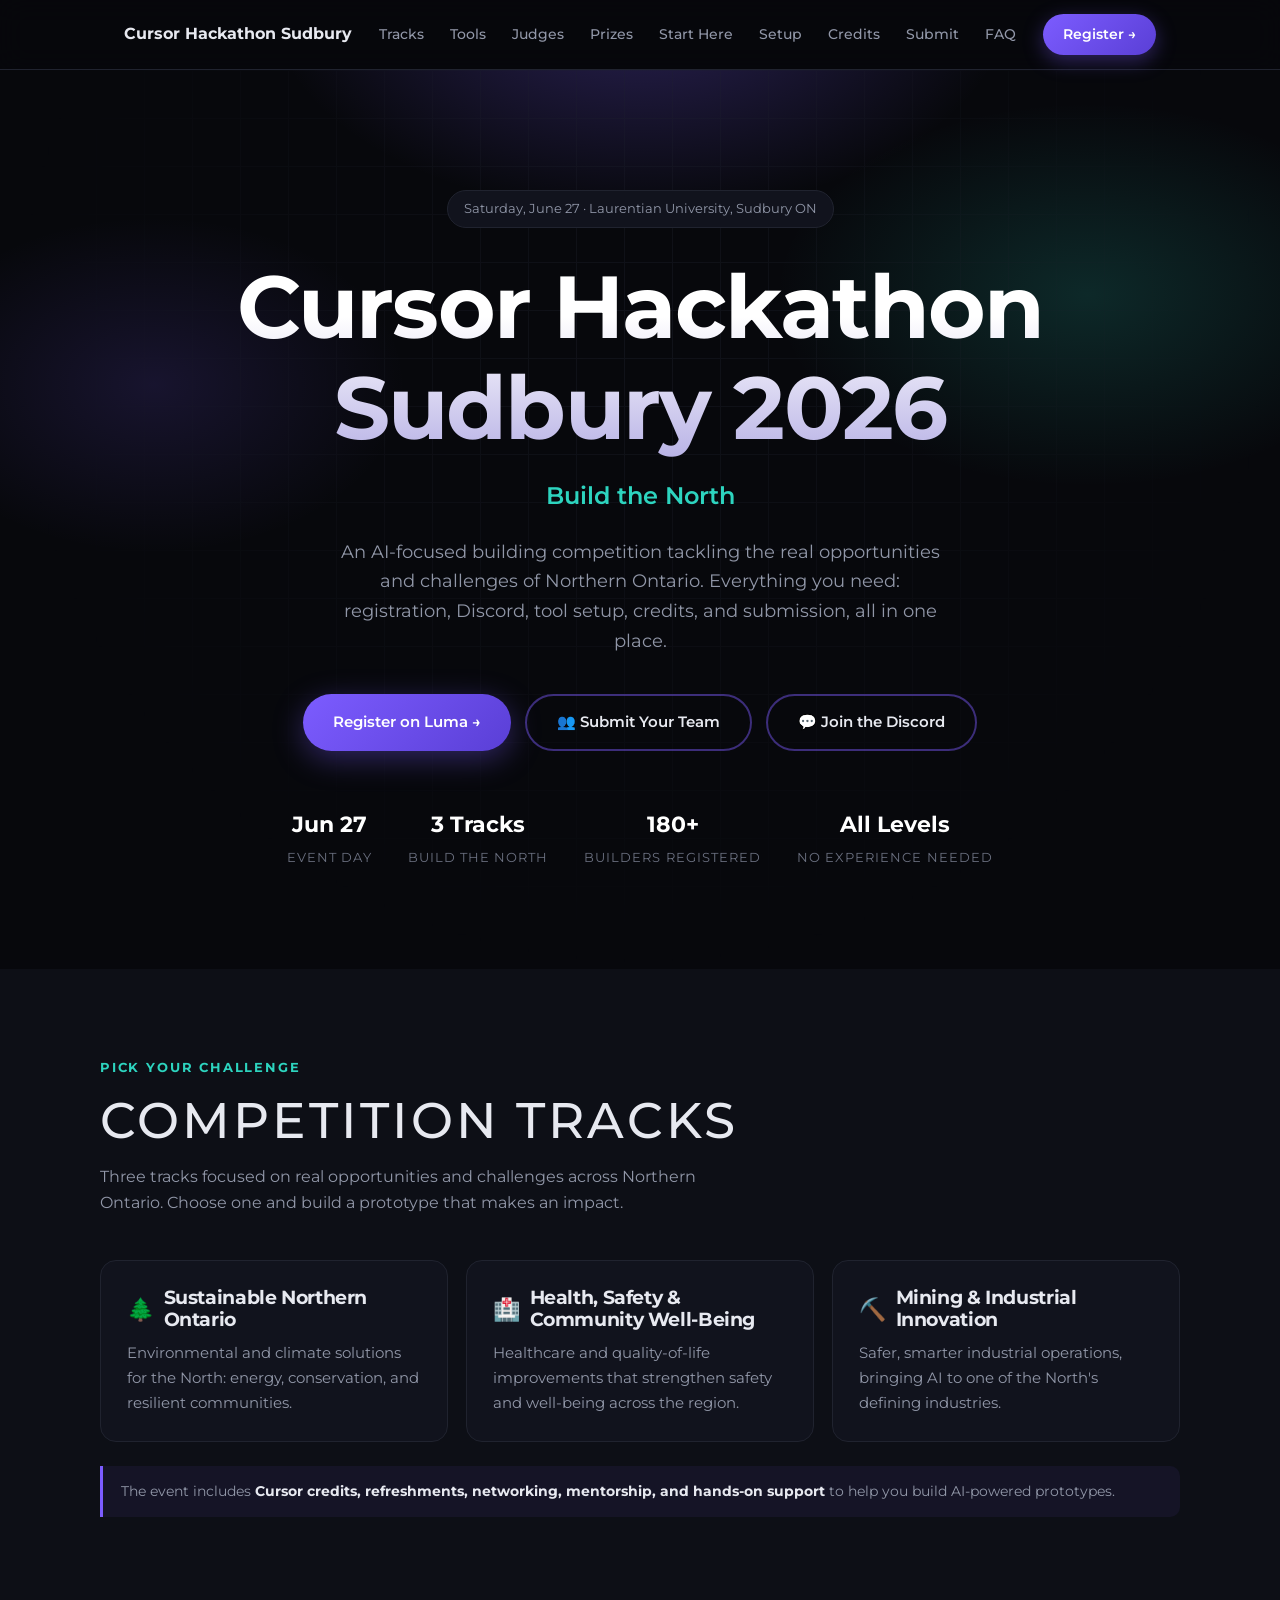
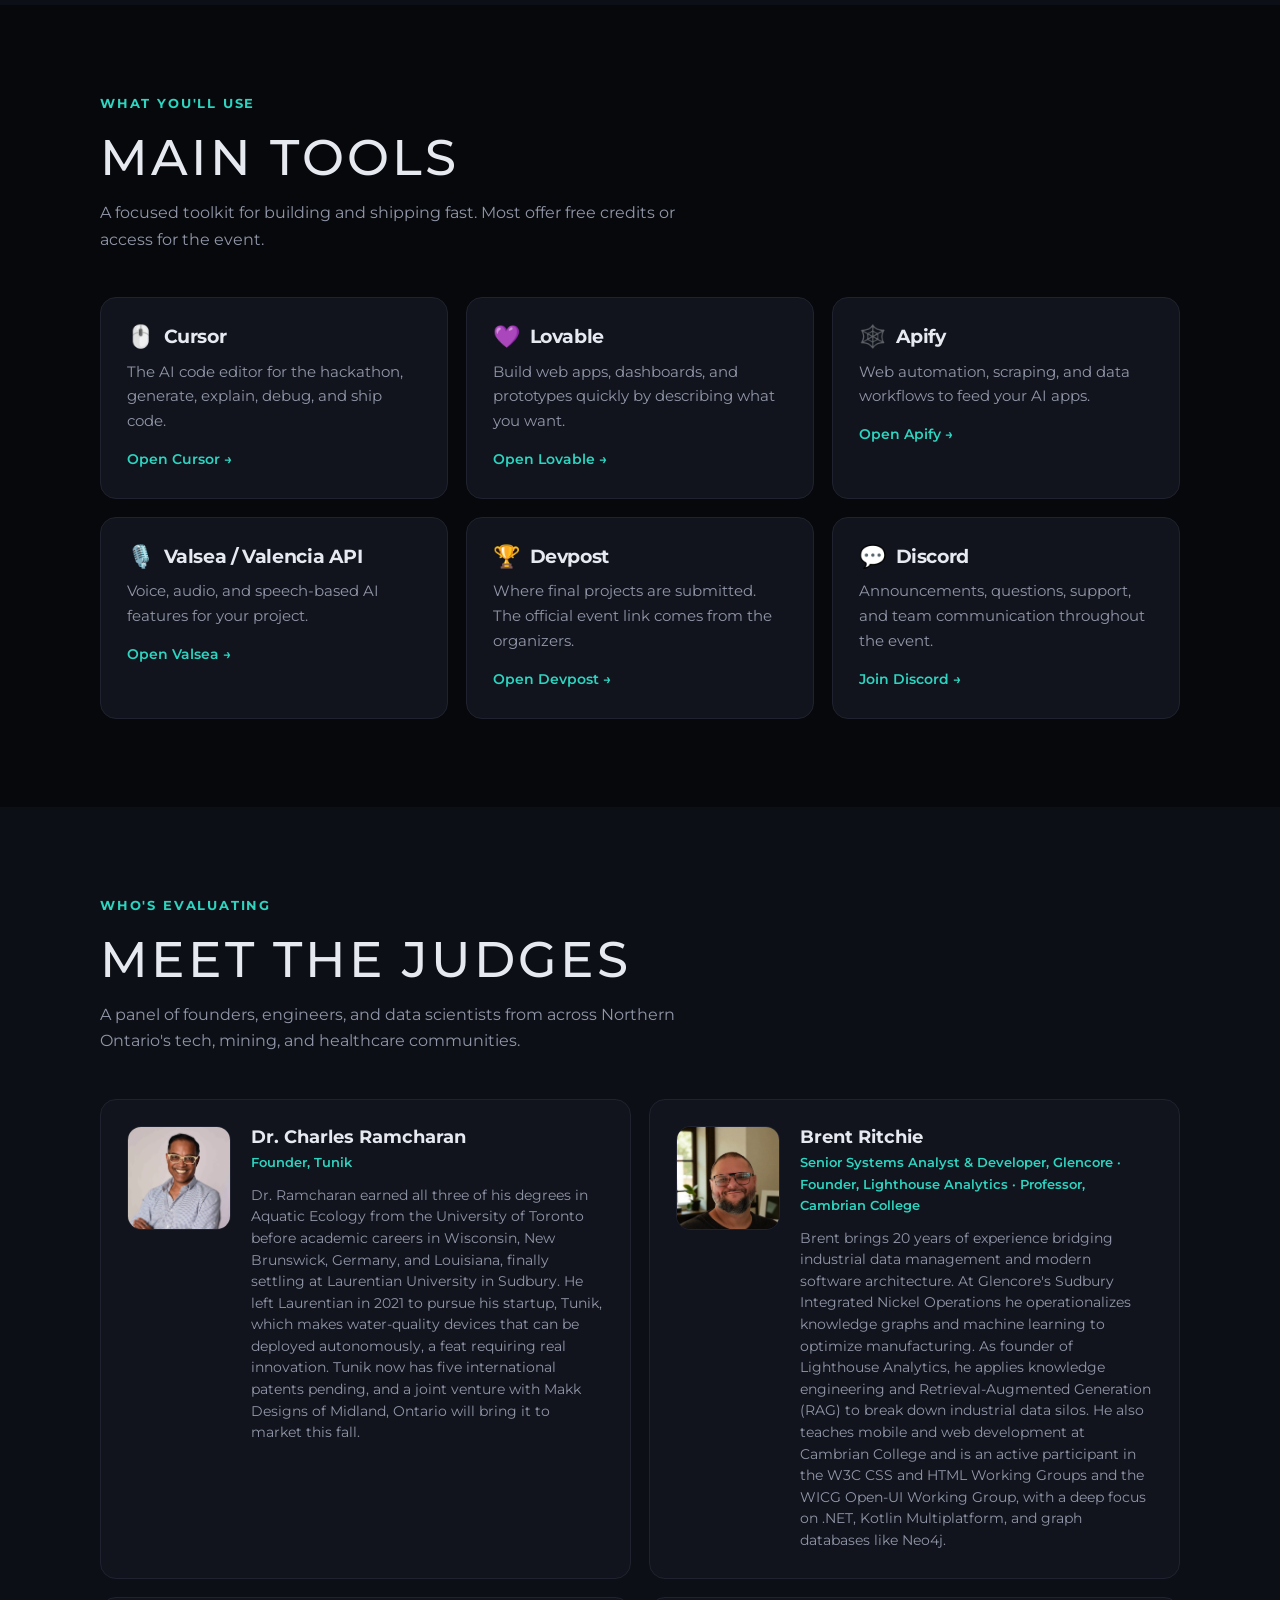
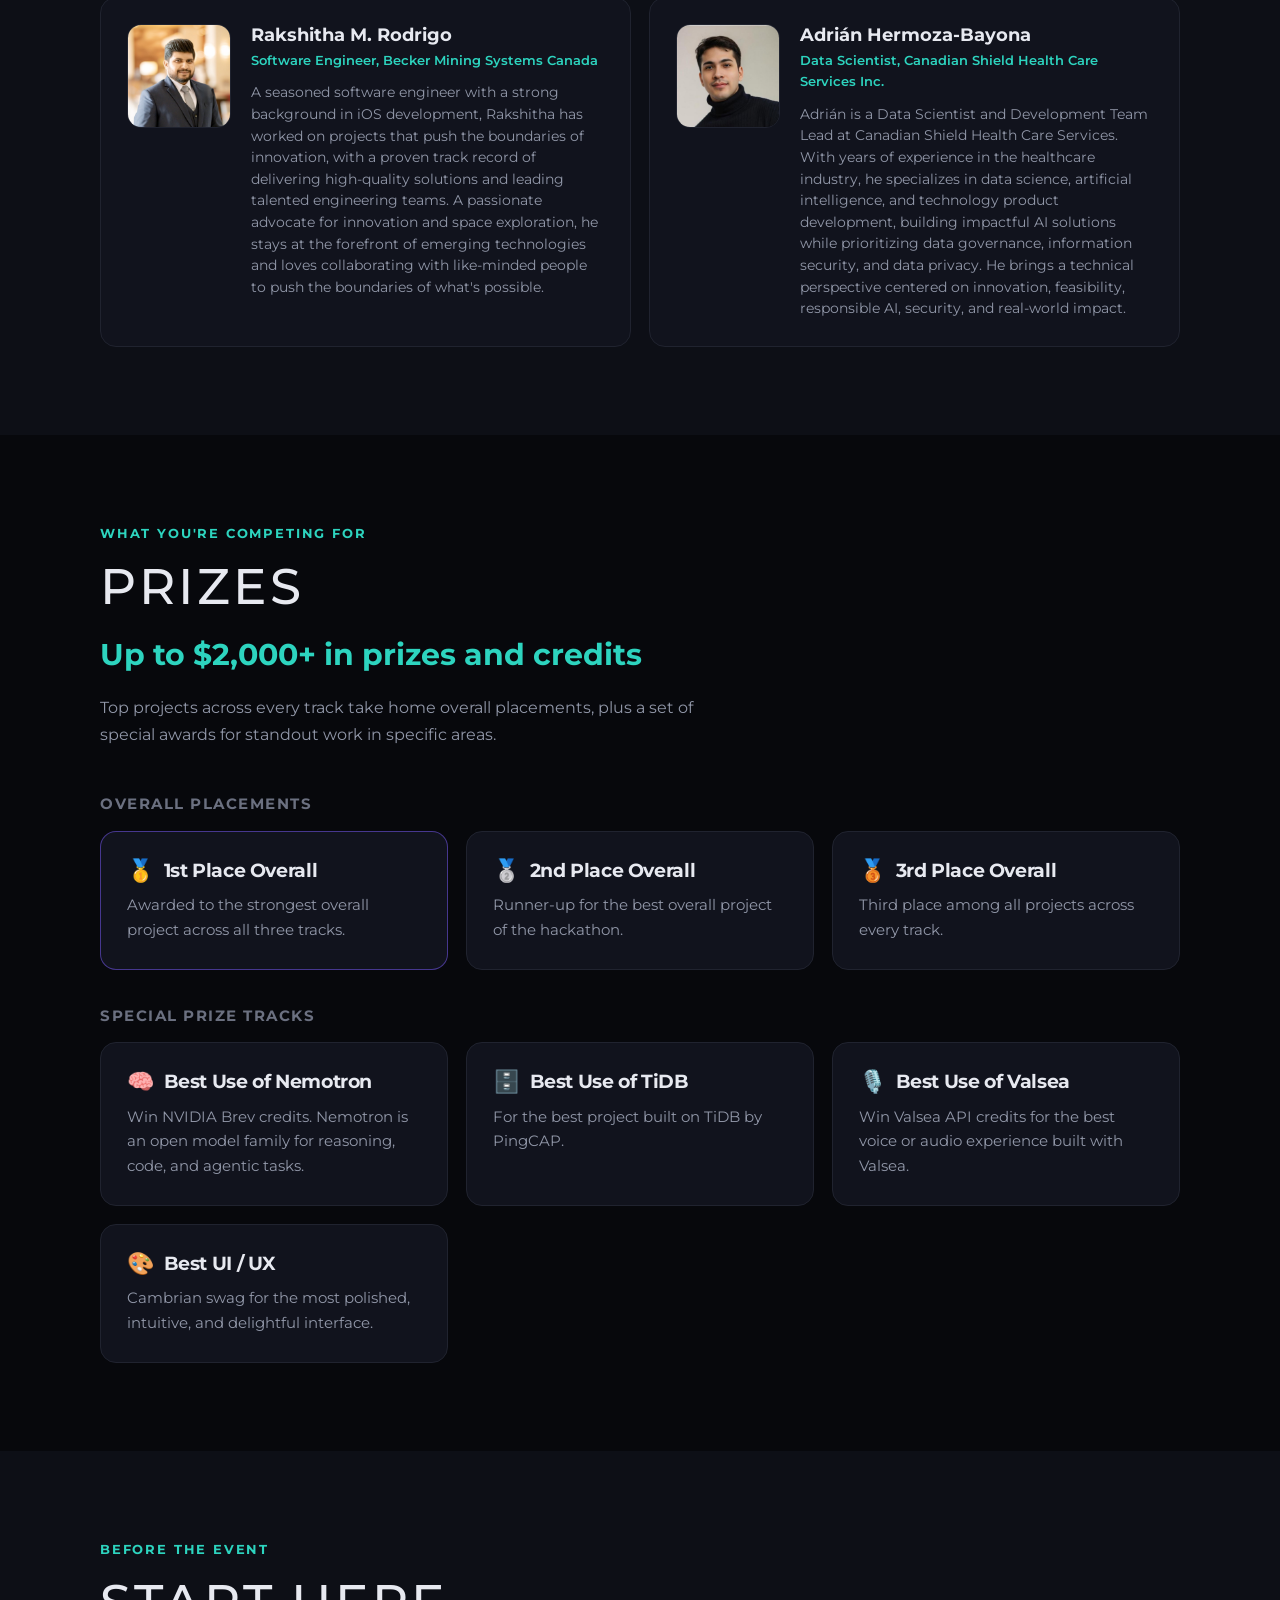
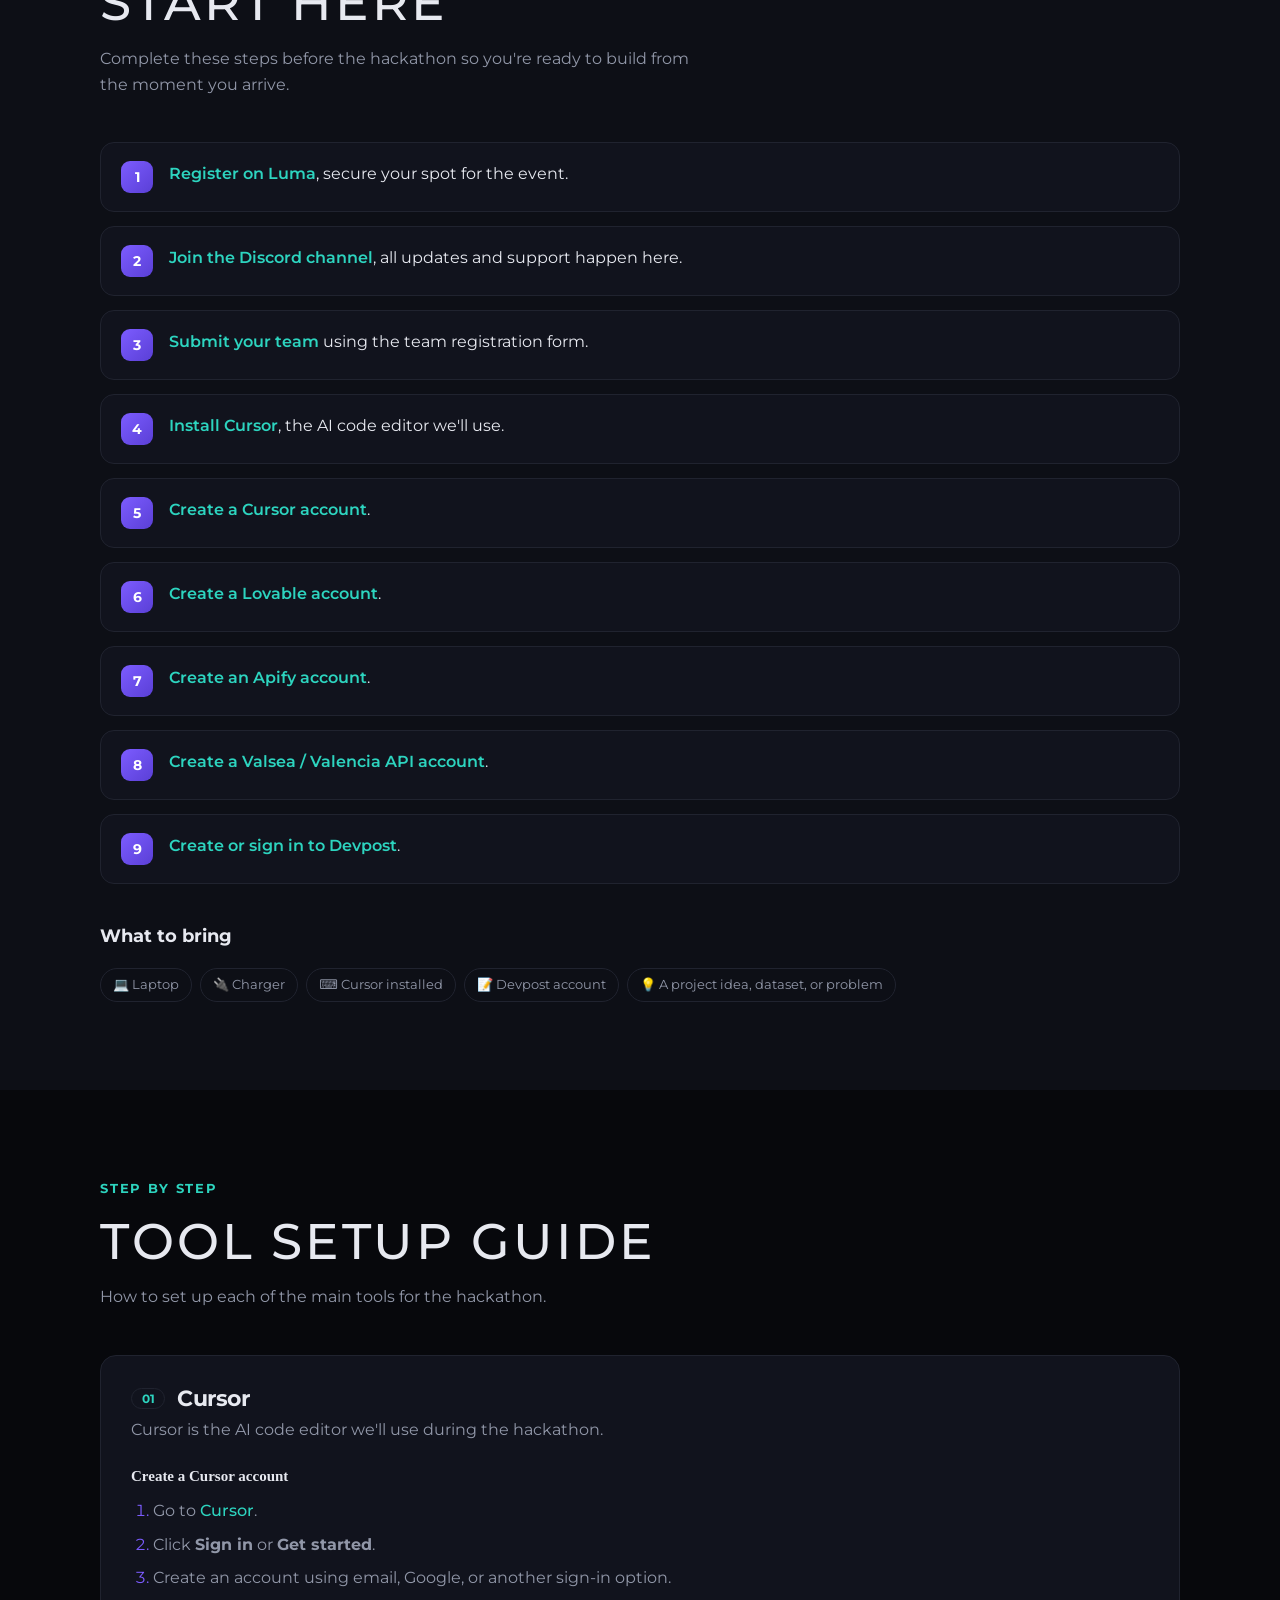
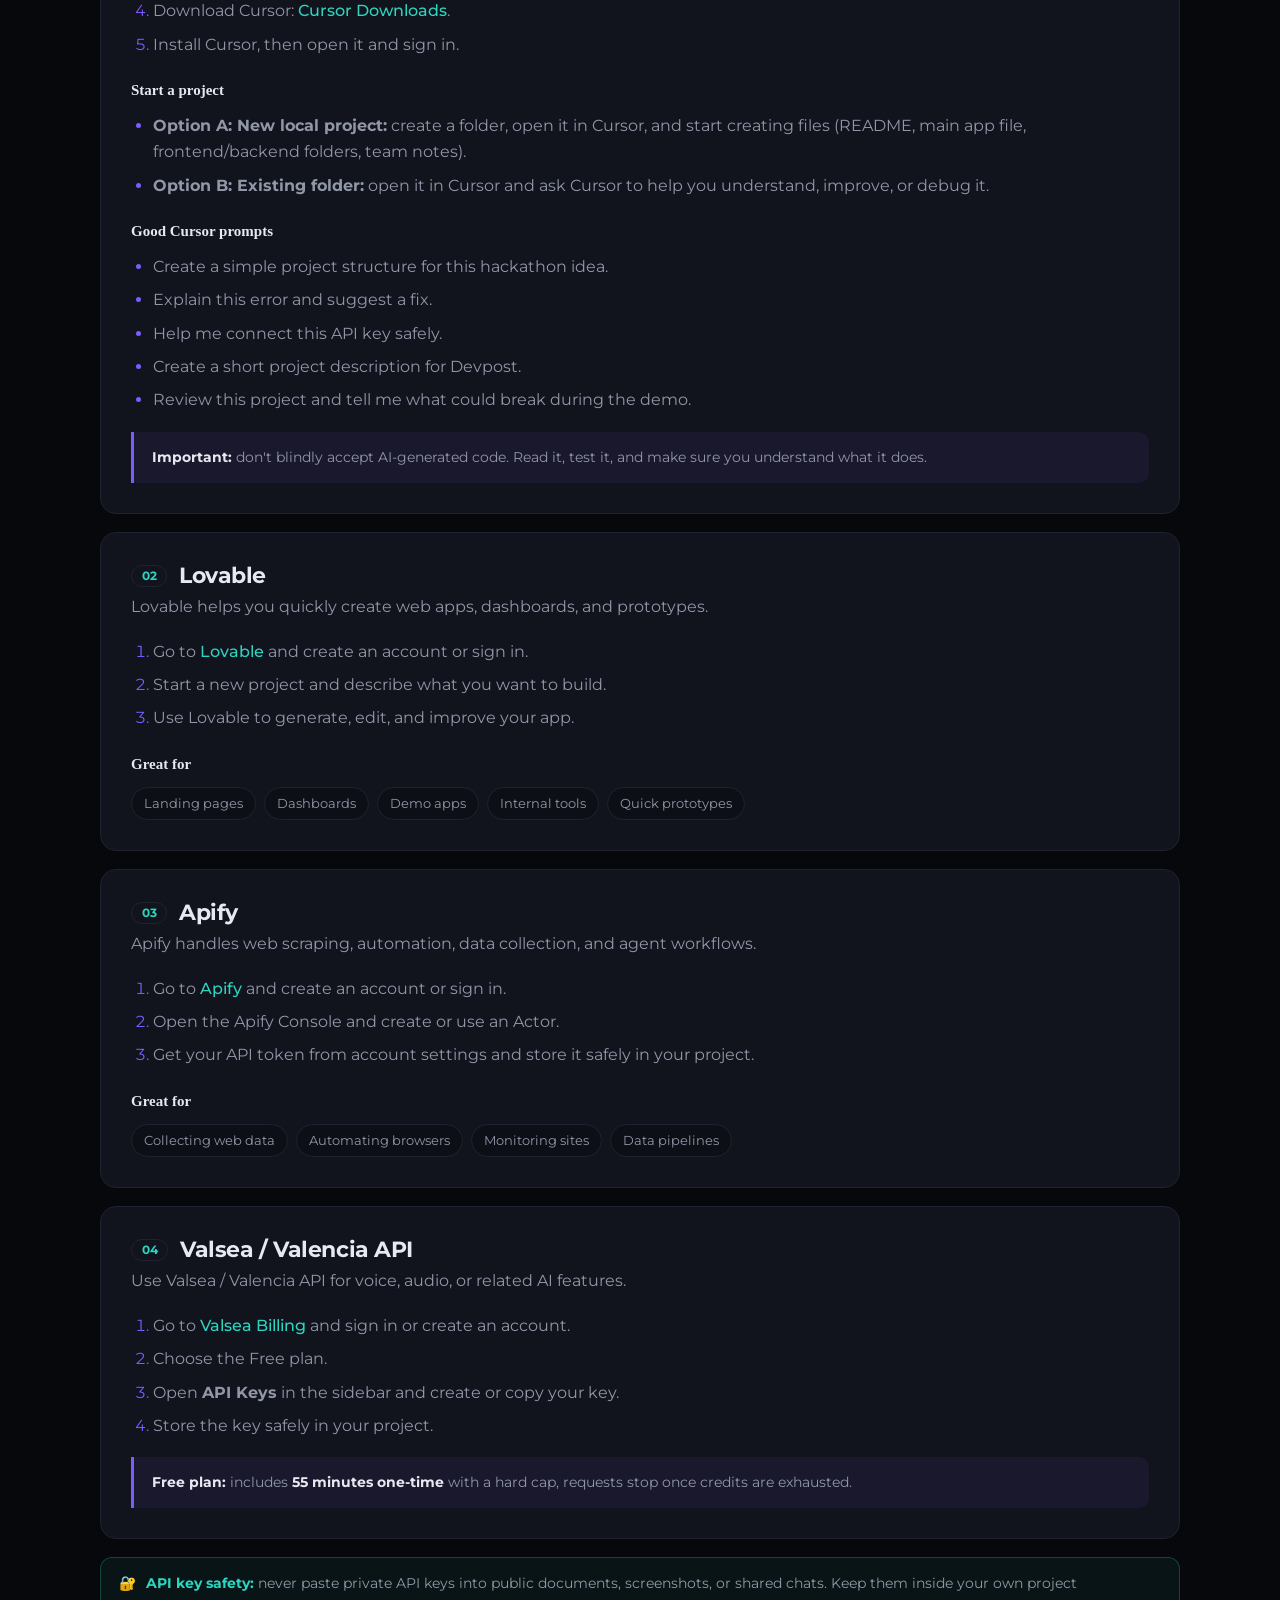
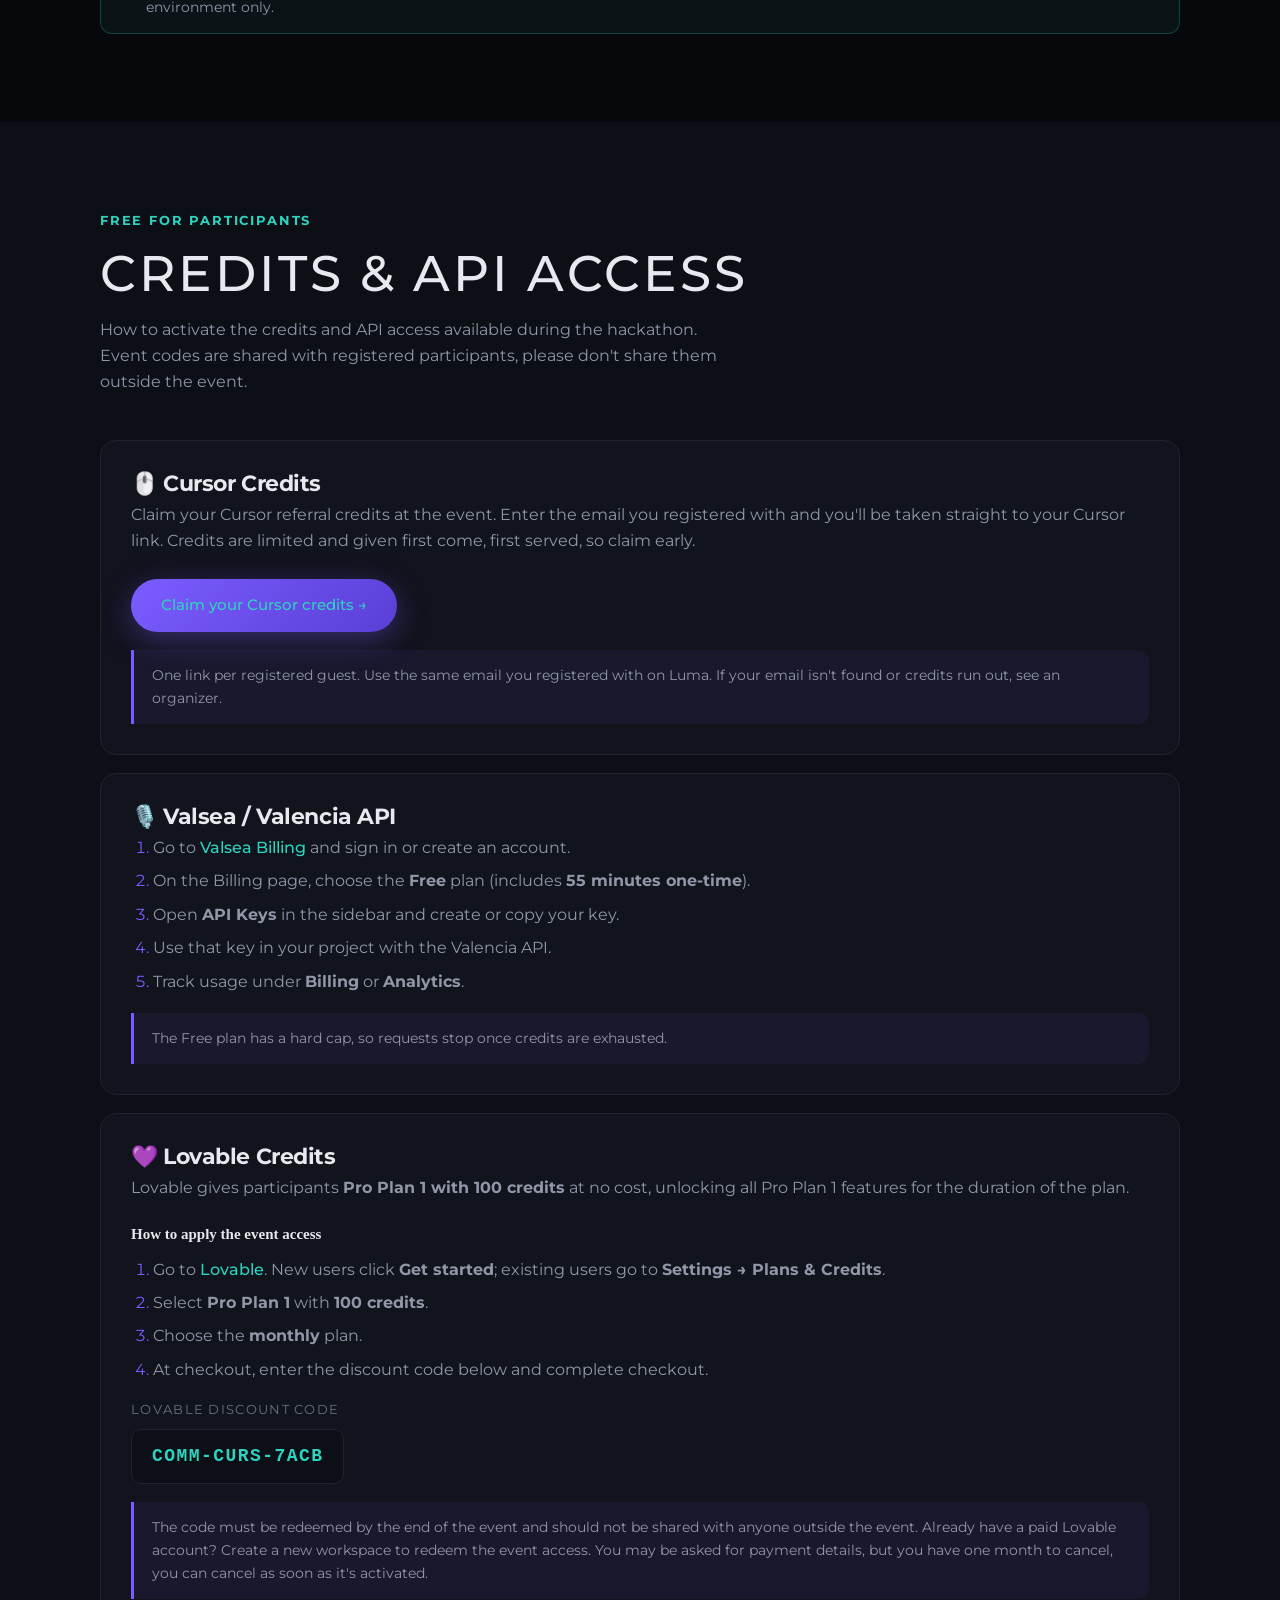
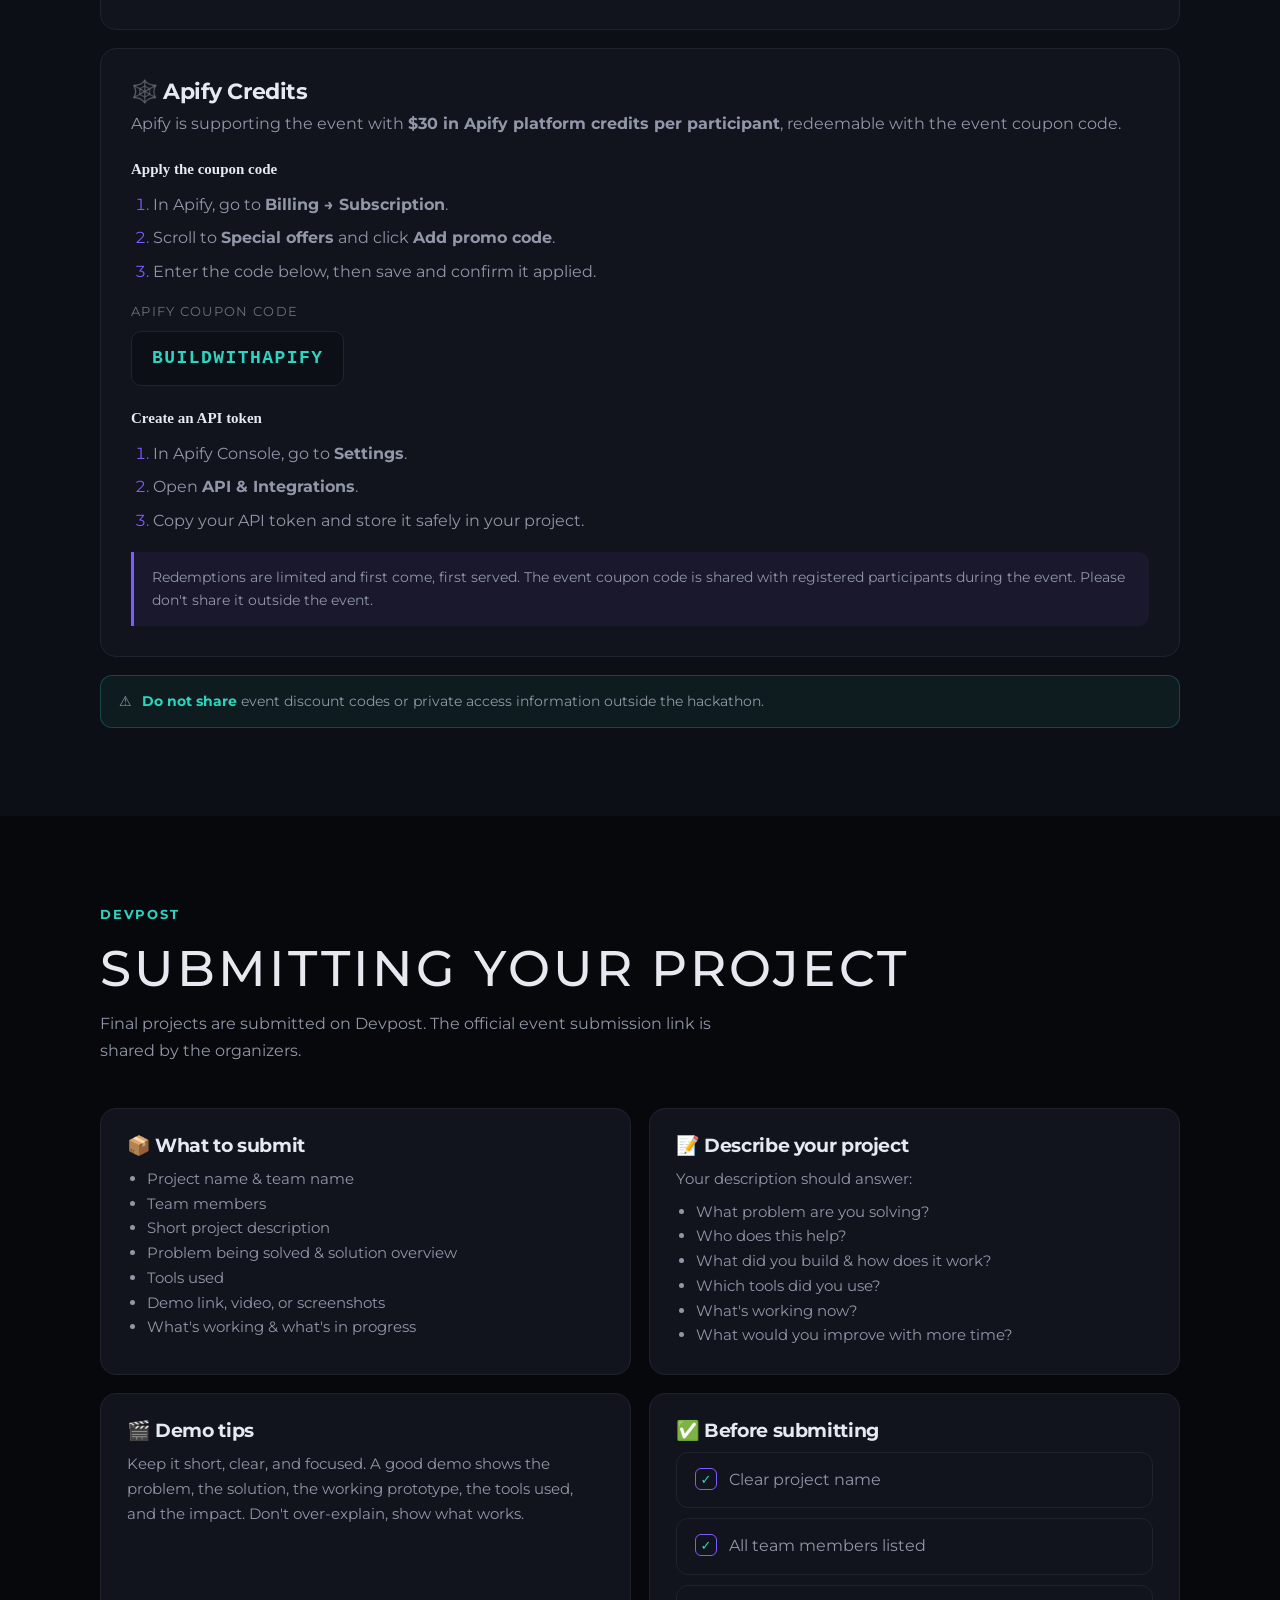
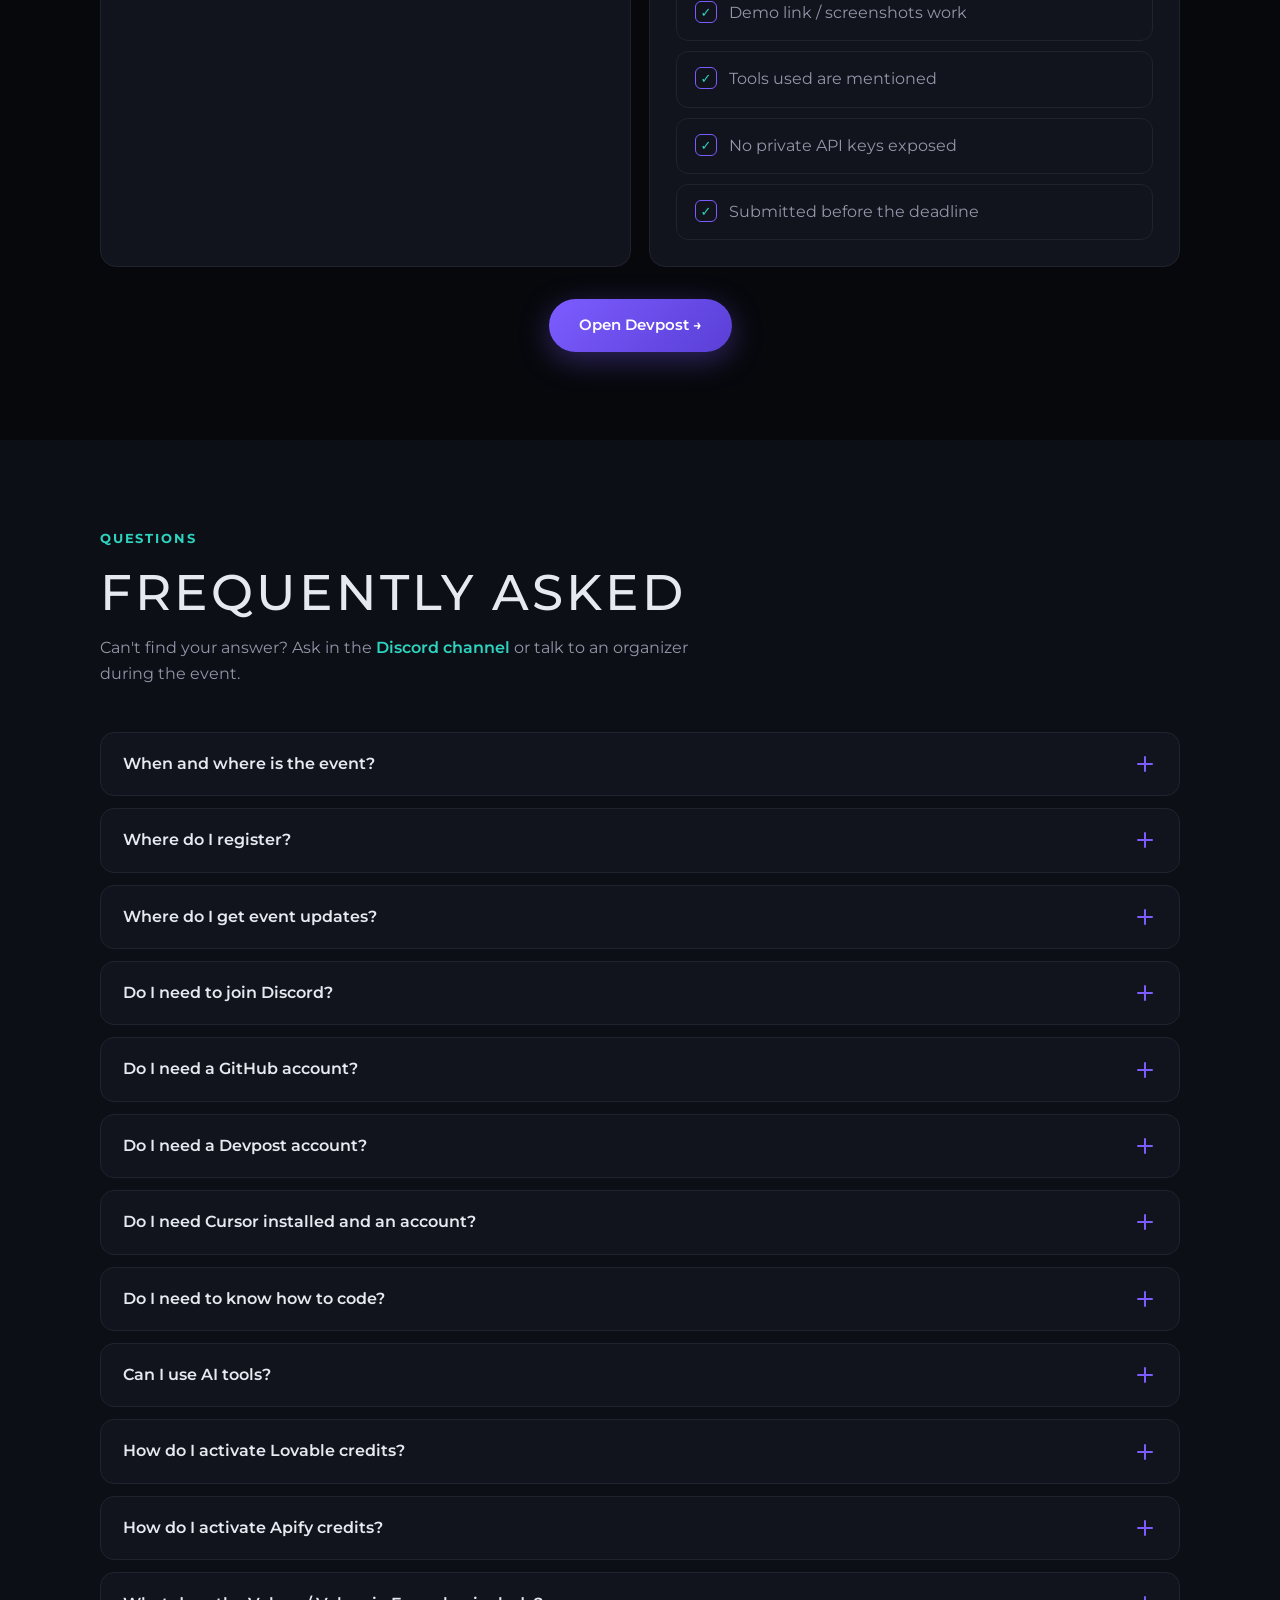
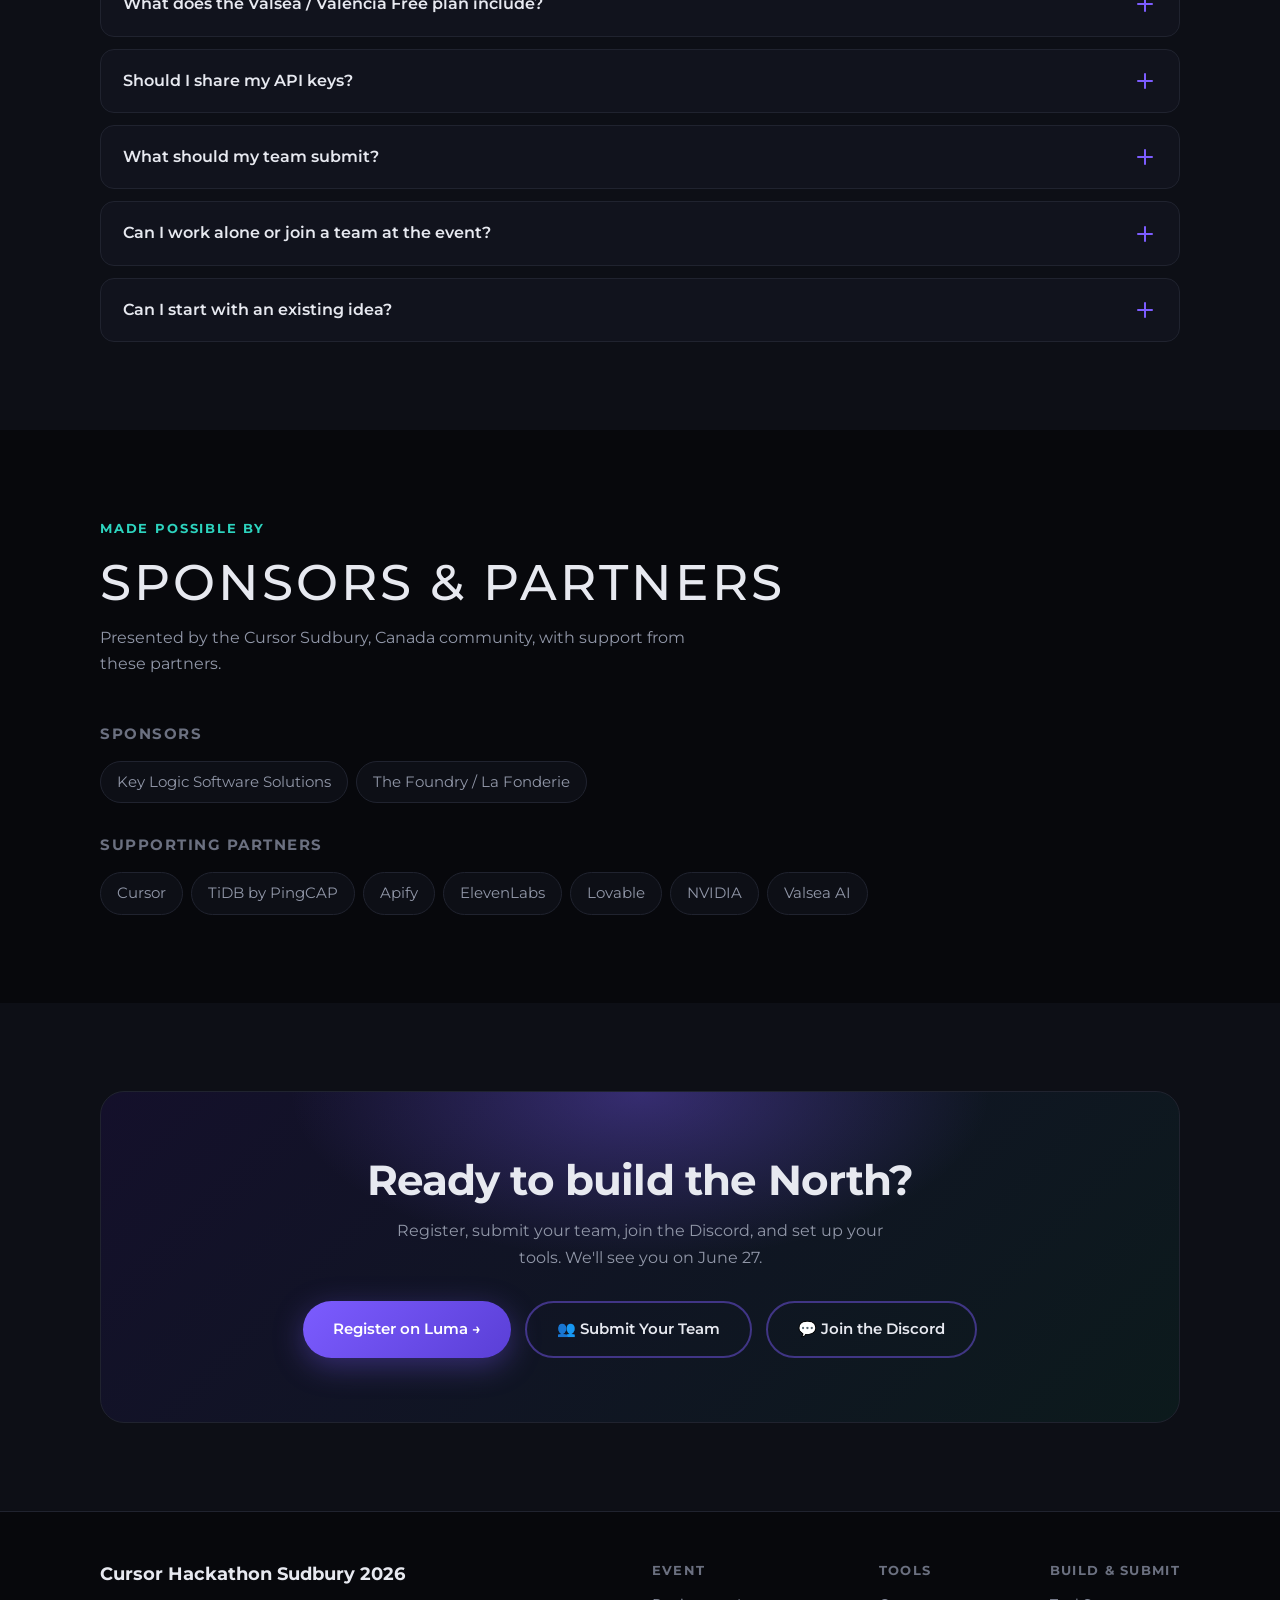
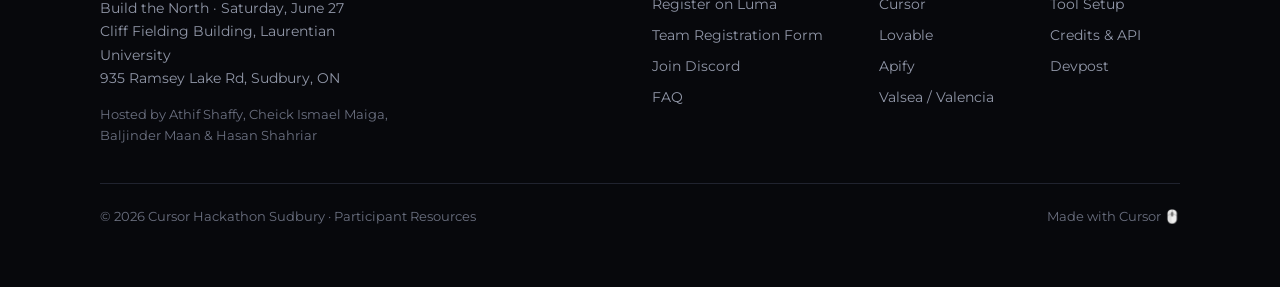
==== index.html @ 6c24c227 "Add Apify coupon code BUILDWITHAPIFY to credits card" ====
<!DOCTYPE html>
<html lang="en">
<head>
<meta charset="UTF-8" />
<meta name="viewport" content="width=device-width, initial-scale=1.0" />
<title>Cursor Hackathon Sudbury 2026: Build the North</title>
<meta name="description" content="Official participant resource page for Cursor Hackathon Sudbury 2026. Registration, Discord, tool setup, credits, API access, and Devpost submission." />
<meta property="og:title" content="Cursor Hackathon Sudbury 2026: Build the North" />
<meta property="og:description" content="Everything participants need before and during the hackathon." />
<meta property="og:type" content="website" />
<link rel="preconnect" href="https://fonts.googleapis.com" />
<link rel="preconnect" href="https://fonts.gstatic.com" crossorigin />
<link href="https://fonts.googleapis.com/css2?family=Montserrat:ital,wght@0,300;0,400;0,500;0,600;0,700;0,800;1,400;1,500&display=swap" rel="stylesheet" />
<style>
  :root {
    --bg: #07080c;
    --bg-soft: #0d0f16;
    --card: #11131d;
    --card-hover: #161927;
    --border: #20232f;
    --text: #e7e9f0;
    --muted: #9197a8;
    --faint: #6b7080;
    --accent: #7c5cff;
    --accent-2: #2dd4bf;
    --accent-glow: rgba(124, 92, 255, 0.35);
    --radius: 16px;
    --maxw: 1080px;
  }

  * { box-sizing: border-box; margin: 0; padding: 0; }

  html { scroll-behavior: smooth; scroll-padding-top: 88px; }

  body {
    font-family: 'Montserrat', system-ui, -apple-system, sans-serif;
    background: var(--bg);
    color: var(--text);
    line-height: 1.65;
    -webkit-font-smoothing: antialiased;
    overflow-x: hidden;
  }

  a { color: inherit; text-decoration: none; }

  h1, h2, h3 { font-family: 'Montserrat', sans-serif; line-height: 1.15; letter-spacing: -0.02em; }

  ::selection { background: var(--accent-glow); }

  /* ---------- Nav ---------- */
  header.nav {
    position: sticky;
    top: 0;
    z-index: 50;
    backdrop-filter: blur(14px);
    background: rgba(7, 8, 12, 0.72);
    border-bottom: 1px solid var(--border);
  }
  .nav-inner {
    max-width: var(--maxw);
    margin: 0 auto;
    padding: 14px 24px;
    display: flex;
    align-items: center;
    justify-content: space-between;
    gap: 16px;
  }
  .brand { display: flex; align-items: center; font-family: 'Montserrat'; font-weight: 700; font-size: 16px; }
  .nav-links { display: flex; gap: 26px; align-items: center; }
  .nav-links a { color: var(--muted); font-size: 14px; font-weight: 500; transition: color .2s; }
  .nav-links a:hover { color: var(--text); }
  .nav-cta {
    background: linear-gradient(135deg, var(--accent), #5a3fd6);
    color: #fff; padding: 9px 20px; border-radius: 999px; font-size: 14px; font-weight: 600;
    box-shadow: 0 6px 20px var(--accent-glow); transition: transform .15s, box-shadow .2s;
  }
  .nav-cta:hover { transform: translateY(-1px); box-shadow: 0 10px 28px var(--accent-glow); }
  .menu-btn { display: none; background: none; border: 0; color: var(--text); cursor: pointer; }

  @media (max-width: 820px) {
    .nav-links { display: none; }
  }

  /* ---------- Layout ---------- */
  section { padding: 88px 24px; }
  .wrap { max-width: var(--maxw); margin: 0 auto; }
  .eyebrow { color: var(--accent-2); font-size: 13px; font-weight: 700; letter-spacing: 0.14em; text-transform: uppercase; margin-bottom: 14px; }
  h2.section-title { font-size: clamp(30px, 5vw, 50px); font-weight: 500; text-transform: uppercase; letter-spacing: 0.06em; margin-bottom: 14px; }
  .section-sub { color: var(--muted); max-width: 620px; margin-bottom: 44px; font-size: 16px; }

  /* ---------- Hero ---------- */
  .hero {
    position: relative;
    padding: 120px 24px 100px;
    text-align: center;
    overflow: hidden;
  }
  .hero-glow {
    position: absolute; inset: 0;
    background:
      radial-gradient(620px 360px at 50% -8%, rgba(124,92,255,0.30), transparent 60%),
      radial-gradient(520px 320px at 85% 25%, rgba(45,212,191,0.16), transparent 60%),
      radial-gradient(420px 280px at 12% 35%, rgba(124,92,255,0.14), transparent 60%);
    pointer-events: none;
  }
  .hero-grid {
    position: absolute; inset: 0;
    background-image: linear-gradient(var(--border) 1px, transparent 1px), linear-gradient(90deg, var(--border) 1px, transparent 1px);
    background-size: 48px 48px;
    mask-image: radial-gradient(circle at 50% 30%, #000 0%, transparent 70%);
    opacity: 0.4;
    pointer-events: none;
  }
  .hero-inner { position: relative; max-width: 860px; margin: 0 auto; }
  .badge {
    display: inline-flex; align-items: center; gap: 8px;
    background: var(--card); border: 1px solid var(--border);
    padding: 7px 16px; border-radius: 999px; font-size: 13px; color: var(--muted);
    margin-bottom: 28px;
  }
  .badge .pulse { width: 7px; height: 7px; border-radius: 50%; background: var(--accent-2); box-shadow: 0 0 0 0 rgba(45,212,191,0.6); animation: pulse 2s infinite; }
  @keyframes pulse { 70% { box-shadow: 0 0 0 8px rgba(45,212,191,0); } 100% { box-shadow: 0 0 0 0 rgba(45,212,191,0); } }
  .hero h1 {
    font-size: clamp(44px, 8vw, 88px);
    background: linear-gradient(180deg, #fff 30%, #b9b3e6 100%);
    -webkit-background-clip: text; background-clip: text; -webkit-text-fill-color: transparent;
    margin-bottom: 18px;
  }
  .hero .tagline { font-family: 'Montserrat'; font-size: clamp(18px, 3vw, 24px); color: var(--accent-2); font-weight: 600; margin-bottom: 22px; }
  .hero p.lede { font-size: 18px; color: var(--muted); max-width: 620px; margin: 0 auto 38px; }
  .hero-actions { display: flex; gap: 14px; justify-content: center; flex-wrap: wrap; }
  .btn {
    padding: 14px 30px; border-radius: 999px; font-weight: 600; font-size: 15px;
    transition: transform .15s, box-shadow .2s, background .2s, border-color .2s; display: inline-flex; align-items: center; gap: 9px;
  }
  .btn-primary { background: linear-gradient(135deg, var(--accent), #5a3fd6); color: #fff; box-shadow: 0 8px 30px var(--accent-glow); }
  .btn-primary:hover { transform: translateY(-2px); box-shadow: 0 14px 40px var(--accent-glow); }
  .btn-ghost { background: transparent; border: 2px solid rgba(124, 92, 255, 0.45); color: var(--text); }
  .btn-ghost:hover { background: rgba(124, 92, 255, 0.12); border-color: rgba(124, 92, 255, 0.75); transform: translateY(-2px); }

  .hero-meta { display: flex; gap: 36px; justify-content: center; flex-wrap: wrap; margin-top: 56px; }
  .hero-meta .item { text-align: center; }
  .hero-meta .k { font-family: 'Montserrat'; font-size: 22px; font-weight: 700; color: #fff; }
  .hero-meta .v { font-size: 13px; color: var(--faint); text-transform: uppercase; letter-spacing: 0.08em; margin-top: 4px; }

  /* ---------- Cards / grids ---------- */
  .grid { display: grid; gap: 18px; }
  .grid-2 { grid-template-columns: repeat(2, 1fr); }
  .grid-3 { grid-template-columns: repeat(3, 1fr); }
  @media (max-width: 760px) { .grid-2, .grid-3 { grid-template-columns: 1fr; } }

  .card {
    background: var(--card); border: 1px solid var(--border); border-radius: var(--radius);
    padding: 26px; transition: border-color .2s, transform .2s, background .2s;
  }
  .card:hover { border-color: #34384a; transform: translateY(-3px); background: var(--card-hover); }
  .card h3 { font-size: 19px; margin-bottom: 10px; display: flex; align-items: center; gap: 10px; }
  .card p { color: var(--muted); font-size: 15px; }
  .card .ic { font-size: 22px; }
  .card a.link { color: var(--accent-2); font-weight: 600; font-size: 14px; display: inline-flex; align-items: center; gap: 5px; margin-top: 14px; }
  .card a.link:hover { gap: 9px; }

  /* judges */
  .judges-grid { display: grid; grid-template-columns: repeat(2, 1fr); gap: 18px; }
  @media (max-width: 760px) { .judges-grid { grid-template-columns: 1fr; } }
  .judge { background: var(--card); border: 1px solid var(--border); border-radius: var(--radius); padding: 26px; display: flex; gap: 20px; transition: border-color .2s, transform .2s, background .2s; }
  .judge:hover { border-color: #34384a; transform: translateY(-3px); background: var(--card-hover); }
  .judge img { width: 104px; height: 104px; border-radius: 14px; object-fit: cover; object-position: center top; flex: 0 0 auto; border: 1px solid var(--border); background: var(--bg-soft); }
  .judge .j-name { font-family: 'Montserrat'; font-weight: 700; font-size: 18px; line-height: 1.25; }
  .judge .j-role { color: var(--accent-2); font-size: 13px; font-weight: 600; margin: 4px 0 11px; }
  .judge .j-bio { color: var(--muted); font-size: 13.5px; line-height: 1.6; }
  @media (max-width: 480px) { .judge { flex-direction: column; } .judge img { width: 88px; height: 88px; } }

  /* steps */
  .steps { counter-reset: step; display: grid; gap: 14px; }
  .step {
    display: flex; gap: 16px; align-items: flex-start;
    background: var(--card); border: 1px solid var(--border); border-radius: 14px; padding: 18px 20px;
    transition: border-color .2s, transform .15s;
  }
  .step:hover { border-color: #34384a; transform: translateX(3px); }
  .step .num {
    counter-increment: step; flex: 0 0 auto;
    width: 32px; height: 32px; border-radius: 9px;
    background: linear-gradient(135deg, var(--accent), #5a3fd6); color: #fff;
    display: grid; place-items: center; font-weight: 700; font-size: 14px; font-family: 'Montserrat';
  }
  .step .num::before { content: counter(step); }
  .step .body { flex: 1; }
  .step .body strong { font-weight: 600; }
  .step .body a { color: var(--accent-2); font-weight: 600; }
  .step .body a:hover { text-decoration: underline; }

  /* setup blocks */
  .setup-block { background: var(--card); border: 1px solid var(--border); border-radius: var(--radius); padding: 30px; margin-bottom: 18px; }
  .setup-block > h3 { font-size: 22px; margin-bottom: 6px; display: flex; align-items: center; gap: 12px; }
  .setup-block .tag { font-size: 12px; font-weight: 700; color: var(--accent-2); border: 1px solid var(--border); padding: 3px 10px; border-radius: 999px; }
  .setup-block p.intro { color: var(--muted); margin-bottom: 18px; }
  .setup-block h4 { font-family: 'Inter'; font-weight: 700; font-size: 15px; margin: 20px 0 10px; color: var(--text); }
  .setup-block ol, .setup-block ul { padding-left: 22px; color: var(--muted); }
  .setup-block li { margin-bottom: 7px; }
  .setup-block li::marker { color: var(--accent); }
  .setup-block a { color: var(--accent-2); font-weight: 500; }
  .setup-block a:hover { text-decoration: underline; }
  .pills { display: flex; flex-wrap: wrap; gap: 8px; margin-top: 8px; }
  .pill { background: var(--bg-soft); border: 1px solid var(--border); padding: 5px 12px; border-radius: 999px; font-size: 13px; color: var(--muted); }

  .note {
    border-left: 3px solid var(--accent); background: rgba(124,92,255,0.07);
    padding: 14px 18px; border-radius: 0 10px 10px 0; margin-top: 18px; font-size: 14px; color: var(--muted);
  }
  .note strong { color: var(--text); }

  /* checklist */
  .checklist { display: grid; gap: 10px; }
  .check { display: flex; gap: 12px; align-items: flex-start; background: var(--card); border: 1px solid var(--border); border-radius: 12px; padding: 14px 18px; }
  .check .box { flex: 0 0 auto; width: 22px; height: 22px; border-radius: 6px; border: 1px solid var(--accent); display: grid; place-items: center; color: var(--accent-2); font-size: 13px; margin-top: 1px; }
  .check span { color: var(--muted); }

  /* ---------- FAQ accordion ---------- */
  .faq-list { display: grid; gap: 12px; }
  .faq {
    background: var(--card); border: 1px solid var(--border); border-radius: 14px; overflow: hidden;
    transition: border-color .2s;
  }
  .faq[open] { border-color: #3a3f55; }
  .faq summary {
    list-style: none; cursor: pointer; padding: 18px 22px;
    display: flex; justify-content: space-between; align-items: center; gap: 16px;
    font-weight: 600; font-size: 16px; color: var(--text);
  }
  .faq summary::-webkit-details-marker { display: none; }
  .faq summary .plus { flex: 0 0 auto; width: 24px; height: 24px; position: relative; transition: transform .25s; color: var(--accent); }
  .faq summary .plus::before, .faq summary .plus::after { content: ''; position: absolute; background: currentColor; border-radius: 2px; }
  .faq summary .plus::before { top: 11px; left: 4px; width: 16px; height: 2px; }
  .faq summary .plus::after { top: 4px; left: 11px; width: 2px; height: 16px; transition: opacity .25s; }
  .faq[open] summary .plus { transform: rotate(90deg); }
  .faq[open] summary .plus::after { opacity: 0; }
  .faq .answer { padding: 0 22px 20px; color: var(--muted); font-size: 15px; }
  .faq .answer a { color: var(--accent-2); font-weight: 500; }
  .faq .answer a:hover { text-decoration: underline; }
  .faq .answer ul { padding-left: 20px; margin-top: 8px; }
  .faq .answer li { margin-bottom: 4px; }

  .faq-cats { display: flex; flex-wrap: wrap; gap: 10px; margin-bottom: 28px; }
  .faq-cat { font-size: 13px; color: var(--faint); font-weight: 600; text-transform: uppercase; letter-spacing: 0.08em; padding: 6px 0; }

  /* ---------- CTA band ---------- */
  .cta-band {
    position: relative; text-align: center; border-radius: 24px; overflow: hidden;
    background: linear-gradient(135deg, #14102b, #0c1a1c); border: 1px solid var(--border); padding: 64px 28px;
  }
  .cta-band::before { content: ''; position: absolute; inset: 0; background: radial-gradient(500px 240px at 50% 0%, var(--accent-glow), transparent 70%); }
  .cta-band > * { position: relative; }
  .cta-band h2 { font-size: clamp(28px, 4vw, 42px); margin-bottom: 14px; }
  .cta-band p { color: var(--muted); max-width: 520px; margin: 0 auto 30px; }

  /* ---------- Footer ---------- */
  footer { border-top: 1px solid var(--border); padding: 48px 24px 60px; }
  .foot-inner { max-width: var(--maxw); margin: 0 auto; display: flex; justify-content: space-between; gap: 30px; flex-wrap: wrap; }
  .foot-brand { font-family: 'Montserrat'; font-weight: 700; font-size: 18px; margin-bottom: 8px; }
  .foot-col h5 { font-size: 13px; text-transform: uppercase; letter-spacing: 0.1em; color: var(--faint); margin-bottom: 12px; }
  .foot-col a { display: block; color: var(--muted); font-size: 14px; margin-bottom: 8px; transition: color .2s; }
  .foot-col a:hover { color: var(--text); }
  .foot-bottom { max-width: var(--maxw); margin: 36px auto 0; padding-top: 22px; border-top: 1px solid var(--border); color: var(--faint); font-size: 13px; display: flex; justify-content: space-between; flex-wrap: wrap; gap: 10px; }
  .foot-cols { display: flex; gap: 56px; flex-wrap: wrap; }

  .safety { display:flex; gap:10px; align-items:flex-start; background: rgba(45,212,191,0.06); border:1px solid rgba(45,212,191,0.25); border-radius:12px; padding:14px 18px; margin-top:18px; font-size:14px; color:var(--muted); }
  .safety strong { color: var(--accent-2); }
</style>
</head>
<body>

<!-- NAV -->
<header class="nav">
  <div class="nav-inner">
    <a href="#top" class="brand">Cursor Hackathon Sudbury</a>
    <nav class="nav-links">
      <a href="#tracks">Tracks</a>
      <a href="#tools">Tools</a>
      <a href="#judges">Judges</a>
      <a href="#prizes">Prizes</a>
      <a href="#start">Start Here</a>
      <a href="#setup">Setup</a>
      <a href="#credits">Credits</a>
      <a href="#submit">Submit</a>
      <a href="#faq">FAQ</a>
    </nav>
    <a href="https://luma.com/cursor-llwi" target="_blank" rel="noopener" class="nav-cta">Register →</a>
  </div>
</header>

<!-- HERO -->
<section class="hero" id="top">
  <div class="hero-glow"></div>
  <div class="hero-grid"></div>
  <div class="hero-inner">
    <span class="badge">Saturday, June 27 · Laurentian University, Sudbury ON</span>
    <h1>Cursor Hackathon<br>Sudbury 2026</h1>
    <div class="tagline">Build the North</div>
    <p class="lede">An AI-focused building competition tackling the real opportunities and challenges of Northern Ontario. Everything you need: registration, Discord, tool setup, credits, and submission, all in one place.</p>
    <div class="hero-actions">
      <a href="https://luma.com/cursor-llwi" target="_blank" rel="noopener" class="btn btn-primary">Register on Luma →</a>
      <a href="https://forms.gle/S3vVfueTa6XHu2pU8" target="_blank" rel="noopener" class="btn btn-ghost">👥 Submit Your Team</a>
      <a href="https://discord.gg/Px5hHgSCt" target="_blank" rel="noopener" class="btn btn-ghost">💬 Join the Discord</a>
    </div>
    <div class="hero-meta">
      <div class="item"><div class="k">Jun 27</div><div class="v">Event Day</div></div>
      <div class="item"><div class="k">3 Tracks</div><div class="v">Build the North</div></div>
      <div class="item"><div class="k">180+</div><div class="v">Builders Registered</div></div>
      <div class="item"><div class="k">All Levels</div><div class="v">No Experience Needed</div></div>
    </div>
  </div>
</section>

<!-- TRACKS -->
<section id="tracks" style="background:var(--bg-soft);">
  <div class="wrap">
    <div class="eyebrow">Pick your challenge</div>
    <h2 class="section-title">Competition tracks</h2>
    <p class="section-sub">Three tracks focused on real opportunities and challenges across Northern Ontario. Choose one and build a prototype that makes an impact.</p>
    <div class="grid grid-3">
      <div class="card">
        <h3><span class="ic">🌲</span> Sustainable Northern Ontario</h3>
        <p>Environmental and climate solutions for the North: energy, conservation, and resilient communities.</p>
      </div>
      <div class="card">
        <h3><span class="ic">🏥</span> Health, Safety &amp; Community Well-Being</h3>
        <p>Healthcare and quality-of-life improvements that strengthen safety and well-being across the region.</p>
      </div>
      <div class="card">
        <h3><span class="ic">⛏️</span> Mining &amp; Industrial Innovation</h3>
        <p>Safer, smarter industrial operations, bringing AI to one of the North's defining industries.</p>
      </div>
    </div>
    <div class="note" style="margin-top:24px;">The event includes <strong>Cursor credits, refreshments, networking, mentorship, and hands-on support</strong> to help you build AI-powered prototypes.</div>
  </div>
</section>

<!-- TOOLS -->
<section id="tools">
  <div class="wrap">
    <div class="eyebrow">What you'll use</div>
    <h2 class="section-title">Main tools</h2>
    <p class="section-sub">A focused toolkit for building and shipping fast. Most offer free credits or access for the event.</p>
    <div class="grid grid-3">
      <div class="card">
        <h3><span class="ic">🖱️</span> Cursor</h3>
        <p>The AI code editor for the hackathon, generate, explain, debug, and ship code.</p>
        <a class="link" href="https://cursor.com" target="_blank" rel="noopener">Open Cursor →</a>
      </div>
      <div class="card">
        <h3><span class="ic">💜</span> Lovable</h3>
        <p>Build web apps, dashboards, and prototypes quickly by describing what you want.</p>
        <a class="link" href="https://lovable.dev" target="_blank" rel="noopener">Open Lovable →</a>
      </div>
      <div class="card">
        <h3><span class="ic">🕸️</span> Apify</h3>
        <p>Web automation, scraping, and data workflows to feed your AI apps.</p>
        <a class="link" href="https://apify.com" target="_blank" rel="noopener">Open Apify →</a>
      </div>
      <div class="card">
        <h3><span class="ic">🎙️</span> Valsea / Valencia API</h3>
        <p>Voice, audio, and speech-based AI features for your project.</p>
        <a class="link" href="https://valsea.ai/dashboard/billing" target="_blank" rel="noopener">Open Valsea →</a>
      </div>
      <div class="card">
        <h3><span class="ic">🏆</span> Devpost</h3>
        <p>Where final projects are submitted. The official event link comes from the organizers.</p>
        <a class="link" href="https://devpost.com" target="_blank" rel="noopener">Open Devpost →</a>
      </div>
      <div class="card">
        <h3><span class="ic">💬</span> Discord</h3>
        <p>Announcements, questions, support, and team communication throughout the event.</p>
        <a class="link" href="https://discord.gg/Px5hHgSCt" target="_blank" rel="noopener">Join Discord →</a>
      </div>
    </div>
  </div>
</section>

<!-- JUDGES -->
<section id="judges" style="background:var(--bg-soft);">
  <div class="wrap">
    <div class="eyebrow">Who's evaluating</div>
    <h2 class="section-title">Meet the judges</h2>
    <p class="section-sub">A panel of founders, engineers, and data scientists from across Northern Ontario's tech, mining, and healthcare communities.</p>
    <div class="judges-grid">
      <div class="judge">
        <img src="assets/judges/charles-ramcharan.jpg" alt="Dr. Charles Ramcharan" />
        <div>
          <div class="j-name">Dr. Charles Ramcharan</div>
          <div class="j-role">Founder, Tunik</div>
          <p class="j-bio">Dr. Ramcharan earned all three of his degrees in Aquatic Ecology from the University of Toronto before academic careers in Wisconsin, New Brunswick, Germany, and Louisiana, finally settling at Laurentian University in Sudbury. He left Laurentian in 2021 to pursue his startup, Tunik, which makes water-quality devices that can be deployed autonomously, a feat requiring real innovation. Tunik now has five international patents pending, and a joint venture with Makk Designs of Midland, Ontario will bring it to market this fall.</p>
        </div>
      </div>
      <div class="judge">
        <img src="assets/judges/brent-ritchie.jpg" alt="Brent Ritchie" />
        <div>
          <div class="j-name">Brent Ritchie</div>
          <div class="j-role">Senior Systems Analyst &amp; Developer, Glencore · Founder, Lighthouse Analytics · Professor, Cambrian College</div>
          <p class="j-bio">Brent brings 20 years of experience bridging industrial data management and modern software architecture. At Glencore's Sudbury Integrated Nickel Operations he operationalizes knowledge graphs and machine learning to optimize manufacturing. As founder of Lighthouse Analytics, he applies knowledge engineering and Retrieval-Augmented Generation (RAG) to break down industrial data silos. He also teaches mobile and web development at Cambrian College and is an active participant in the W3C CSS and HTML Working Groups and the WICG Open-UI Working Group, with a deep focus on .NET, Kotlin Multiplatform, and graph databases like Neo4j.</p>
        </div>
      </div>
      <div class="judge">
        <img src="assets/judges/rakshitha-rodrigo.jpg" alt="Rakshitha M. Rodrigo" />
        <div>
          <div class="j-name">Rakshitha M. Rodrigo</div>
          <div class="j-role">Software Engineer, Becker Mining Systems Canada</div>
          <p class="j-bio">A seasoned software engineer with a strong background in iOS development, Rakshitha has worked on projects that push the boundaries of innovation, with a proven track record of delivering high-quality solutions and leading talented engineering teams. A passionate advocate for innovation and space exploration, he stays at the forefront of emerging technologies and loves collaborating with like-minded people to push the boundaries of what's possible.</p>
        </div>
      </div>
      <div class="judge">
        <img src="assets/judges/adrian-hermoza-bayona.jpg" alt="Adrián Hermoza-Bayona" />
        <div>
          <div class="j-name">Adrián Hermoza-Bayona</div>
          <div class="j-role">Data Scientist, Canadian Shield Health Care Services Inc.</div>
          <p class="j-bio">Adrián is a Data Scientist and Development Team Lead at Canadian Shield Health Care Services. With years of experience in the healthcare industry, he specializes in data science, artificial intelligence, and technology product development, building impactful AI solutions while prioritizing data governance, information security, and data privacy. He brings a technical perspective centered on innovation, feasibility, responsible AI, security, and real-world impact.</p>
        </div>
      </div>
    </div>
  </div>
</section>

<!-- PRIZES -->
<section id="prizes">
  <div class="wrap">
    <div class="eyebrow">What you're competing for</div>
    <h2 class="section-title">Prizes</h2>
    <p style="font-family:'Montserrat';font-weight:700;font-size:clamp(20px,3vw,30px);color:var(--accent-2);margin:0 0 16px;">Up to $2,000+ in prizes and credits</p>
    <p class="section-sub">Top projects across every track take home overall placements, plus a set of special awards for standout work in specific areas.</p>

    <h4 style="font-family:'Montserrat';font-size:15px;color:var(--faint);text-transform:uppercase;letter-spacing:0.1em;margin-bottom:14px;">Overall placements</h4>
    <div class="grid grid-3" style="margin-bottom:34px;">
      <div class="card" style="border-color:rgba(124,92,255,0.5);">
        <h3><span class="ic" aria-hidden="true">🥇</span> 1st Place Overall</h3>
        <p>Awarded to the strongest overall project across all three tracks.</p>
      </div>
      <div class="card">
        <h3><span class="ic" aria-hidden="true">🥈</span> 2nd Place Overall</h3>
        <p>Runner-up for the best overall project of the hackathon.</p>
      </div>
      <div class="card">
        <h3><span class="ic" aria-hidden="true">🥉</span> 3rd Place Overall</h3>
        <p>Third place among all projects across every track.</p>
      </div>
    </div>

    <h4 style="font-family:'Montserrat';font-size:15px;color:var(--faint);text-transform:uppercase;letter-spacing:0.1em;margin-bottom:14px;">Special prize tracks</h4>
    <div class="grid grid-3">
      <div class="card">
        <h3><span class="ic" aria-hidden="true">🧠</span> Best Use of Nemotron</h3>
        <p>Win NVIDIA Brev credits. Nemotron is an open model family for reasoning, code, and agentic tasks.</p>
      </div>
      <div class="card">
        <h3><span class="ic" aria-hidden="true">🗄️</span> Best Use of TiDB</h3>
        <p>For the best project built on TiDB by PingCAP.</p>
      </div>
      <div class="card">
        <h3><span class="ic" aria-hidden="true">🎙️</span> Best Use of Valsea</h3>
        <p>Win Valsea API credits for the best voice or audio experience built with Valsea.</p>
      </div>
      <div class="card">
        <h3><span class="ic" aria-hidden="true">🎨</span> Best UI / UX</h3>
        <p>Cambrian swag for the most polished, intuitive, and delightful interface.</p>
      </div>
    </div>
  </div>
</section>

<!-- START HERE -->
<section id="start" style="background:var(--bg-soft);">
  <div class="wrap">
    <div class="eyebrow">Before the event</div>
    <h2 class="section-title">Start here</h2>
    <p class="section-sub">Complete these steps before the hackathon so you're ready to build from the moment you arrive.</p>
    <div class="steps">
      <div class="step"><div class="num"></div><div class="body"><a href="https://luma.com/cursor-llwi" target="_blank" rel="noopener">Register on Luma</a>, secure your spot for the event.</div></div>
      <div class="step"><div class="num"></div><div class="body"><a href="https://discord.gg/Px5hHgSCt" target="_blank" rel="noopener">Join the Discord channel</a>, all updates and support happen here.</div></div>
      <div class="step"><div class="num"></div><div class="body"><a href="https://forms.gle/S3vVfueTa6XHu2pU8" target="_blank" rel="noopener">Submit your team</a> using the team registration form.</div></div>
      <div class="step"><div class="num"></div><div class="body"><a href="https://cursor.com/downloads" target="_blank" rel="noopener">Install Cursor</a>, the AI code editor we'll use.</div></div>
      <div class="step"><div class="num"></div><div class="body"><a href="https://cursor.com" target="_blank" rel="noopener">Create a Cursor account</a>.</div></div>
      <div class="step"><div class="num"></div><div class="body"><a href="https://lovable.dev" target="_blank" rel="noopener">Create a Lovable account</a>.</div></div>
      <div class="step"><div class="num"></div><div class="body"><a href="https://apify.com" target="_blank" rel="noopener">Create an Apify account</a>.</div></div>
      <div class="step"><div class="num"></div><div class="body"><a href="https://valsea.ai/dashboard/billing" target="_blank" rel="noopener">Create a Valsea / Valencia API account</a>.</div></div>
      <div class="step"><div class="num"></div><div class="body"><a href="https://devpost.com" target="_blank" rel="noopener">Create or sign in to Devpost</a>.</div></div>
    </div>

    <h4 style="font-family:'Montserrat';font-size:18px;margin:38px 0 16px;">What to bring</h4>
    <div class="pills">
      <span class="pill">💻 Laptop</span>
      <span class="pill">🔌 Charger</span>
      <span class="pill">⌨️ Cursor installed</span>
      <span class="pill">📝 Devpost account</span>
      <span class="pill">💡 A project idea, dataset, or problem</span>
    </div>
  </div>
</section>

<!-- SETUP -->
<section id="setup">
  <div class="wrap">
    <div class="eyebrow">Step by step</div>
    <h2 class="section-title">Tool setup guide</h2>
    <p class="section-sub">How to set up each of the main tools for the hackathon.</p>

    <div class="setup-block">
      <h3><span class="tag">01</span> Cursor</h3>
      <p class="intro">Cursor is the AI code editor we'll use during the hackathon.</p>
      <h4>Create a Cursor account</h4>
      <ol>
        <li>Go to <a href="https://cursor.com" target="_blank" rel="noopener">Cursor</a>.</li>
        <li>Click <strong>Sign in</strong> or <strong>Get started</strong>.</li>
        <li>Create an account using email, Google, or another sign-in option.</li>
        <li>Download Cursor: <a href="https://cursor.com/downloads" target="_blank" rel="noopener">Cursor Downloads</a>.</li>
        <li>Install Cursor, then open it and sign in.</li>
      </ol>
      <h4>Start a project</h4>
      <ul>
        <li><strong>Option A: New local project:</strong> create a folder, open it in Cursor, and start creating files (README, main app file, frontend/backend folders, team notes).</li>
        <li><strong>Option B: Existing folder:</strong> open it in Cursor and ask Cursor to help you understand, improve, or debug it.</li>
      </ul>
      <h4>Good Cursor prompts</h4>
      <ul>
        <li>Create a simple project structure for this hackathon idea.</li>
        <li>Explain this error and suggest a fix.</li>
        <li>Help me connect this API key safely.</li>
        <li>Create a short project description for Devpost.</li>
        <li>Review this project and tell me what could break during the demo.</li>
      </ul>
      <div class="note"><strong>Important:</strong> don't blindly accept AI-generated code. Read it, test it, and make sure you understand what it does.</div>
    </div>

    <div class="setup-block">
      <h3><span class="tag">02</span> Lovable</h3>
      <p class="intro">Lovable helps you quickly create web apps, dashboards, and prototypes.</p>
      <ol>
        <li>Go to <a href="https://lovable.dev" target="_blank" rel="noopener">Lovable</a> and create an account or sign in.</li>
        <li>Start a new project and describe what you want to build.</li>
        <li>Use Lovable to generate, edit, and improve your app.</li>
      </ol>
      <h4>Great for</h4>
      <div class="pills">
        <span class="pill">Landing pages</span><span class="pill">Dashboards</span><span class="pill">Demo apps</span><span class="pill">Internal tools</span><span class="pill">Quick prototypes</span>
      </div>
    </div>

    <div class="setup-block">
      <h3><span class="tag">03</span> Apify</h3>
      <p class="intro">Apify handles web scraping, automation, data collection, and agent workflows.</p>
      <ol>
        <li>Go to <a href="https://apify.com" target="_blank" rel="noopener">Apify</a> and create an account or sign in.</li>
        <li>Open the Apify Console and create or use an Actor.</li>
        <li>Get your API token from account settings and store it safely in your project.</li>
      </ol>
      <h4>Great for</h4>
      <div class="pills">
        <span class="pill">Collecting web data</span><span class="pill">Automating browsers</span><span class="pill">Monitoring sites</span><span class="pill">Data pipelines</span>
      </div>
    </div>

    <div class="setup-block">
      <h3><span class="tag">04</span> Valsea / Valencia API</h3>
      <p class="intro">Use Valsea / Valencia API for voice, audio, or related AI features.</p>
      <ol>
        <li>Go to <a href="https://valsea.ai/dashboard/billing" target="_blank" rel="noopener">Valsea Billing</a> and sign in or create an account.</li>
        <li>Choose the Free plan.</li>
        <li>Open <strong>API Keys</strong> in the sidebar and create or copy your key.</li>
        <li>Store the key safely in your project.</li>
      </ol>
      <div class="note"><strong>Free plan:</strong> includes <strong>55 minutes one-time</strong> with a hard cap, requests stop once credits are exhausted.</div>
    </div>

    <div class="safety">🔐 <span><strong>API key safety:</strong> never paste private API keys into public documents, screenshots, or shared chats. Keep them inside your own project environment only.</span></div>
  </div>
</section>

<!-- CREDITS -->
<section id="credits" style="background:var(--bg-soft);">
  <div class="wrap">
    <div class="eyebrow">Free for participants</div>
    <h2 class="section-title">Credits &amp; API access</h2>
    <p class="section-sub">How to activate the credits and API access available during the hackathon. Event codes are shared with registered participants, please don't share them outside the event.</p>

    <div class="setup-block">
      <h3>🖱️ Cursor Credits</h3>
      <p class="intro">Claim your Cursor referral credits at the event. Enter the email you registered with and you'll be taken straight to your Cursor link. Credits are limited and given first come, first served, so claim early.</p>
      <a class="btn btn-primary" href="https://unrelated-chasing-hyphen.ngrok-free.dev" target="_blank" rel="noopener" style="margin-top:6px;">Claim your Cursor credits →</a>
      <div class="note">One link per registered guest. Use the same email you registered with on Luma. If your email isn't found or credits run out, see an organizer.</div>
    </div>

    <div class="setup-block">
      <h3>🎙️ Valsea / Valencia API</h3>
      <ol>
        <li>Go to <a href="https://valsea.ai/dashboard/billing" target="_blank" rel="noopener">Valsea Billing</a> and sign in or create an account.</li>
        <li>On the Billing page, choose the <strong>Free</strong> plan (includes <strong>55 minutes one-time</strong>).</li>
        <li>Open <strong>API Keys</strong> in the sidebar and create or copy your key.</li>
        <li>Use that key in your project with the Valencia API.</li>
        <li>Track usage under <strong>Billing</strong> or <strong>Analytics</strong>.</li>
      </ol>
      <div class="note">The Free plan has a hard cap, so requests stop once credits are exhausted.</div>
    </div>

    <div class="setup-block">
      <h3>💜 Lovable Credits</h3>
      <p class="intro">Lovable gives participants <strong>Pro Plan 1 with 100 credits</strong> at no cost, unlocking all Pro Plan 1 features for the duration of the plan.</p>
      <h4>How to apply the event access</h4>
      <ol>
        <li>Go to <a href="https://lovable.dev" target="_blank" rel="noopener">Lovable</a>. New users click <strong>Get started</strong>; existing users go to <strong>Settings → Plans &amp; Credits</strong>.</li>
        <li>Select <strong>Pro Plan 1</strong> with <strong>100 credits</strong>.</li>
        <li>Choose the <strong>monthly</strong> plan.</li>
        <li>At checkout, enter the discount code below and complete checkout.</li>
      </ol>
      <div style="margin:16px 0;">
        <div style="font-size:13px;color:var(--faint);text-transform:uppercase;letter-spacing:0.1em;margin-bottom:8px;">Lovable discount code</div>
        <code style="display:inline-block;font-family:ui-monospace,SFMono-Regular,Menlo,monospace;font-size:18px;font-weight:700;letter-spacing:0.08em;color:var(--accent-2);background:var(--bg-soft);border:1px solid var(--border);border-radius:10px;padding:12px 20px;">COMM-CURS-7ACB</code>
      </div>
      <div class="note">The code must be redeemed by the end of the event and should not be shared with anyone outside the event. Already have a paid Lovable account? Create a new workspace to redeem the event access. You may be asked for payment details, but you have one month to cancel, you can cancel as soon as it's activated.</div>
    </div>

    <div class="setup-block">
      <h3>🕸️ Apify Credits</h3>
      <p class="intro">Apify is supporting the event with <strong>$30 in Apify platform credits per participant</strong>, redeemable with the event coupon code.</p>
      <h4>Apply the coupon code</h4>
      <ol>
        <li>In Apify, go to <strong>Billing → Subscription</strong>.</li>
        <li>Scroll to <strong>Special offers</strong> and click <strong>Add promo code</strong>.</li>
        <li>Enter the code below, then save and confirm it applied.</li>
      </ol>
      <div style="margin:16px 0;">
        <div style="font-size:13px;color:var(--faint);text-transform:uppercase;letter-spacing:0.1em;margin-bottom:8px;">Apify coupon code</div>
        <code style="display:inline-block;font-family:ui-monospace,SFMono-Regular,Menlo,monospace;font-size:18px;font-weight:700;letter-spacing:0.08em;color:var(--accent-2);background:var(--bg-soft);border:1px solid var(--border);border-radius:10px;padding:12px 20px;">BUILDWITHAPIFY</code>
      </div>
      <h4>Create an API token</h4>
      <ol>
        <li>In Apify Console, go to <strong>Settings</strong>.</li>
        <li>Open <strong>API &amp; Integrations</strong>.</li>
        <li>Copy your API token and store it safely in your project.</li>
      </ol>
      <div class="note">Redemptions are limited and first come, first served. The event coupon code is shared with registered participants during the event. Please don't share it outside the event.</div>
    </div>

    <div class="safety">⚠️ <span><strong>Do not share</strong> event discount codes or private access information outside the hackathon.</span></div>
  </div>
</section>

<!-- SUBMIT -->
<section id="submit">
  <div class="wrap">
    <div class="eyebrow">Devpost</div>
    <h2 class="section-title">Submitting your project</h2>
    <p class="section-sub">Final projects are submitted on Devpost. The official event submission link is shared by the organizers.</p>

    <div class="grid grid-2">
      <div class="card">
        <h3>📦 What to submit</h3>
        <ul style="padding-left:20px;color:var(--muted);font-size:15px;">
          <li>Project name &amp; team name</li>
          <li>Team members</li>
          <li>Short project description</li>
          <li>Problem being solved &amp; solution overview</li>
          <li>Tools used</li>
          <li>Demo link, video, or screenshots</li>
          <li>What's working &amp; what's in progress</li>
        </ul>
      </div>
      <div class="card">
        <h3>📝 Describe your project</h3>
        <p style="margin-bottom:8px;">Your description should answer:</p>
        <ul style="padding-left:20px;color:var(--muted);font-size:15px;">
          <li>What problem are you solving?</li>
          <li>Who does this help?</li>
          <li>What did you build &amp; how does it work?</li>
          <li>Which tools did you use?</li>
          <li>What's working now?</li>
          <li>What would you improve with more time?</li>
        </ul>
      </div>
    </div>

    <div class="grid grid-2" style="margin-top:18px;">
      <div class="card">
        <h3>🎬 Demo tips</h3>
        <p>Keep it short, clear, and focused. A good demo shows the problem, the solution, the working prototype, the tools used, and the impact. Don't over-explain, show what works.</p>
      </div>
      <div class="card">
        <h3>✅ Before submitting</h3>
        <div class="checklist" style="margin-top:6px;">
          <div class="check"><span class="box">✓</span><span>Clear project name</span></div>
          <div class="check"><span class="box">✓</span><span>All team members listed</span></div>
          <div class="check"><span class="box">✓</span><span>Demo link / screenshots work</span></div>
          <div class="check"><span class="box">✓</span><span>Tools used are mentioned</span></div>
          <div class="check"><span class="box">✓</span><span>No private API keys exposed</span></div>
          <div class="check"><span class="box">✓</span><span>Submitted before the deadline</span></div>
        </div>
      </div>
    </div>

    <div style="text-align:center;margin-top:32px;">
      <a href="https://devpost.com" target="_blank" rel="noopener" class="btn btn-primary">Open Devpost →</a>
    </div>
  </div>
</section>

<!-- FAQ -->
<section id="faq" style="background:var(--bg-soft);">
  <div class="wrap">
    <div class="eyebrow">Questions</div>
    <h2 class="section-title">Frequently asked</h2>
    <p class="section-sub">Can't find your answer? Ask in the <a href="https://discord.gg/Px5hHgSCt" target="_blank" rel="noopener" style="color:var(--accent-2);font-weight:600;">Discord channel</a> or talk to an organizer during the event.</p>

    <div class="faq-list">
      <details class="faq"><summary>When and where is the event?<span class="plus"></span></summary><div class="answer">The event is on <strong>Saturday, June 27, 2026</strong> in Sudbury, Canada.</div></details>
      <details class="faq"><summary>Where do I register?<span class="plus"></span></summary><div class="answer">Register on Luma: <a href="https://luma.com/cursor-llwi" target="_blank" rel="noopener">Register on Luma</a>.</div></details>
      <details class="faq"><summary>Where do I get event updates?<span class="plus"></span></summary><div class="answer">All important updates are shared through Discord. Please <a href="https://discord.gg/Px5hHgSCt" target="_blank" rel="noopener">join the Discord</a> before the event.</div></details>
      <details class="faq"><summary>Do I need to join Discord?<span class="plus"></span></summary><div class="answer">Yes. Discord is used for announcements, schedule updates, team formation, tool setup help, submission reminders, and questions during the hackathon. <a href="https://discord.gg/Px5hHgSCt" target="_blank" rel="noopener">Join the Discord</a>.</div></details>
      <details class="faq"><summary>Do I need a GitHub account?<span class="plus"></span></summary><div class="answer">No. Participants don't need a GitHub account, the event uses Devpost for project submissions.</div></details>
      <details class="faq"><summary>Do I need a Devpost account?<span class="plus"></span></summary><div class="answer">Yes. Devpost is used for final submission. <a href="https://devpost.com" target="_blank" rel="noopener">Create or sign in here</a>. The official event submission link is shared by the organizers.</div></details>
      <details class="faq"><summary>Do I need Cursor installed and an account?<span class="plus"></span></summary><div class="answer">Yes to both. <a href="https://cursor.com/downloads" target="_blank" rel="noopener">Download Cursor</a> and <a href="https://cursor.com" target="_blank" rel="noopener">create an account</a> before the event.</div></details>
      <details class="faq"><summary>Do I need to know how to code?<span class="plus"></span></summary><div class="answer">You don't need to be an expert. Cursor and the other tools can help you build, debug, and explain code. Teams are encouraged to work together.</div></details>
      <details class="faq"><summary>Can I use AI tools?<span class="plus"></span></summary><div class="answer">Yes, you're encouraged to use Cursor and other AI tools. Just make sure you understand and test the code you use.</div></details>
      <details class="faq"><summary>How do I activate Lovable credits?<span class="plus"></span></summary><div class="answer">Follow the Lovable instructions in the <a href="#credits">Credits &amp; API Access</a> section. The event discount code is shared with registered participants during the event and should not be shared outside it.</div></details>
      <details class="faq"><summary>How do I activate Apify credits?<span class="plus"></span></summary><div class="answer">Follow the Apify instructions in the <a href="#credits">Credits &amp; API Access</a> section. If an event code is available, it's shared with registered participants.</div></details>
      <details class="faq"><summary>What does the Valsea / Valencia Free plan include?<span class="plus"></span></summary><div class="answer">The Free plan includes <strong>55 minutes one-time</strong> with a hard cap, so requests stop once credits are exhausted.</div></details>
      <details class="faq"><summary>Should I share my API keys?<span class="plus"></span></summary><div class="answer">No. Never share API keys publicly. Keep them private and store them safely in your own project.</div></details>
      <details class="faq"><summary>What should my team submit?<span class="plus"></span></summary><div class="answer">Submit on Devpost. At minimum: project name, team members, short description, a working demo or prototype, demo link / video / screenshots if available, and a list of tools used.</div></details>
      <details class="faq"><summary>Can I work alone or join a team at the event?<span class="plus"></span></summary><div class="answer">You can work alone (unless organizers announce a different team rule), and you can form or join teams during the event.</div></details>
      <details class="faq"><summary>Can I start with an existing idea?<span class="plus"></span></summary><div class="answer">Yes, you can bring an idea, but the main building should happen during the hackathon.</div></details>
    </div>
  </div>
</section>

<!-- SPONSORS -->
<section id="sponsors">
  <div class="wrap">
    <div class="eyebrow">Made possible by</div>
    <h2 class="section-title">Sponsors &amp; partners</h2>
    <p class="section-sub">Presented by the Cursor Sudbury, Canada community, with support from these partners.</p>
    <h4 style="font-family:'Montserrat';font-size:15px;color:var(--faint);text-transform:uppercase;letter-spacing:0.1em;margin-bottom:14px;">Sponsors</h4>
    <div class="pills" style="margin-bottom:30px;">
      <span class="pill" style="font-size:15px;padding:8px 16px;">Key Logic Software Solutions</span>
      <span class="pill" style="font-size:15px;padding:8px 16px;">The Foundry / La Fonderie</span>
    </div>
    <h4 style="font-family:'Montserrat';font-size:15px;color:var(--faint);text-transform:uppercase;letter-spacing:0.1em;margin-bottom:14px;">Supporting partners</h4>
    <div class="pills">
      <span class="pill" style="font-size:15px;padding:8px 16px;">Cursor</span>
      <span class="pill" style="font-size:15px;padding:8px 16px;">TiDB by PingCAP</span>
      <span class="pill" style="font-size:15px;padding:8px 16px;">Apify</span>
      <span class="pill" style="font-size:15px;padding:8px 16px;">ElevenLabs</span>
      <span class="pill" style="font-size:15px;padding:8px 16px;">Lovable</span>
      <span class="pill" style="font-size:15px;padding:8px 16px;">NVIDIA</span>
      <span class="pill" style="font-size:15px;padding:8px 16px;">Valsea AI</span>
    </div>
  </div>
</section>

<!-- CTA -->
<section style="background:var(--bg-soft);">
  <div class="wrap">
    <div class="cta-band">
      <h2>Ready to build the North?</h2>
      <p>Register, submit your team, join the Discord, and set up your tools. We'll see you on June 27.</p>
      <div class="hero-actions">
        <a href="https://luma.com/cursor-llwi" target="_blank" rel="noopener" class="btn btn-primary">Register on Luma →</a>
        <a href="https://forms.gle/S3vVfueTa6XHu2pU8" target="_blank" rel="noopener" class="btn btn-ghost">👥 Submit Your Team</a>
        <a href="https://discord.gg/Px5hHgSCt" target="_blank" rel="noopener" class="btn btn-ghost">💬 Join the Discord</a>
      </div>
    </div>
  </div>
</section>


<!-- FOOTER -->
<footer>
  <div class="foot-inner">
    <div>
      <div class="foot-brand">Cursor Hackathon Sudbury 2026</div>
      <div style="color:var(--muted);font-size:14px;max-width:300px;">Build the North · Saturday, June 27<br>Cliff Fielding Building, Laurentian University<br>935 Ramsey Lake Rd, Sudbury, ON</div>
      <div style="color:var(--faint);font-size:13px;margin-top:14px;max-width:300px;">Hosted by Athif Shaffy, Cheick Ismael Maiga, Baljinder Maan &amp; Hasan Shahriar</div>
    </div>
    <div class="foot-cols">
      <div class="foot-col">
        <h5>Event</h5>
        <a href="https://luma.com/cursor-llwi" target="_blank" rel="noopener">Register on Luma</a>
        <a href="https://forms.gle/S3vVfueTa6XHu2pU8" target="_blank" rel="noopener">Team Registration Form</a>
        <a href="https://discord.gg/Px5hHgSCt" target="_blank" rel="noopener">Join Discord</a>
        <a href="#faq">FAQ</a>
      </div>
      <div class="foot-col">
        <h5>Tools</h5>
        <a href="https://cursor.com" target="_blank" rel="noopener">Cursor</a>
        <a href="https://lovable.dev" target="_blank" rel="noopener">Lovable</a>
        <a href="https://apify.com" target="_blank" rel="noopener">Apify</a>
        <a href="https://valsea.ai/dashboard/billing" target="_blank" rel="noopener">Valsea / Valencia</a>
      </div>
      <div class="foot-col">
        <h5>Build &amp; Submit</h5>
        <a href="#setup">Tool Setup</a>
        <a href="#credits">Credits &amp; API</a>
        <a href="https://devpost.com" target="_blank" rel="noopener">Devpost</a>
      </div>
    </div>
  </div>
  <div class="foot-bottom">
    <span>© 2026 Cursor Hackathon Sudbury · Participant Resources</span>
    <span>Made with Cursor 🖱️</span>
  </div>
</footer>

</body>
</html>
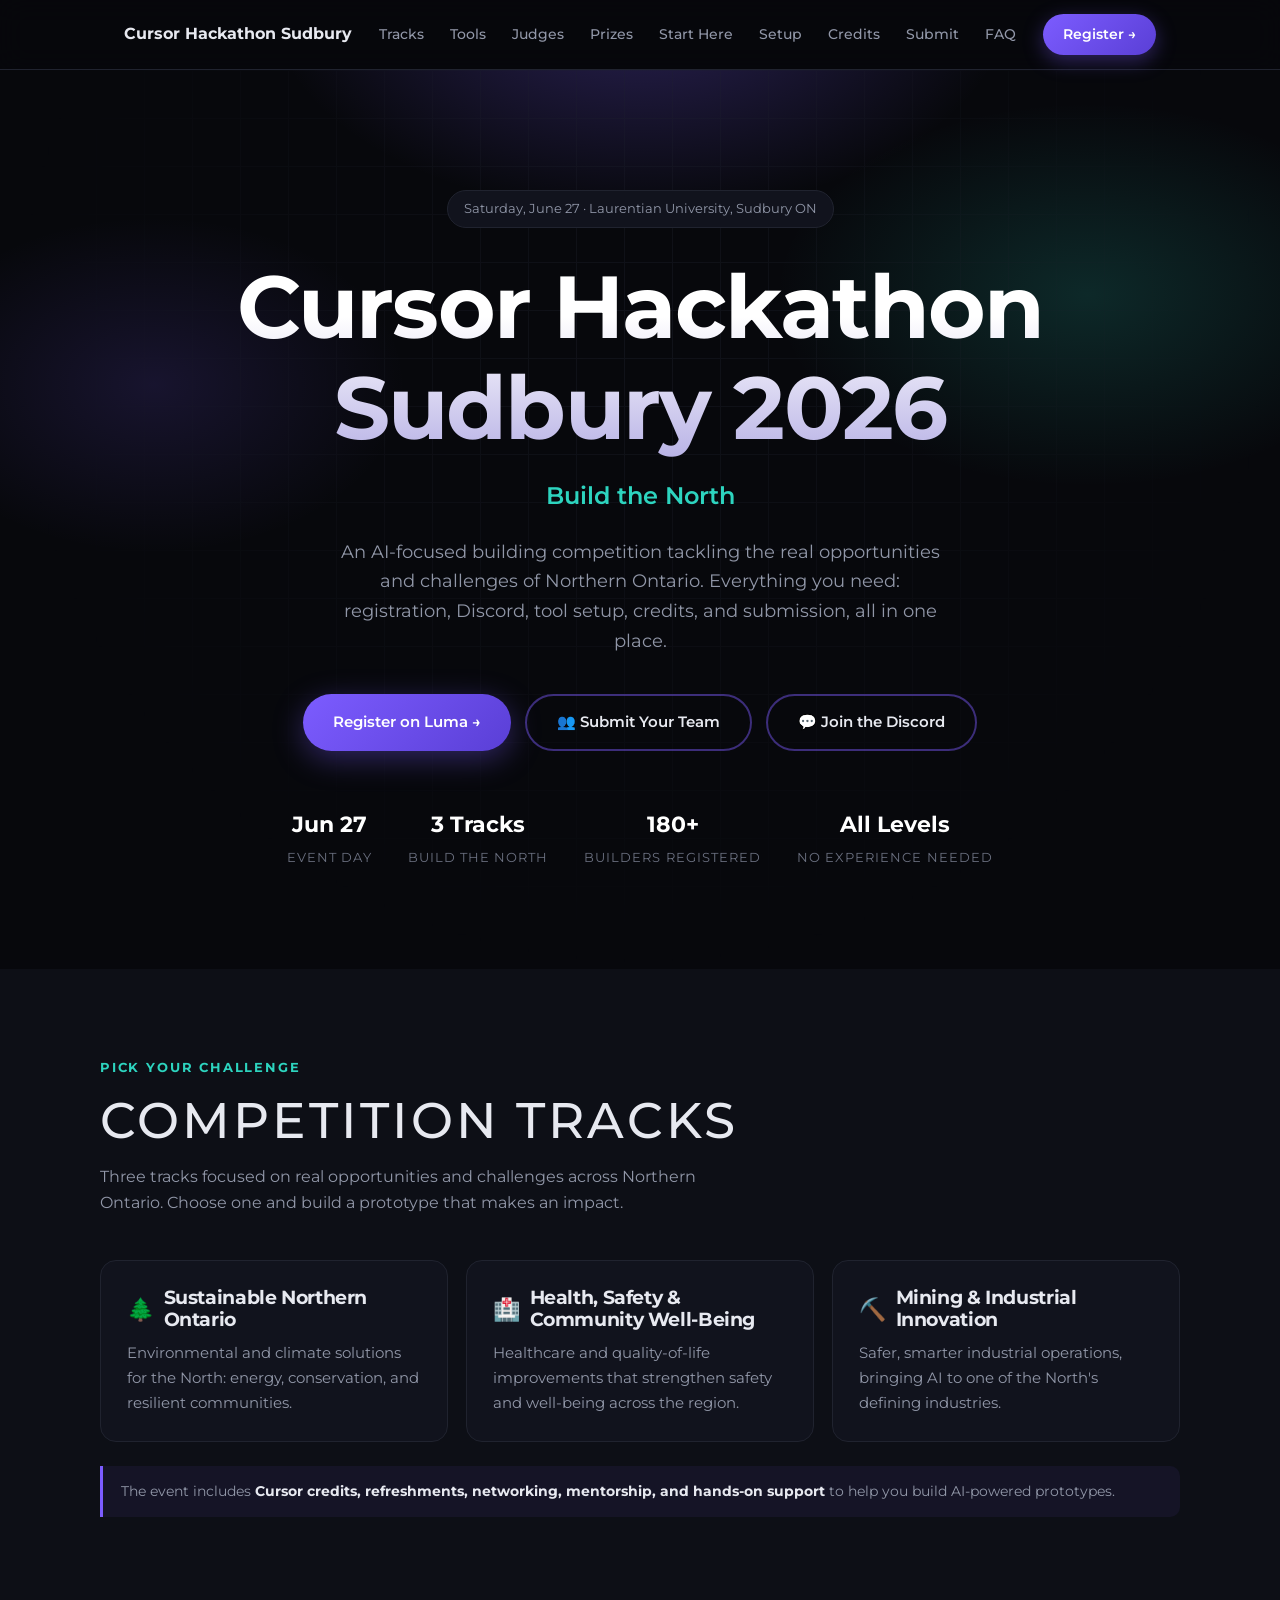
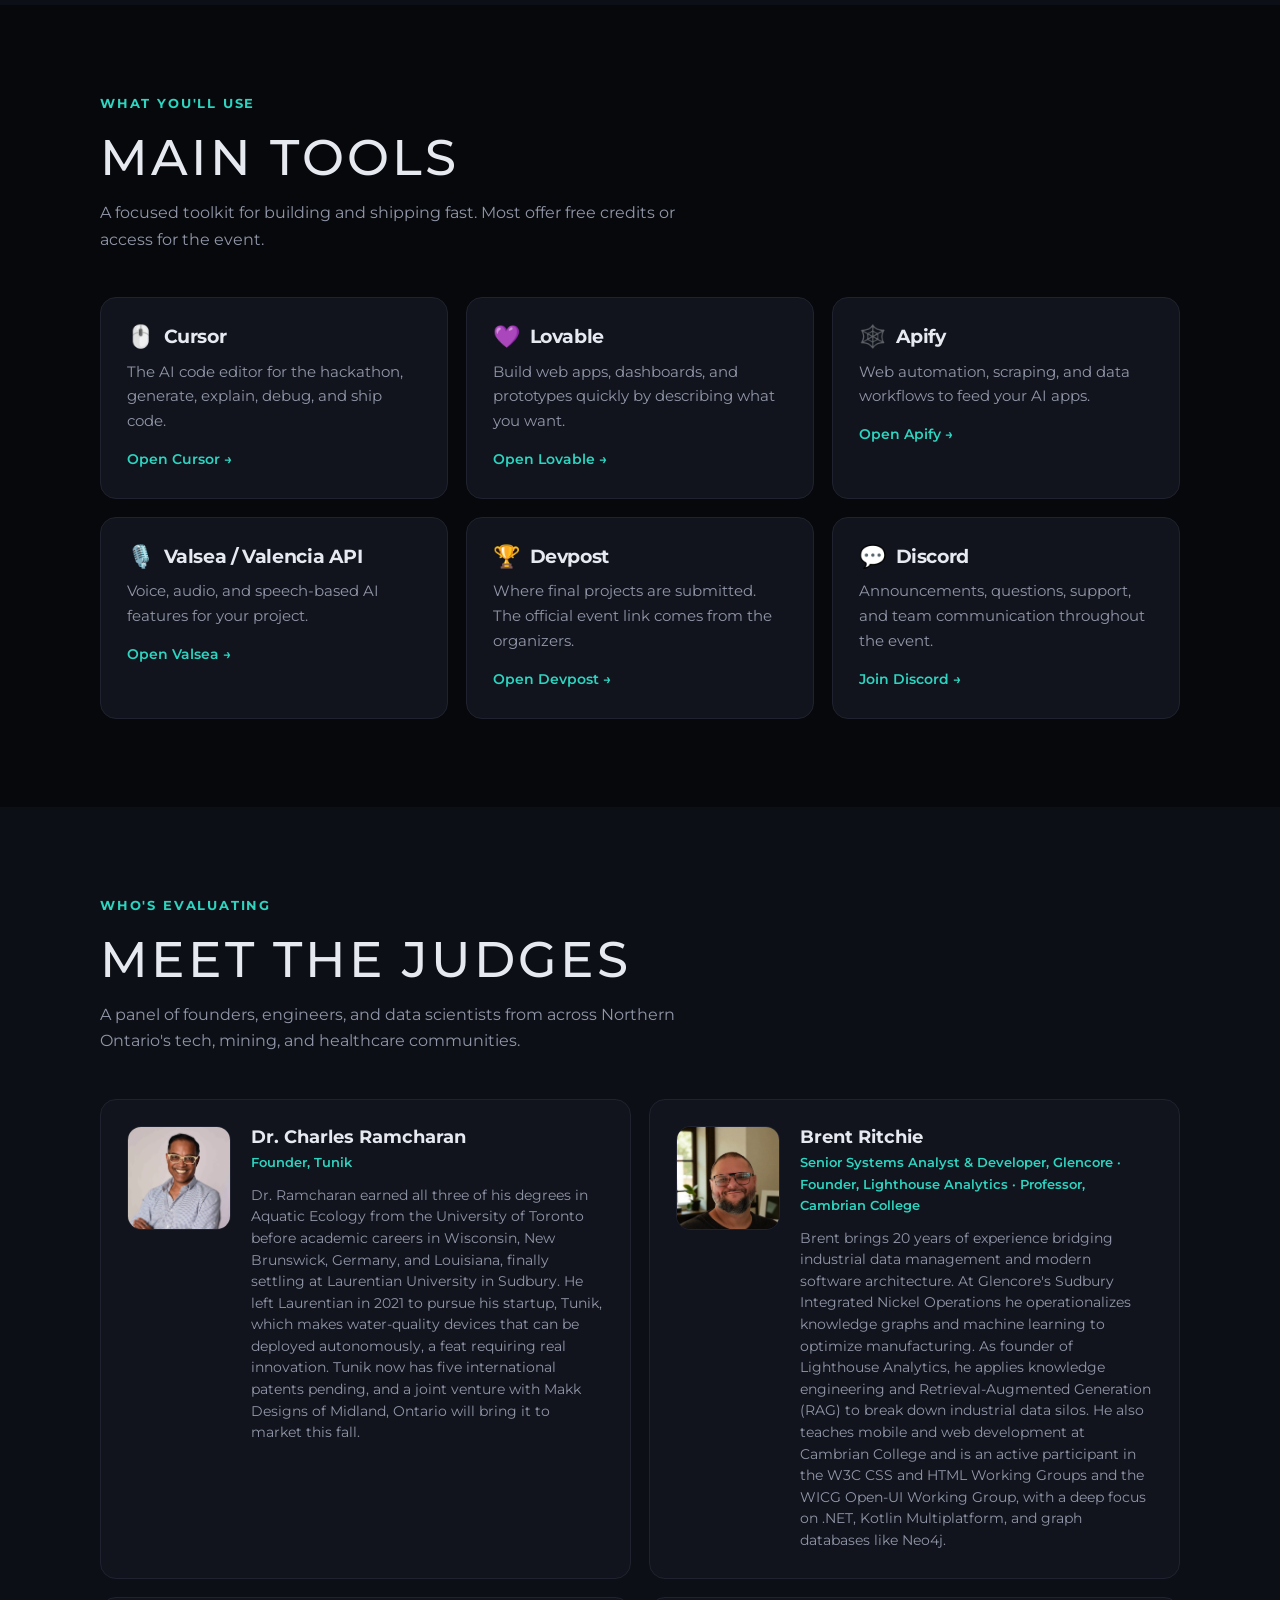
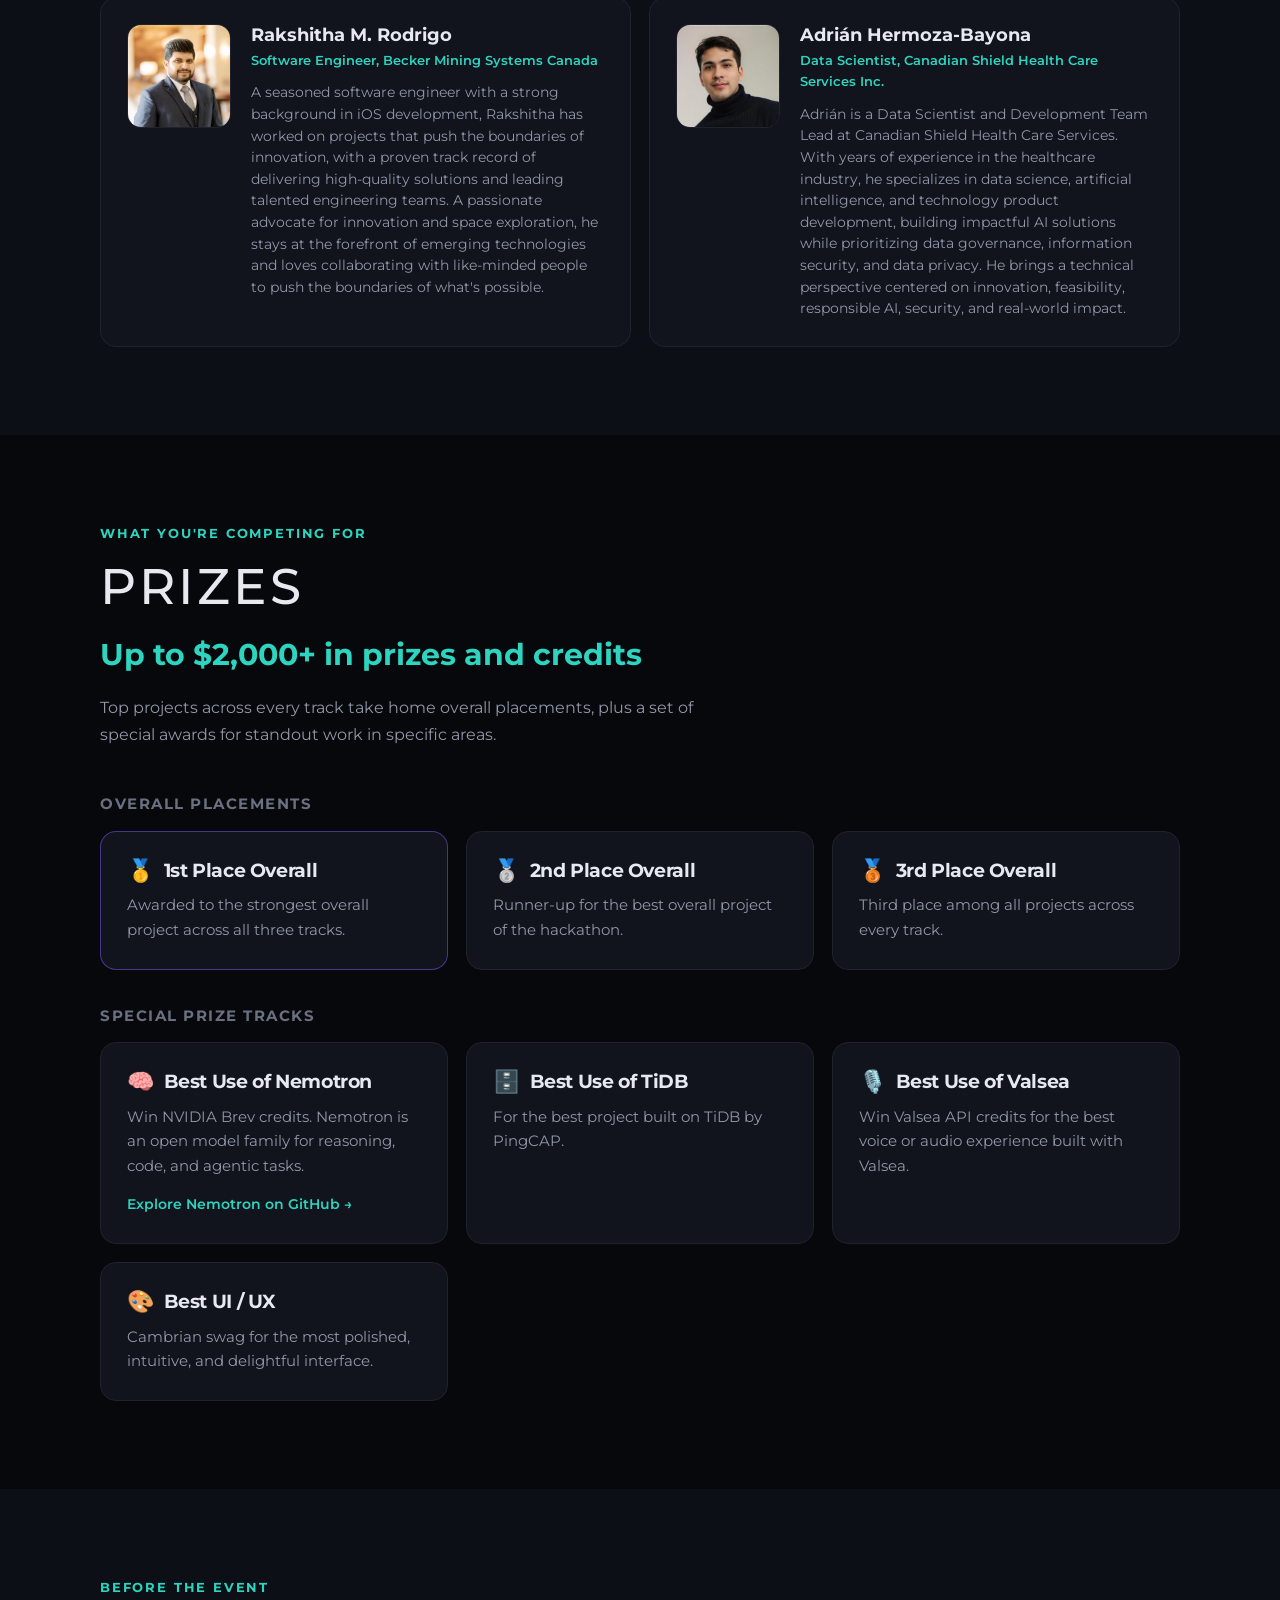
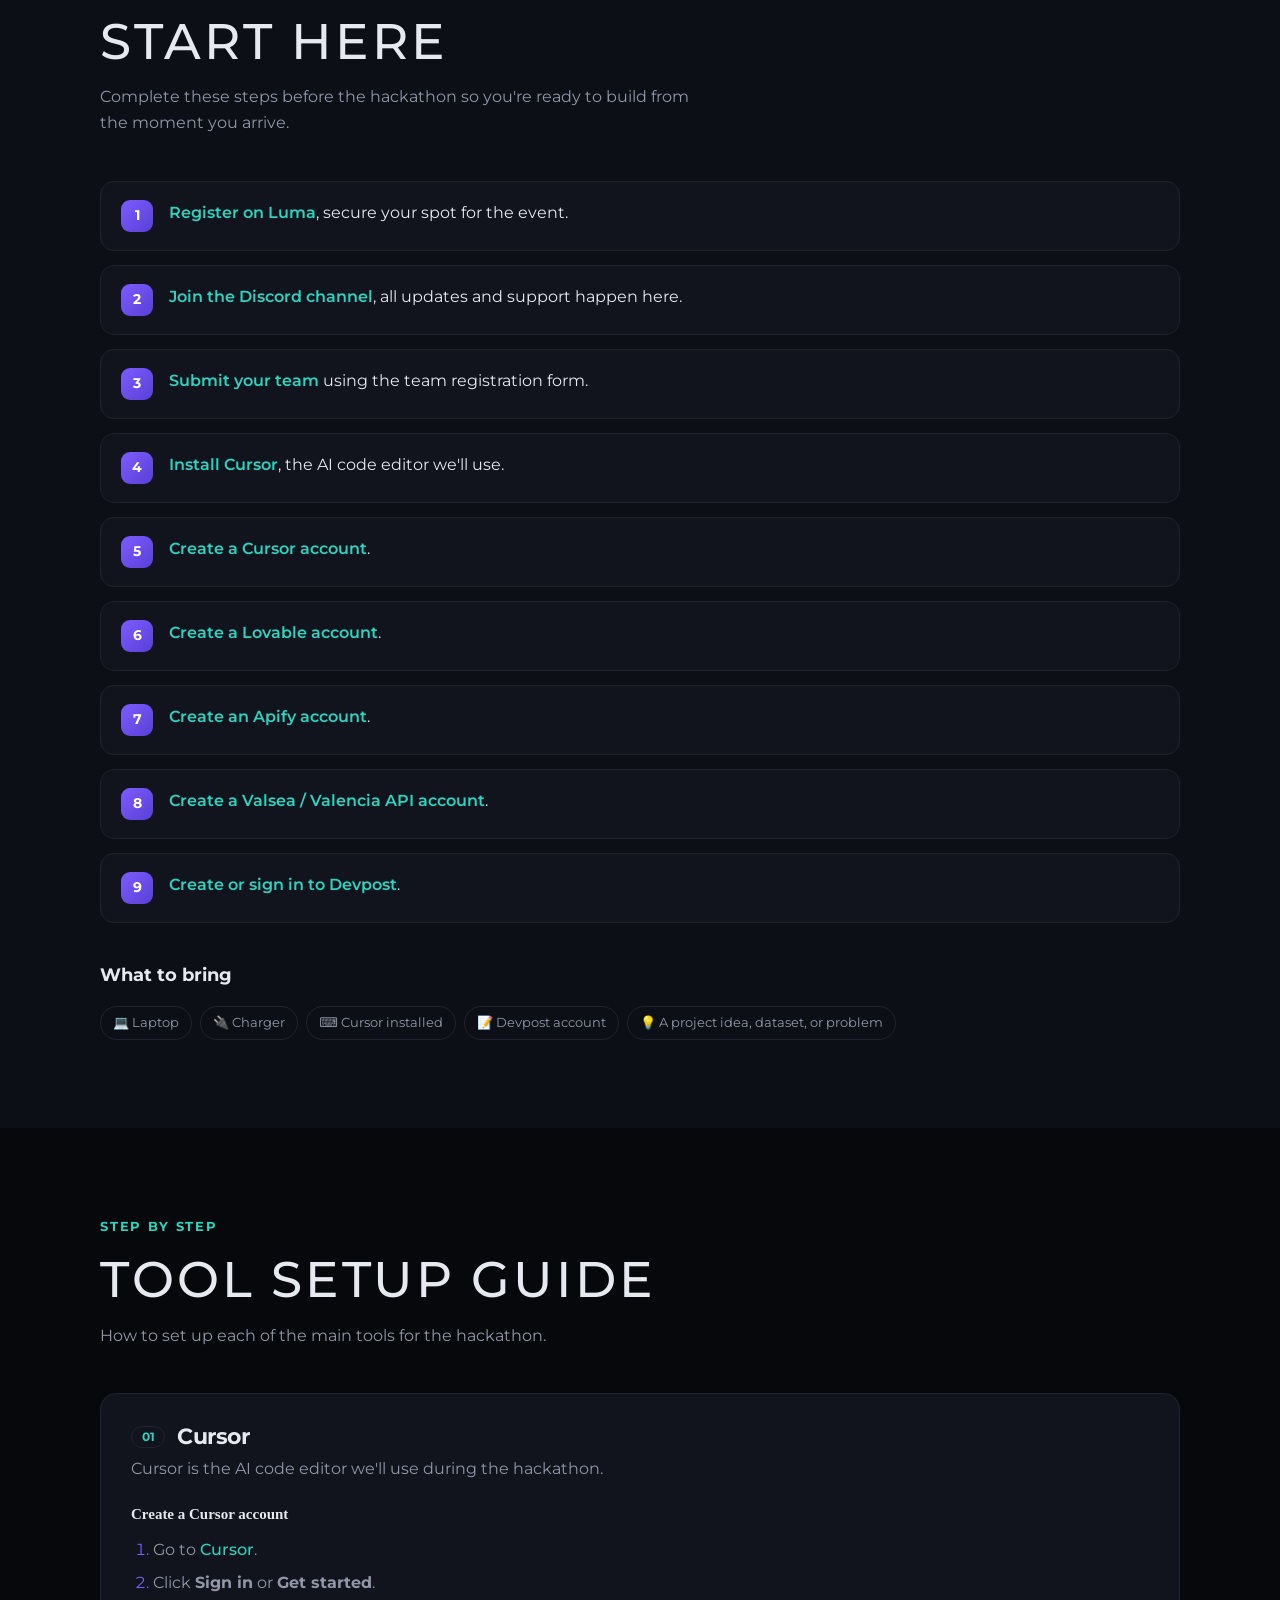
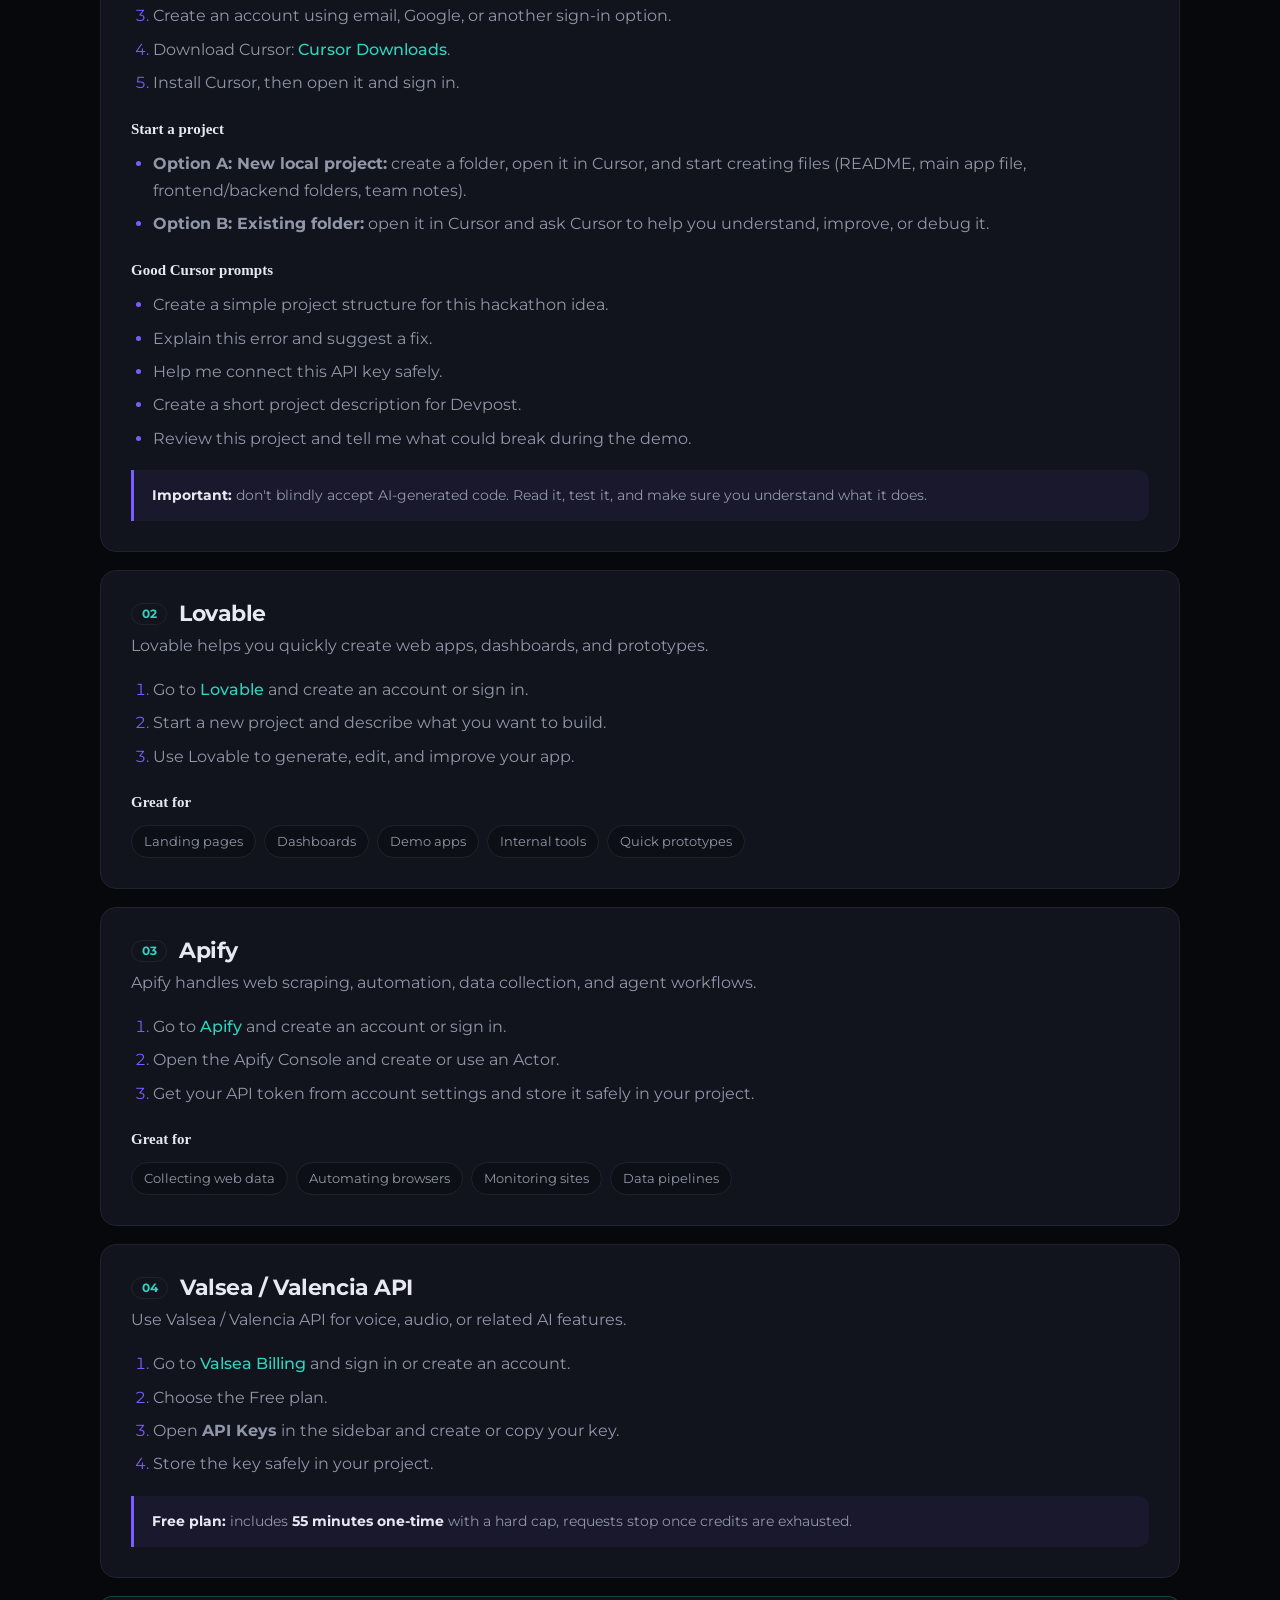
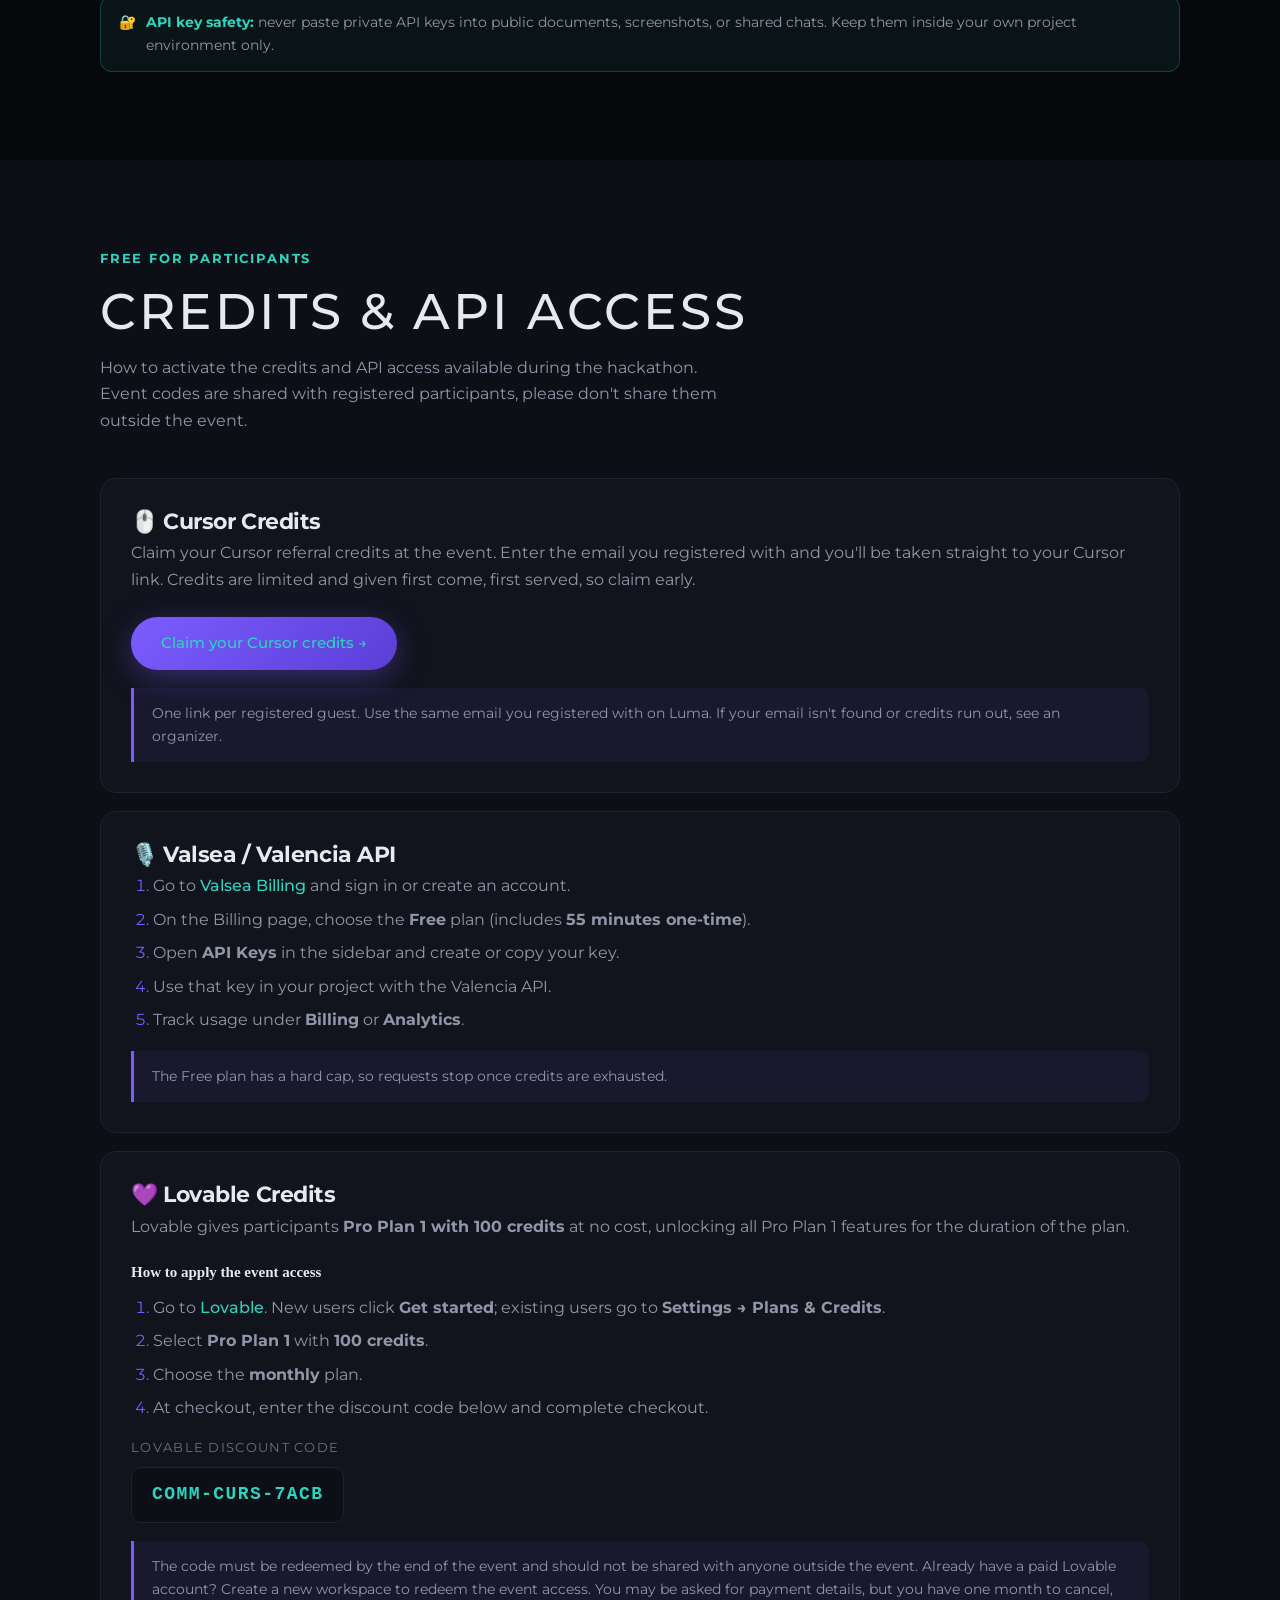
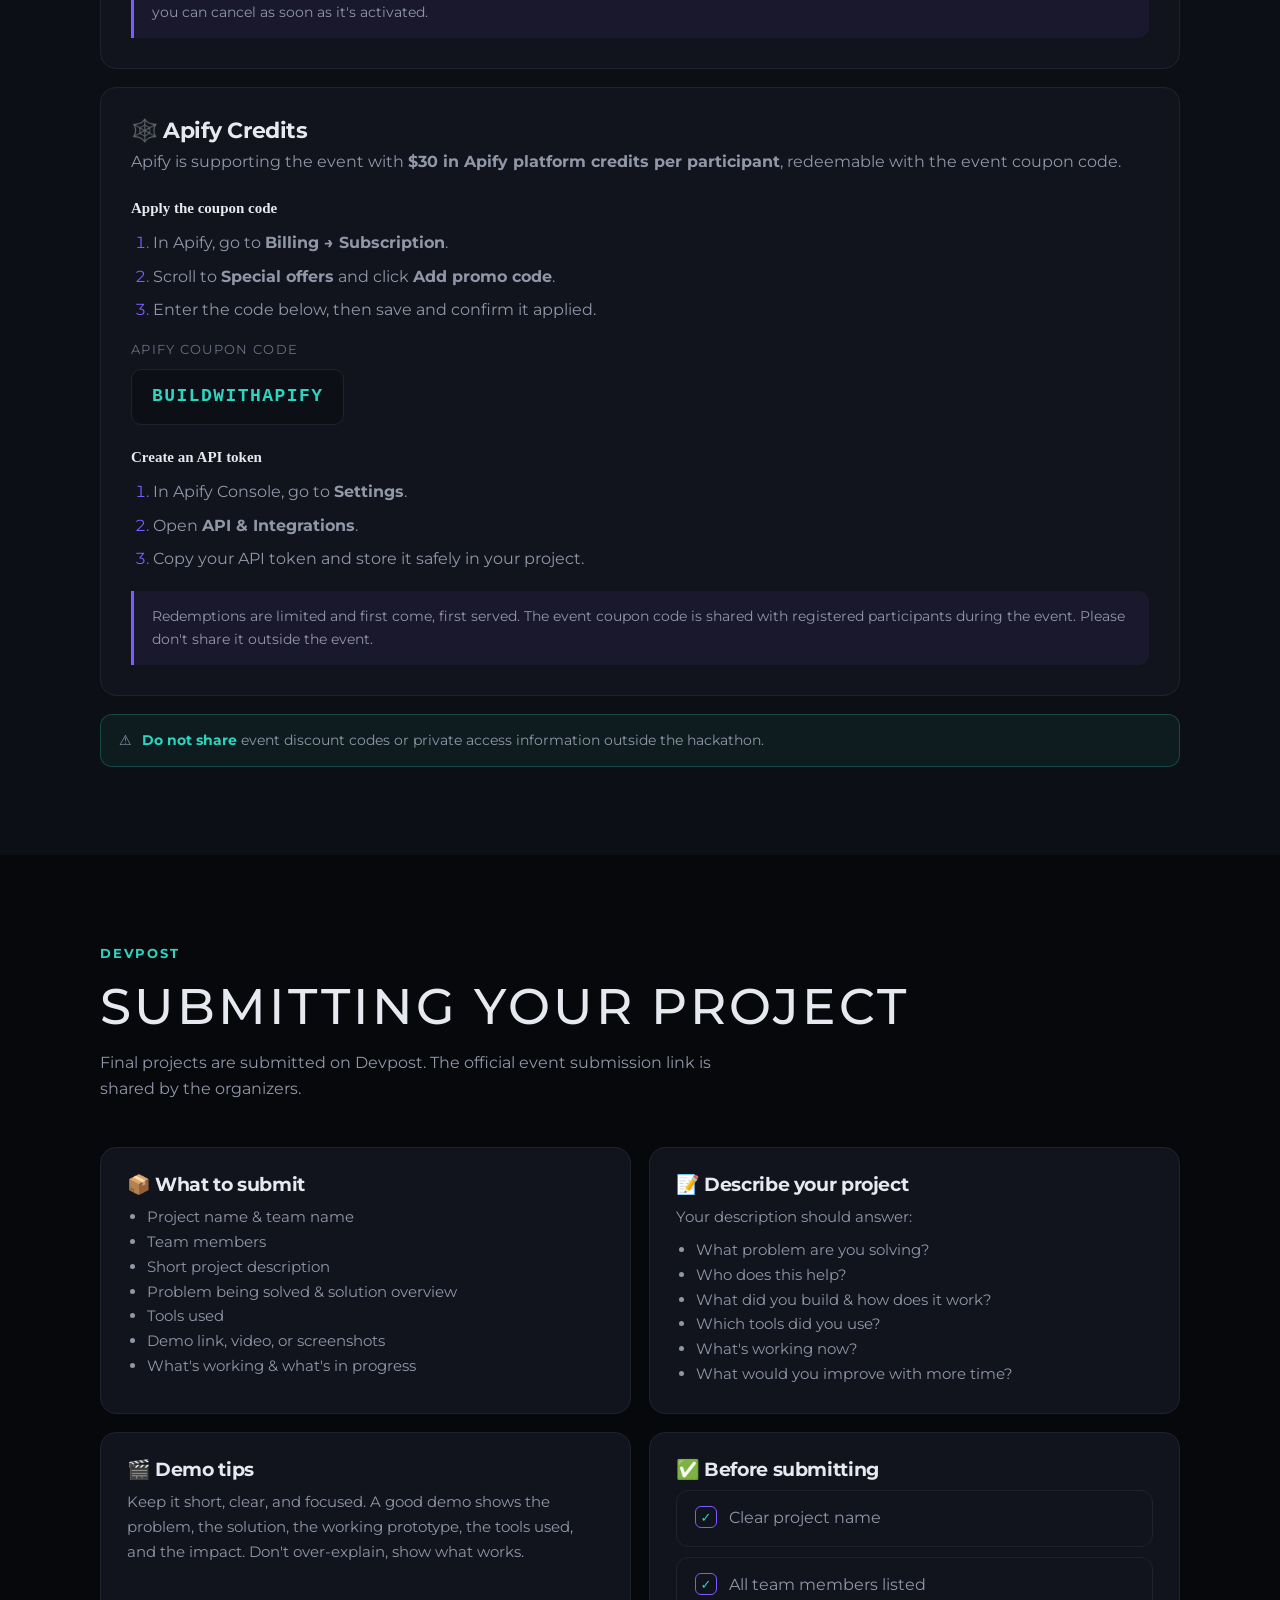
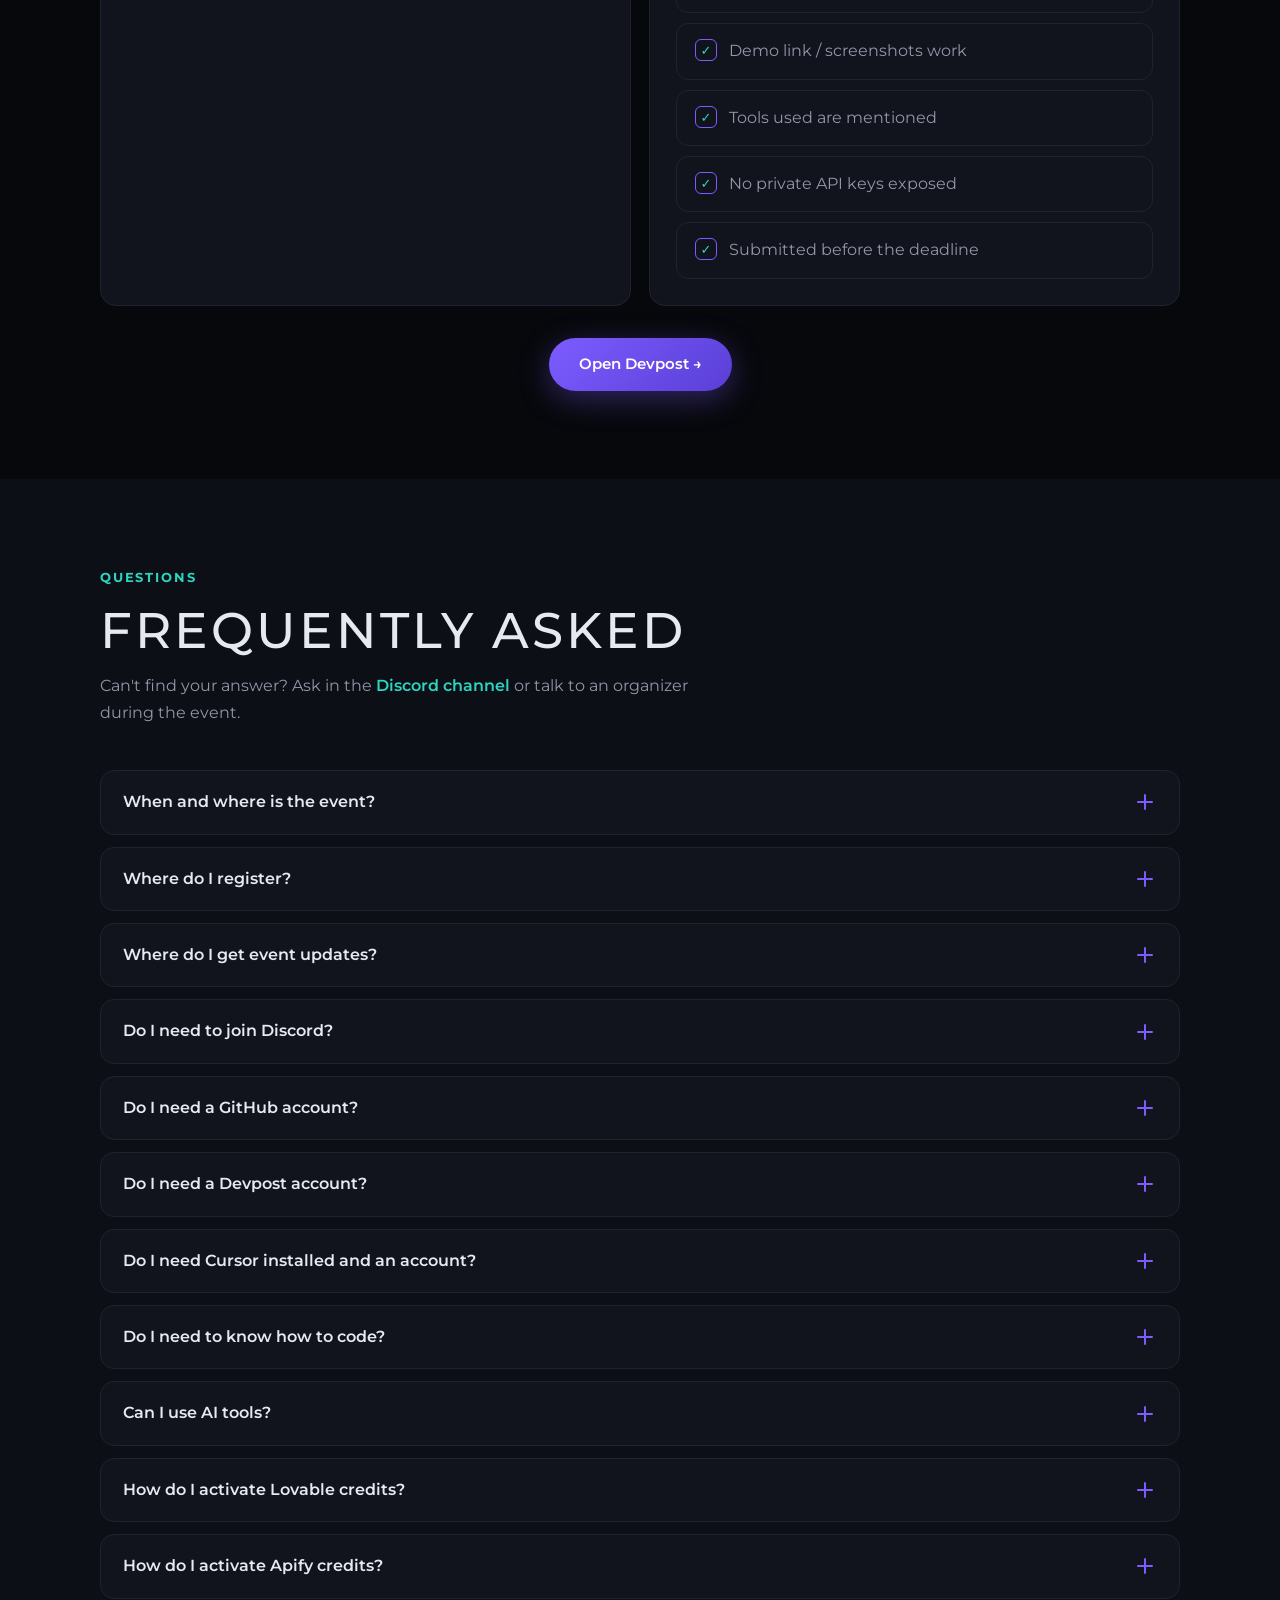
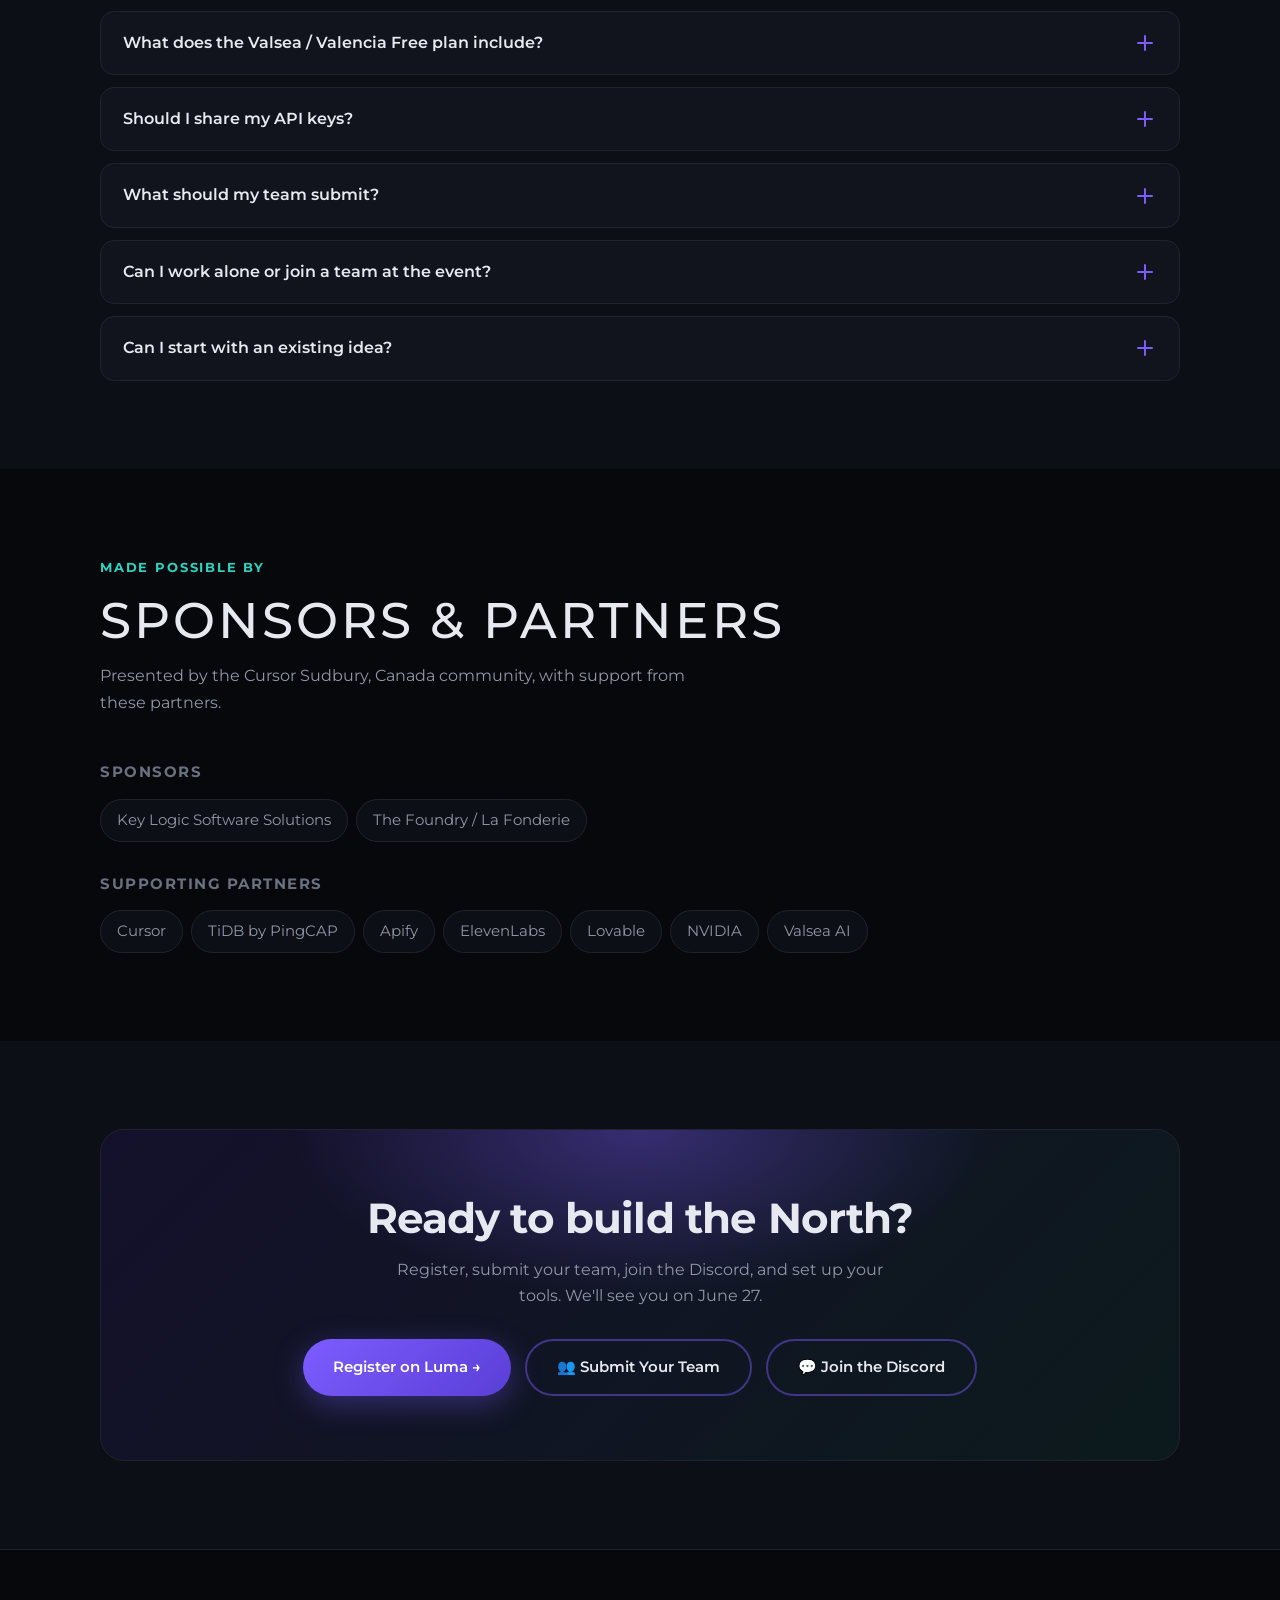
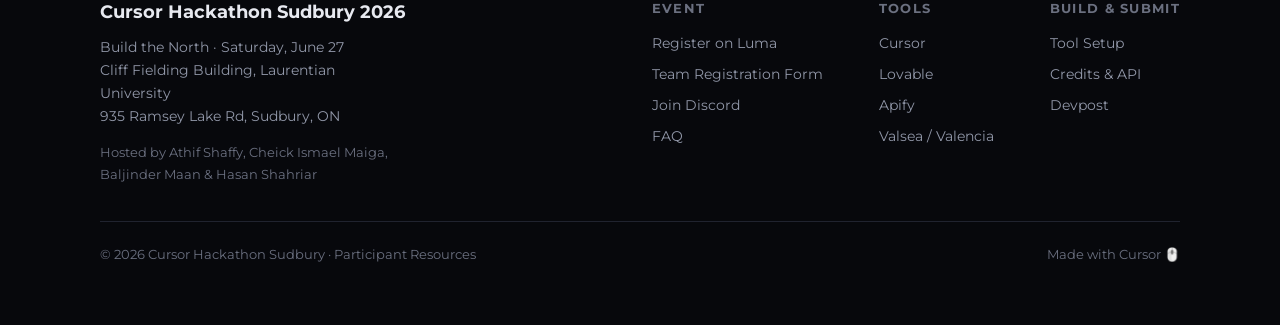
==== commit e6c35b0d: "Link Nemotron GitHub repo from the prize card" ====
--- a/index.html
+++ b/index.html
@@ -450,6 +450,7 @@
       <div class="card">
         <h3><span class="ic" aria-hidden="true">🧠</span> Best Use of Nemotron</h3>
         <p>Win NVIDIA Brev credits. Nemotron is an open model family for reasoning, code, and agentic tasks.</p>
+        <a class="link" href="https://github.com/NVIDIA-NeMo/Nemotron" target="_blank" rel="noopener">Explore Nemotron on GitHub →</a>
       </div>
       <div class="card">
         <h3><span class="ic" aria-hidden="true">🗄️</span> Best Use of TiDB</h3>
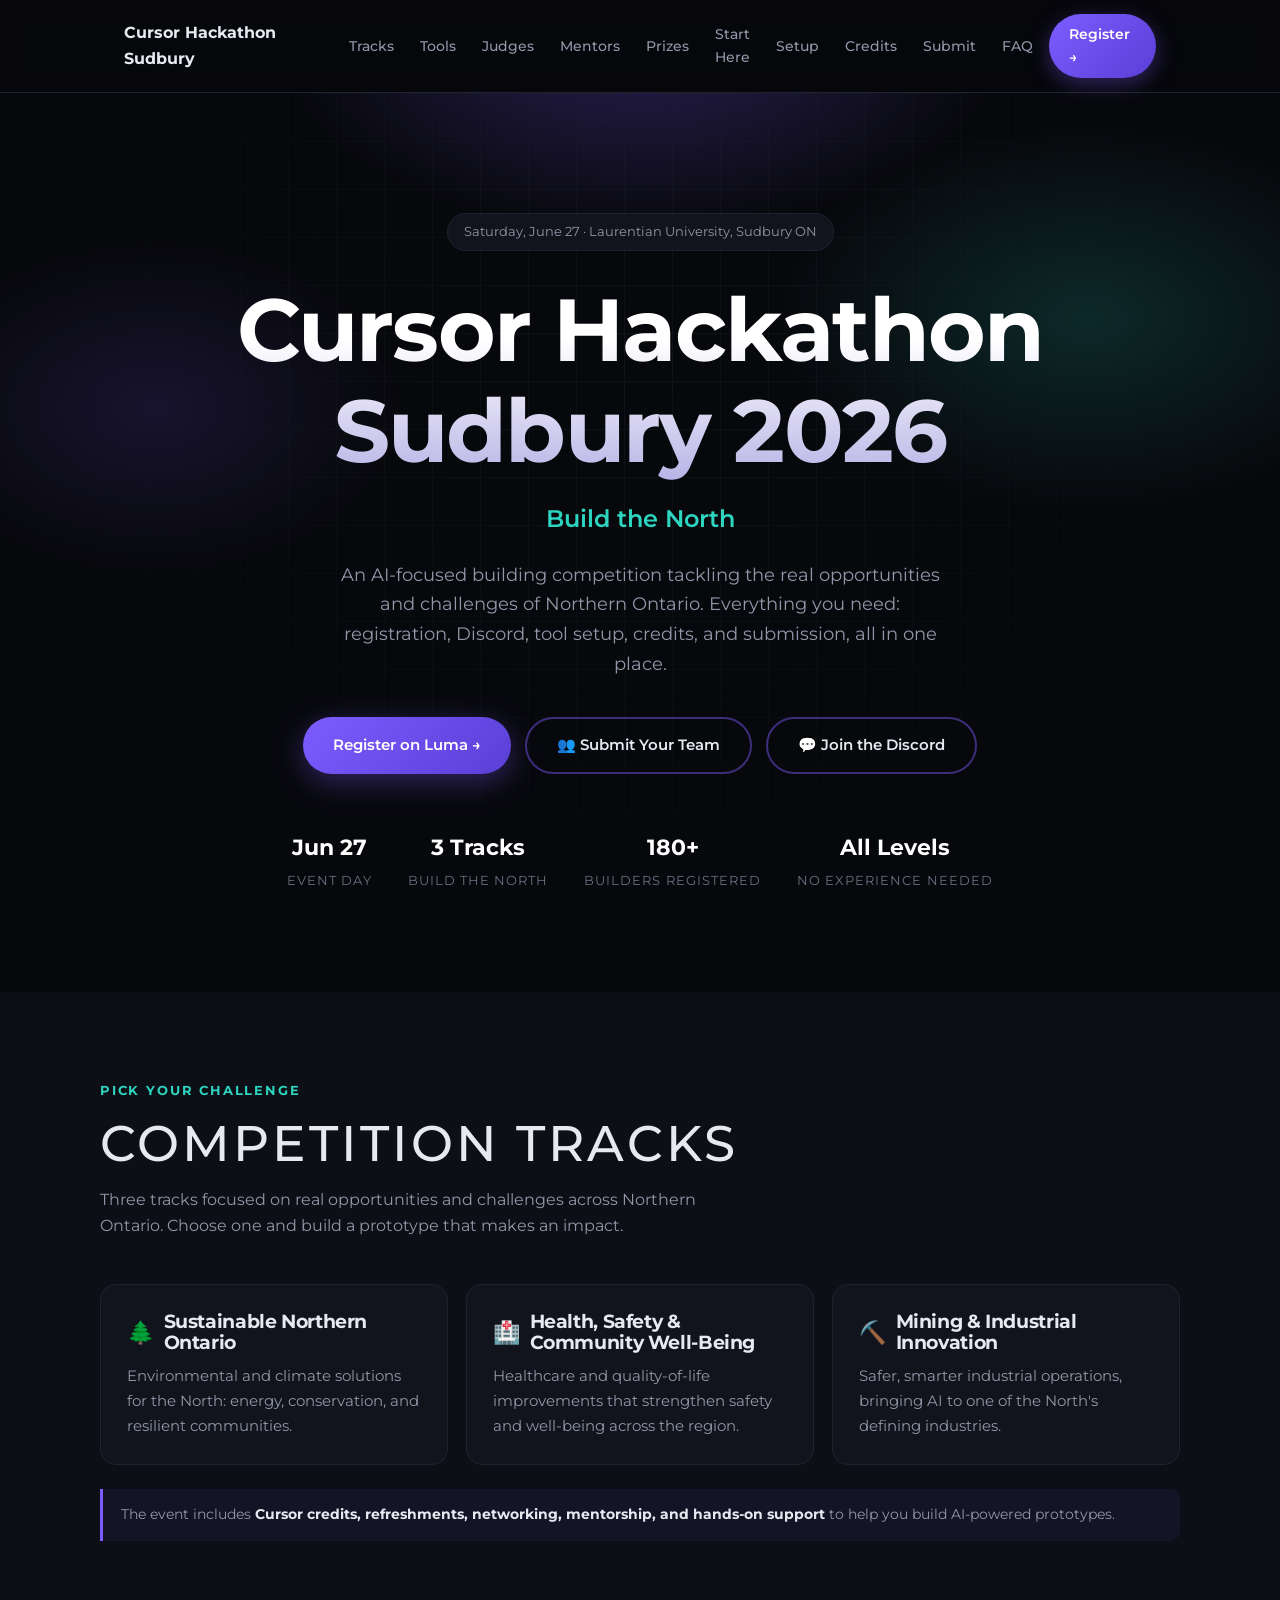
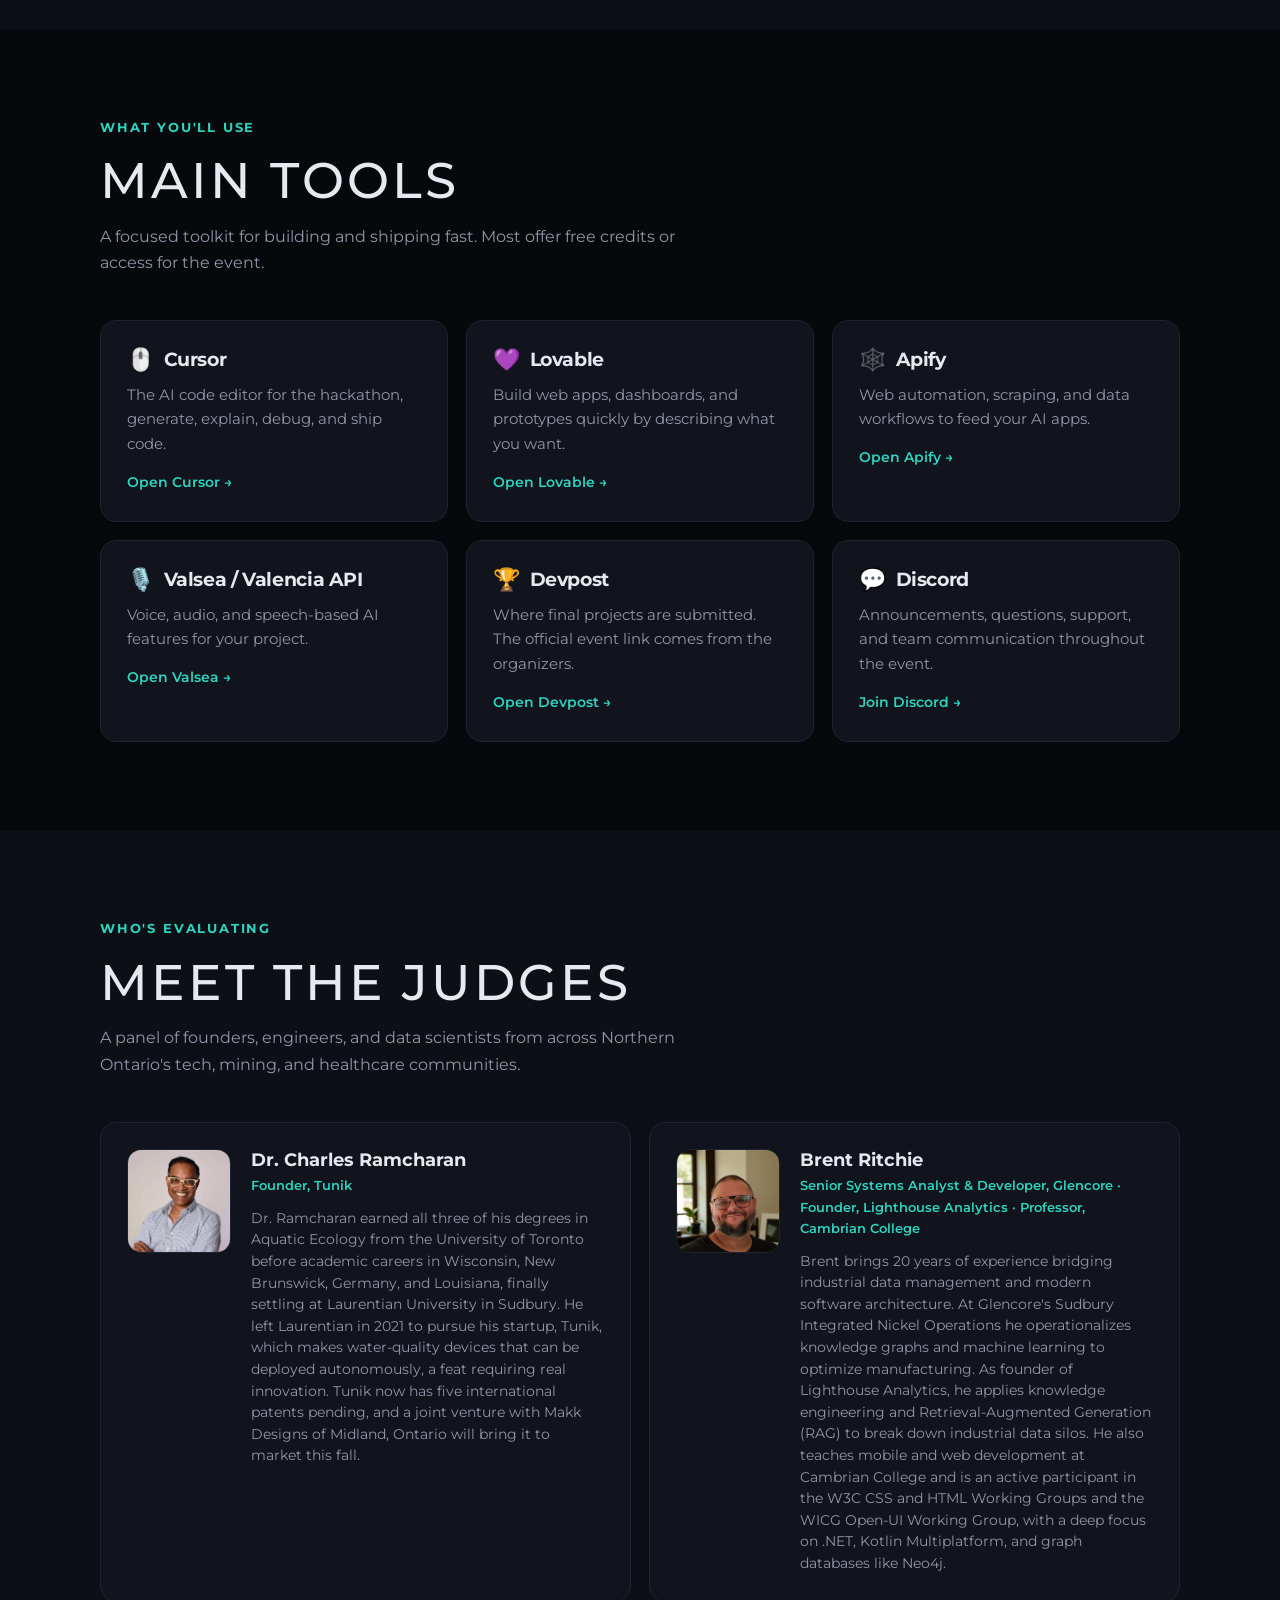
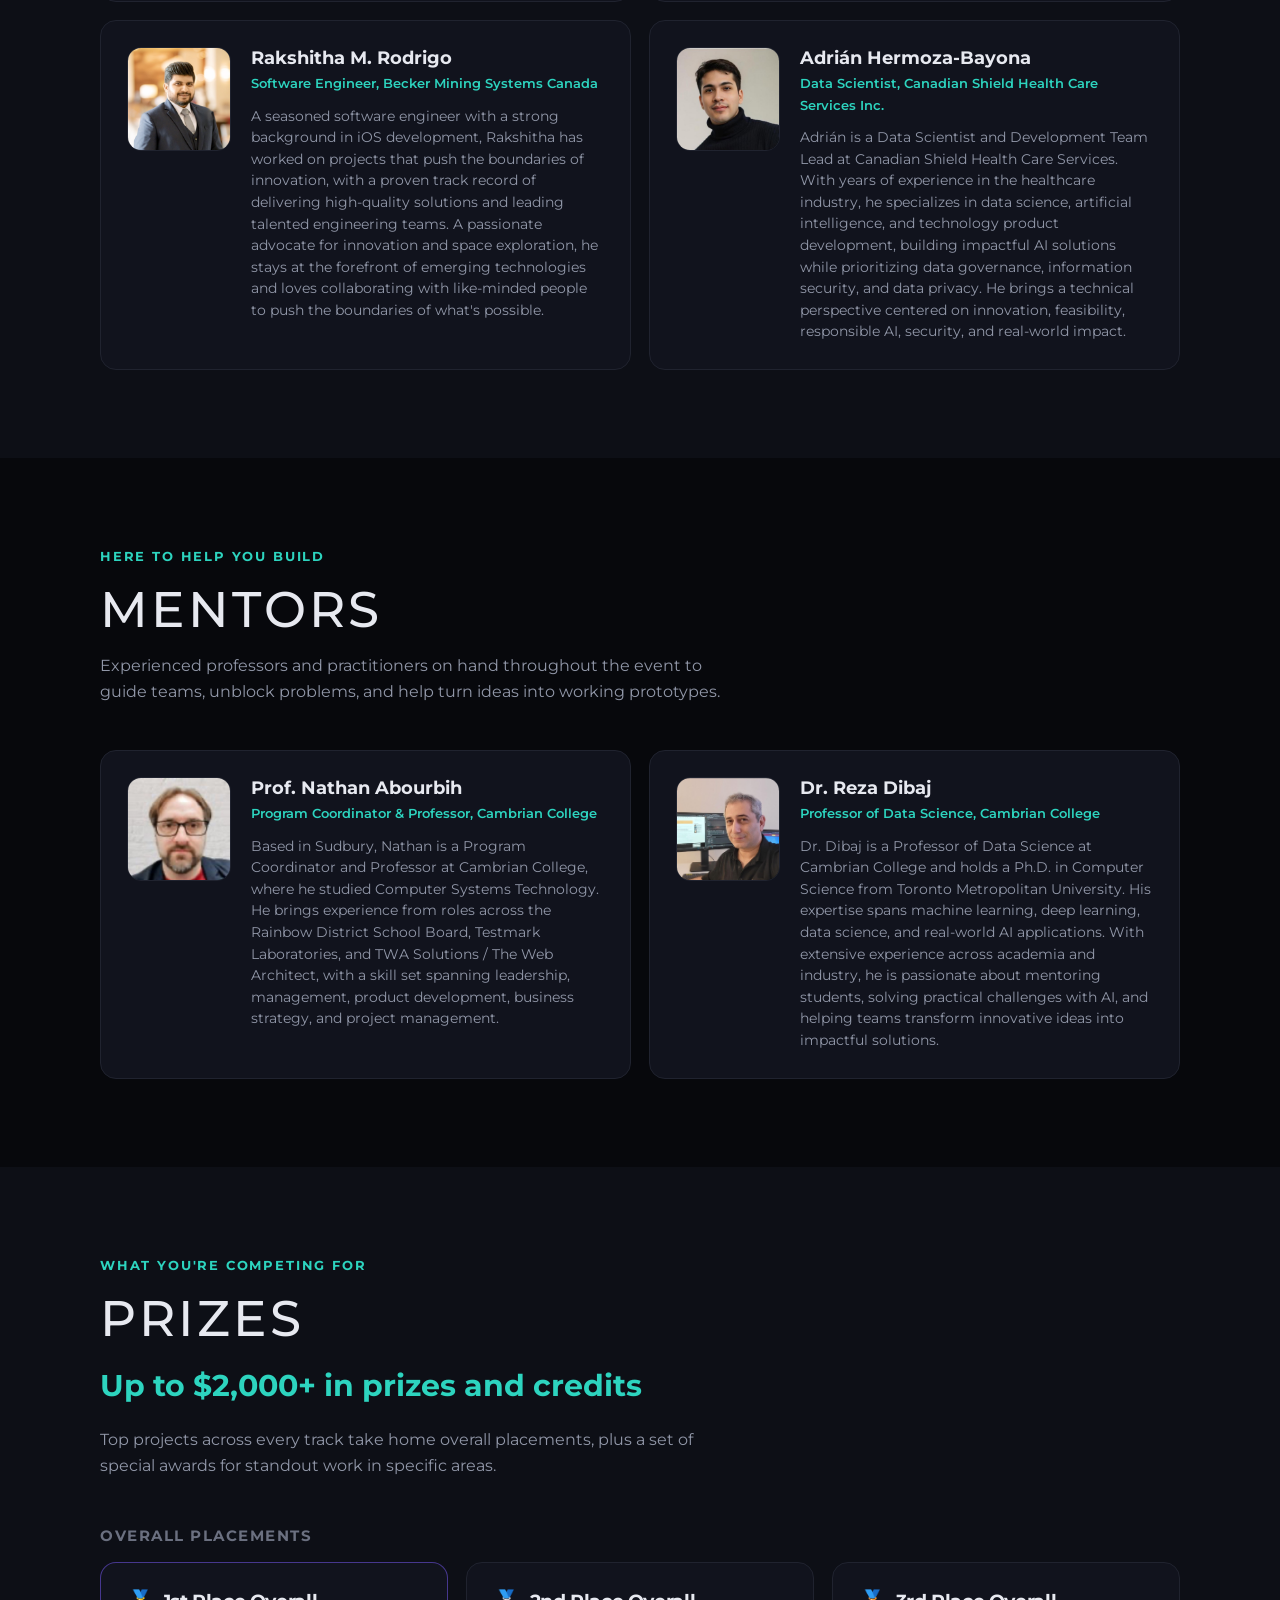
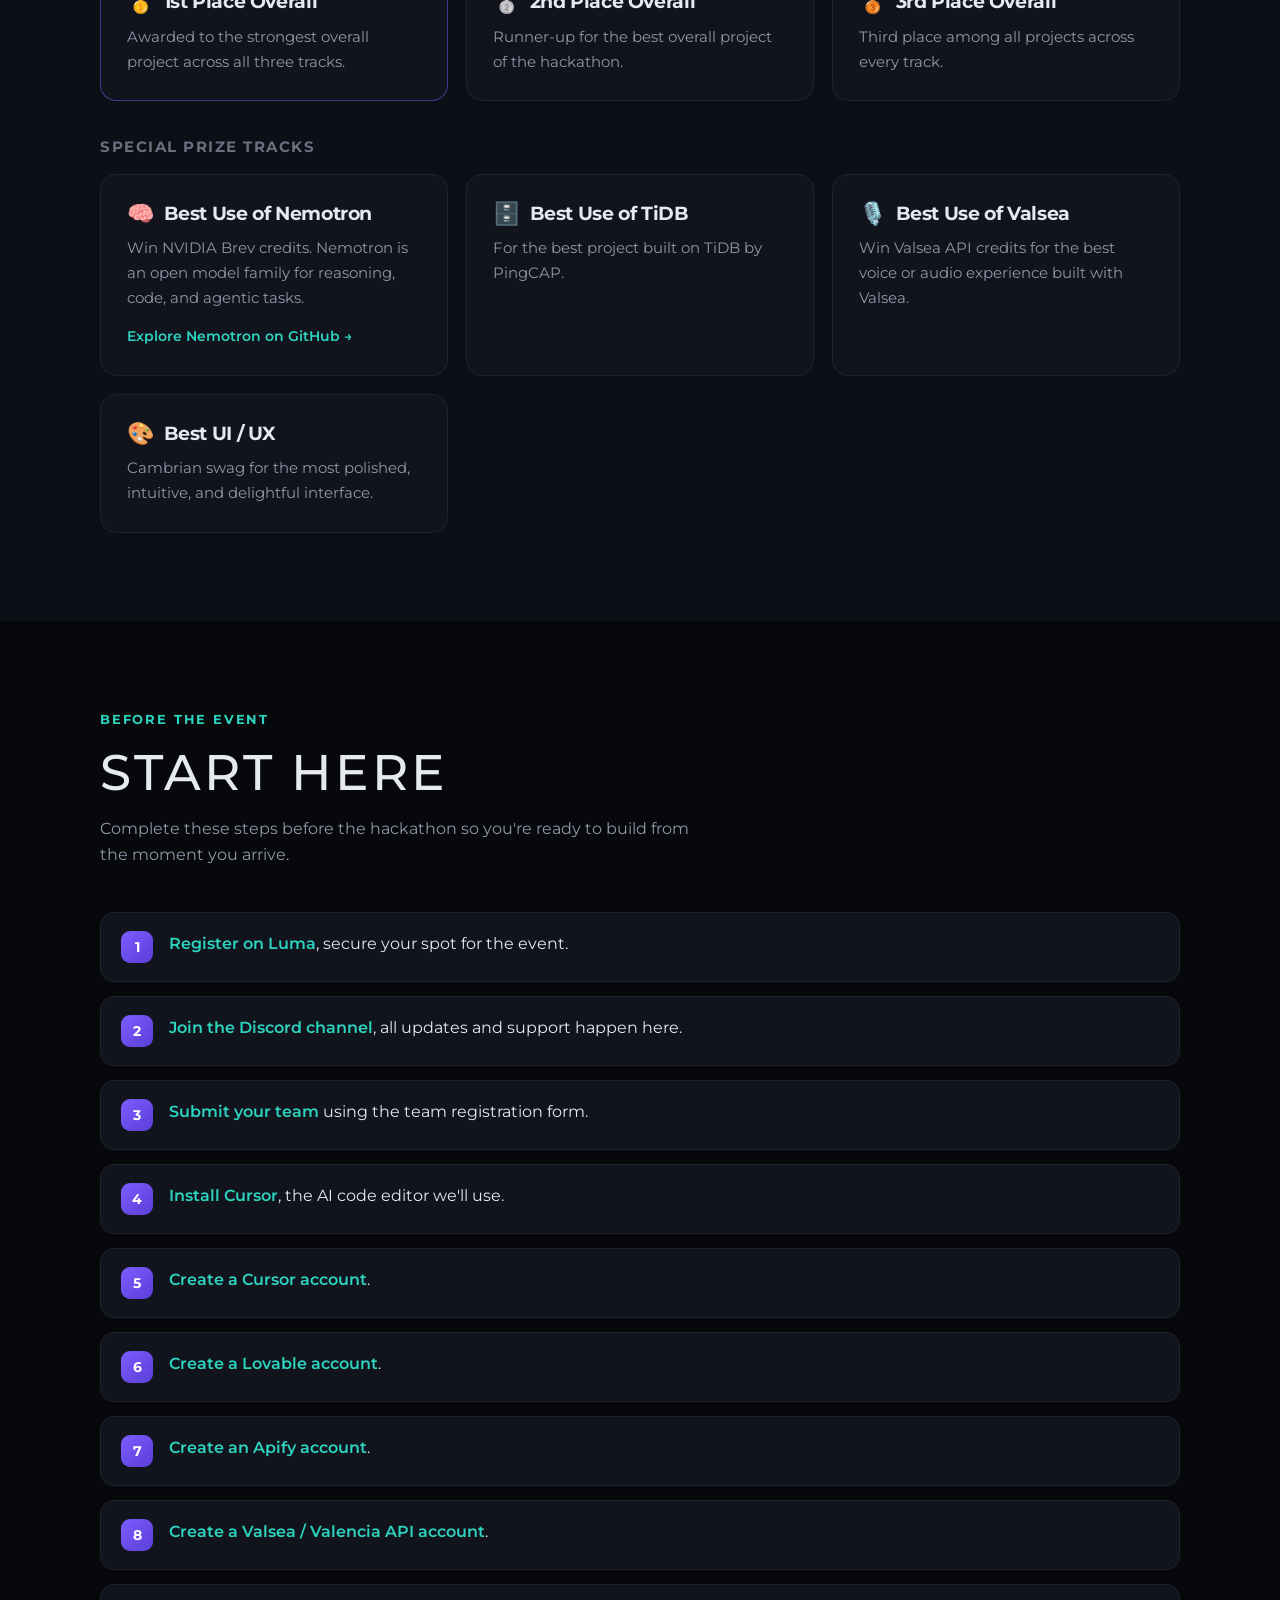
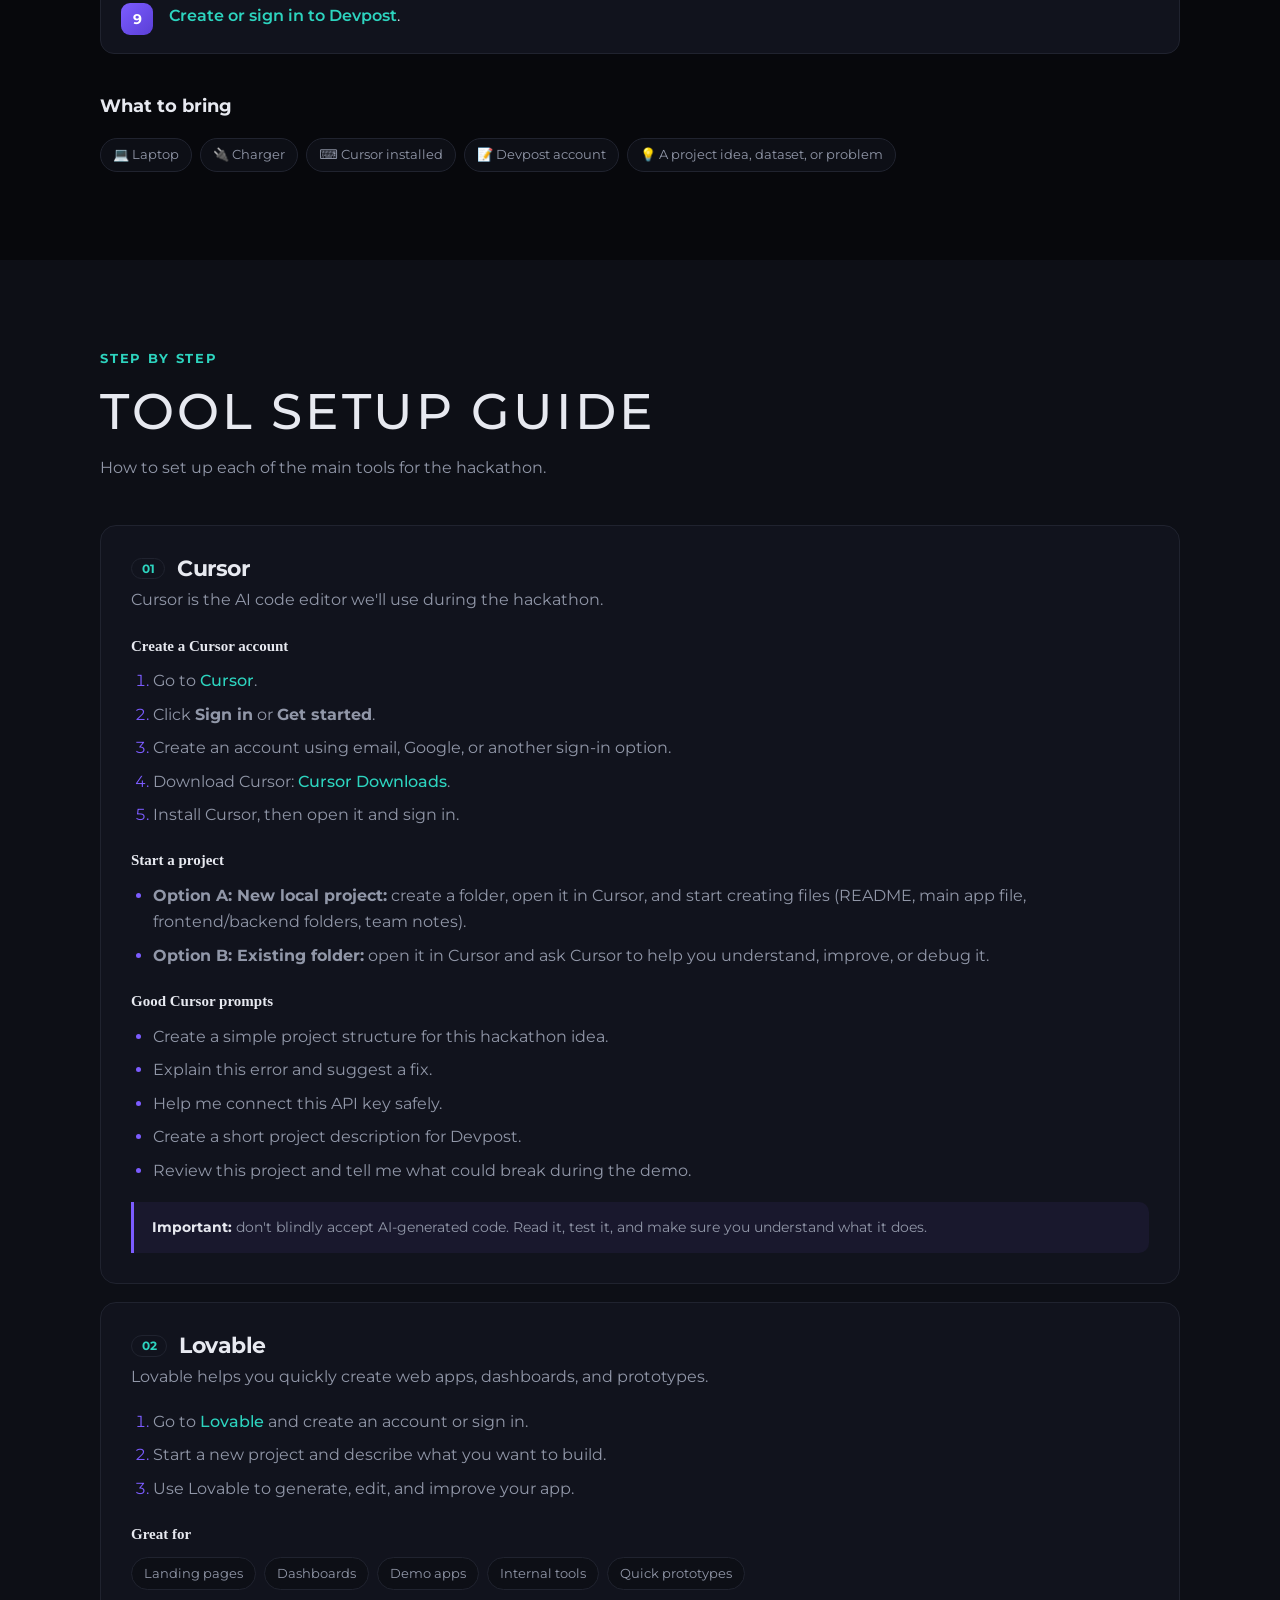
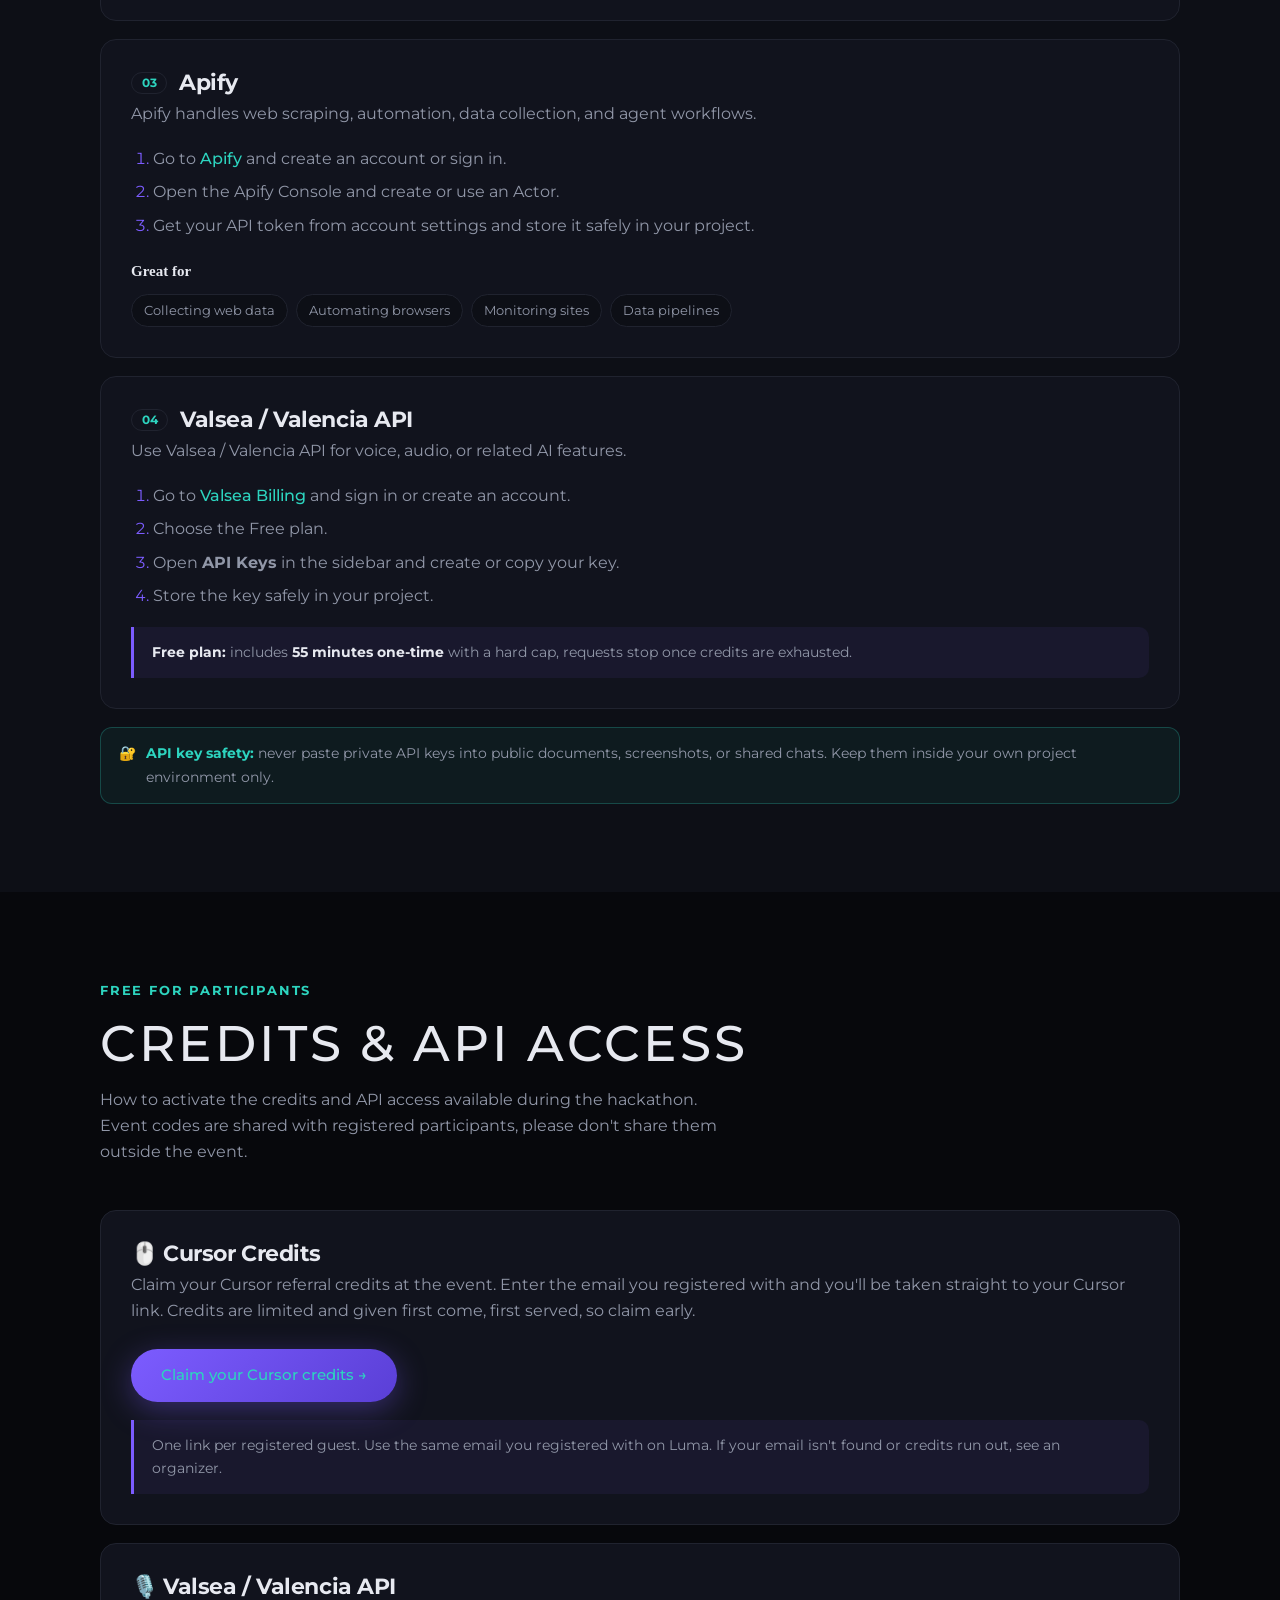
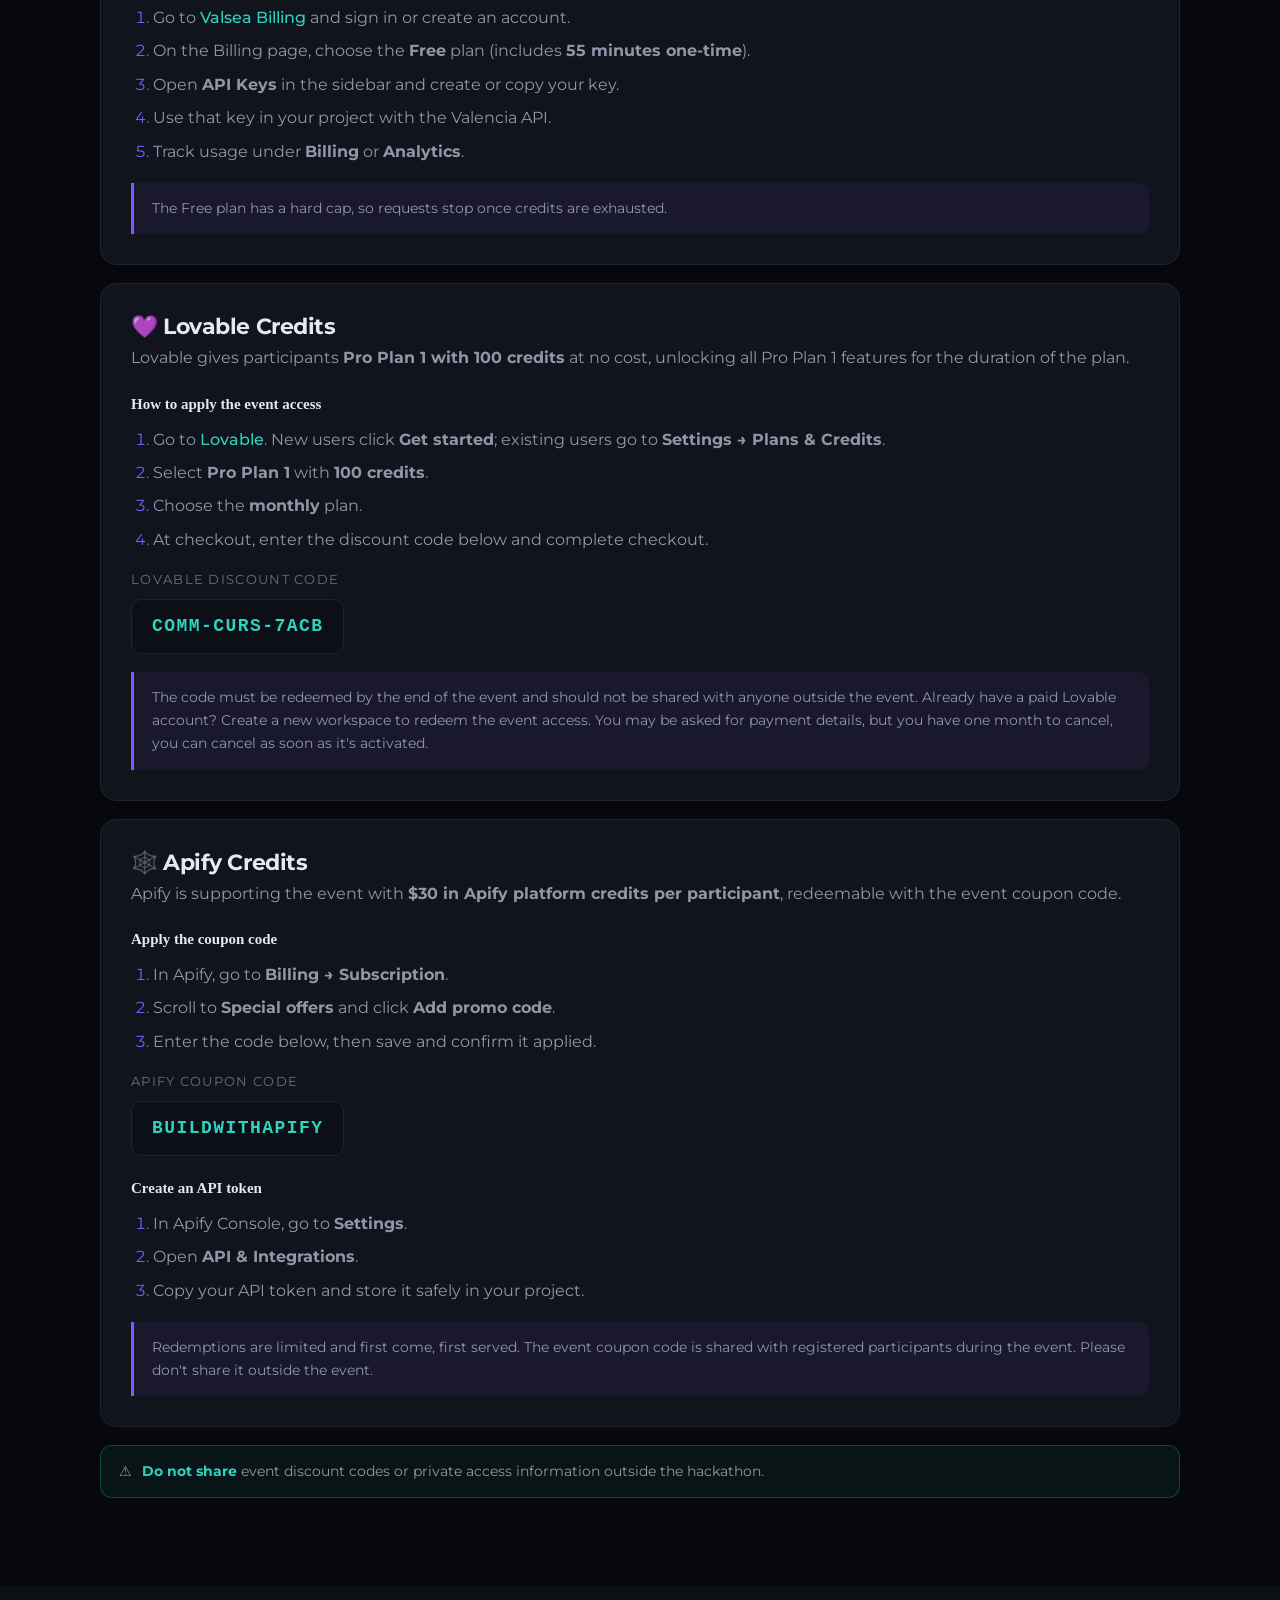
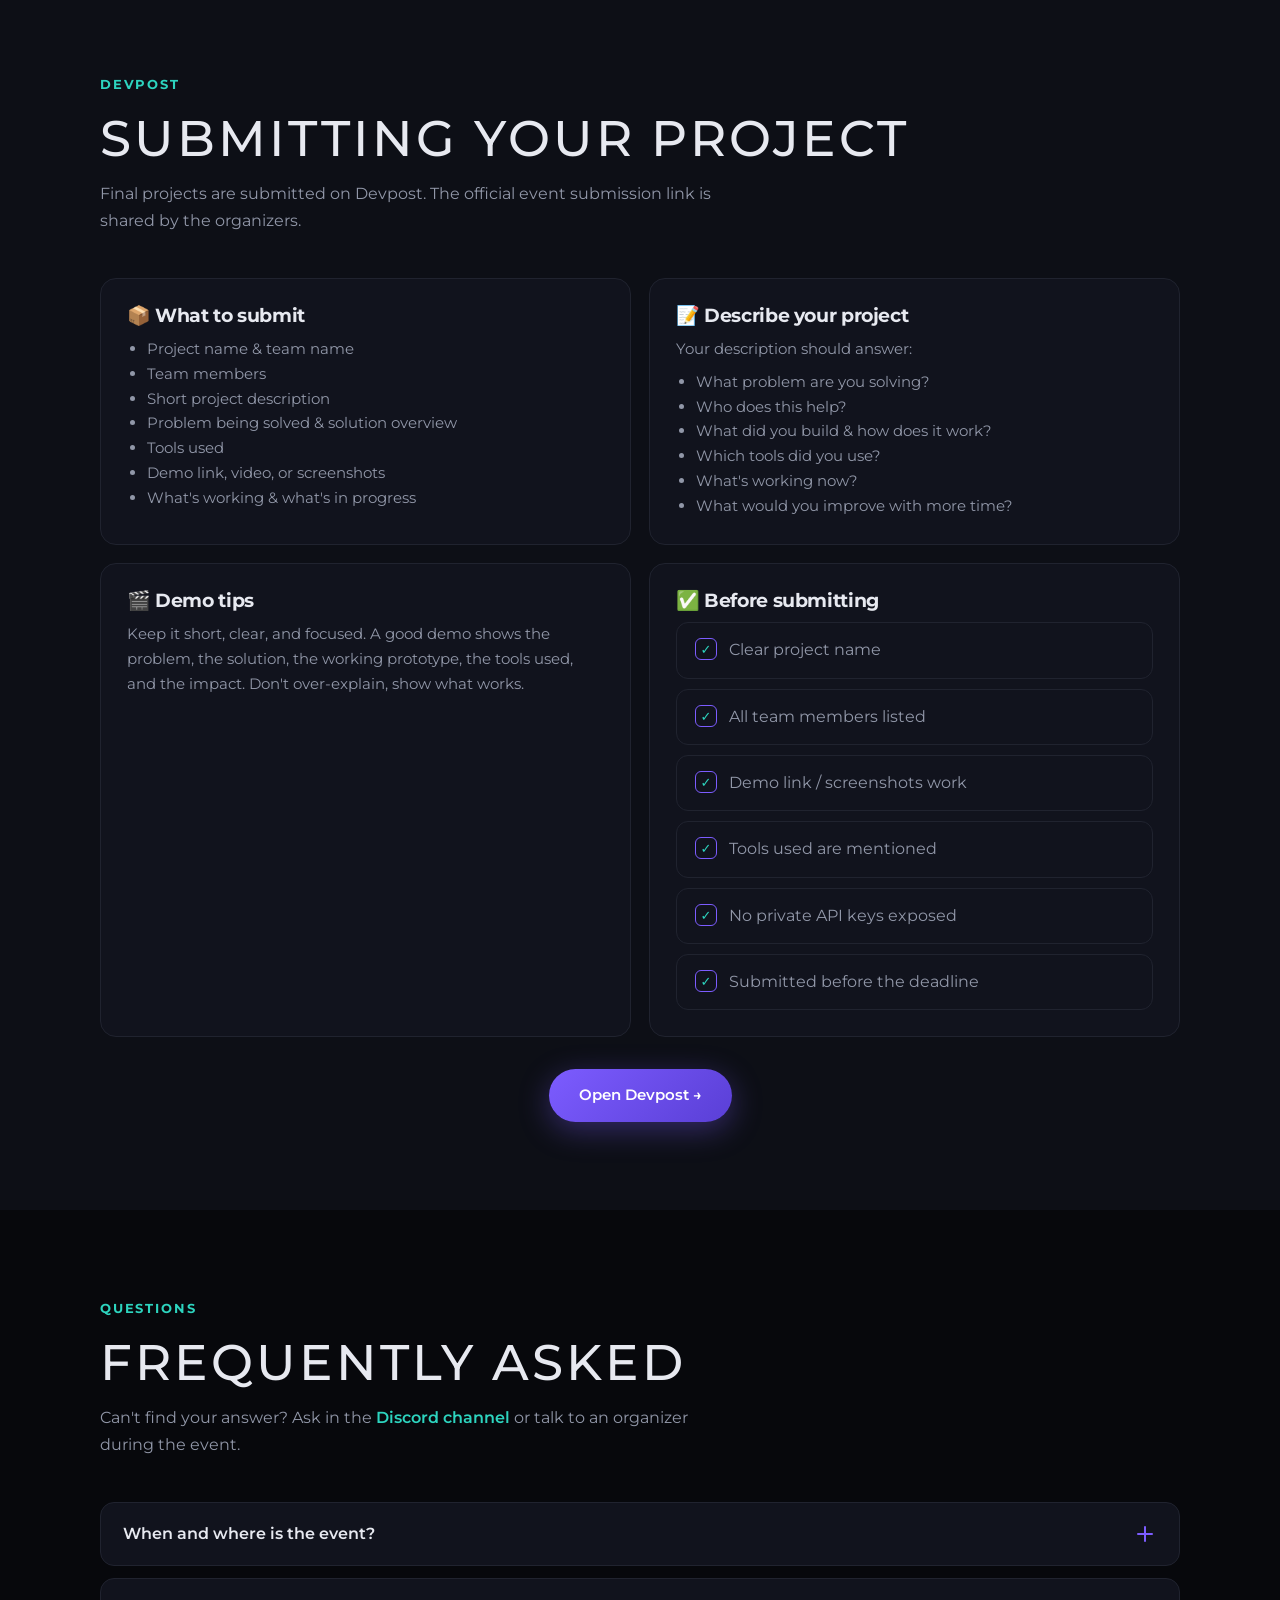
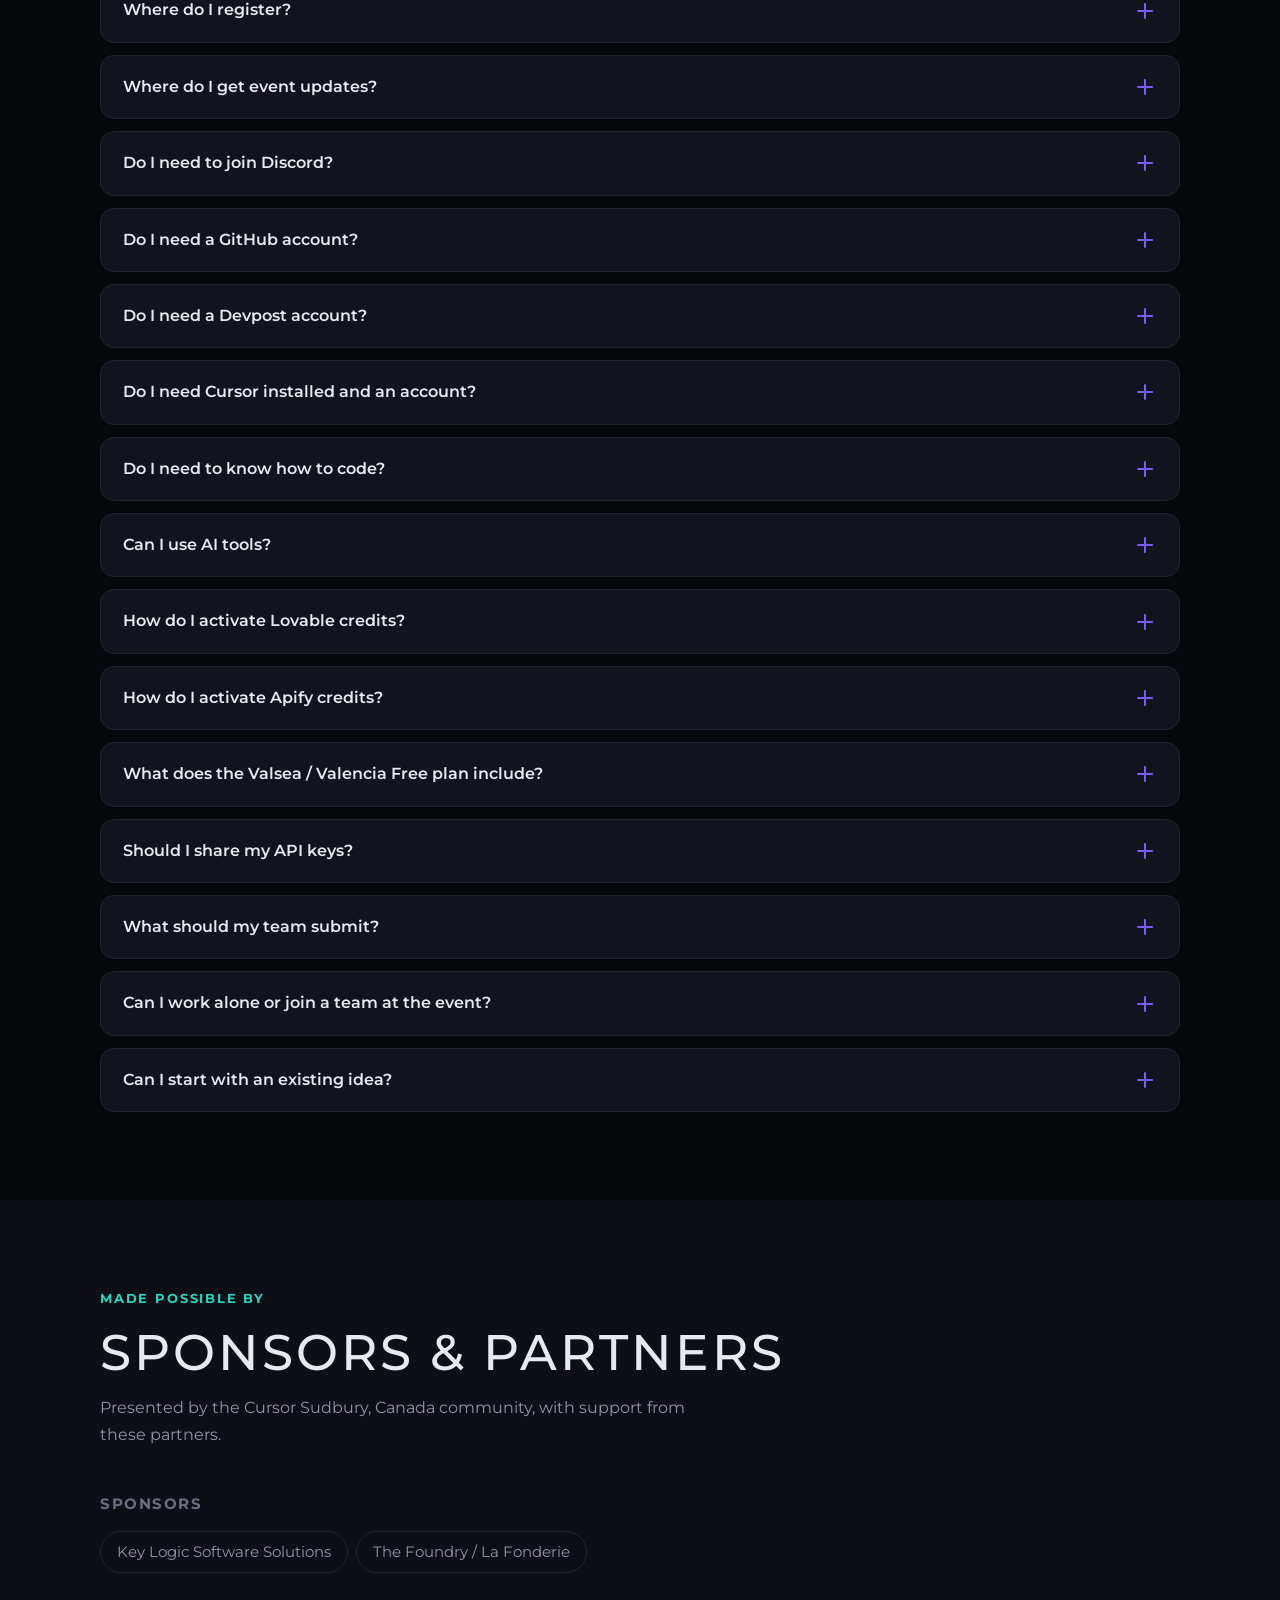
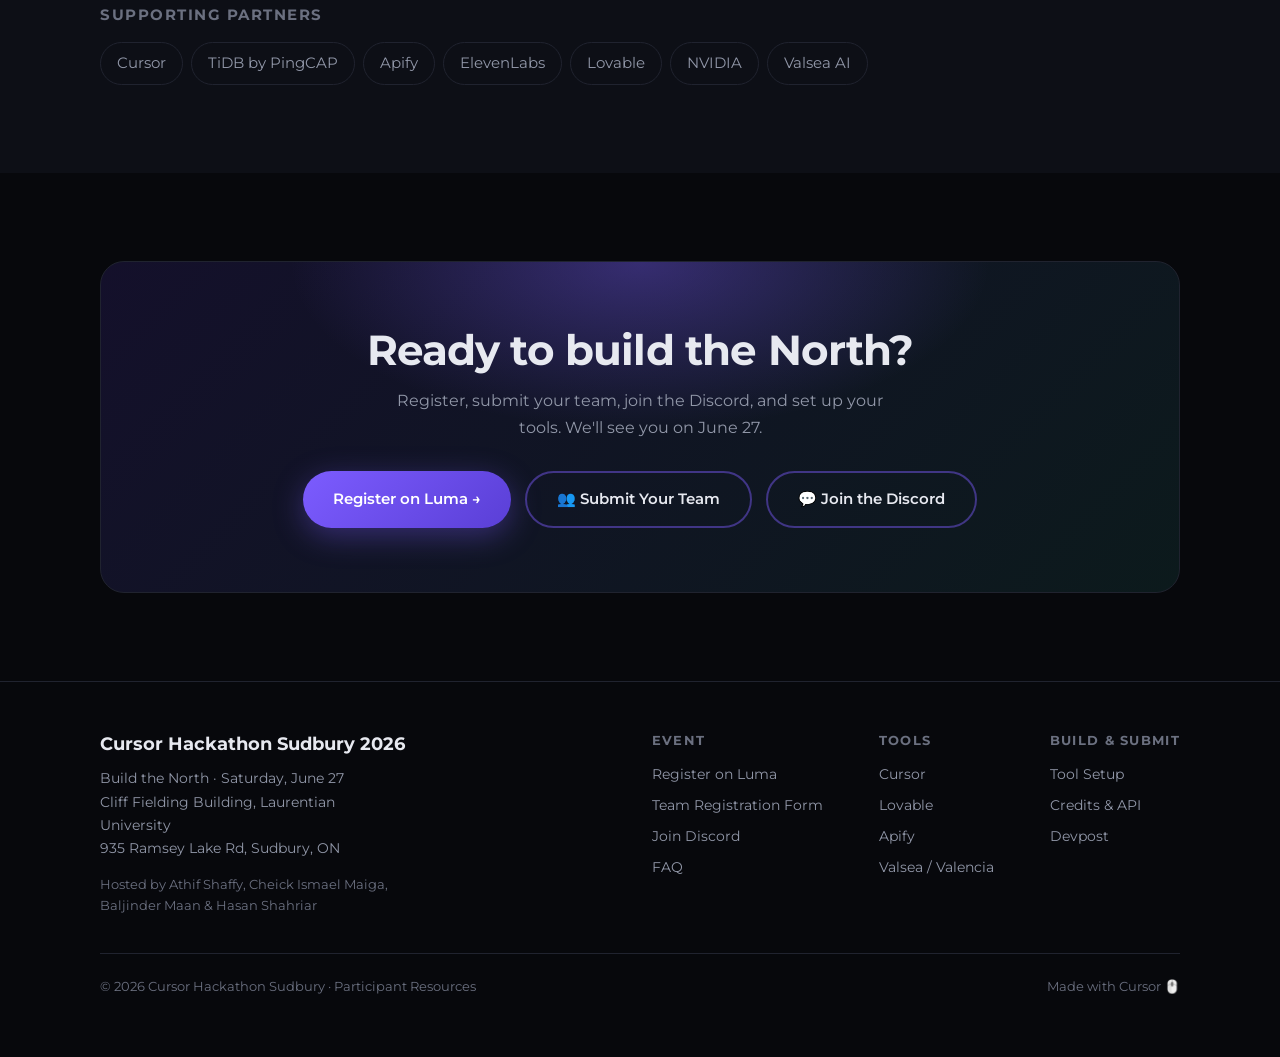
==== commit 658728c9: "Add Mentors section with Prof. Nathan Abourbih and Dr. Reza Dibaj" ====
--- a/index.html
+++ b/index.html
@@ -279,6 +279,7 @@
       <a href="#tracks">Tracks</a>
       <a href="#tools">Tools</a>
       <a href="#judges">Judges</a>
+      <a href="#mentors">Mentors</a>
       <a href="#prizes">Prizes</a>
       <a href="#start">Start Here</a>
       <a href="#setup">Setup</a>
@@ -421,8 +422,35 @@
   </div>
 </section>
 
+<!-- MENTORS -->
+<section id="mentors">
+  <div class="wrap">
+    <div class="eyebrow">Here to help you build</div>
+    <h2 class="section-title">Mentors</h2>
+    <p class="section-sub">Experienced professors and practitioners on hand throughout the event to guide teams, unblock problems, and help turn ideas into working prototypes.</p>
+    <div class="judges-grid">
+      <div class="judge">
+        <img src="assets/mentors/nathan-abourbih.jpg" alt="Prof. Nathan Abourbih" />
+        <div>
+          <div class="j-name">Prof. Nathan Abourbih</div>
+          <div class="j-role">Program Coordinator &amp; Professor, Cambrian College</div>
+          <p class="j-bio">Based in Sudbury, Nathan is a Program Coordinator and Professor at Cambrian College, where he studied Computer Systems Technology. He brings experience from roles across the Rainbow District School Board, Testmark Laboratories, and TWA Solutions / The Web Architect, with a skill set spanning leadership, management, product development, business strategy, and project management.</p>
+        </div>
+      </div>
+      <div class="judge">
+        <img src="assets/mentors/reza-dibaj.jpg" alt="Dr. Reza Dibaj" />
+        <div>
+          <div class="j-name">Dr. Reza Dibaj</div>
+          <div class="j-role">Professor of Data Science, Cambrian College</div>
+          <p class="j-bio">Dr. Dibaj is a Professor of Data Science at Cambrian College and holds a Ph.D. in Computer Science from Toronto Metropolitan University. His expertise spans machine learning, deep learning, data science, and real-world AI applications. With extensive experience across academia and industry, he is passionate about mentoring students, solving practical challenges with AI, and helping teams transform innovative ideas into impactful solutions.</p>
+        </div>
+      </div>
+    </div>
+  </div>
+</section>
+
 <!-- PRIZES -->
-<section id="prizes">
+<section id="prizes" style="background:var(--bg-soft);">
   <div class="wrap">
     <div class="eyebrow">What you're competing for</div>
     <h2 class="section-title">Prizes</h2>
@@ -469,7 +497,7 @@
 </section>
 
 <!-- START HERE -->
-<section id="start" style="background:var(--bg-soft);">
+<section id="start">
   <div class="wrap">
     <div class="eyebrow">Before the event</div>
     <h2 class="section-title">Start here</h2>
@@ -498,7 +526,7 @@
 </section>
 
 <!-- SETUP -->
-<section id="setup">
+<section id="setup" style="background:var(--bg-soft);">
   <div class="wrap">
     <div class="eyebrow">Step by step</div>
     <h2 class="section-title">Tool setup guide</h2>
@@ -576,7 +604,7 @@
 </section>
 
 <!-- CREDITS -->
-<section id="credits" style="background:var(--bg-soft);">
+<section id="credits">
   <div class="wrap">
     <div class="eyebrow">Free for participants</div>
     <h2 class="section-title">Credits &amp; API access</h2>
@@ -645,7 +673,7 @@
 </section>
 
 <!-- SUBMIT -->
-<section id="submit">
+<section id="submit" style="background:var(--bg-soft);">
   <div class="wrap">
     <div class="eyebrow">Devpost</div>
     <h2 class="section-title">Submitting your project</h2>
@@ -703,7 +731,7 @@
 </section>
 
 <!-- FAQ -->
-<section id="faq" style="background:var(--bg-soft);">
+<section id="faq">
   <div class="wrap">
     <div class="eyebrow">Questions</div>
     <h2 class="section-title">Frequently asked</h2>
@@ -731,7 +759,7 @@
 </section>
 
 <!-- SPONSORS -->
-<section id="sponsors">
+<section id="sponsors" style="background:var(--bg-soft);">
   <div class="wrap">
     <div class="eyebrow">Made possible by</div>
     <h2 class="section-title">Sponsors &amp; partners</h2>
@@ -755,7 +783,7 @@
 </section>
 
 <!-- CTA -->
-<section style="background:var(--bg-soft);">
+<section>
   <div class="wrap">
     <div class="cta-band">
       <h2>Ready to build the North?</h2>
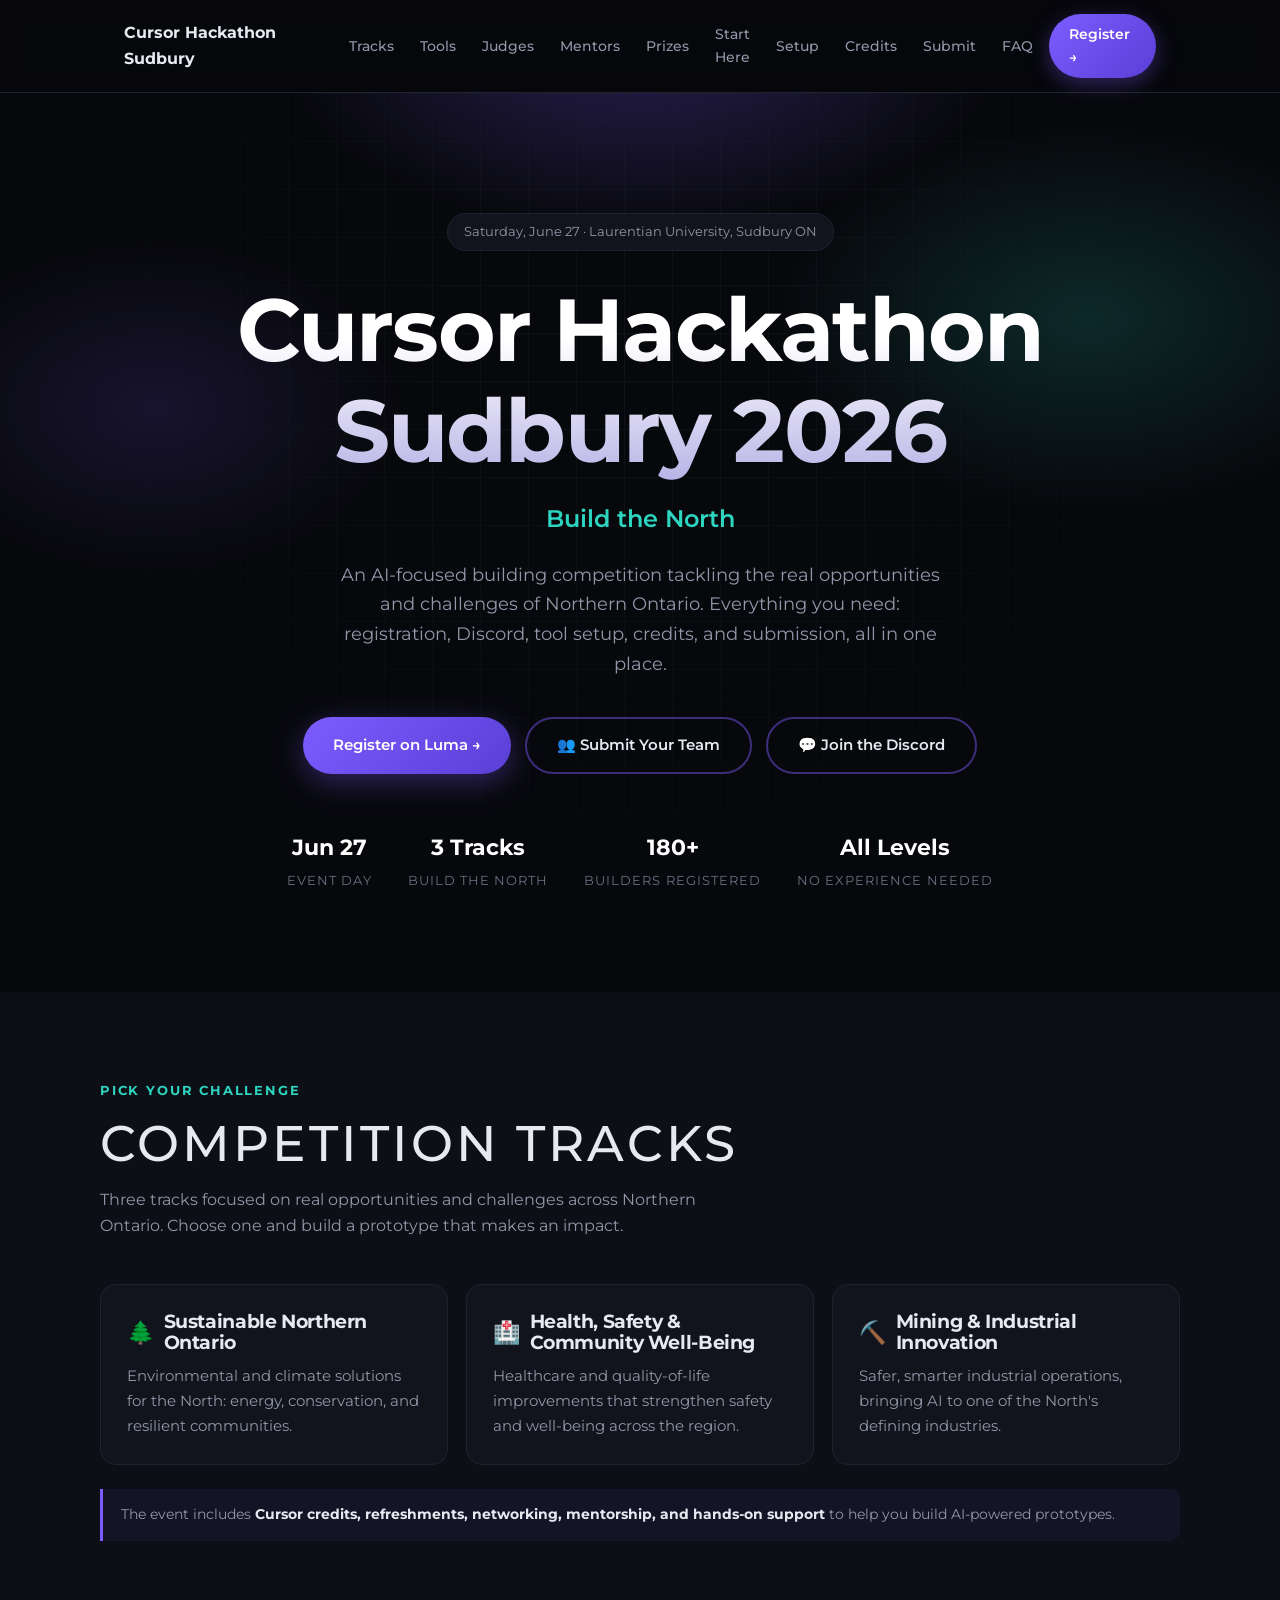
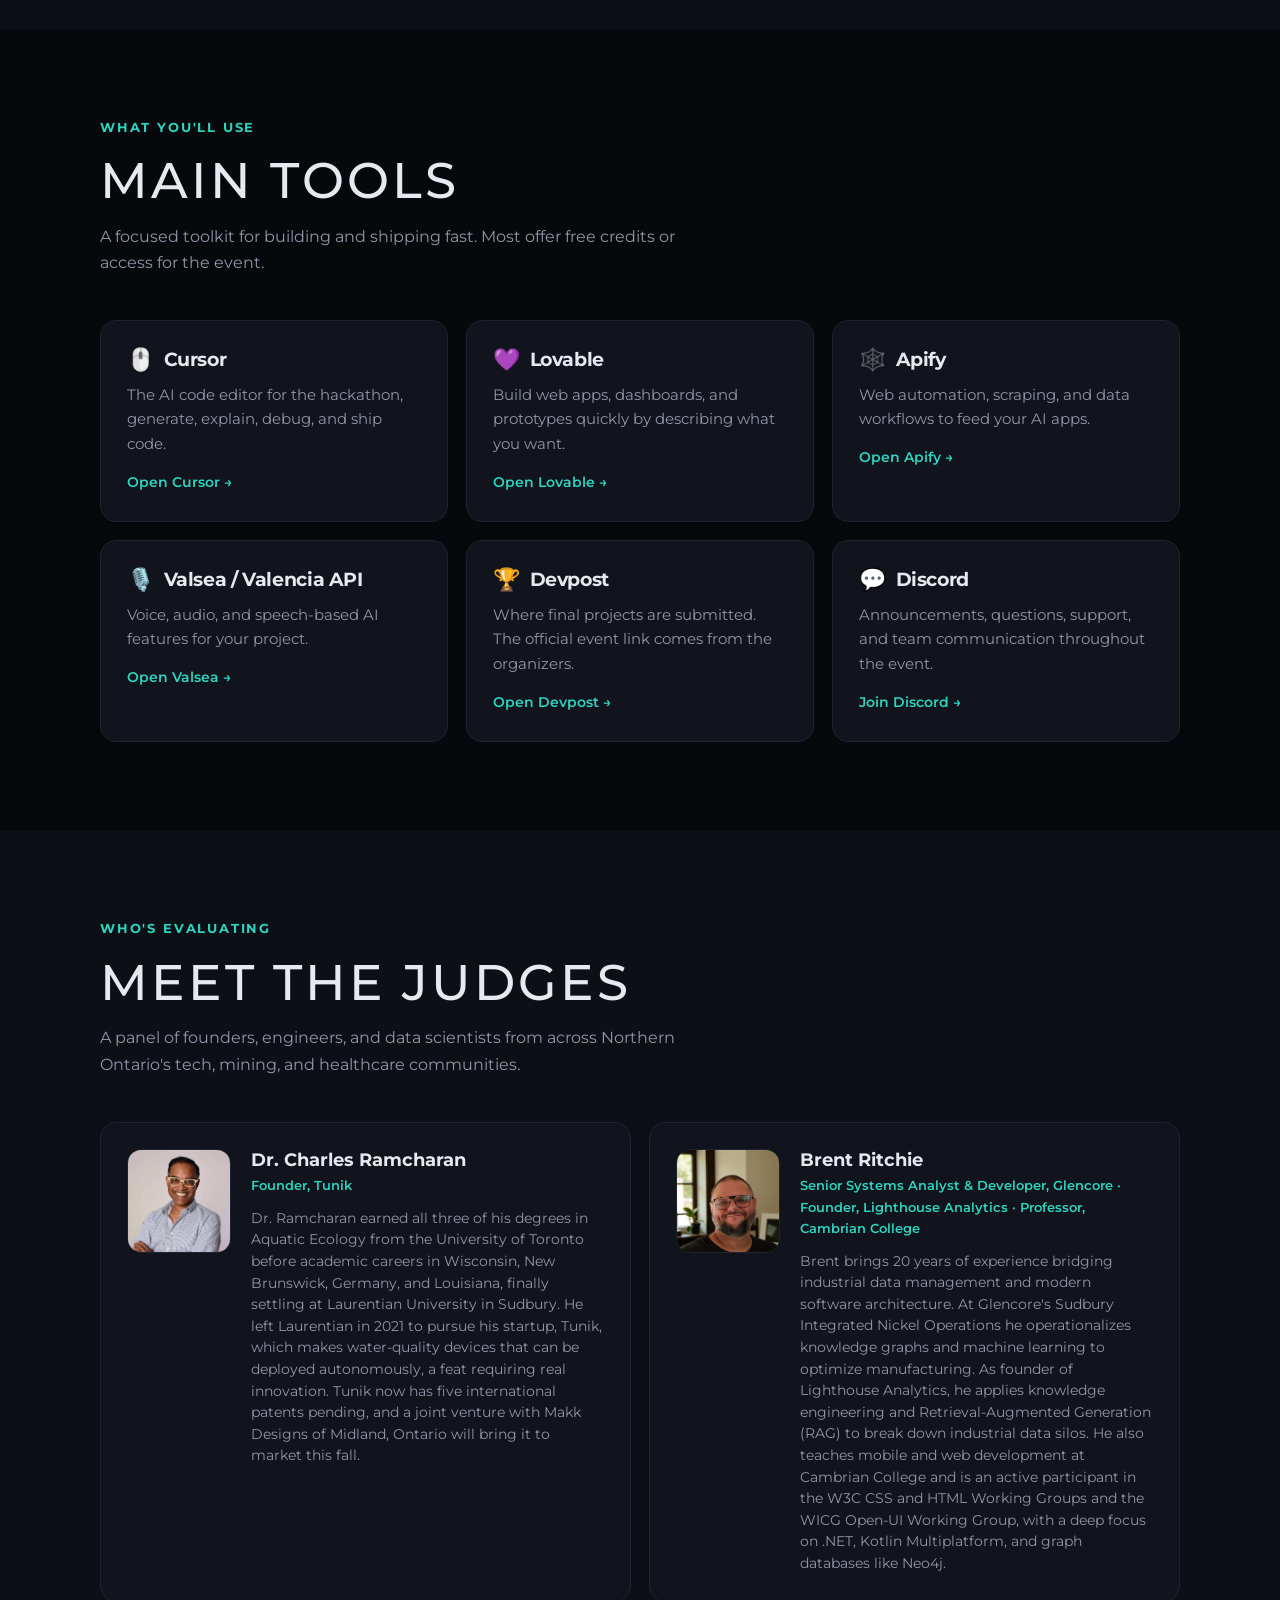
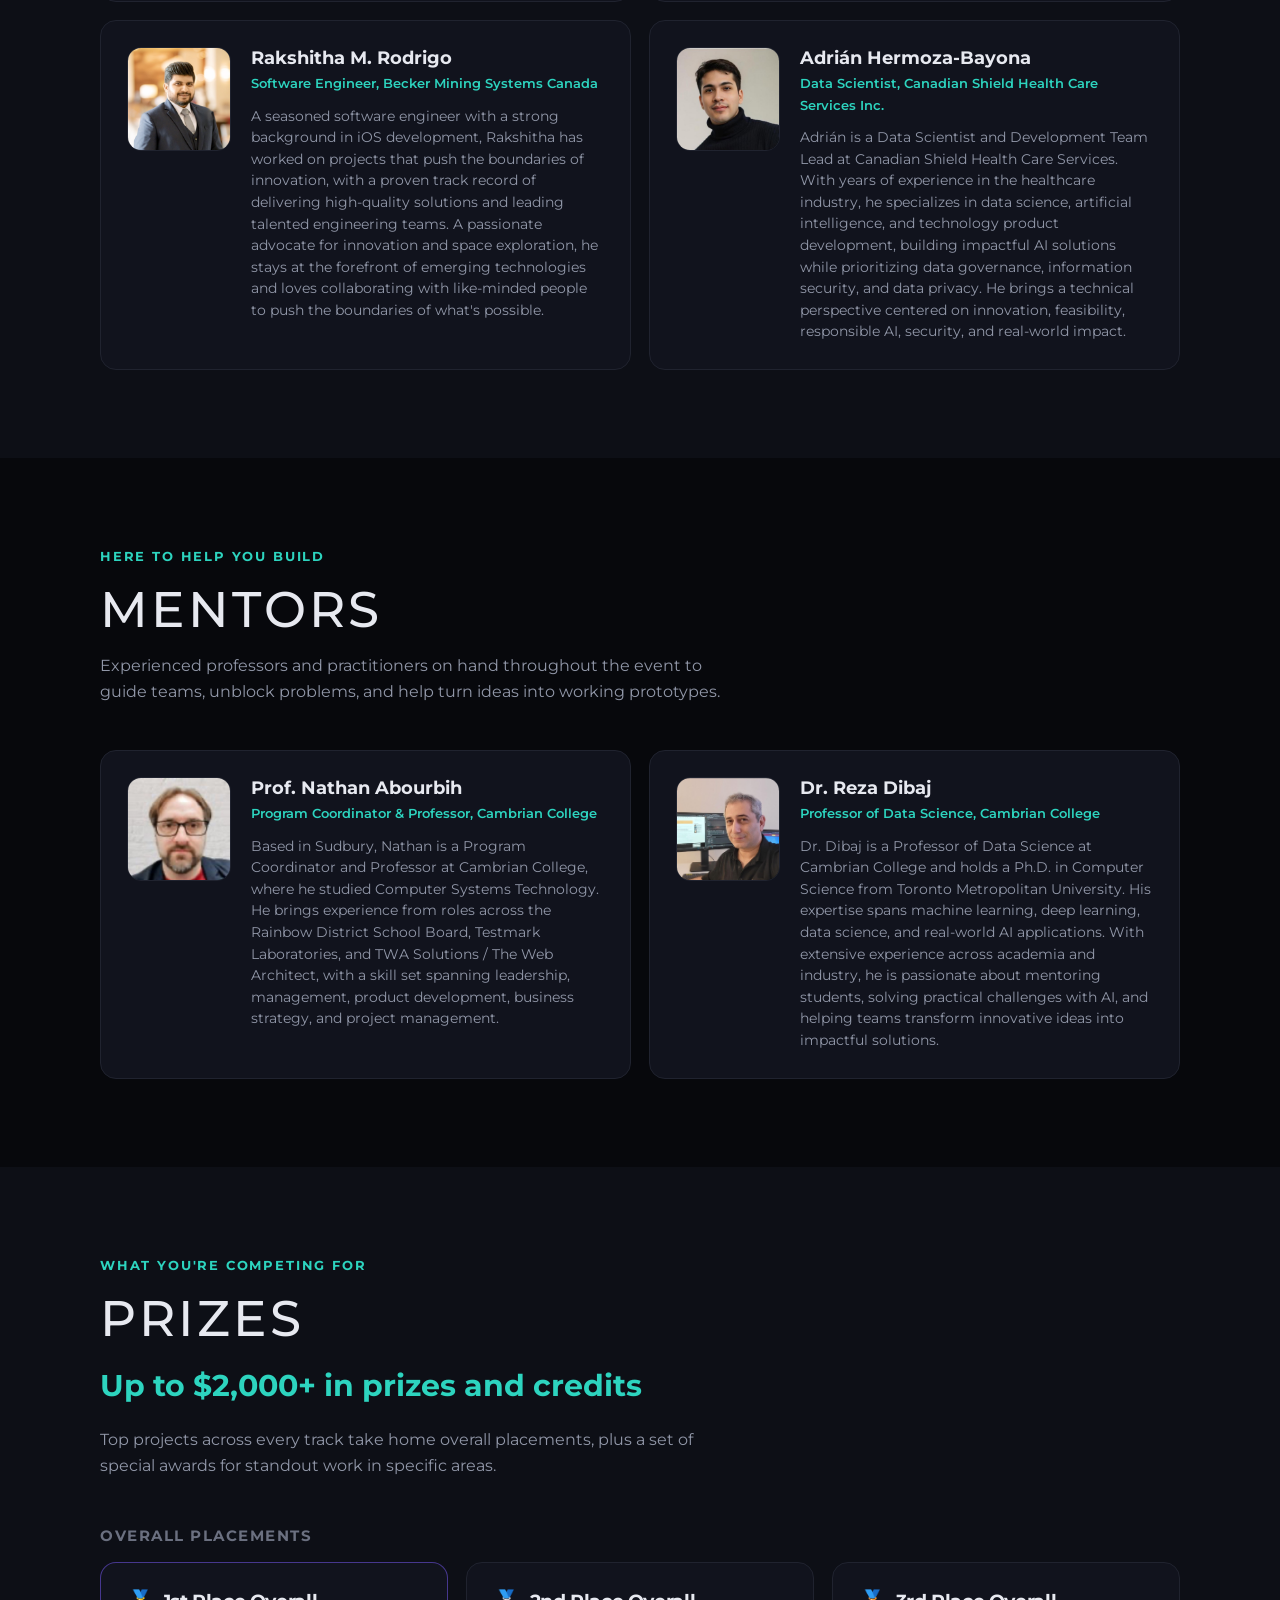
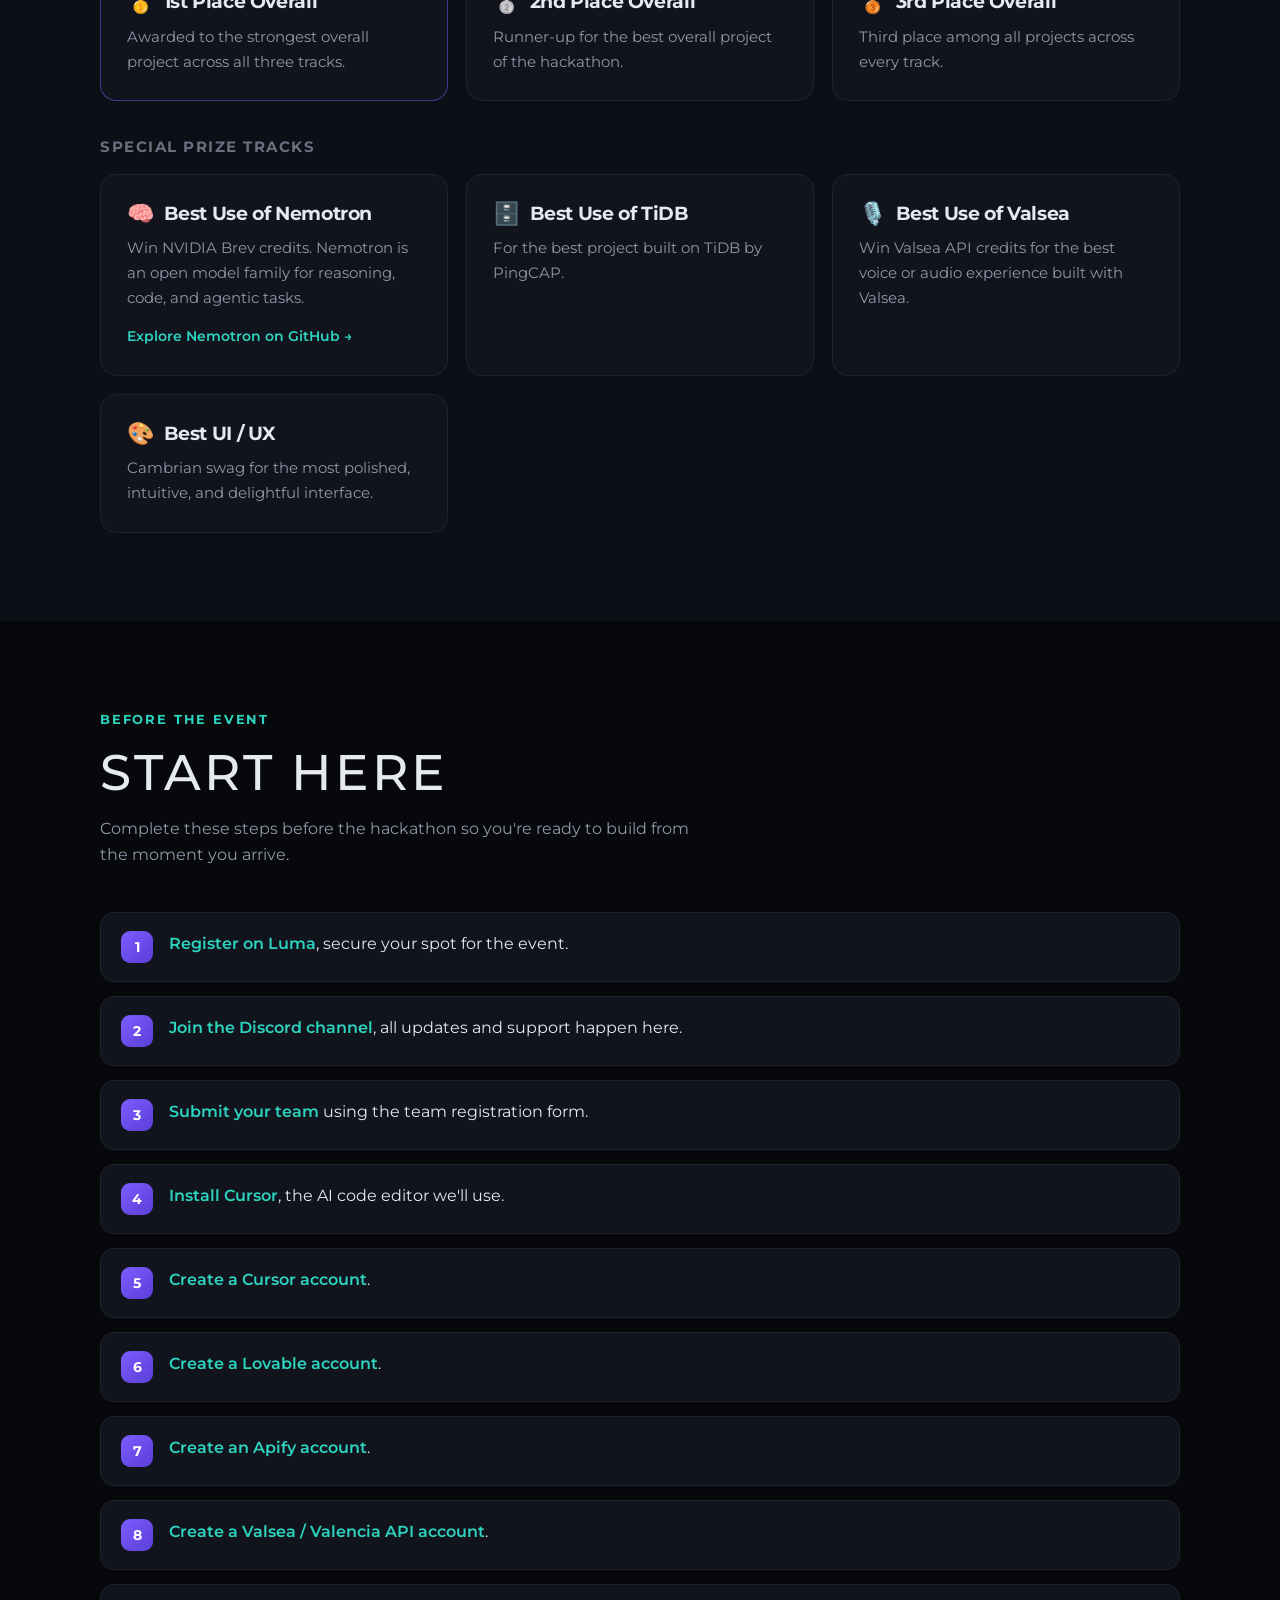
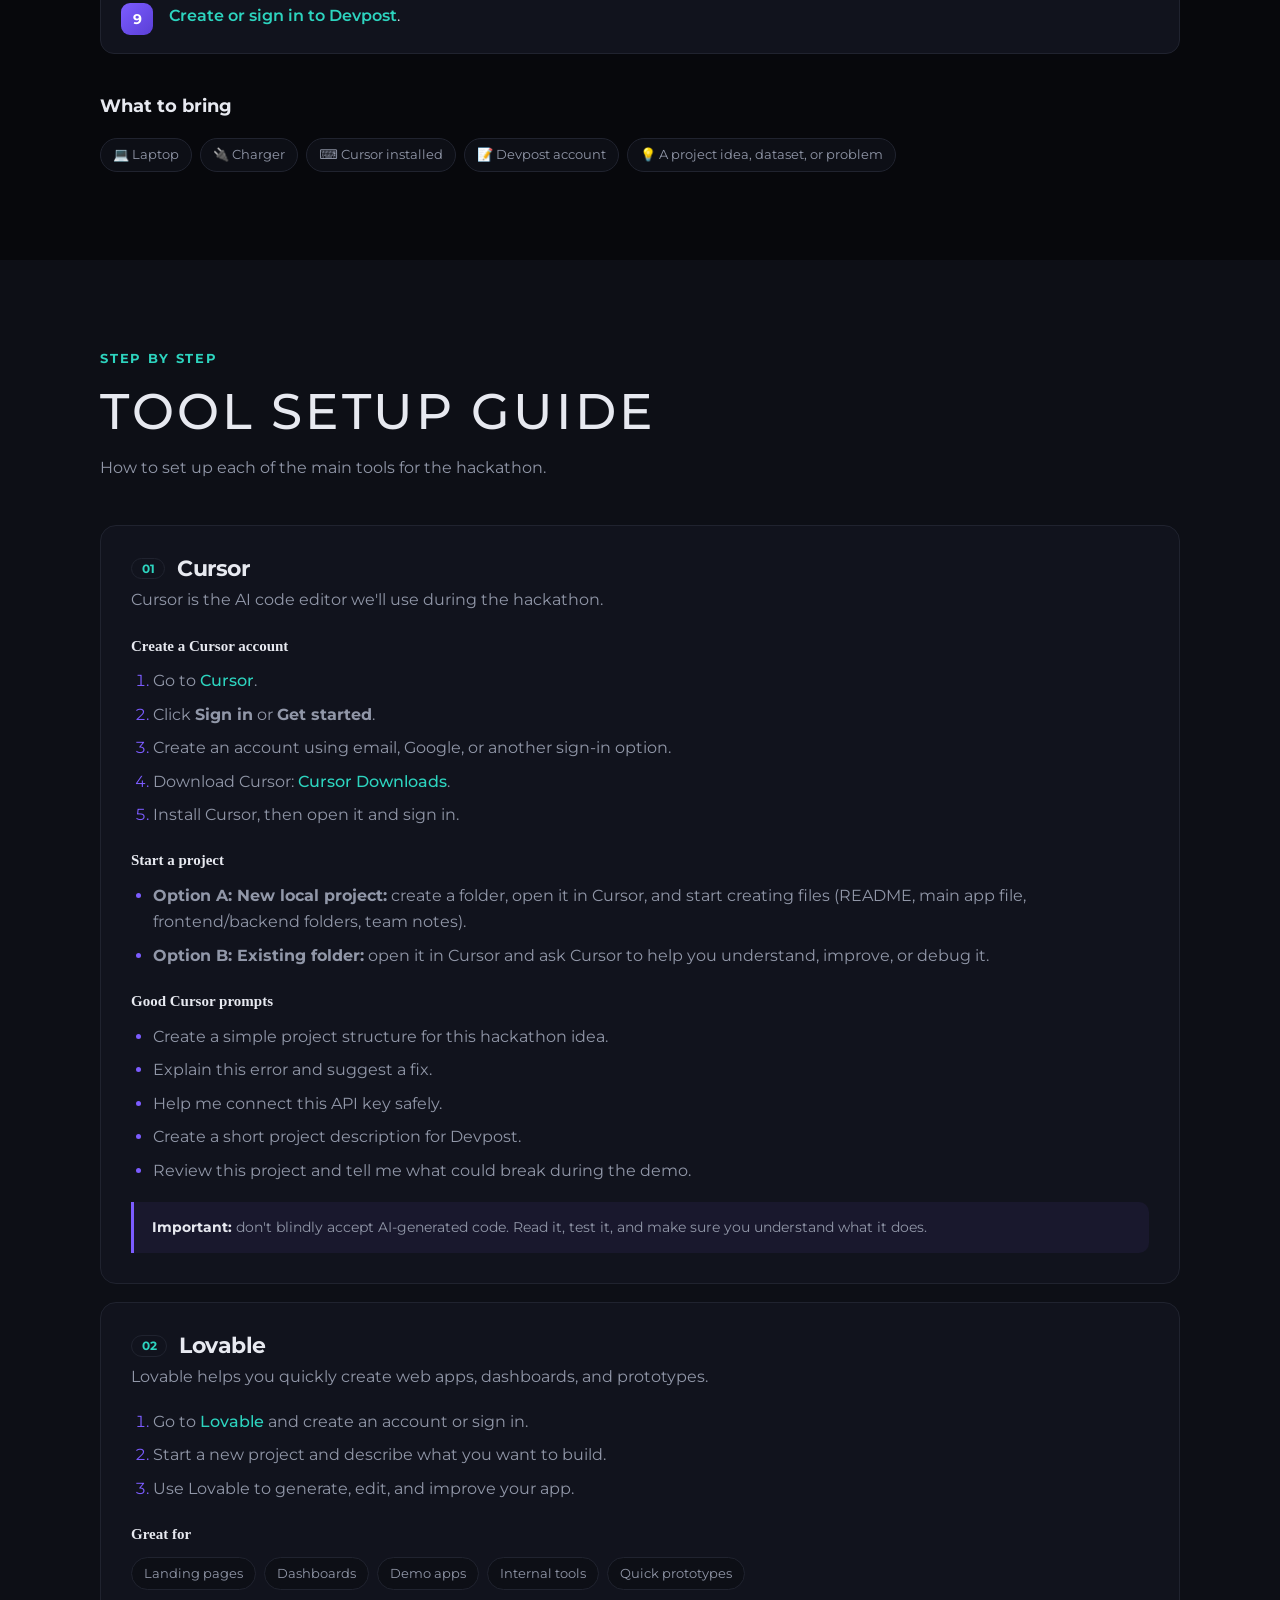
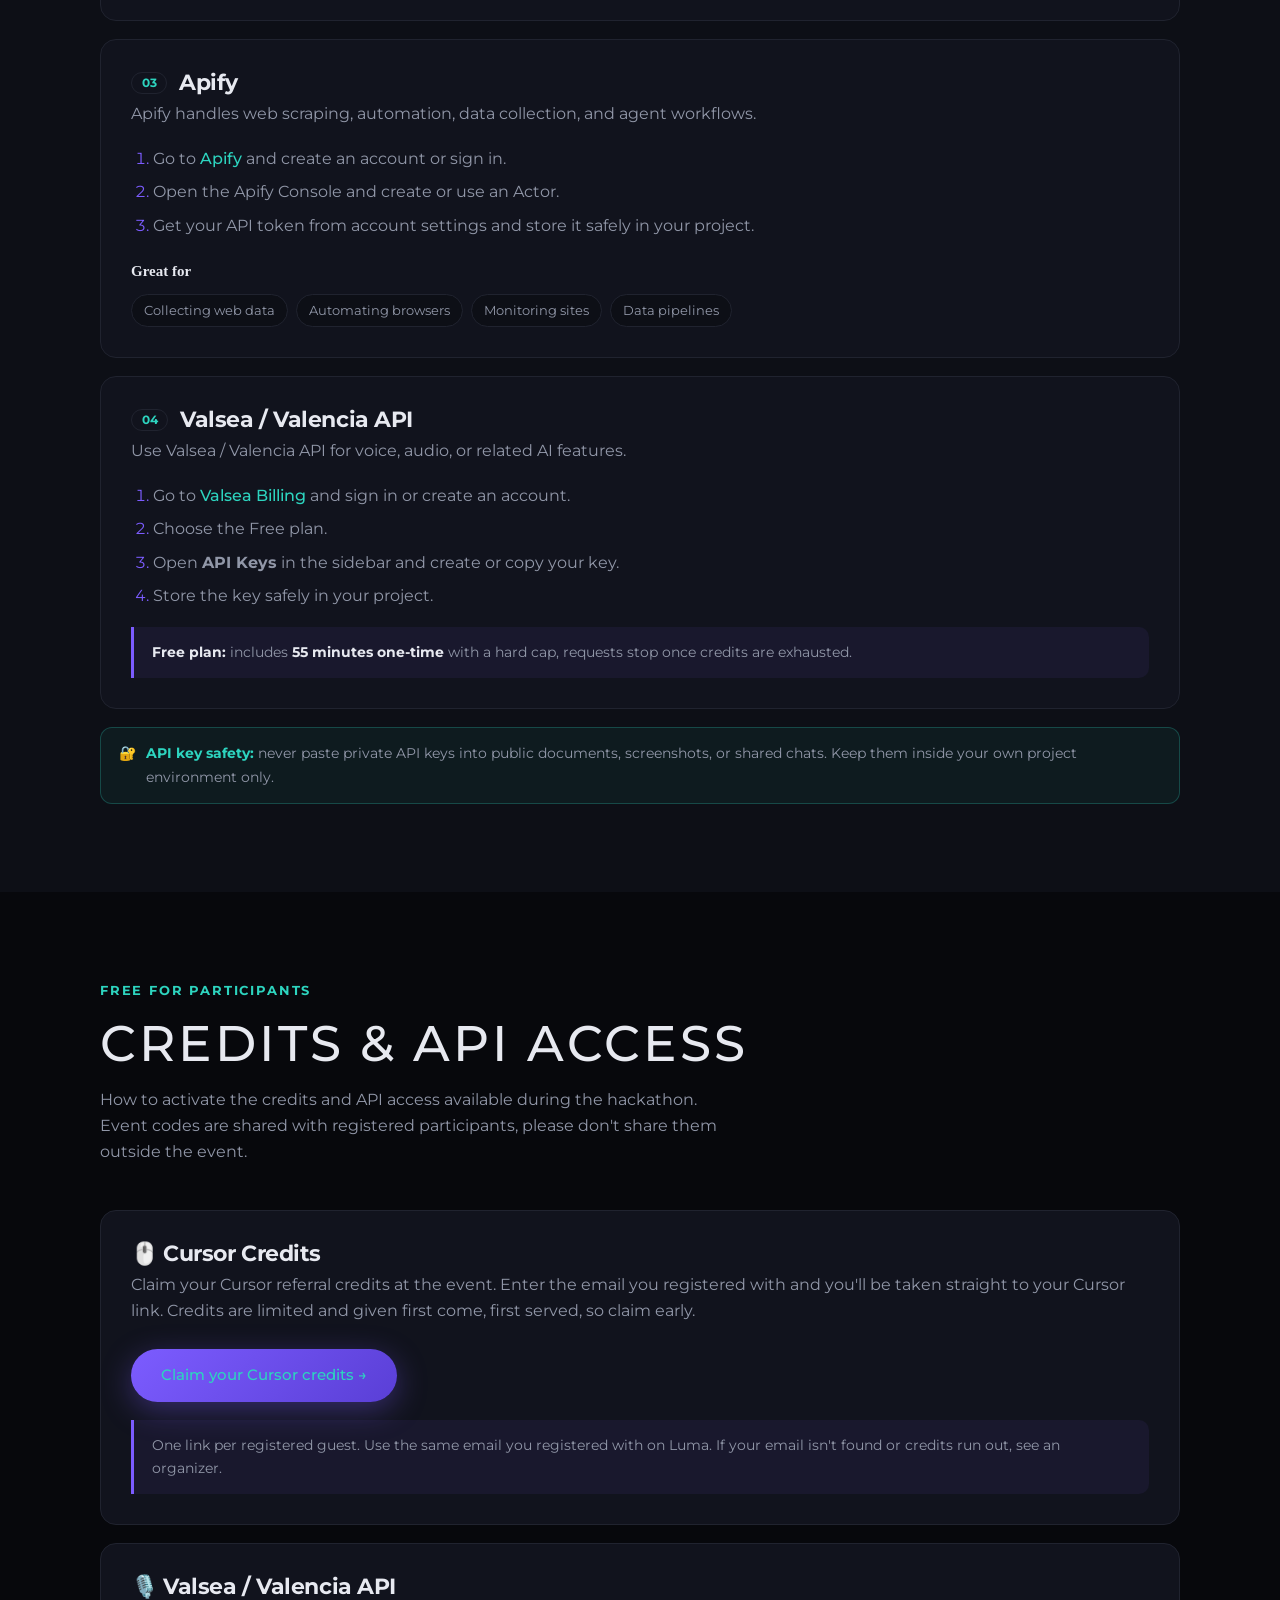
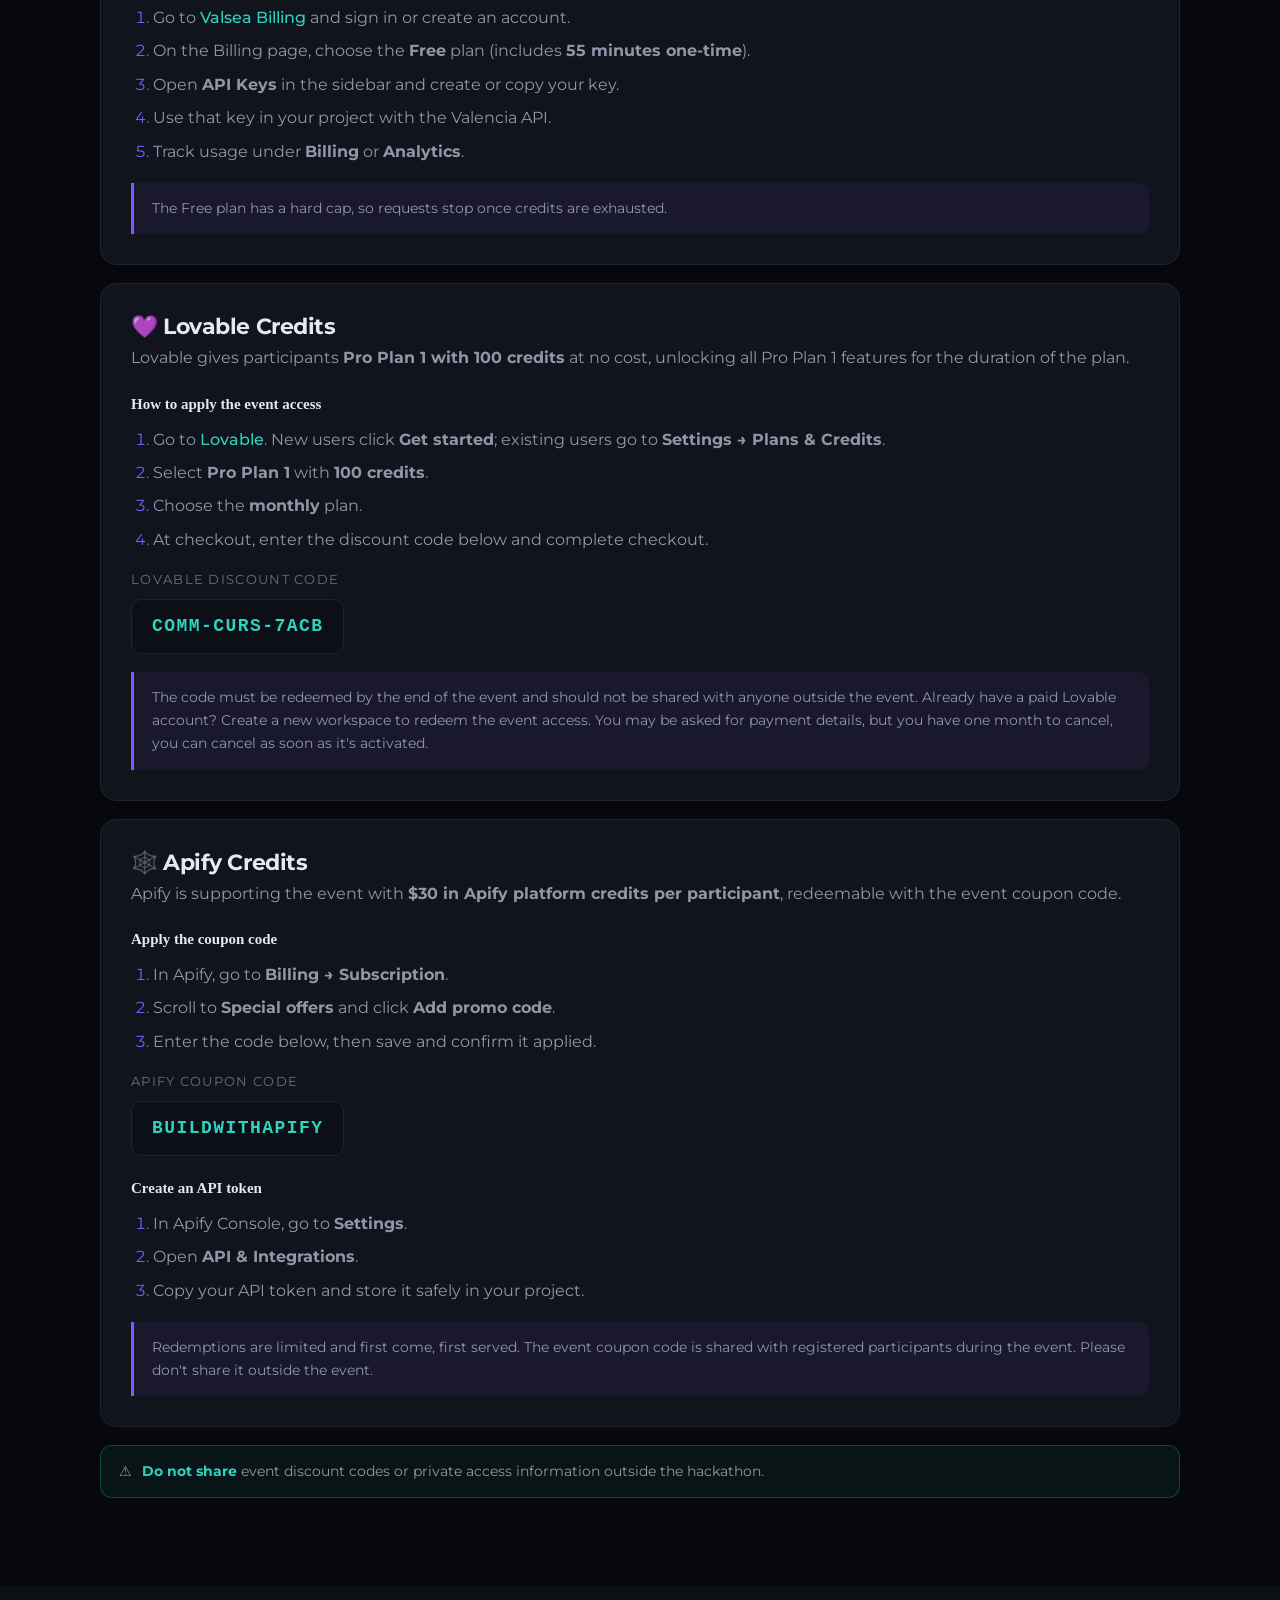
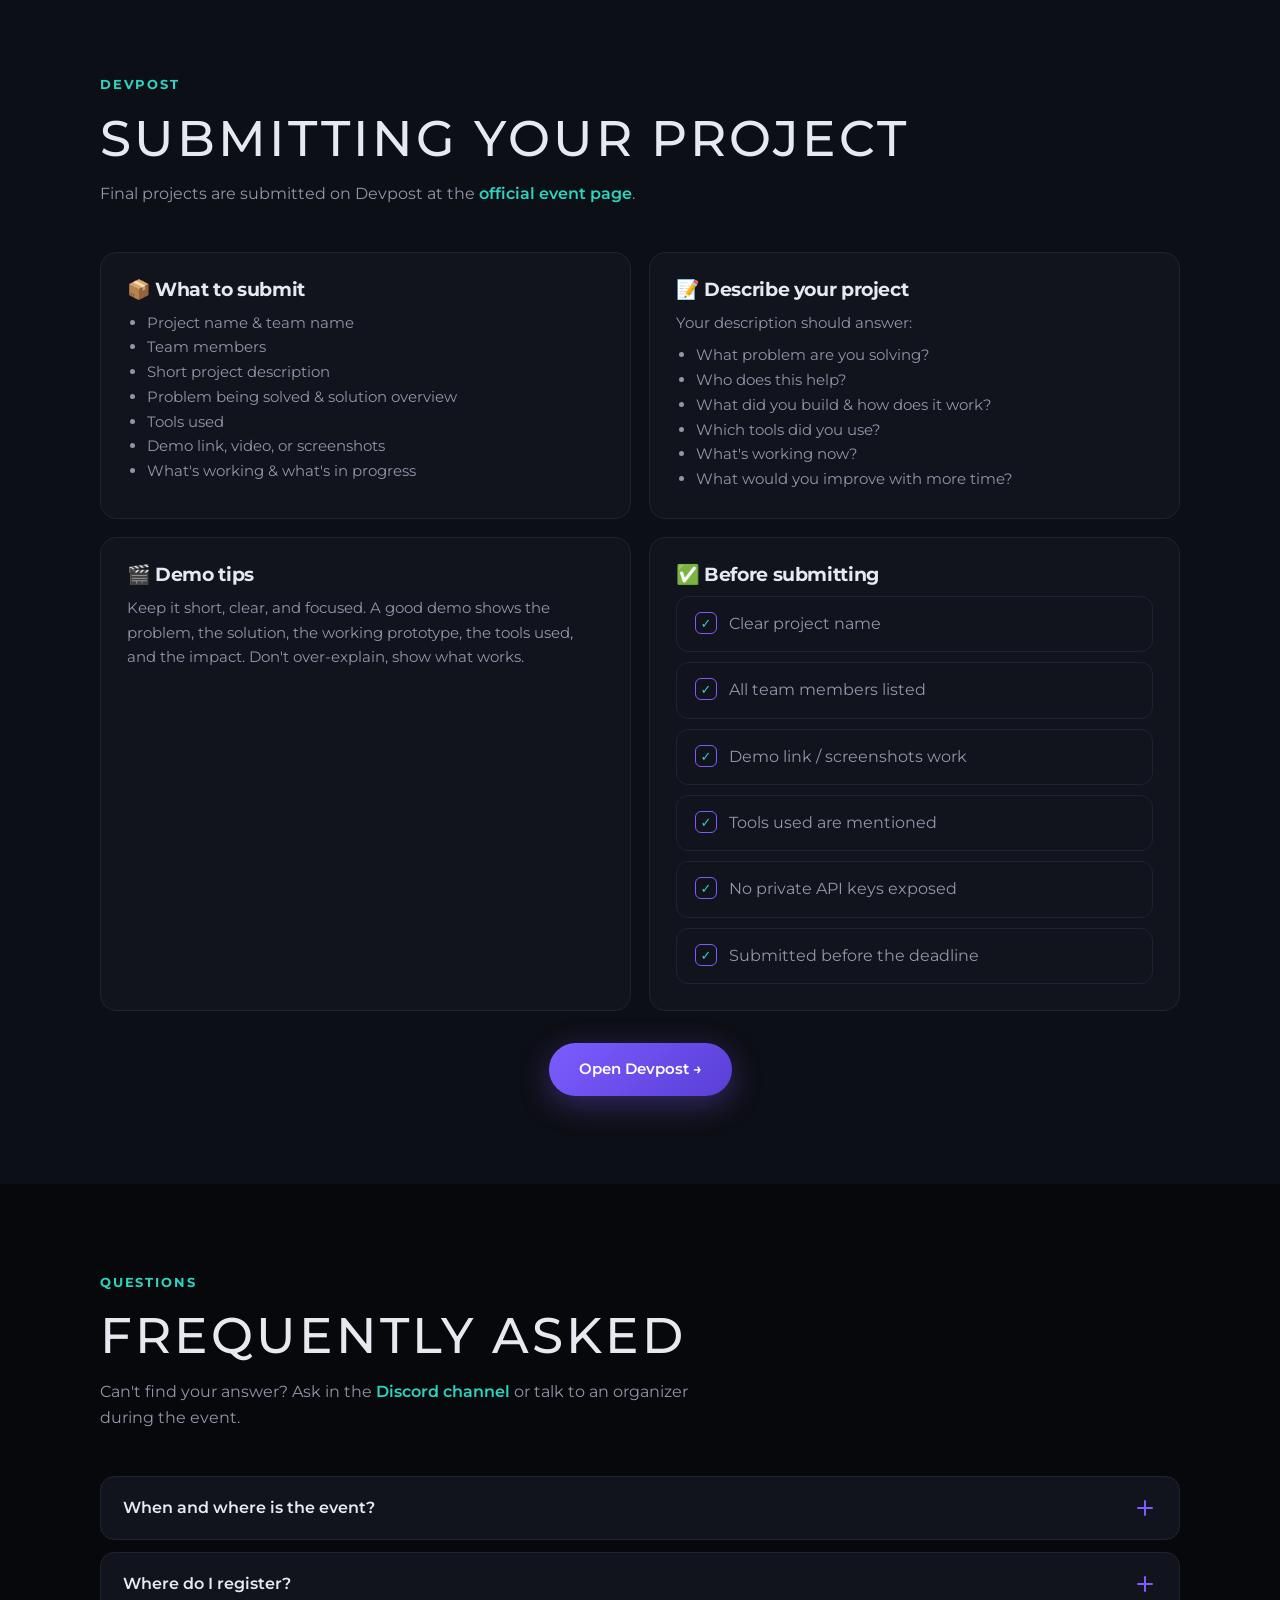
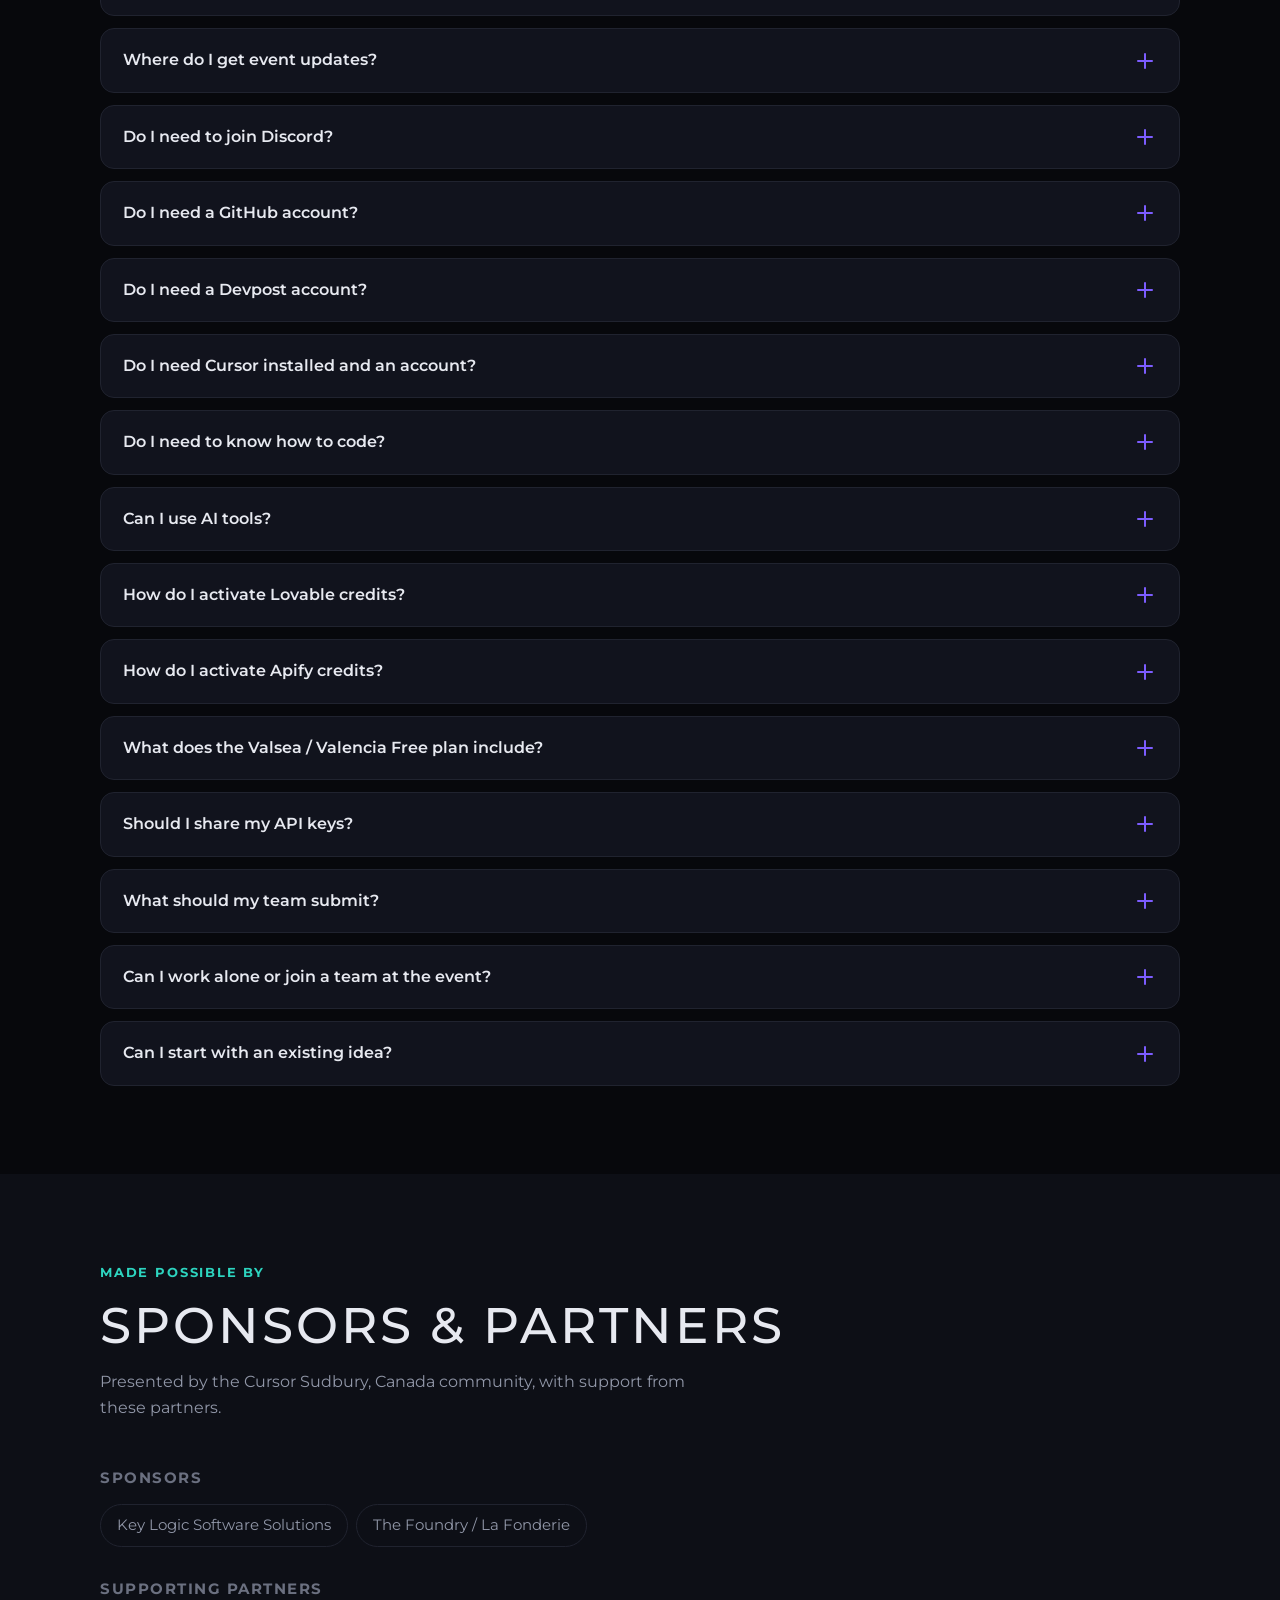
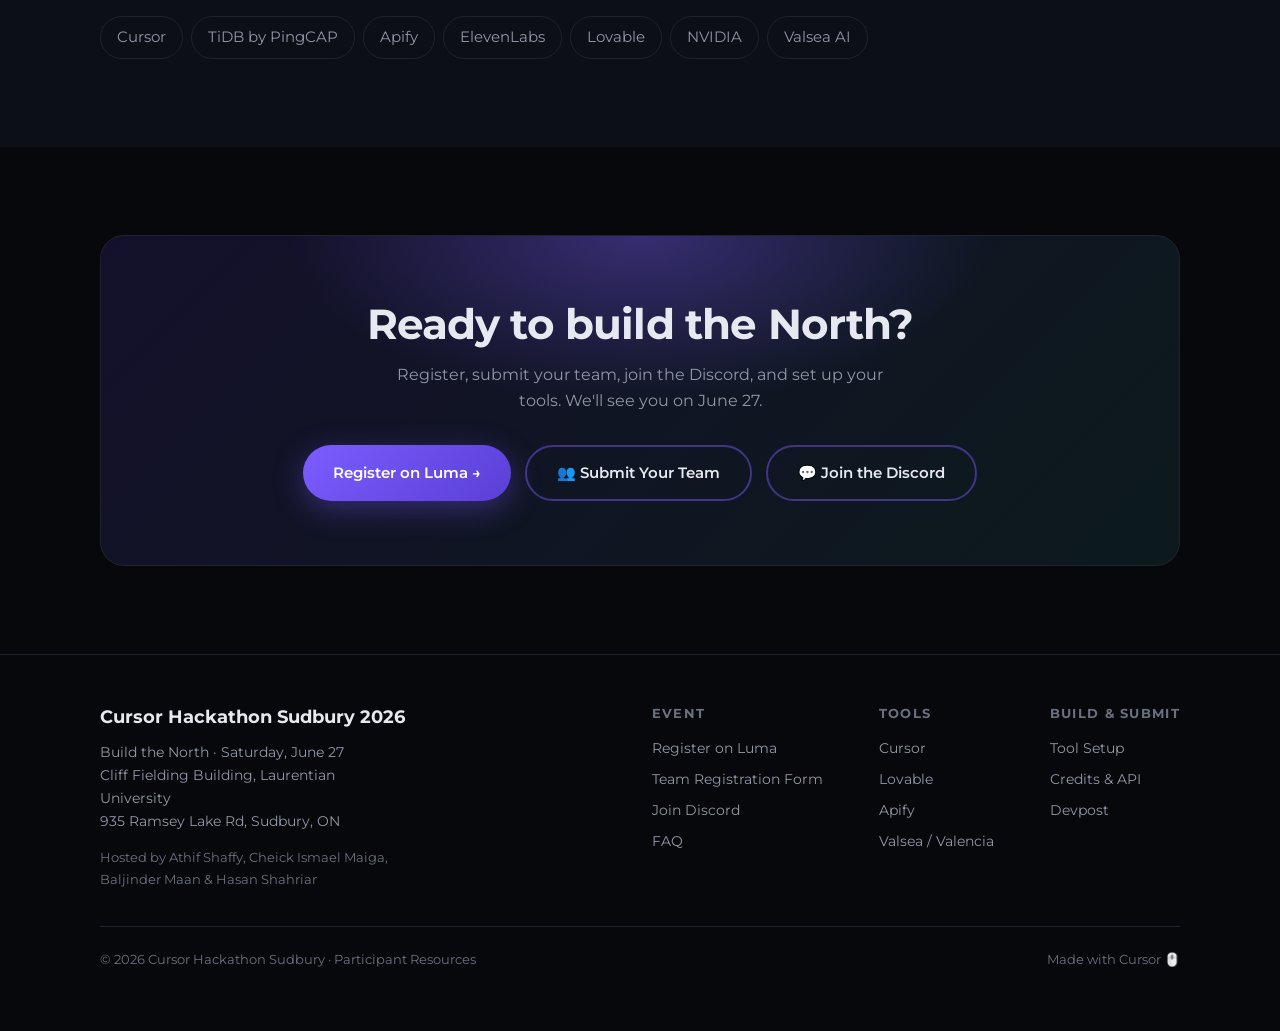
==== commit 0fb2f0c0: "Point Devpost links to the official event page Update all Devpost links to https://cursor-hackathon-" ====
--- a/index.html
+++ b/index.html
@@ -368,7 +368,7 @@
       <div class="card">
         <h3><span class="ic">🏆</span> Devpost</h3>
         <p>Where final projects are submitted. The official event link comes from the organizers.</p>
-        <a class="link" href="https://devpost.com" target="_blank" rel="noopener">Open Devpost →</a>
+        <a class="link" href="https://cursor-hackathon-sudbury.devpost.com" target="_blank" rel="noopener">Open Devpost →</a>
       </div>
       <div class="card">
         <h3><span class="ic">💬</span> Discord</h3>
@@ -511,7 +511,7 @@
       <div class="step"><div class="num"></div><div class="body"><a href="https://lovable.dev" target="_blank" rel="noopener">Create a Lovable account</a>.</div></div>
       <div class="step"><div class="num"></div><div class="body"><a href="https://apify.com" target="_blank" rel="noopener">Create an Apify account</a>.</div></div>
       <div class="step"><div class="num"></div><div class="body"><a href="https://valsea.ai/dashboard/billing" target="_blank" rel="noopener">Create a Valsea / Valencia API account</a>.</div></div>
-      <div class="step"><div class="num"></div><div class="body"><a href="https://devpost.com" target="_blank" rel="noopener">Create or sign in to Devpost</a>.</div></div>
+      <div class="step"><div class="num"></div><div class="body"><a href="https://cursor-hackathon-sudbury.devpost.com" target="_blank" rel="noopener">Create or sign in to Devpost</a>.</div></div>
     </div>
 
     <h4 style="font-family:'Montserrat';font-size:18px;margin:38px 0 16px;">What to bring</h4>
@@ -677,7 +677,7 @@
   <div class="wrap">
     <div class="eyebrow">Devpost</div>
     <h2 class="section-title">Submitting your project</h2>
-    <p class="section-sub">Final projects are submitted on Devpost. The official event submission link is shared by the organizers.</p>
+    <p class="section-sub">Final projects are submitted on Devpost at the <a href="https://cursor-hackathon-sudbury.devpost.com" target="_blank" rel="noopener" style="color:var(--accent-2);font-weight:600;">official event page</a>.</p>
 
     <div class="grid grid-2">
       <div class="card">
@@ -725,7 +725,7 @@
     </div>
 
     <div style="text-align:center;margin-top:32px;">
-      <a href="https://devpost.com" target="_blank" rel="noopener" class="btn btn-primary">Open Devpost →</a>
+      <a href="https://cursor-hackathon-sudbury.devpost.com" target="_blank" rel="noopener" class="btn btn-primary">Open Devpost →</a>
     </div>
   </div>
 </section>
@@ -743,7 +743,7 @@
       <details class="faq"><summary>Where do I get event updates?<span class="plus"></span></summary><div class="answer">All important updates are shared through Discord. Please <a href="https://discord.gg/Px5hHgSCt" target="_blank" rel="noopener">join the Discord</a> before the event.</div></details>
       <details class="faq"><summary>Do I need to join Discord?<span class="plus"></span></summary><div class="answer">Yes. Discord is used for announcements, schedule updates, team formation, tool setup help, submission reminders, and questions during the hackathon. <a href="https://discord.gg/Px5hHgSCt" target="_blank" rel="noopener">Join the Discord</a>.</div></details>
       <details class="faq"><summary>Do I need a GitHub account?<span class="plus"></span></summary><div class="answer">No. Participants don't need a GitHub account, the event uses Devpost for project submissions.</div></details>
-      <details class="faq"><summary>Do I need a Devpost account?<span class="plus"></span></summary><div class="answer">Yes. Devpost is used for final submission. <a href="https://devpost.com" target="_blank" rel="noopener">Create or sign in here</a>. The official event submission link is shared by the organizers.</div></details>
+      <details class="faq"><summary>Do I need a Devpost account?<span class="plus"></span></summary><div class="answer">Yes. Devpost is used for final submission. Register and submit at the <a href="https://cursor-hackathon-sudbury.devpost.com" target="_blank" rel="noopener">official event page</a>.</div></details>
       <details class="faq"><summary>Do I need Cursor installed and an account?<span class="plus"></span></summary><div class="answer">Yes to both. <a href="https://cursor.com/downloads" target="_blank" rel="noopener">Download Cursor</a> and <a href="https://cursor.com" target="_blank" rel="noopener">create an account</a> before the event.</div></details>
       <details class="faq"><summary>Do I need to know how to code?<span class="plus"></span></summary><div class="answer">You don't need to be an expert. Cursor and the other tools can help you build, debug, and explain code. Teams are encouraged to work together.</div></details>
       <details class="faq"><summary>Can I use AI tools?<span class="plus"></span></summary><div class="answer">Yes, you're encouraged to use Cursor and other AI tools. Just make sure you understand and test the code you use.</div></details>
@@ -825,7 +825,7 @@
         <h5>Build &amp; Submit</h5>
         <a href="#setup">Tool Setup</a>
         <a href="#credits">Credits &amp; API</a>
-        <a href="https://devpost.com" target="_blank" rel="noopener">Devpost</a>
+        <a href="https://cursor-hackathon-sudbury.devpost.com" target="_blank" rel="noopener">Devpost</a>
       </div>
     </div>
   </div>
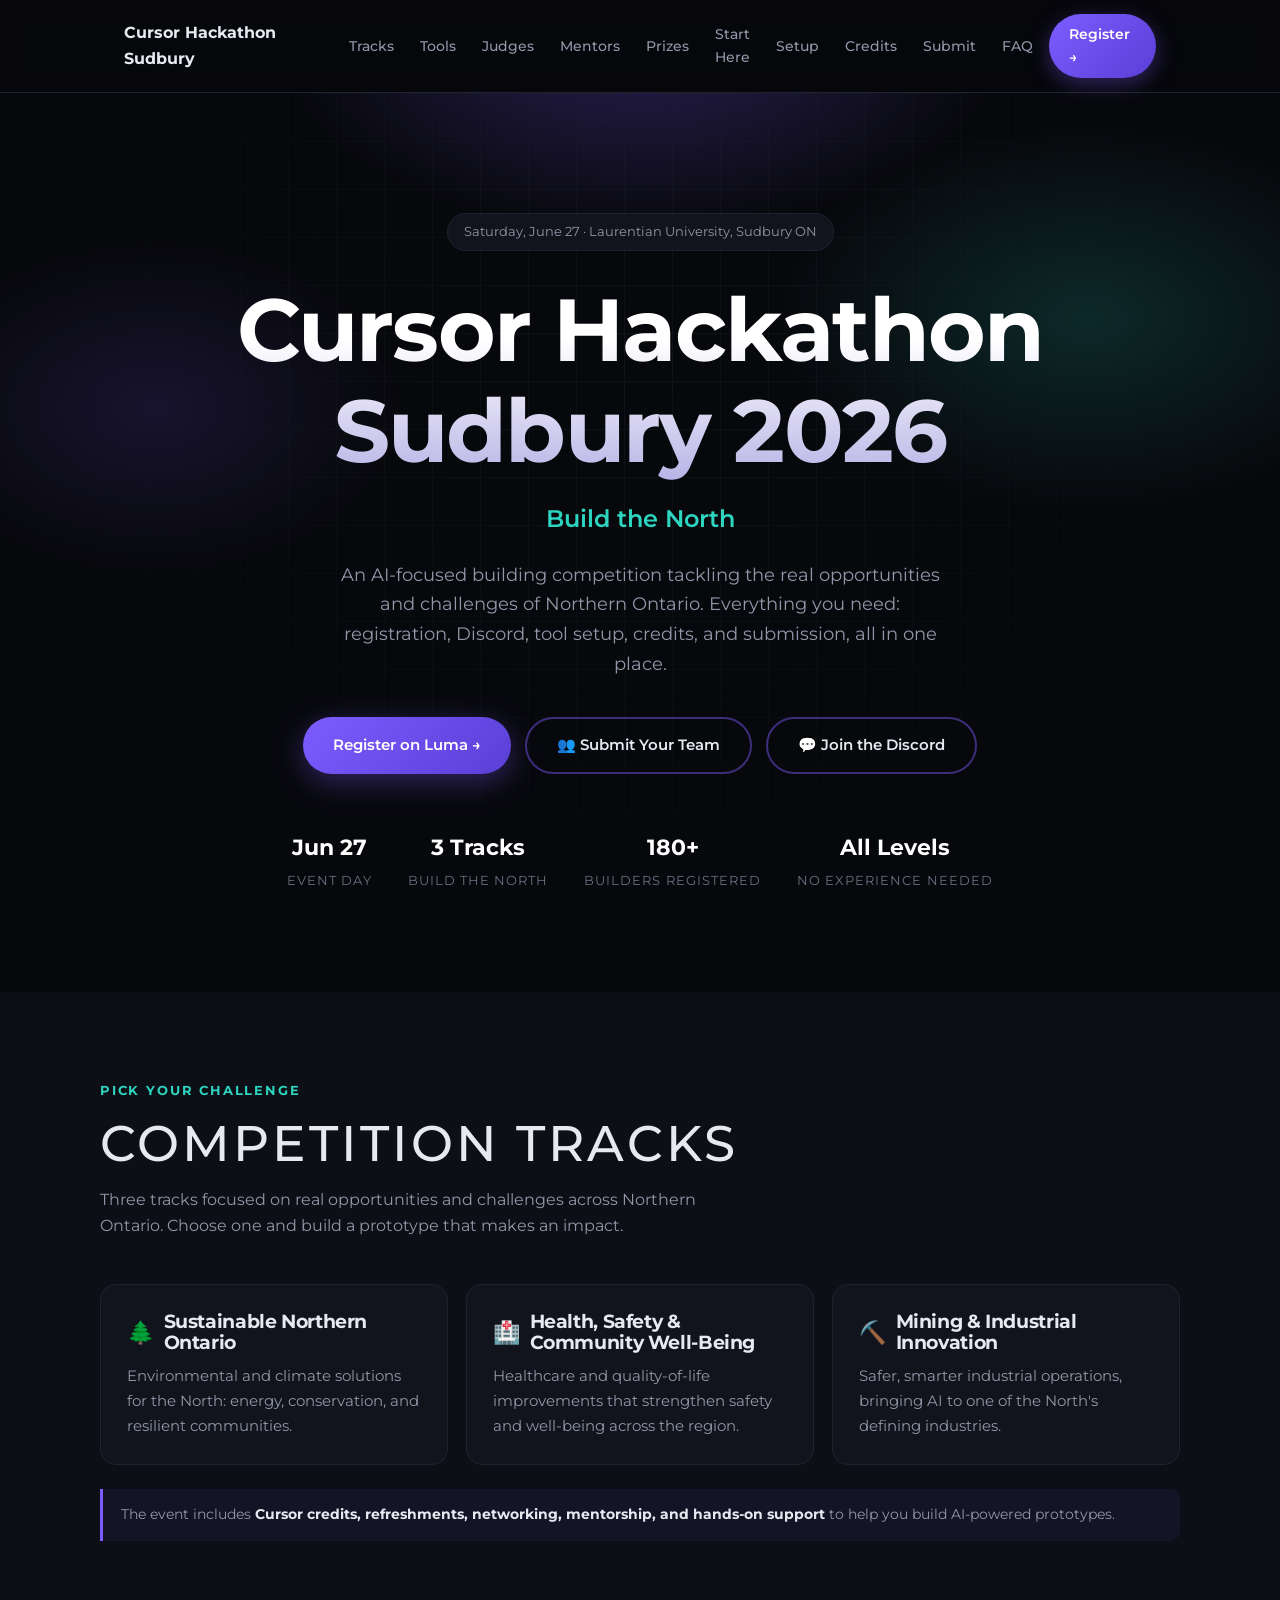
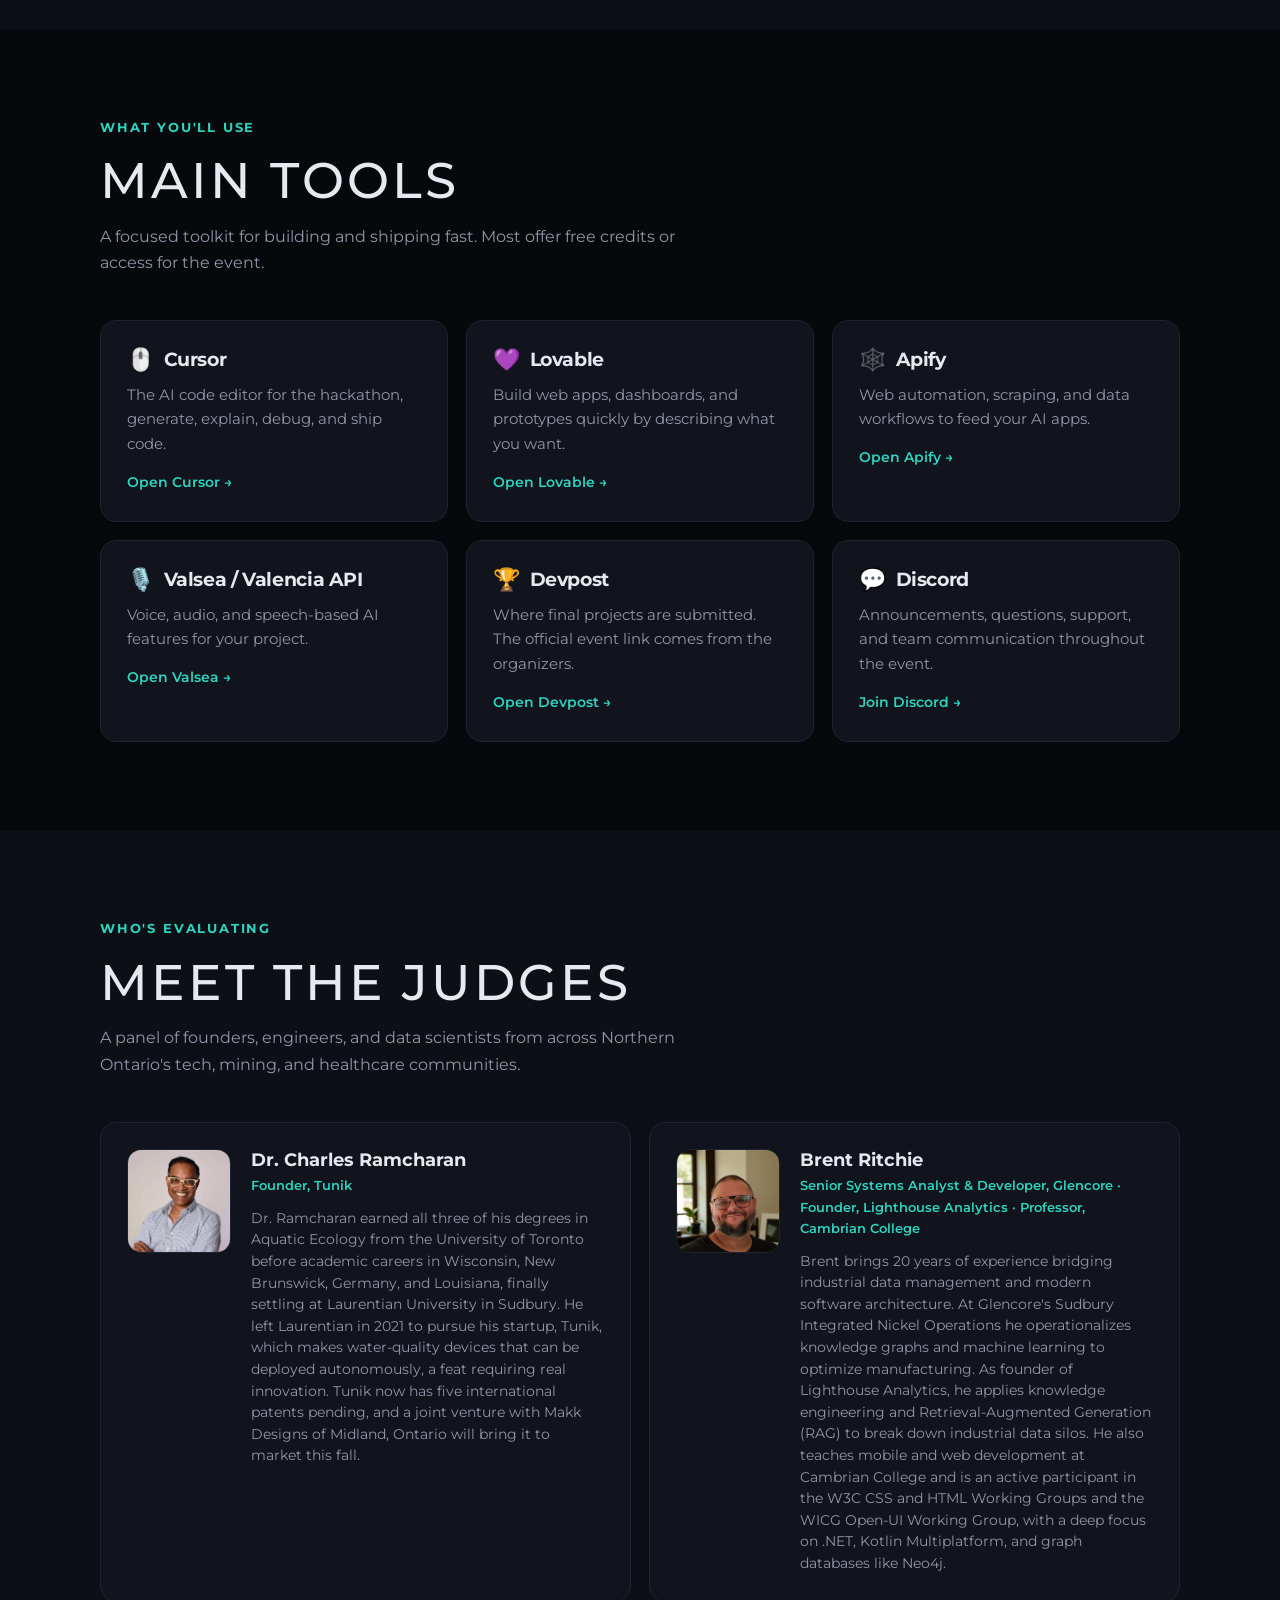
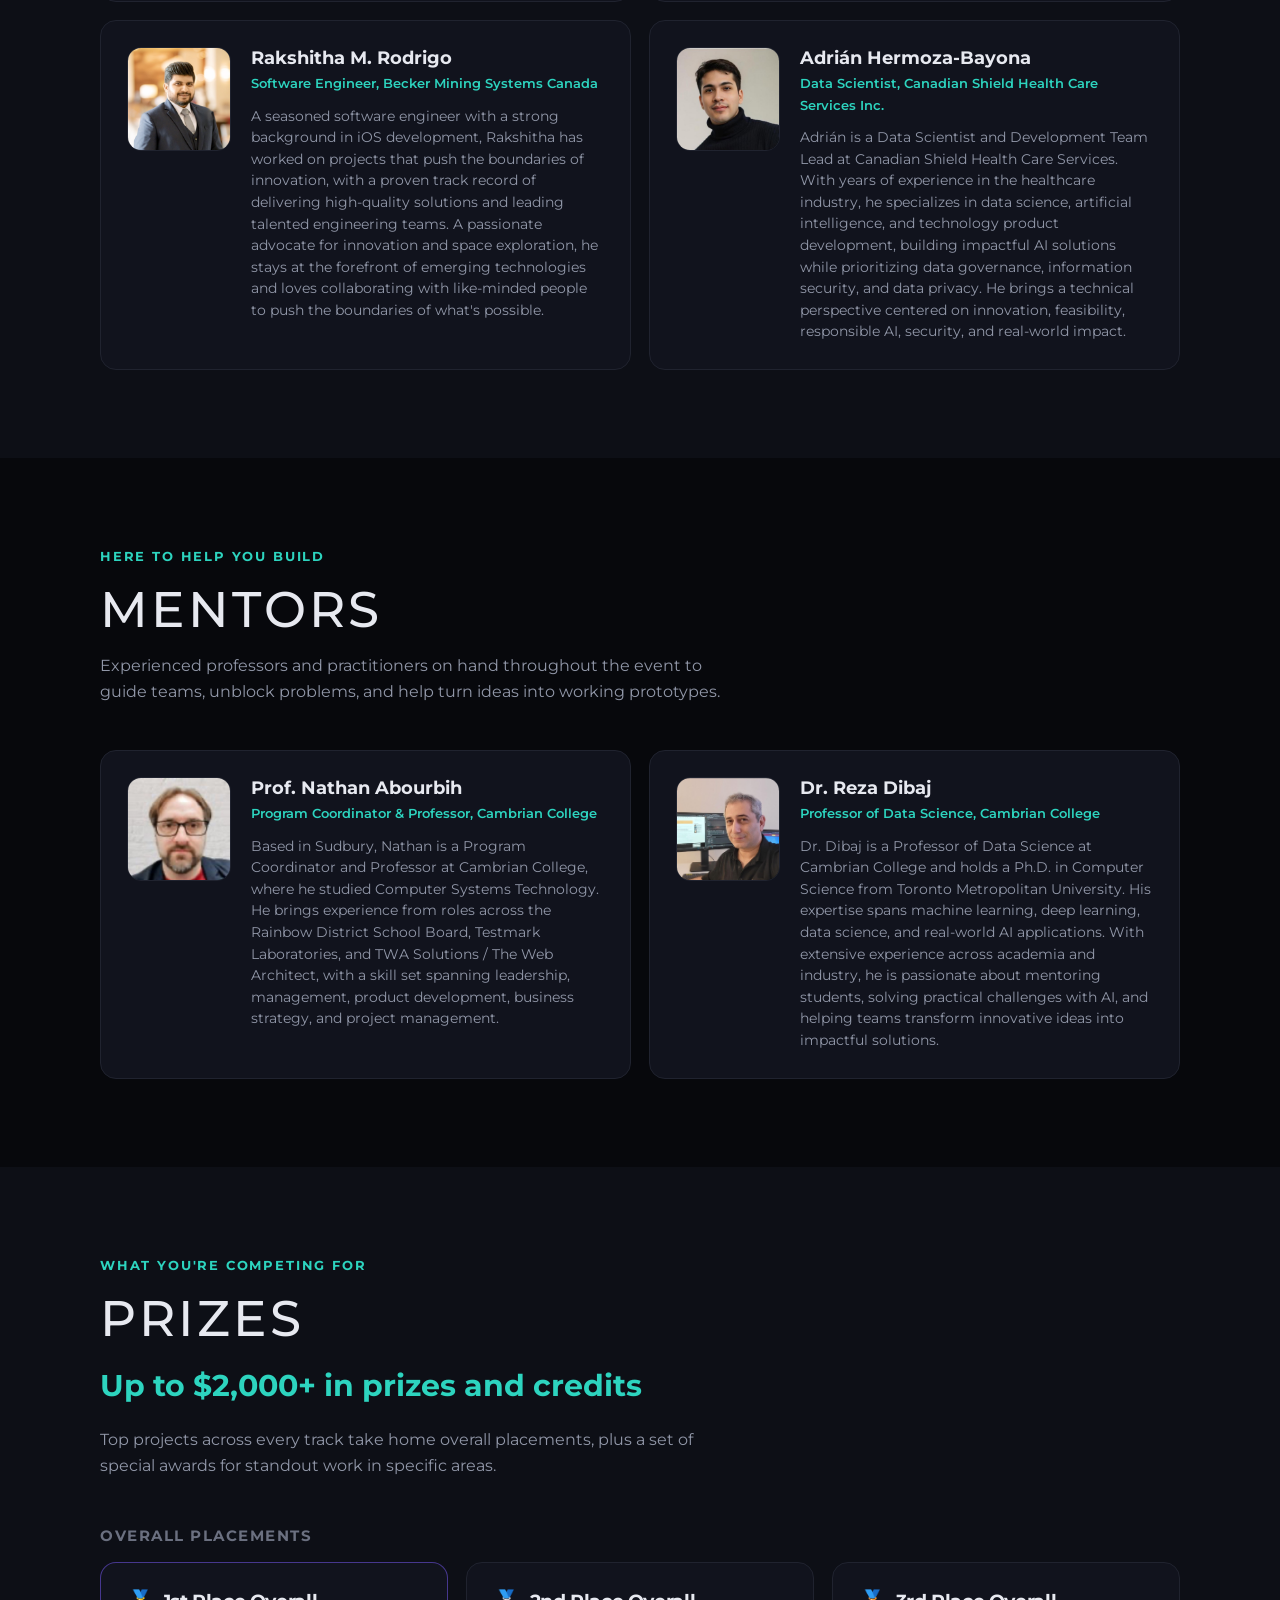
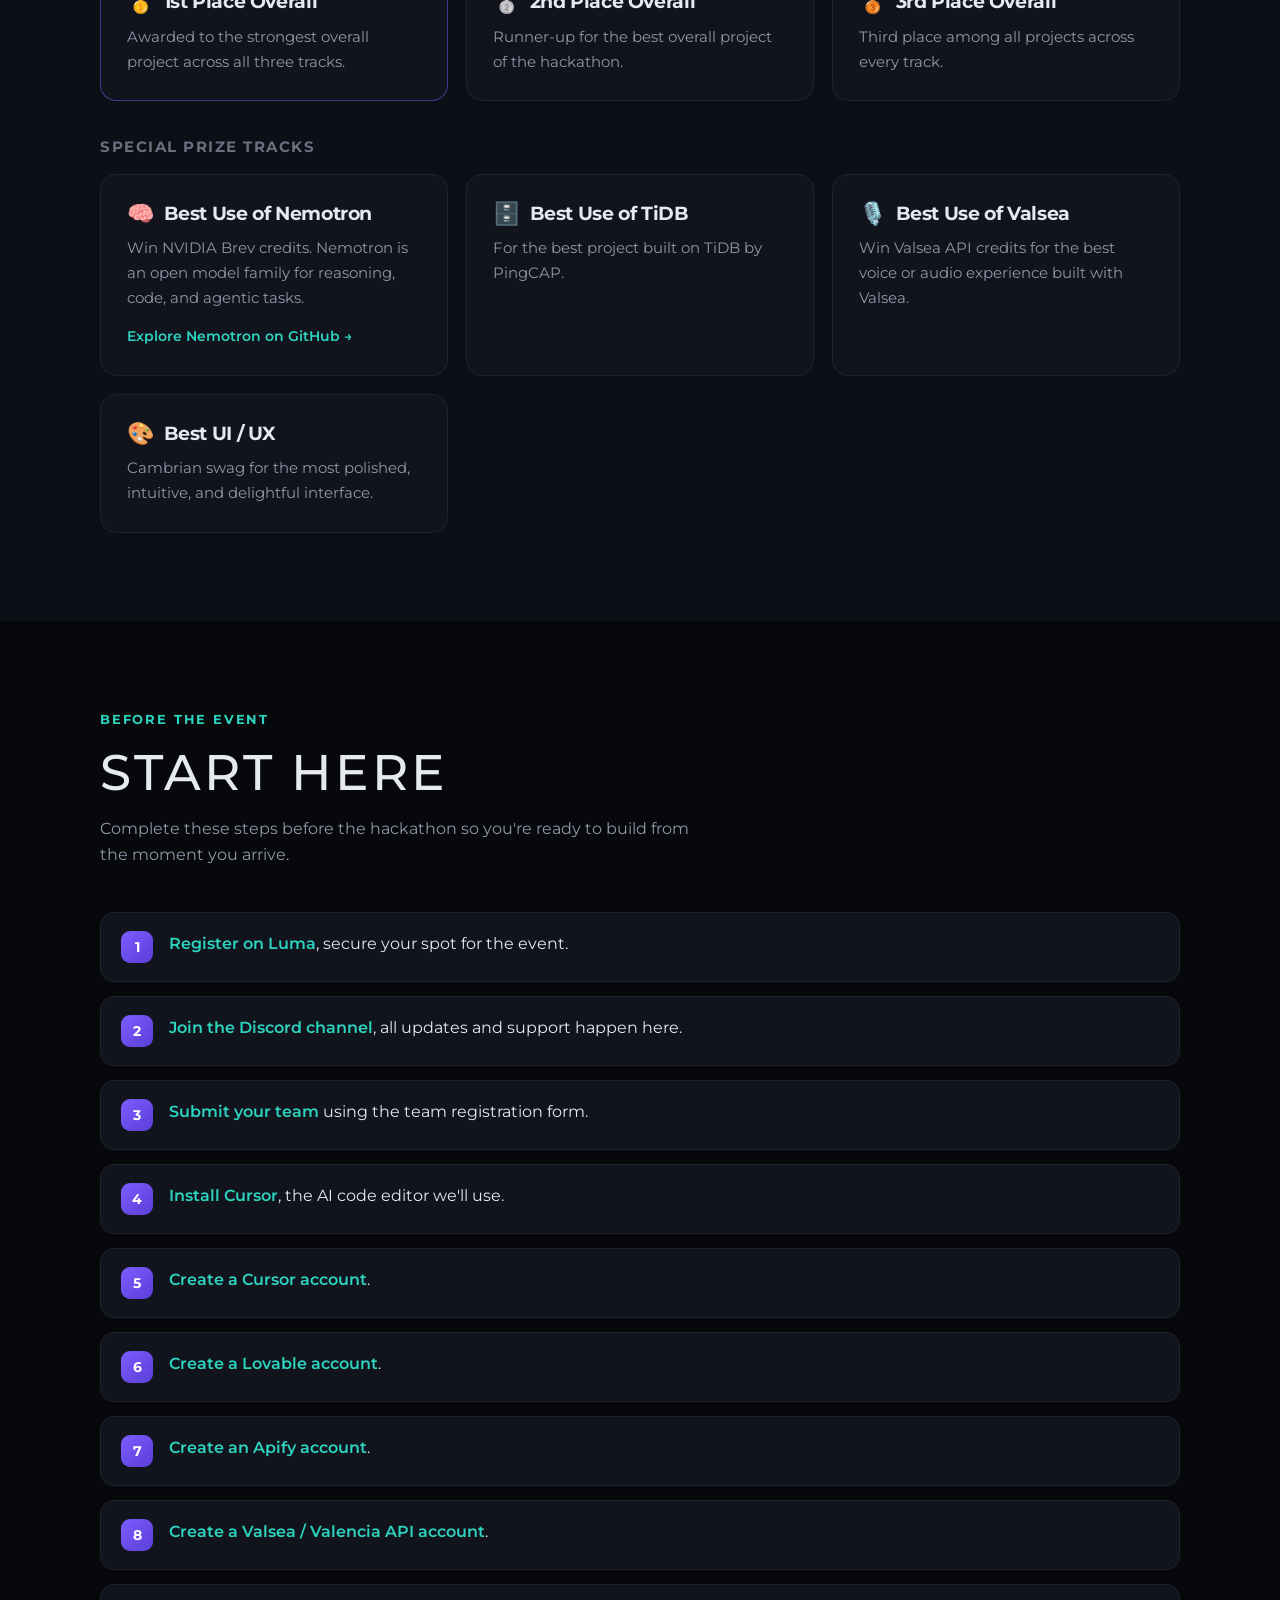
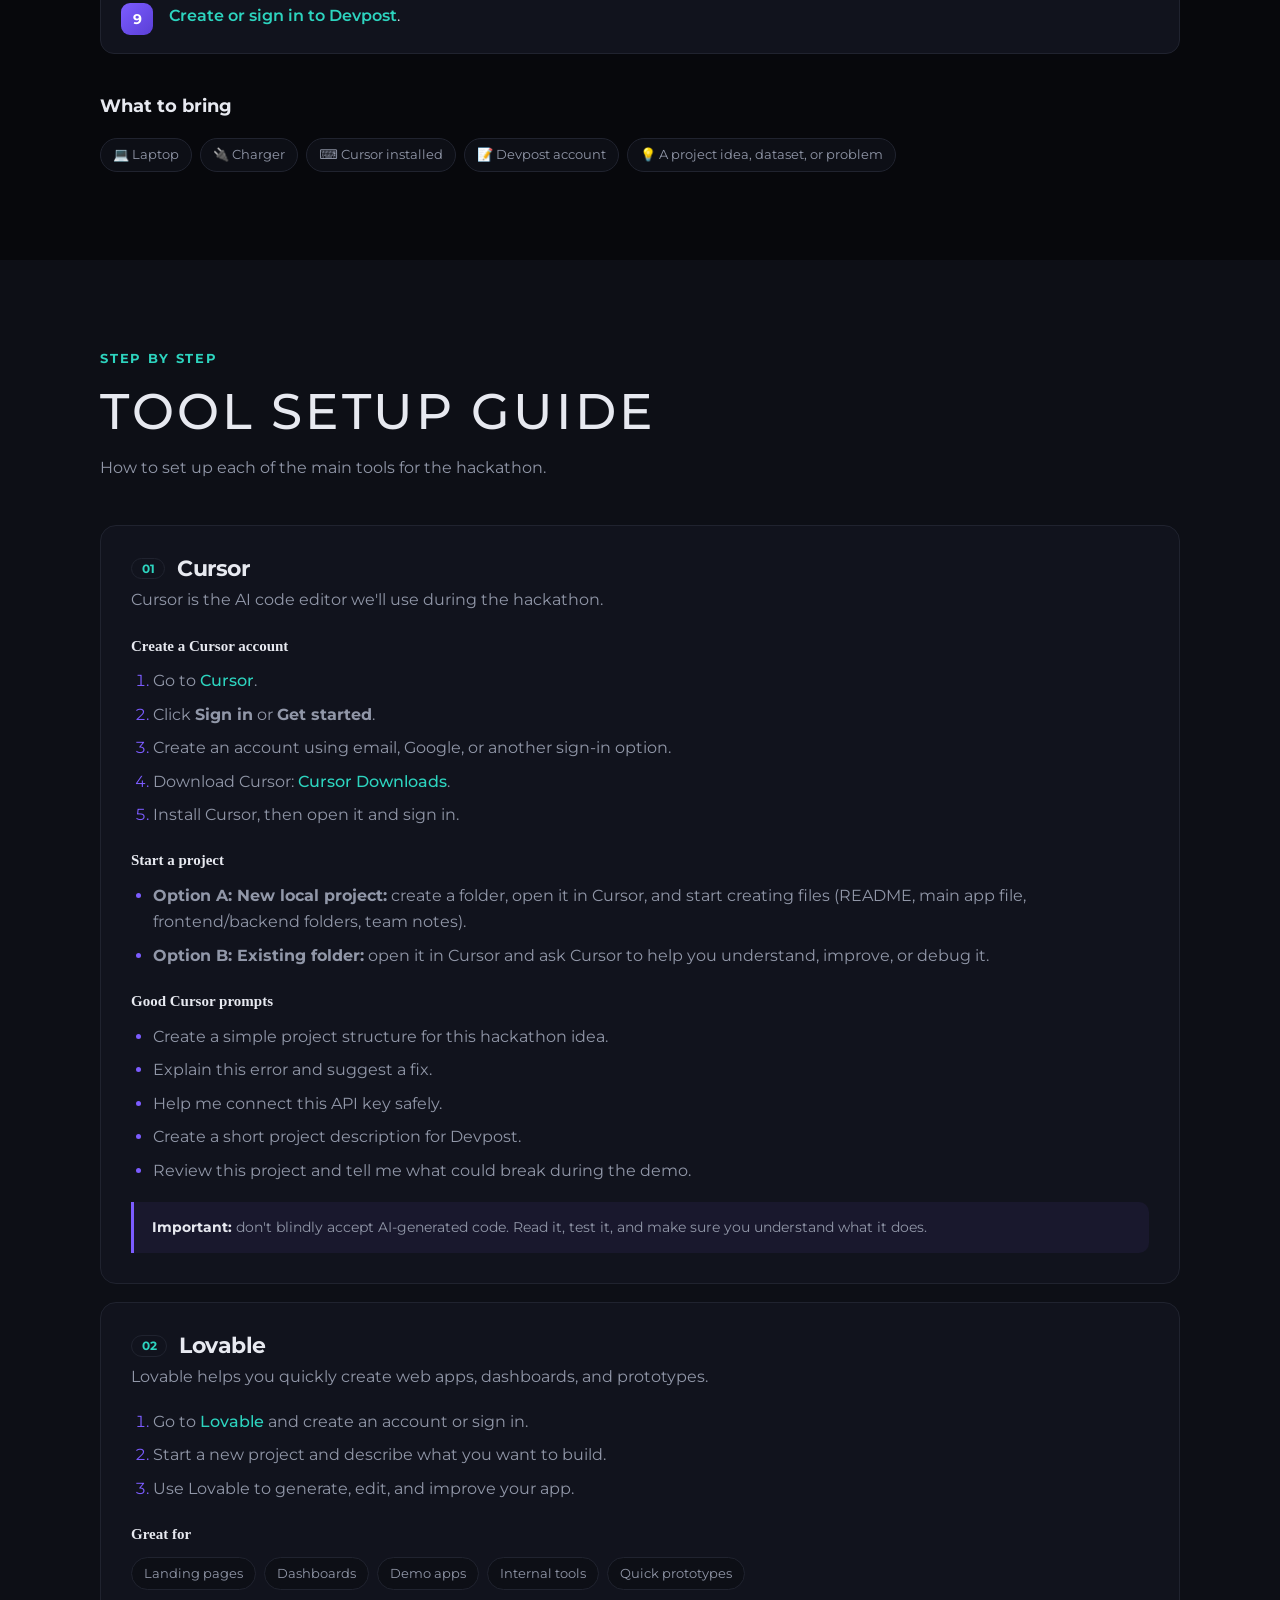
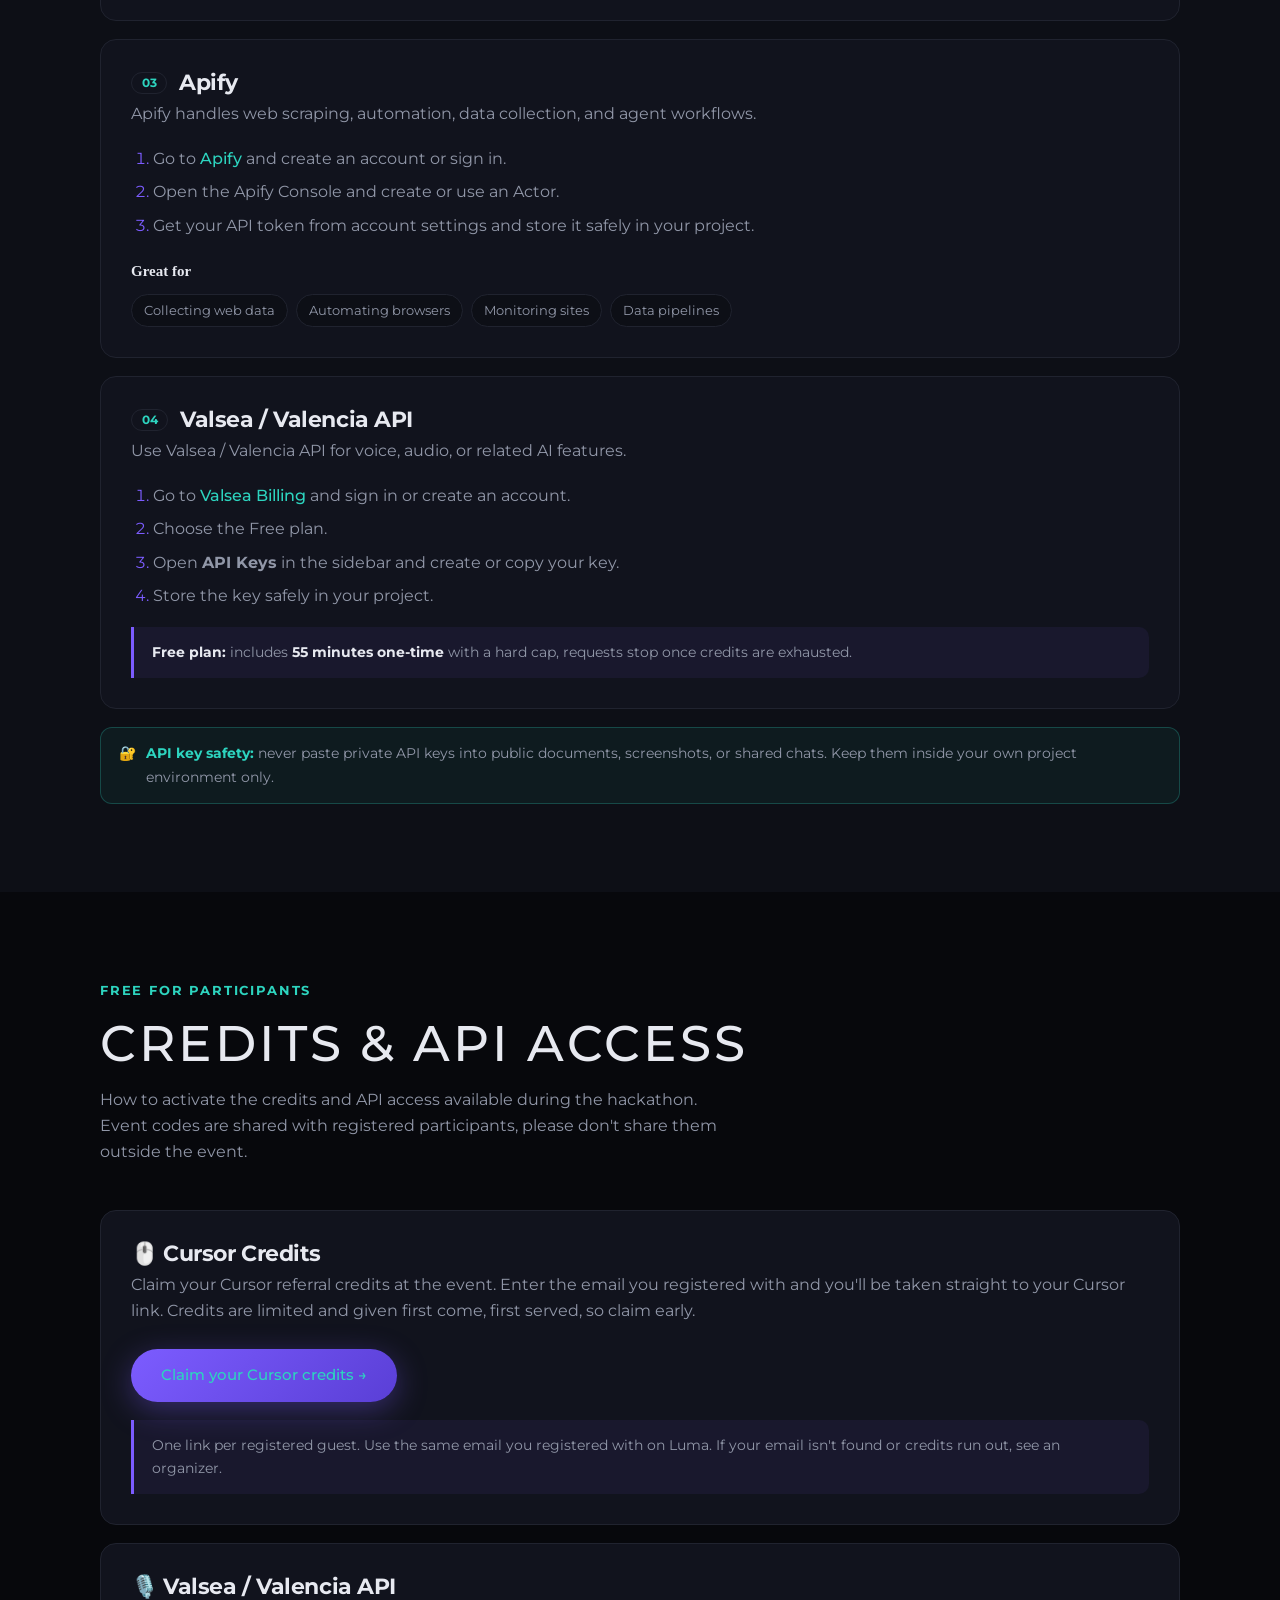
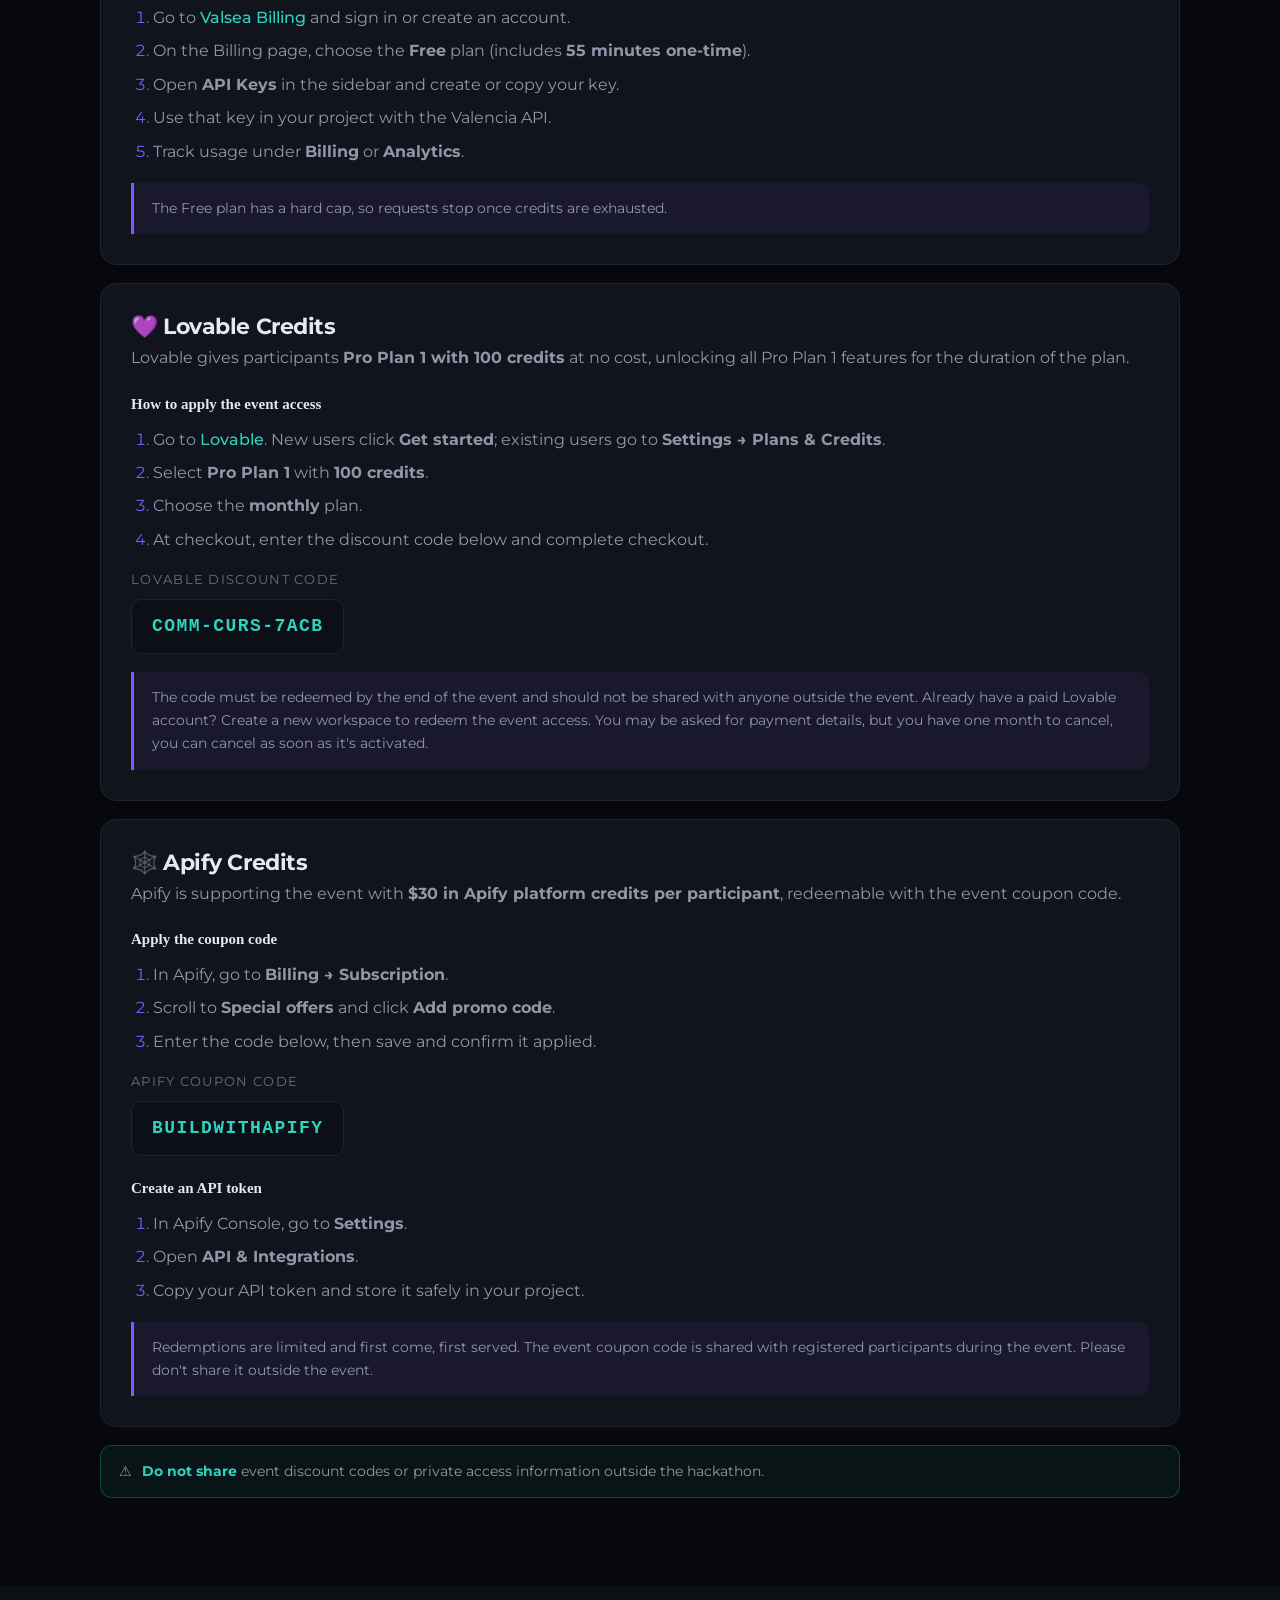
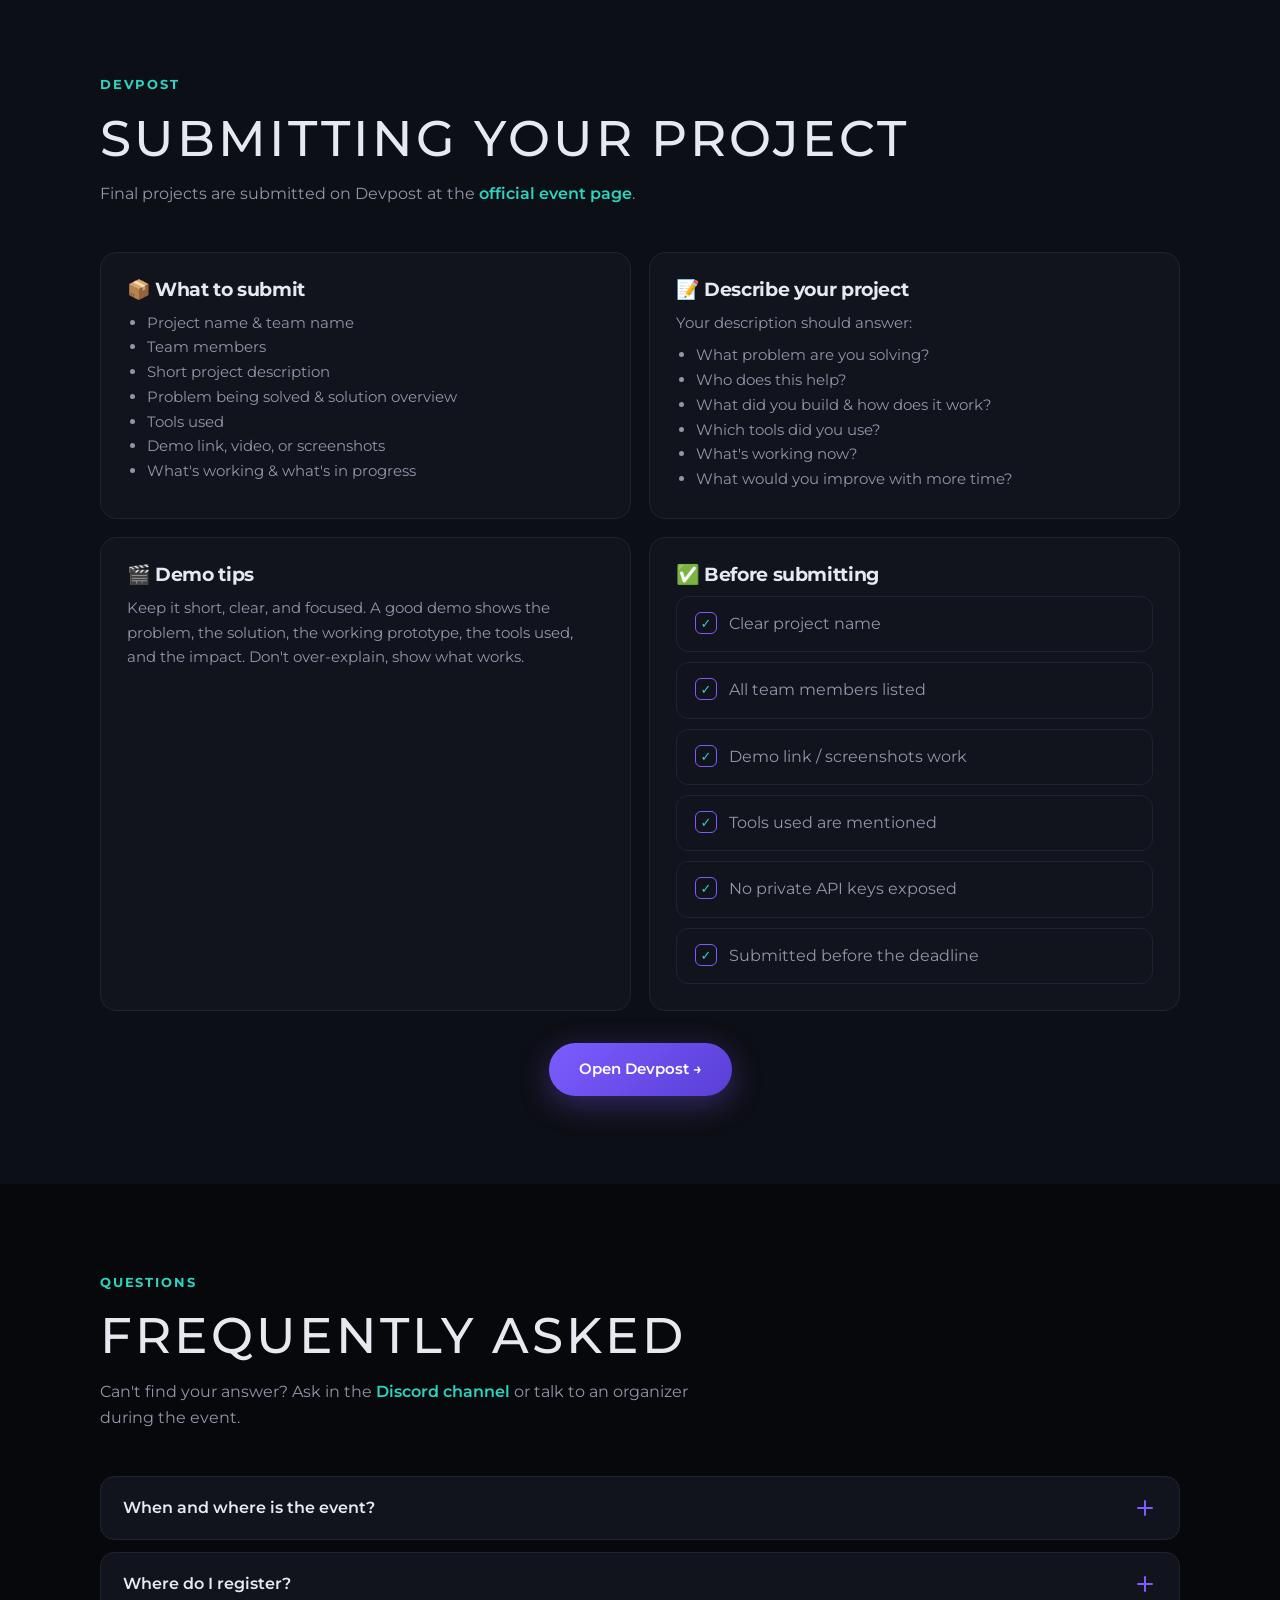
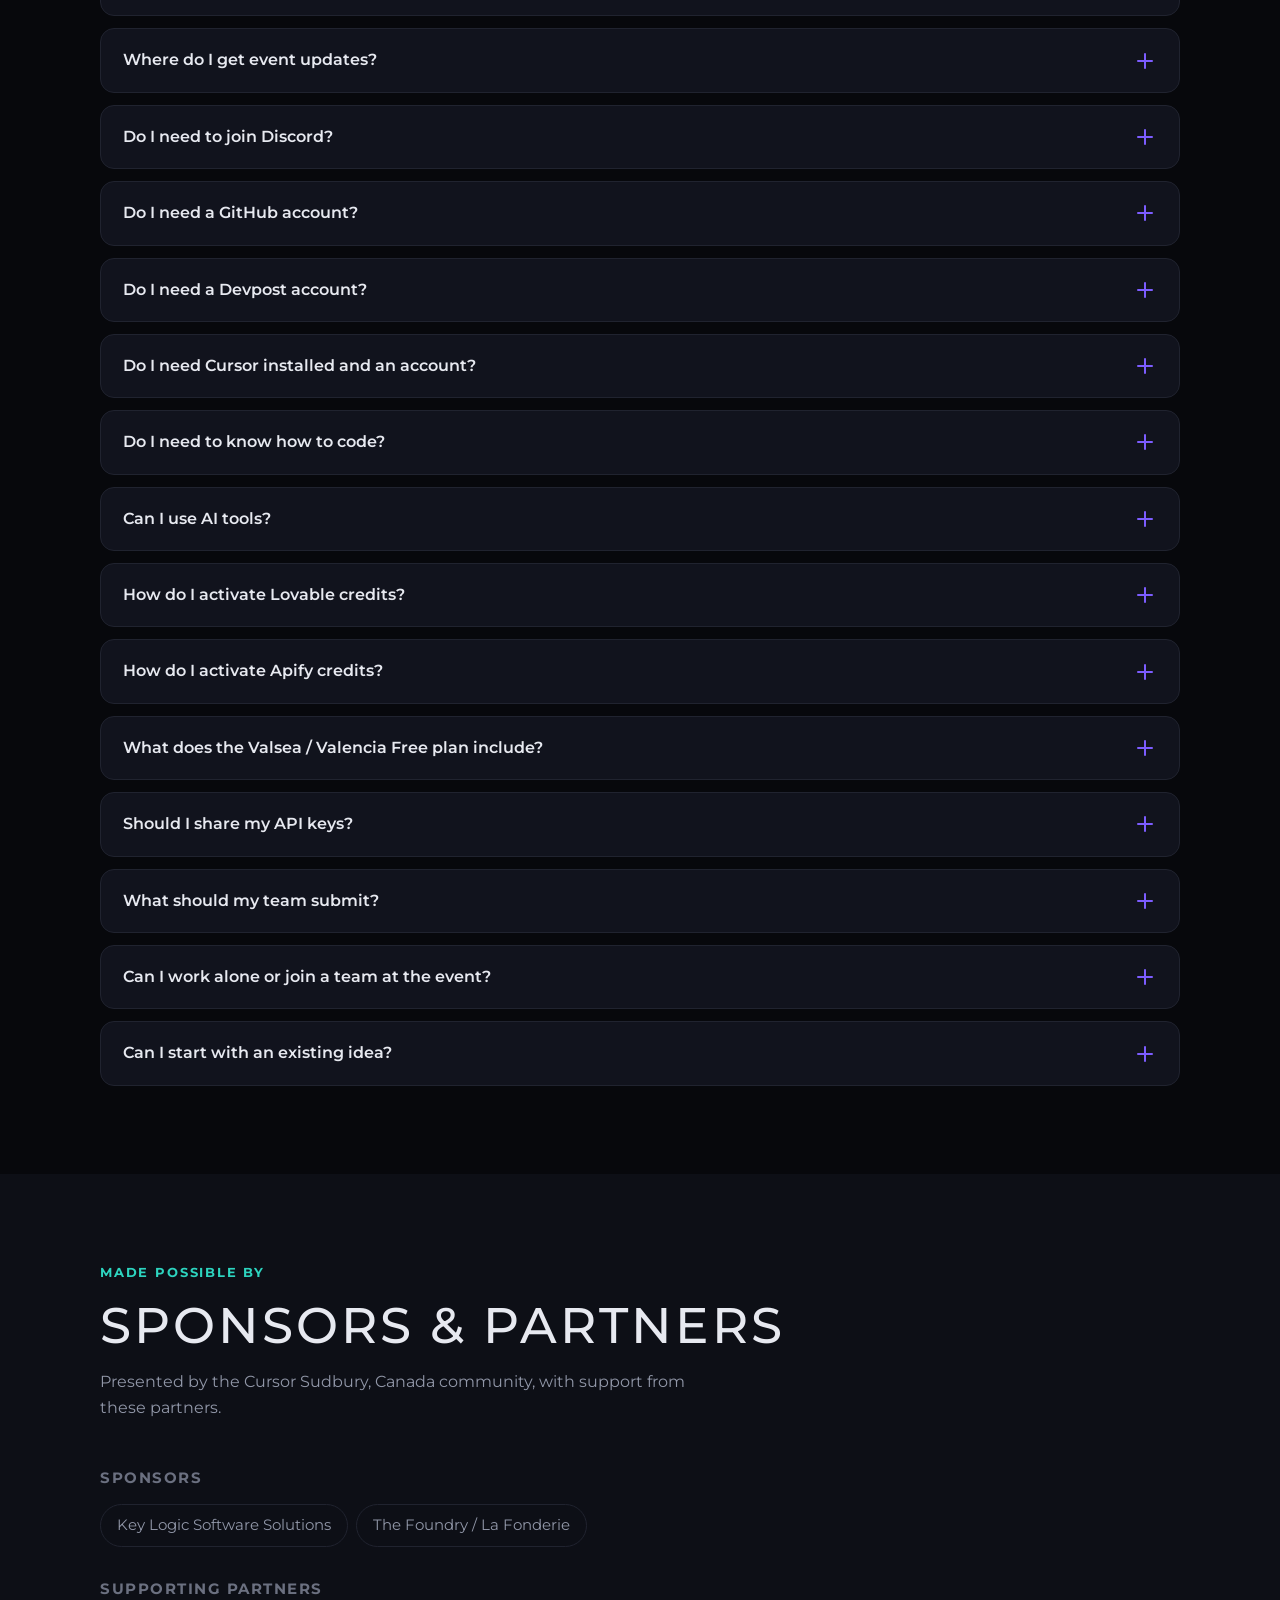
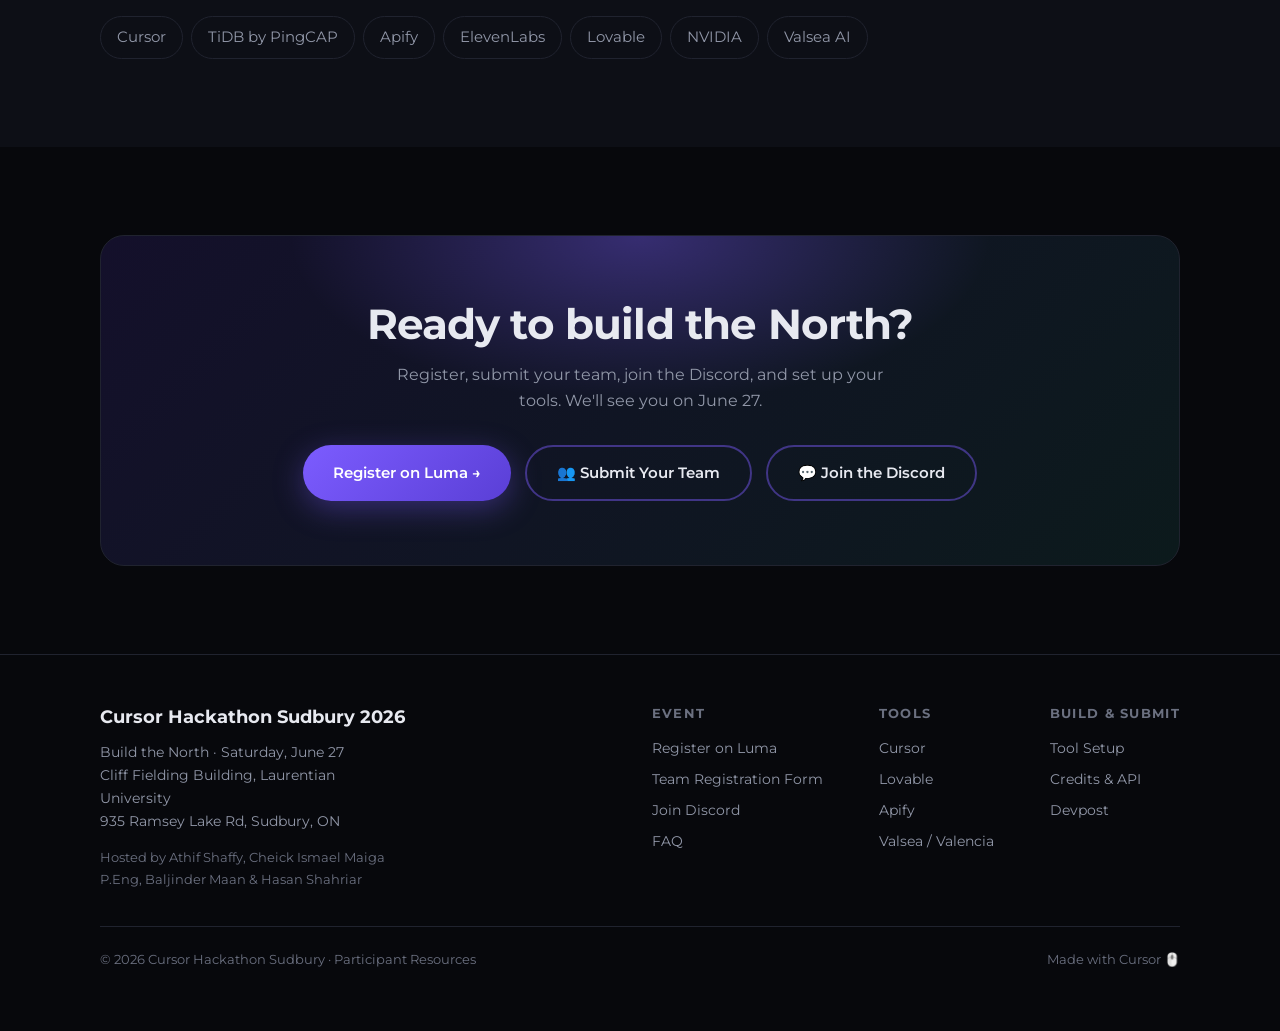
==== commit 6c7ea812: "Update host names in footer section" ====
--- a/index.html
+++ b/index.html
@@ -804,7 +804,7 @@
     <div>
       <div class="foot-brand">Cursor Hackathon Sudbury 2026</div>
       <div style="color:var(--muted);font-size:14px;max-width:300px;">Build the North · Saturday, June 27<br>Cliff Fielding Building, Laurentian University<br>935 Ramsey Lake Rd, Sudbury, ON</div>
-      <div style="color:var(--faint);font-size:13px;margin-top:14px;max-width:300px;">Hosted by Athif Shaffy, Cheick Ismael Maiga, Baljinder Maan &amp; Hasan Shahriar</div>
+      <div style="color:var(--faint);font-size:13px;margin-top:14px;max-width:300px;">Hosted by Athif Shaffy, Cheick Ismael Maiga P.Eng, Baljinder Maan &amp; Hasan Shahriar</div>
     </div>
     <div class="foot-cols">
       <div class="foot-col">
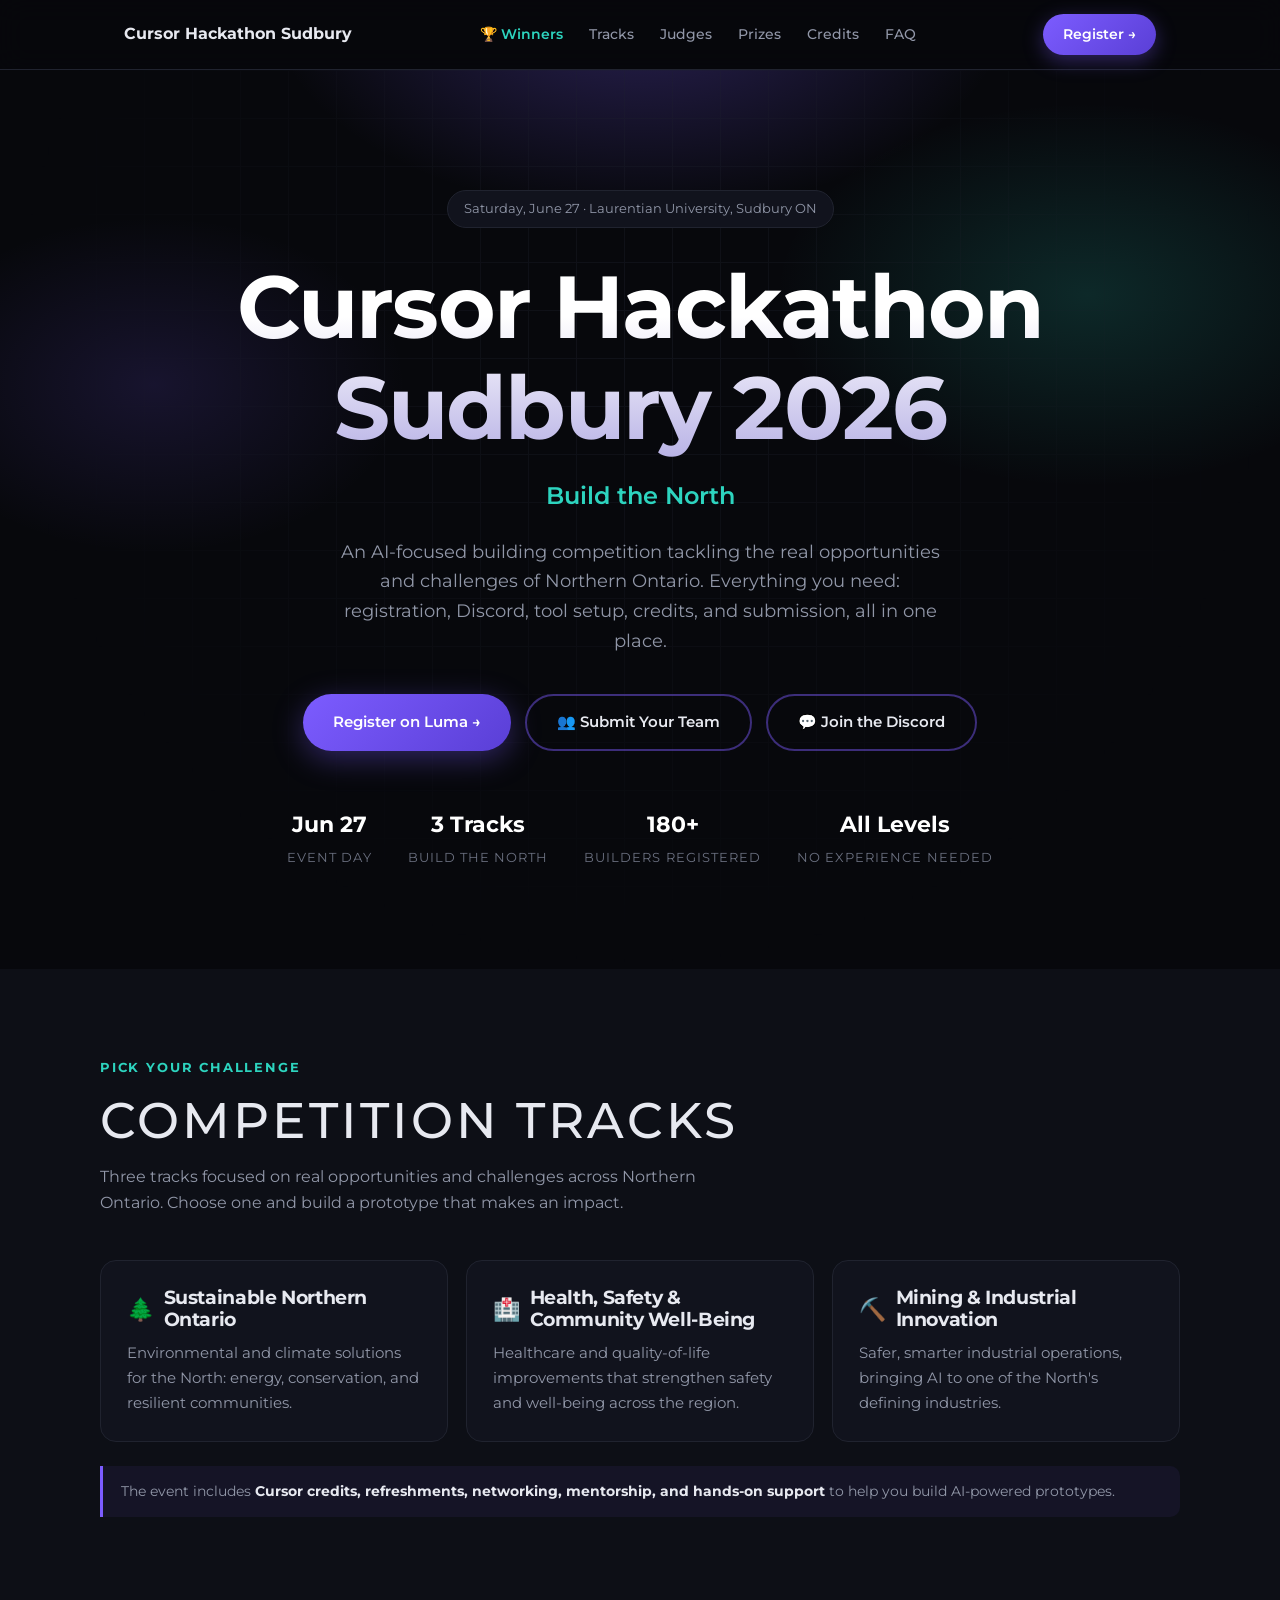
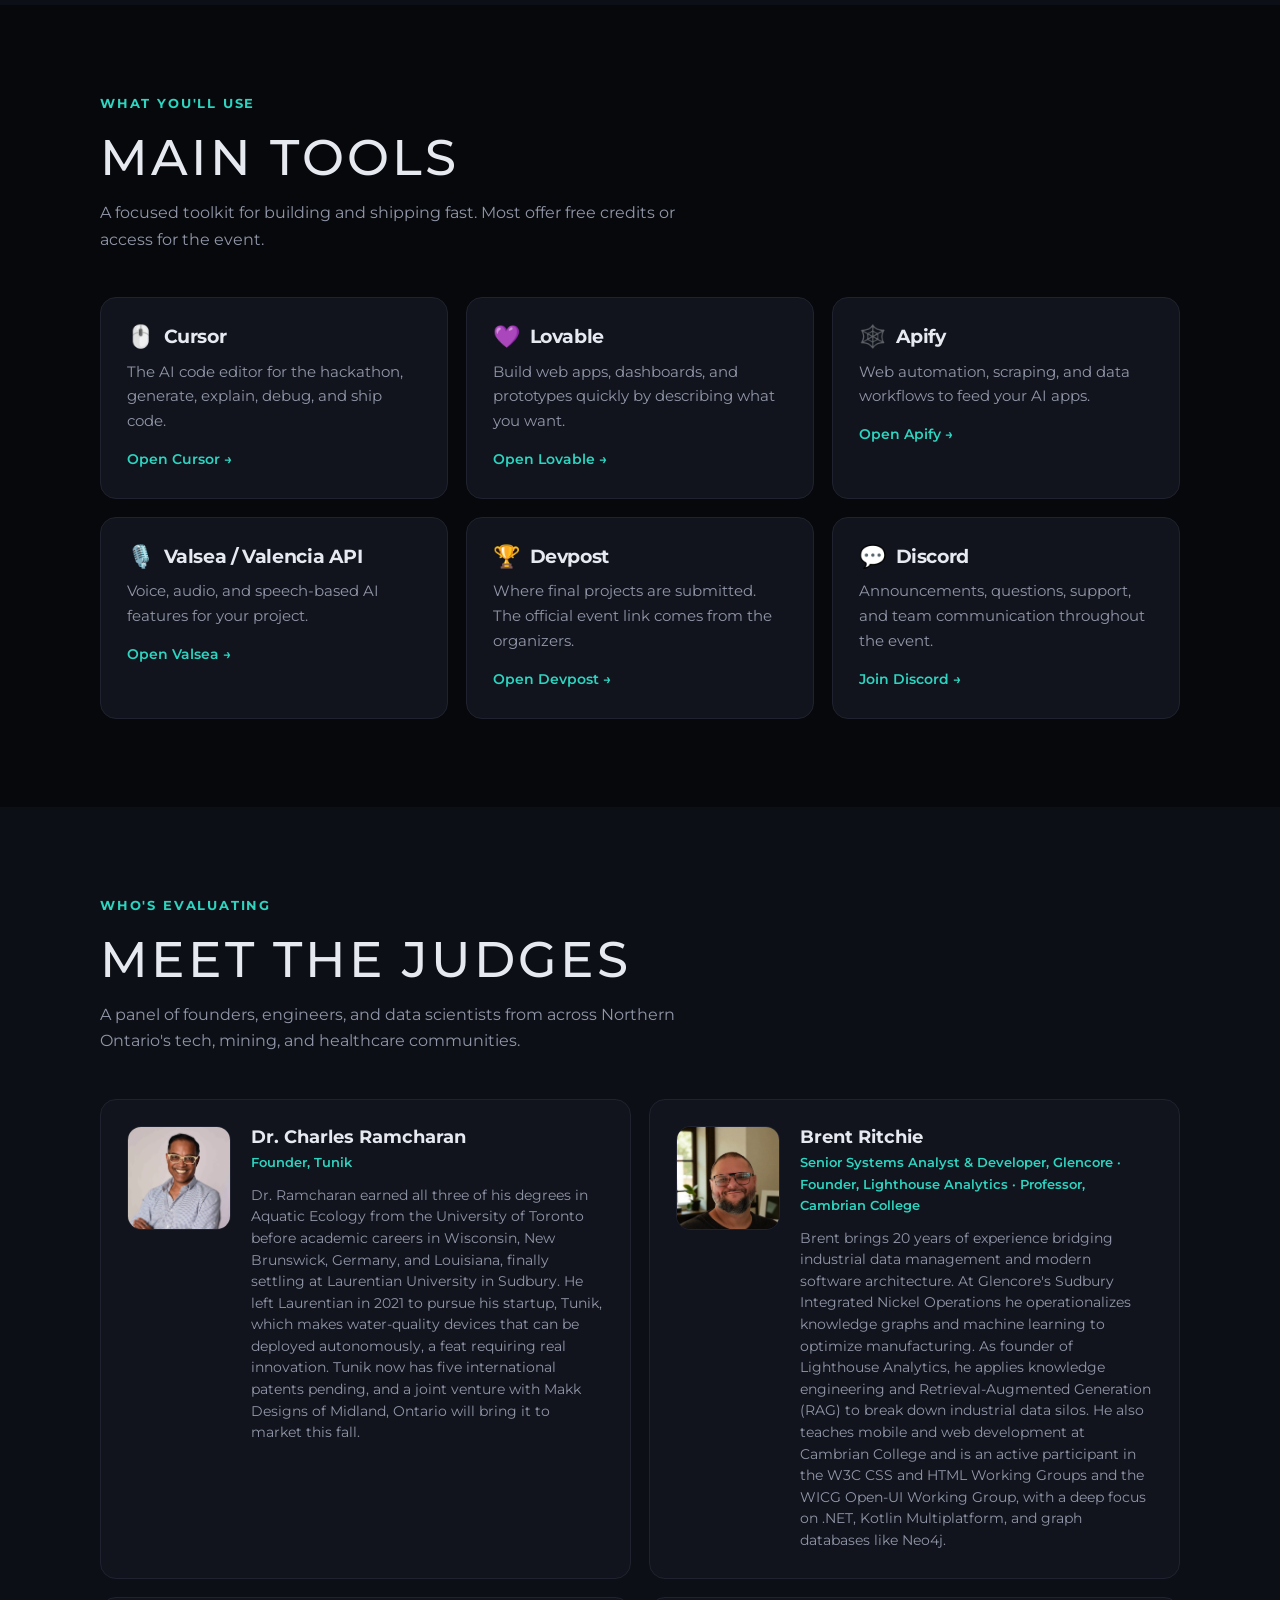
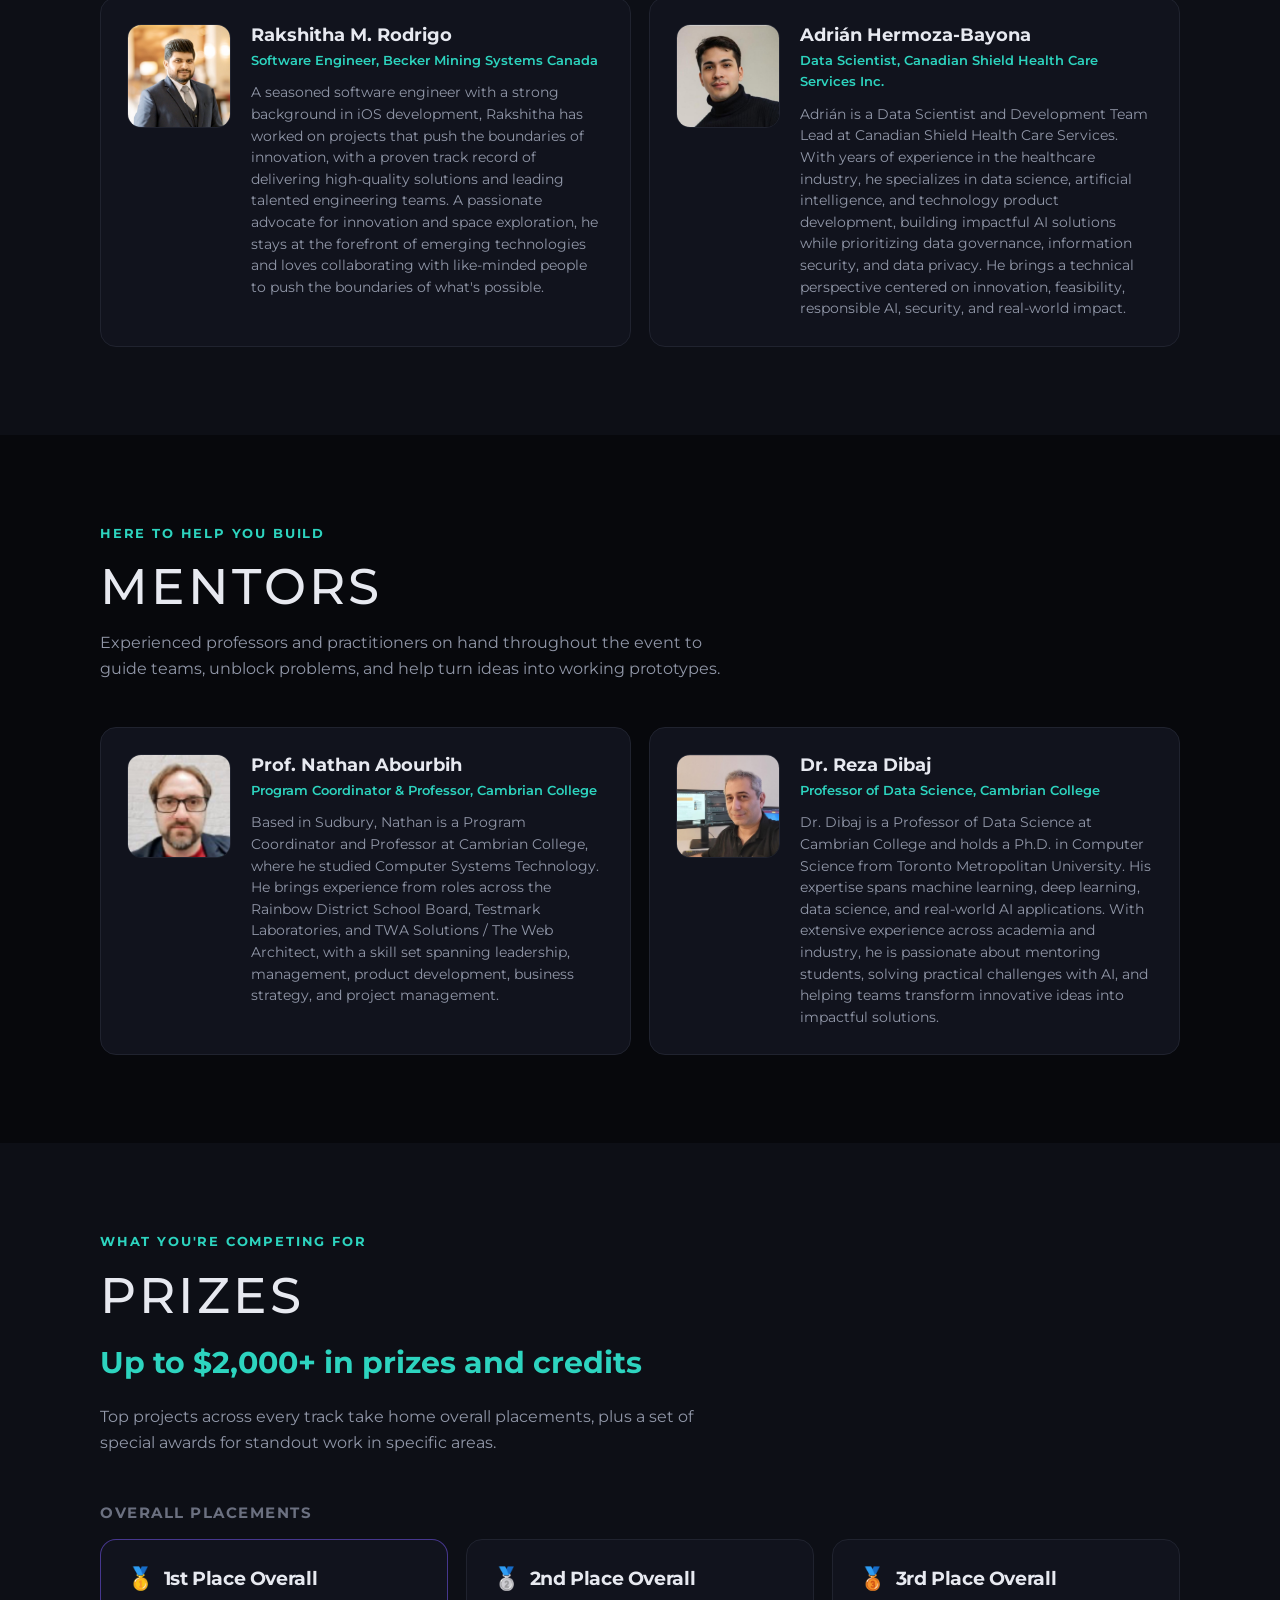
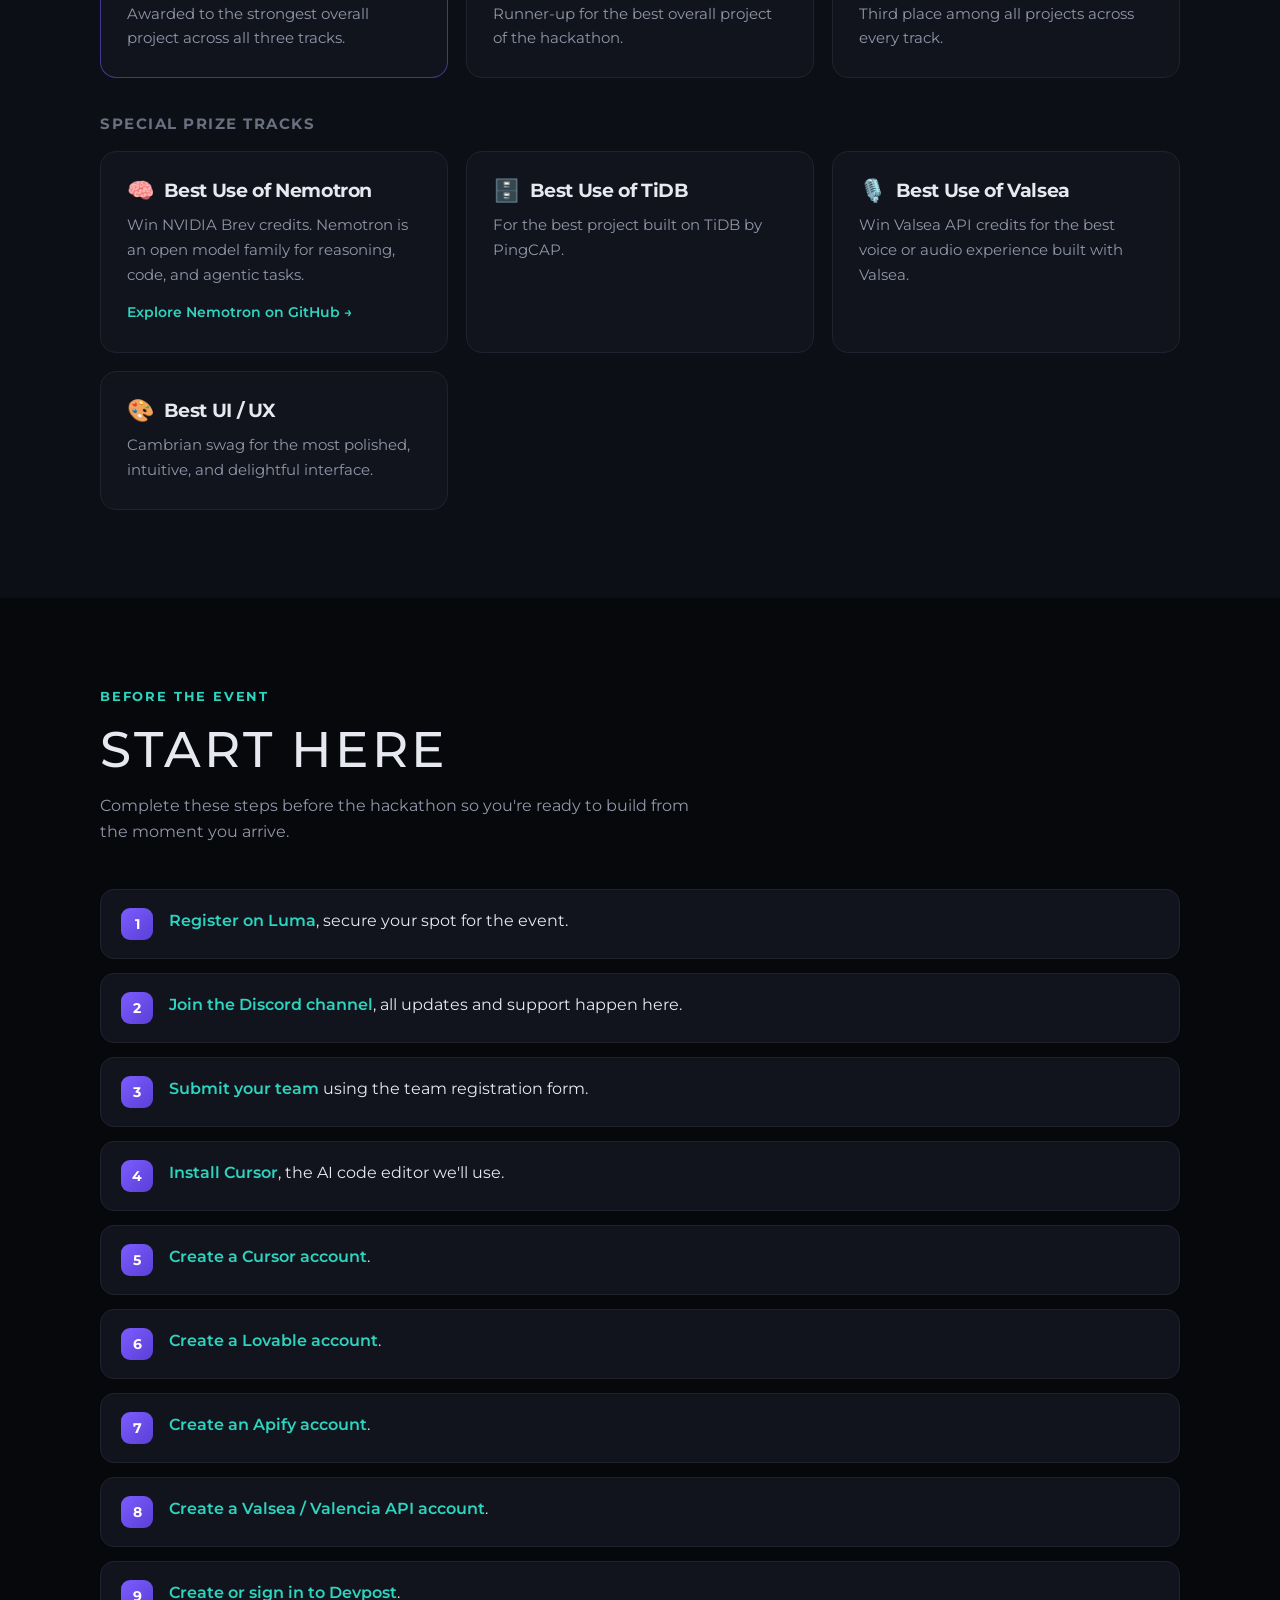
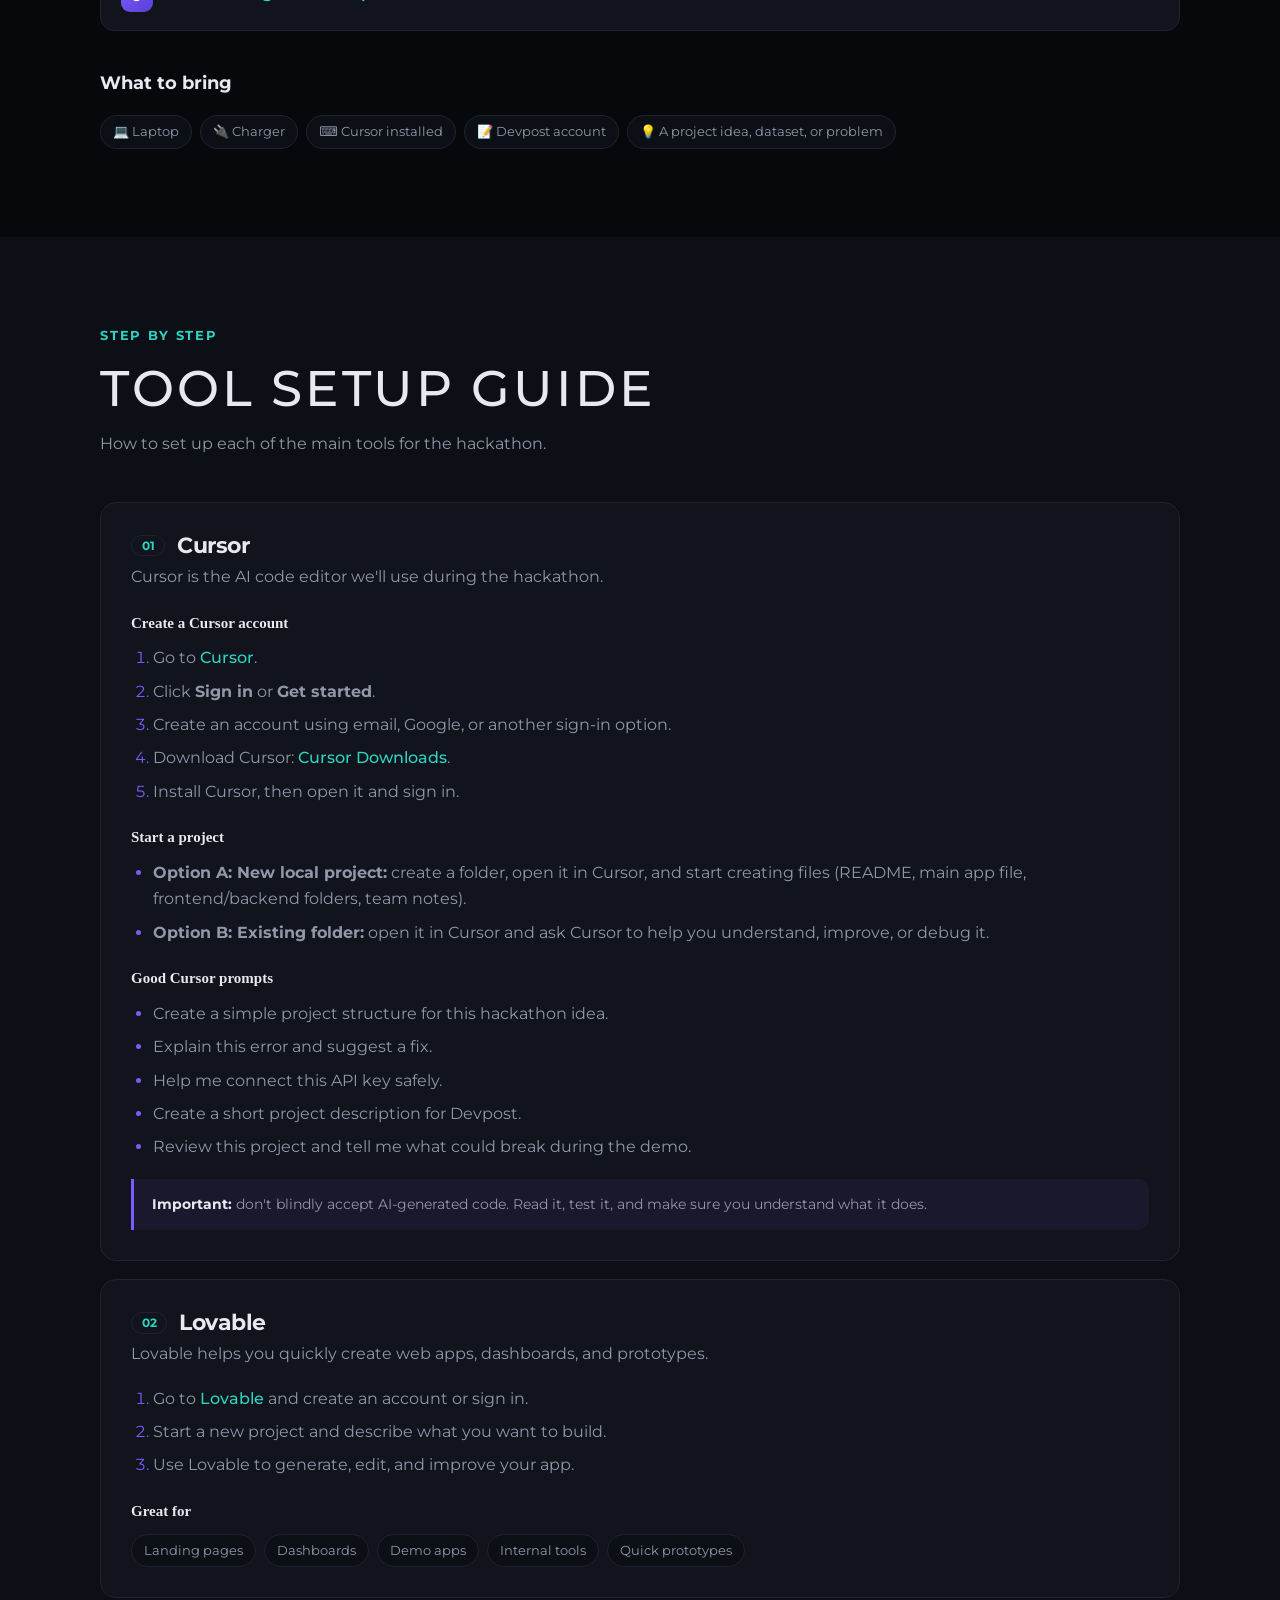
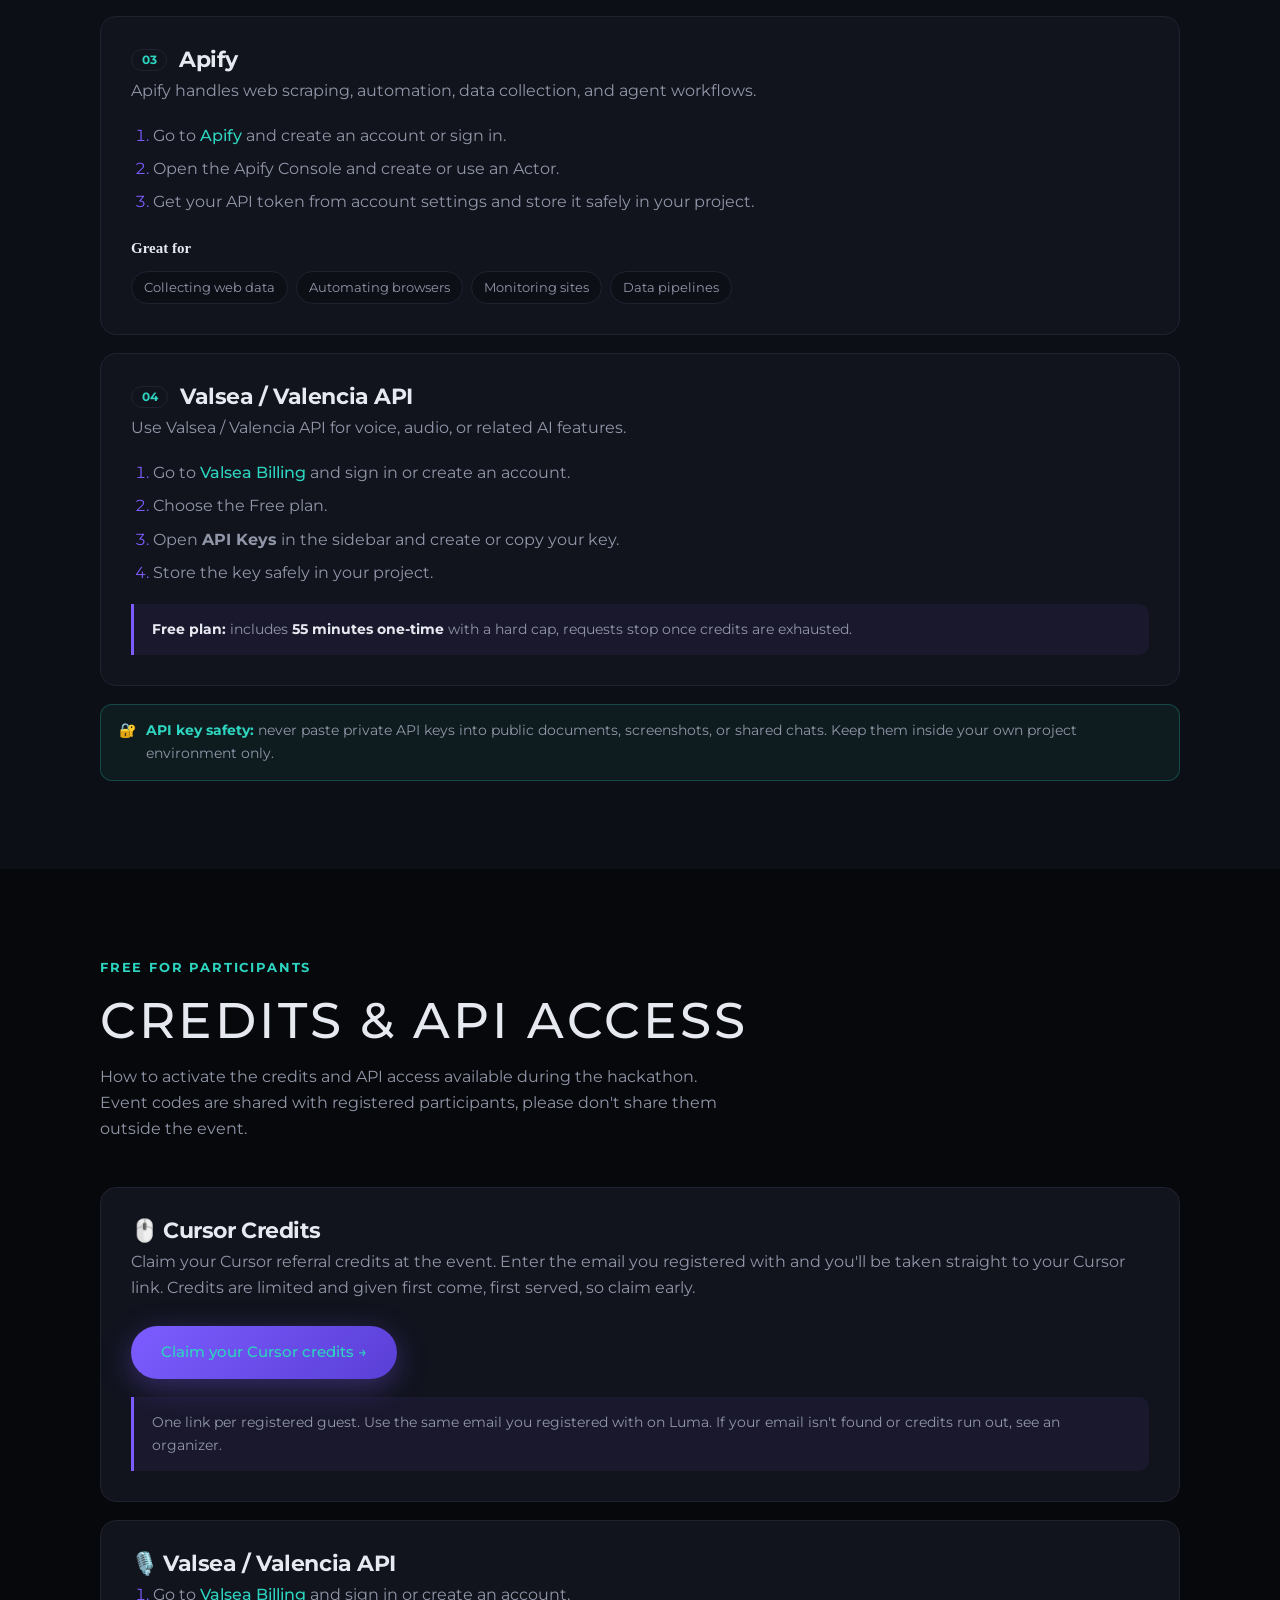
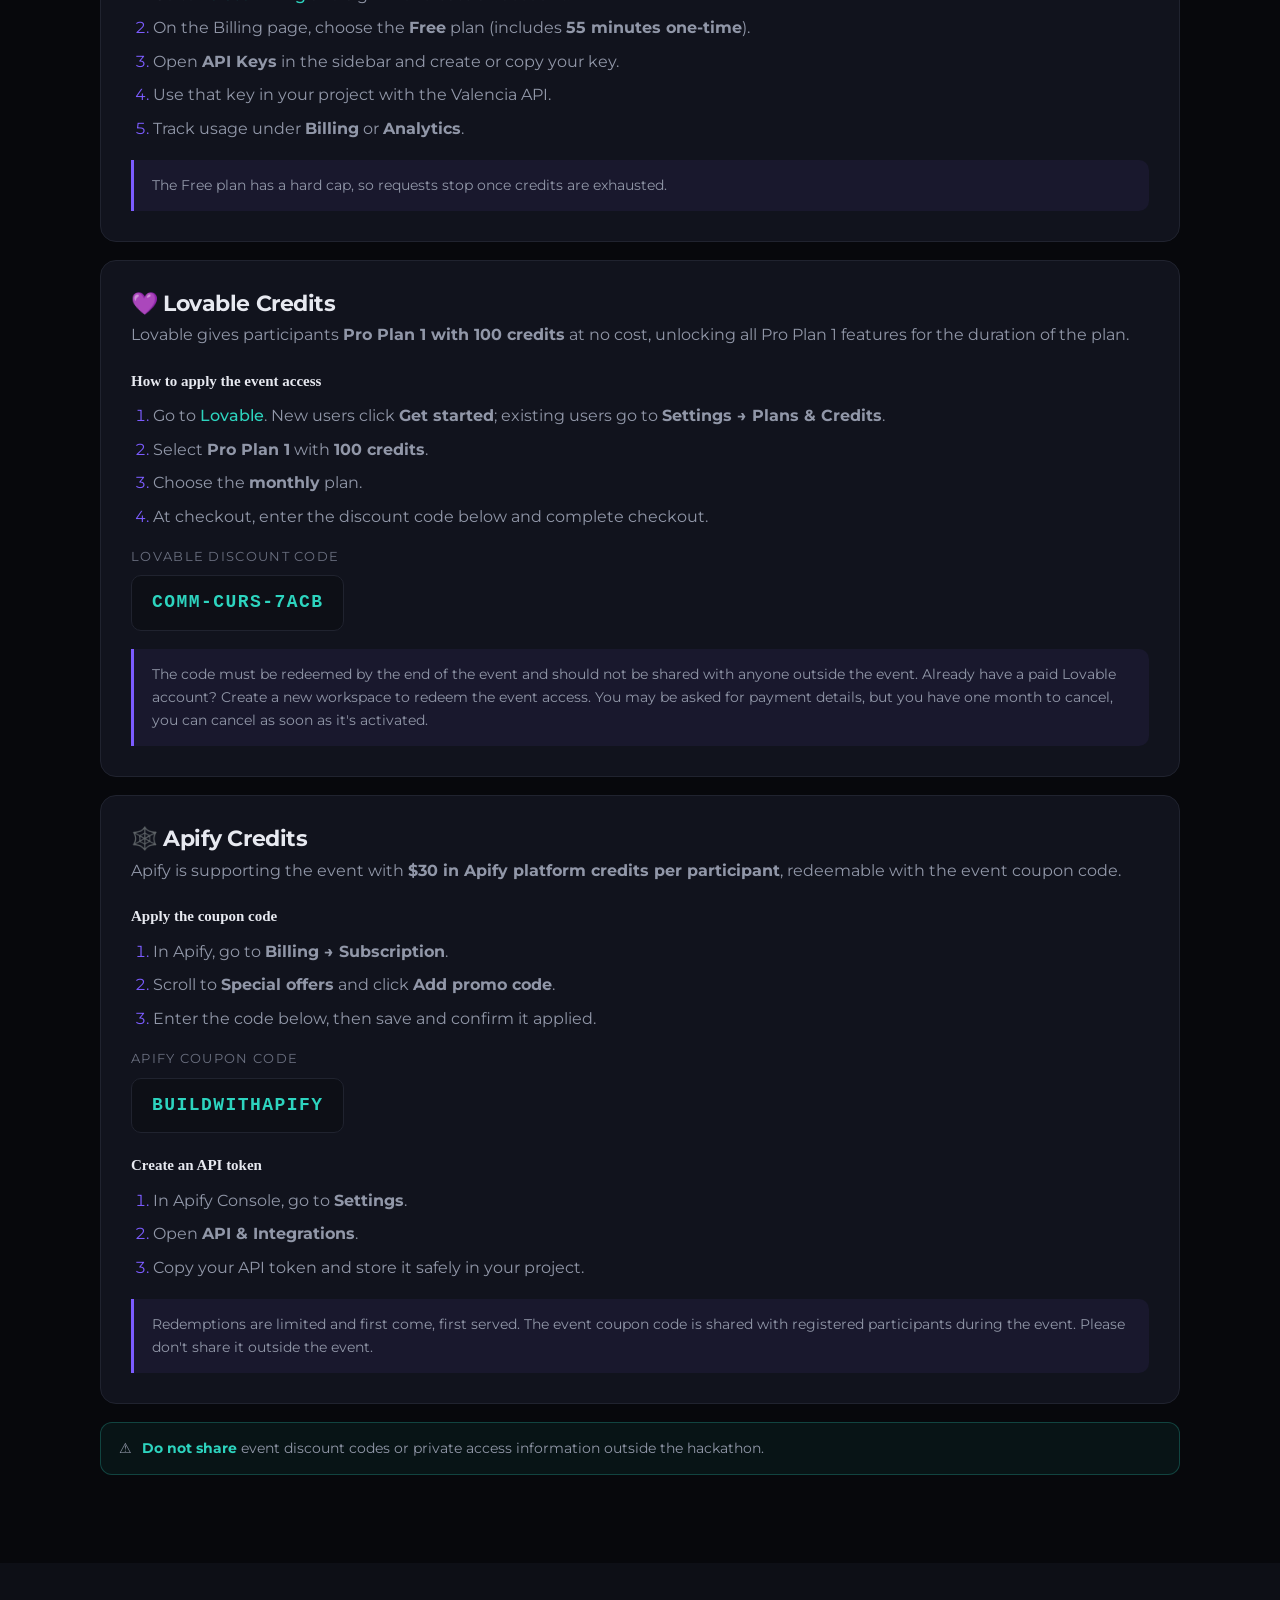
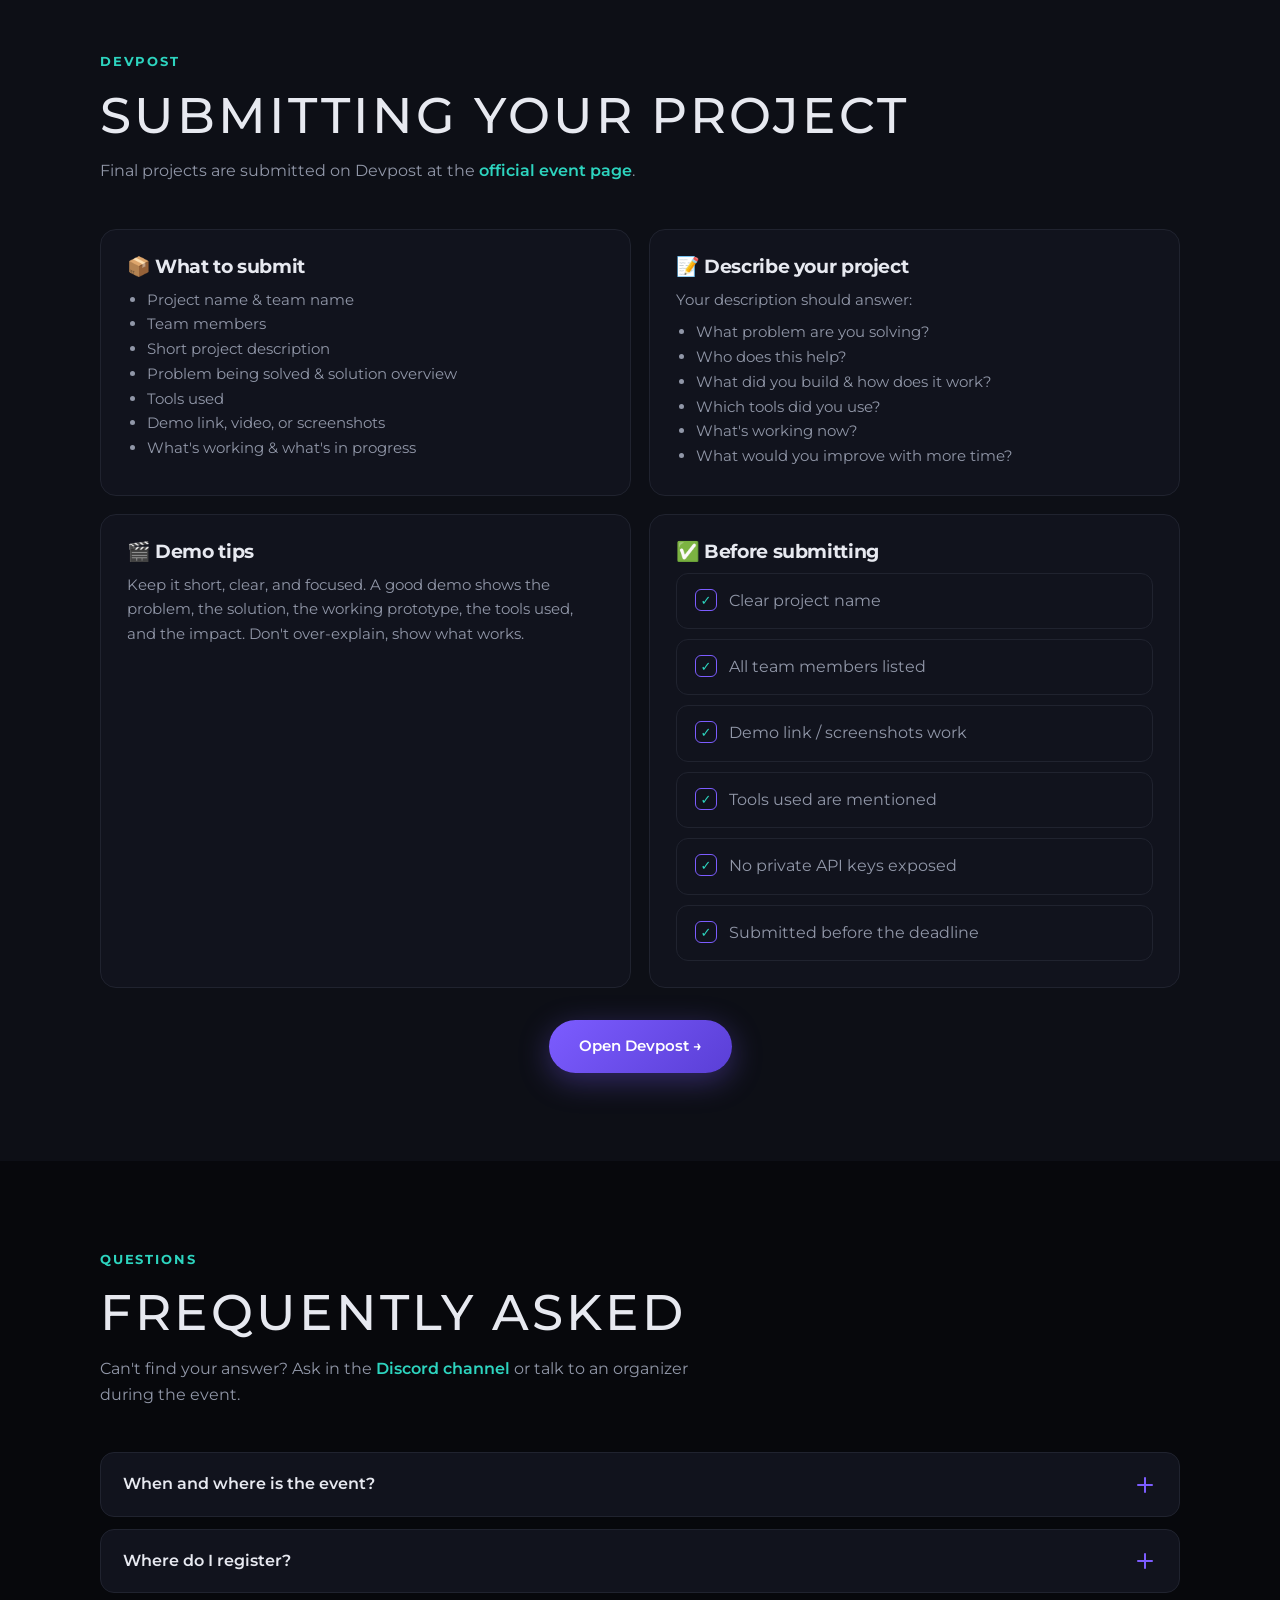
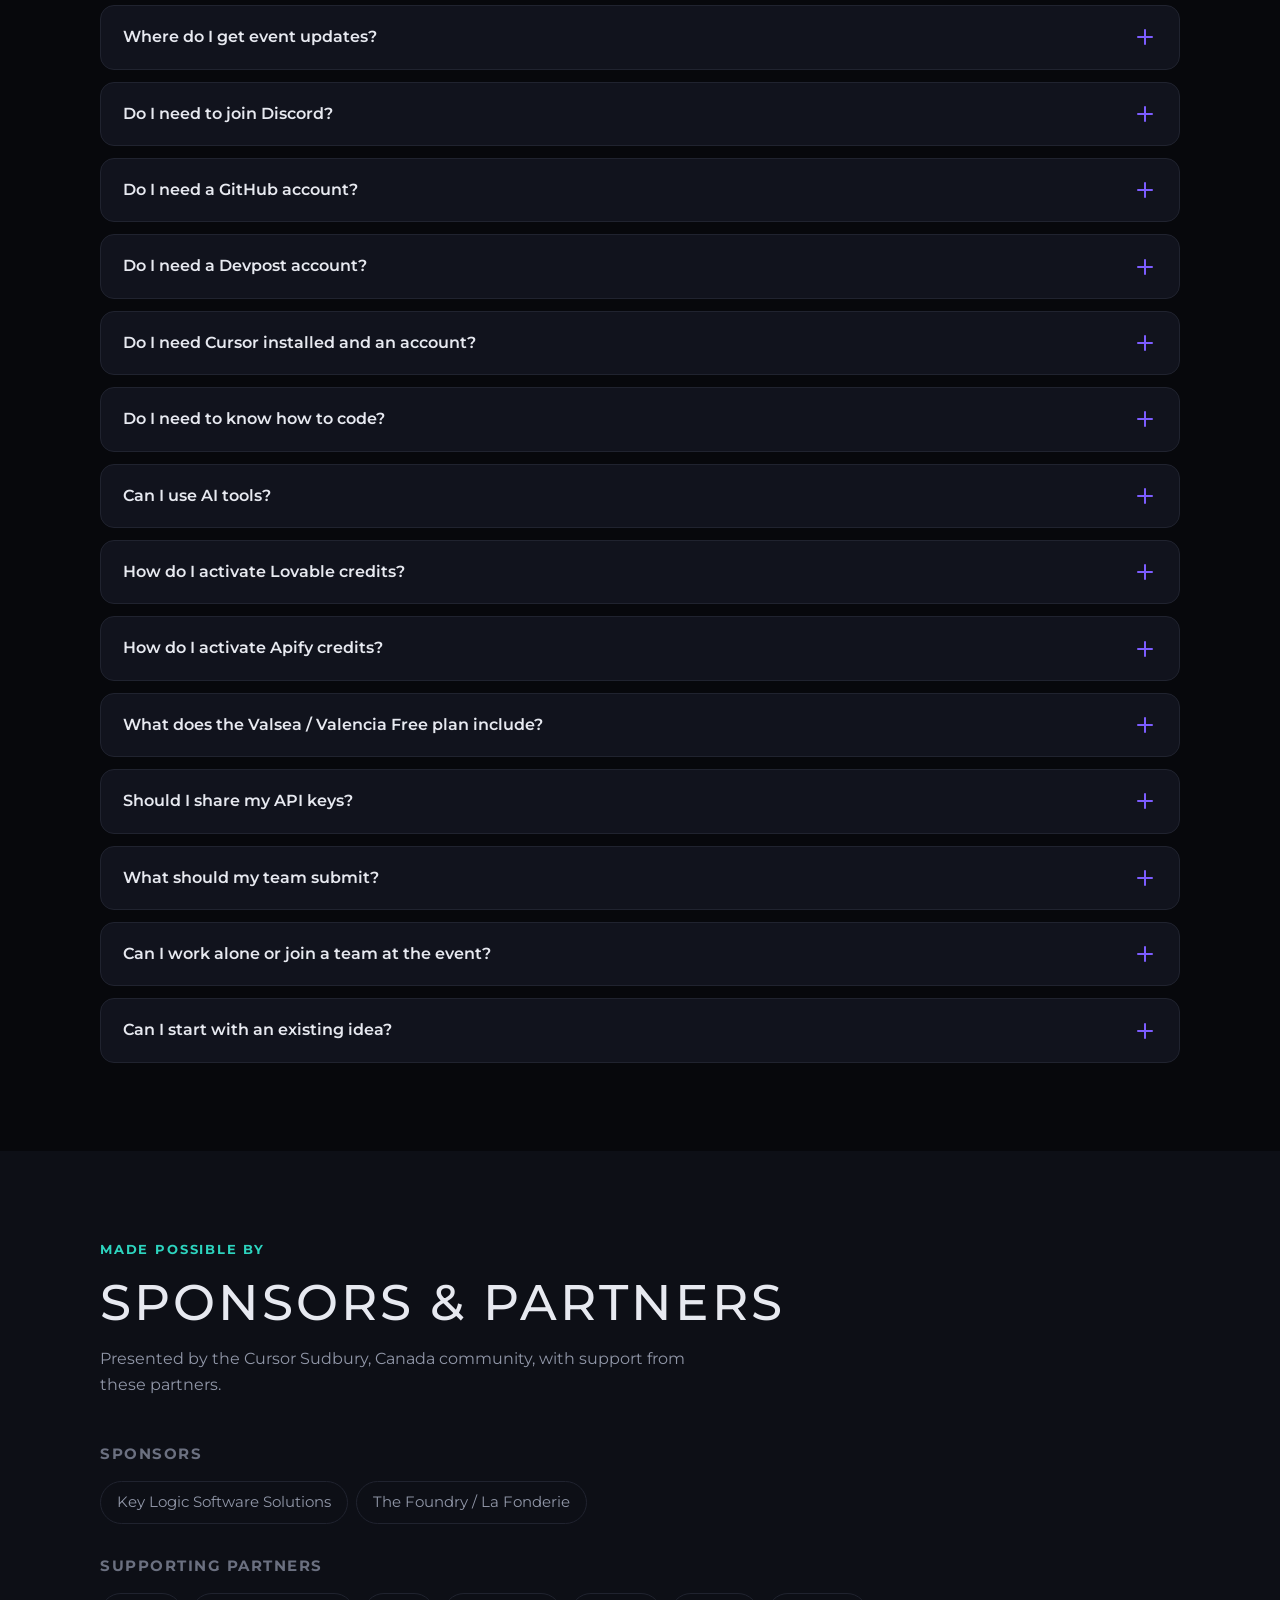
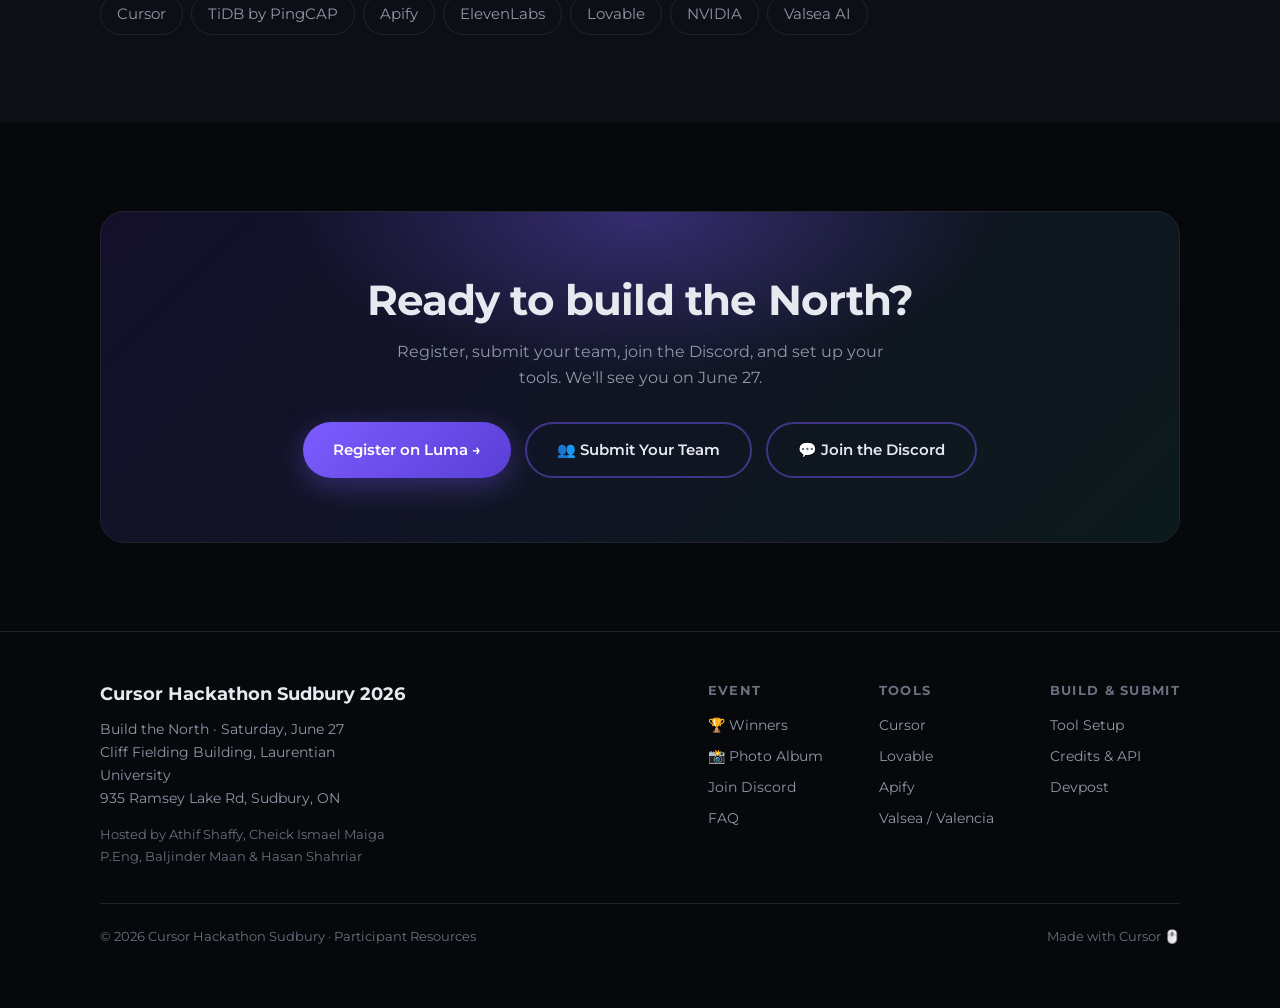
==== commit 06800da3: "Add winners page, news one-pager, and photo gallery - winners.html: all overall placements and speci" ====
--- a/index.html
+++ b/index.html
@@ -11,263 +11,7 @@
 <link rel="preconnect" href="https://fonts.googleapis.com" />
 <link rel="preconnect" href="https://fonts.gstatic.com" crossorigin />
 <link href="https://fonts.googleapis.com/css2?family=Montserrat:ital,wght@0,300;0,400;0,500;0,600;0,700;0,800;1,400;1,500&display=swap" rel="stylesheet" />
-<style>
-  :root {
-    --bg: #07080c;
-    --bg-soft: #0d0f16;
-    --card: #11131d;
-    --card-hover: #161927;
-    --border: #20232f;
-    --text: #e7e9f0;
-    --muted: #9197a8;
-    --faint: #6b7080;
-    --accent: #7c5cff;
-    --accent-2: #2dd4bf;
-    --accent-glow: rgba(124, 92, 255, 0.35);
-    --radius: 16px;
-    --maxw: 1080px;
-  }
-
-  * { box-sizing: border-box; margin: 0; padding: 0; }
-
-  html { scroll-behavior: smooth; scroll-padding-top: 88px; }
-
-  body {
-    font-family: 'Montserrat', system-ui, -apple-system, sans-serif;
-    background: var(--bg);
-    color: var(--text);
-    line-height: 1.65;
-    -webkit-font-smoothing: antialiased;
-    overflow-x: hidden;
-  }
-
-  a { color: inherit; text-decoration: none; }
-
-  h1, h2, h3 { font-family: 'Montserrat', sans-serif; line-height: 1.15; letter-spacing: -0.02em; }
-
-  ::selection { background: var(--accent-glow); }
-
-  /* ---------- Nav ---------- */
-  header.nav {
-    position: sticky;
-    top: 0;
-    z-index: 50;
-    backdrop-filter: blur(14px);
-    background: rgba(7, 8, 12, 0.72);
-    border-bottom: 1px solid var(--border);
-  }
-  .nav-inner {
-    max-width: var(--maxw);
-    margin: 0 auto;
-    padding: 14px 24px;
-    display: flex;
-    align-items: center;
-    justify-content: space-between;
-    gap: 16px;
-  }
-  .brand { display: flex; align-items: center; font-family: 'Montserrat'; font-weight: 700; font-size: 16px; }
-  .nav-links { display: flex; gap: 26px; align-items: center; }
-  .nav-links a { color: var(--muted); font-size: 14px; font-weight: 500; transition: color .2s; }
-  .nav-links a:hover { color: var(--text); }
-  .nav-cta {
-    background: linear-gradient(135deg, var(--accent), #5a3fd6);
-    color: #fff; padding: 9px 20px; border-radius: 999px; font-size: 14px; font-weight: 600;
-    box-shadow: 0 6px 20px var(--accent-glow); transition: transform .15s, box-shadow .2s;
-  }
-  .nav-cta:hover { transform: translateY(-1px); box-shadow: 0 10px 28px var(--accent-glow); }
-  .menu-btn { display: none; background: none; border: 0; color: var(--text); cursor: pointer; }
-
-  @media (max-width: 820px) {
-    .nav-links { display: none; }
-  }
-
-  /* ---------- Layout ---------- */
-  section { padding: 88px 24px; }
-  .wrap { max-width: var(--maxw); margin: 0 auto; }
-  .eyebrow { color: var(--accent-2); font-size: 13px; font-weight: 700; letter-spacing: 0.14em; text-transform: uppercase; margin-bottom: 14px; }
-  h2.section-title { font-size: clamp(30px, 5vw, 50px); font-weight: 500; text-transform: uppercase; letter-spacing: 0.06em; margin-bottom: 14px; }
-  .section-sub { color: var(--muted); max-width: 620px; margin-bottom: 44px; font-size: 16px; }
-
-  /* ---------- Hero ---------- */
-  .hero {
-    position: relative;
-    padding: 120px 24px 100px;
-    text-align: center;
-    overflow: hidden;
-  }
-  .hero-glow {
-    position: absolute; inset: 0;
-    background:
-      radial-gradient(620px 360px at 50% -8%, rgba(124,92,255,0.30), transparent 60%),
-      radial-gradient(520px 320px at 85% 25%, rgba(45,212,191,0.16), transparent 60%),
-      radial-gradient(420px 280px at 12% 35%, rgba(124,92,255,0.14), transparent 60%);
-    pointer-events: none;
-  }
-  .hero-grid {
-    position: absolute; inset: 0;
-    background-image: linear-gradient(var(--border) 1px, transparent 1px), linear-gradient(90deg, var(--border) 1px, transparent 1px);
-    background-size: 48px 48px;
-    mask-image: radial-gradient(circle at 50% 30%, #000 0%, transparent 70%);
-    opacity: 0.4;
-    pointer-events: none;
-  }
-  .hero-inner { position: relative; max-width: 860px; margin: 0 auto; }
-  .badge {
-    display: inline-flex; align-items: center; gap: 8px;
-    background: var(--card); border: 1px solid var(--border);
-    padding: 7px 16px; border-radius: 999px; font-size: 13px; color: var(--muted);
-    margin-bottom: 28px;
-  }
-  .badge .pulse { width: 7px; height: 7px; border-radius: 50%; background: var(--accent-2); box-shadow: 0 0 0 0 rgba(45,212,191,0.6); animation: pulse 2s infinite; }
-  @keyframes pulse { 70% { box-shadow: 0 0 0 8px rgba(45,212,191,0); } 100% { box-shadow: 0 0 0 0 rgba(45,212,191,0); } }
-  .hero h1 {
-    font-size: clamp(44px, 8vw, 88px);
-    background: linear-gradient(180deg, #fff 30%, #b9b3e6 100%);
-    -webkit-background-clip: text; background-clip: text; -webkit-text-fill-color: transparent;
-    margin-bottom: 18px;
-  }
-  .hero .tagline { font-family: 'Montserrat'; font-size: clamp(18px, 3vw, 24px); color: var(--accent-2); font-weight: 600; margin-bottom: 22px; }
-  .hero p.lede { font-size: 18px; color: var(--muted); max-width: 620px; margin: 0 auto 38px; }
-  .hero-actions { display: flex; gap: 14px; justify-content: center; flex-wrap: wrap; }
-  .btn {
-    padding: 14px 30px; border-radius: 999px; font-weight: 600; font-size: 15px;
-    transition: transform .15s, box-shadow .2s, background .2s, border-color .2s; display: inline-flex; align-items: center; gap: 9px;
-  }
-  .btn-primary { background: linear-gradient(135deg, var(--accent), #5a3fd6); color: #fff; box-shadow: 0 8px 30px var(--accent-glow); }
-  .btn-primary:hover { transform: translateY(-2px); box-shadow: 0 14px 40px var(--accent-glow); }
-  .btn-ghost { background: transparent; border: 2px solid rgba(124, 92, 255, 0.45); color: var(--text); }
-  .btn-ghost:hover { background: rgba(124, 92, 255, 0.12); border-color: rgba(124, 92, 255, 0.75); transform: translateY(-2px); }
-
-  .hero-meta { display: flex; gap: 36px; justify-content: center; flex-wrap: wrap; margin-top: 56px; }
-  .hero-meta .item { text-align: center; }
-  .hero-meta .k { font-family: 'Montserrat'; font-size: 22px; font-weight: 700; color: #fff; }
-  .hero-meta .v { font-size: 13px; color: var(--faint); text-transform: uppercase; letter-spacing: 0.08em; margin-top: 4px; }
-
-  /* ---------- Cards / grids ---------- */
-  .grid { display: grid; gap: 18px; }
-  .grid-2 { grid-template-columns: repeat(2, 1fr); }
-  .grid-3 { grid-template-columns: repeat(3, 1fr); }
-  @media (max-width: 760px) { .grid-2, .grid-3 { grid-template-columns: 1fr; } }
-
-  .card {
-    background: var(--card); border: 1px solid var(--border); border-radius: var(--radius);
-    padding: 26px; transition: border-color .2s, transform .2s, background .2s;
-  }
-  .card:hover { border-color: #34384a; transform: translateY(-3px); background: var(--card-hover); }
-  .card h3 { font-size: 19px; margin-bottom: 10px; display: flex; align-items: center; gap: 10px; }
-  .card p { color: var(--muted); font-size: 15px; }
-  .card .ic { font-size: 22px; }
-  .card a.link { color: var(--accent-2); font-weight: 600; font-size: 14px; display: inline-flex; align-items: center; gap: 5px; margin-top: 14px; }
-  .card a.link:hover { gap: 9px; }
-
-  /* judges */
-  .judges-grid { display: grid; grid-template-columns: repeat(2, 1fr); gap: 18px; }
-  @media (max-width: 760px) { .judges-grid { grid-template-columns: 1fr; } }
-  .judge { background: var(--card); border: 1px solid var(--border); border-radius: var(--radius); padding: 26px; display: flex; gap: 20px; transition: border-color .2s, transform .2s, background .2s; }
-  .judge:hover { border-color: #34384a; transform: translateY(-3px); background: var(--card-hover); }
-  .judge img { width: 104px; height: 104px; border-radius: 14px; object-fit: cover; object-position: center top; flex: 0 0 auto; border: 1px solid var(--border); background: var(--bg-soft); }
-  .judge .j-name { font-family: 'Montserrat'; font-weight: 700; font-size: 18px; line-height: 1.25; }
-  .judge .j-role { color: var(--accent-2); font-size: 13px; font-weight: 600; margin: 4px 0 11px; }
-  .judge .j-bio { color: var(--muted); font-size: 13.5px; line-height: 1.6; }
-  @media (max-width: 480px) { .judge { flex-direction: column; } .judge img { width: 88px; height: 88px; } }
-
-  /* steps */
-  .steps { counter-reset: step; display: grid; gap: 14px; }
-  .step {
-    display: flex; gap: 16px; align-items: flex-start;
-    background: var(--card); border: 1px solid var(--border); border-radius: 14px; padding: 18px 20px;
-    transition: border-color .2s, transform .15s;
-  }
-  .step:hover { border-color: #34384a; transform: translateX(3px); }
-  .step .num {
-    counter-increment: step; flex: 0 0 auto;
-    width: 32px; height: 32px; border-radius: 9px;
-    background: linear-gradient(135deg, var(--accent), #5a3fd6); color: #fff;
-    display: grid; place-items: center; font-weight: 700; font-size: 14px; font-family: 'Montserrat';
-  }
-  .step .num::before { content: counter(step); }
-  .step .body { flex: 1; }
-  .step .body strong { font-weight: 600; }
-  .step .body a { color: var(--accent-2); font-weight: 600; }
-  .step .body a:hover { text-decoration: underline; }
-
-  /* setup blocks */
-  .setup-block { background: var(--card); border: 1px solid var(--border); border-radius: var(--radius); padding: 30px; margin-bottom: 18px; }
-  .setup-block > h3 { font-size: 22px; margin-bottom: 6px; display: flex; align-items: center; gap: 12px; }
-  .setup-block .tag { font-size: 12px; font-weight: 700; color: var(--accent-2); border: 1px solid var(--border); padding: 3px 10px; border-radius: 999px; }
-  .setup-block p.intro { color: var(--muted); margin-bottom: 18px; }
-  .setup-block h4 { font-family: 'Inter'; font-weight: 700; font-size: 15px; margin: 20px 0 10px; color: var(--text); }
-  .setup-block ol, .setup-block ul { padding-left: 22px; color: var(--muted); }
-  .setup-block li { margin-bottom: 7px; }
-  .setup-block li::marker { color: var(--accent); }
-  .setup-block a { color: var(--accent-2); font-weight: 500; }
-  .setup-block a:hover { text-decoration: underline; }
-  .pills { display: flex; flex-wrap: wrap; gap: 8px; margin-top: 8px; }
-  .pill { background: var(--bg-soft); border: 1px solid var(--border); padding: 5px 12px; border-radius: 999px; font-size: 13px; color: var(--muted); }
-
-  .note {
-    border-left: 3px solid var(--accent); background: rgba(124,92,255,0.07);
-    padding: 14px 18px; border-radius: 0 10px 10px 0; margin-top: 18px; font-size: 14px; color: var(--muted);
-  }
-  .note strong { color: var(--text); }
-
-  /* checklist */
-  .checklist { display: grid; gap: 10px; }
-  .check { display: flex; gap: 12px; align-items: flex-start; background: var(--card); border: 1px solid var(--border); border-radius: 12px; padding: 14px 18px; }
-  .check .box { flex: 0 0 auto; width: 22px; height: 22px; border-radius: 6px; border: 1px solid var(--accent); display: grid; place-items: center; color: var(--accent-2); font-size: 13px; margin-top: 1px; }
-  .check span { color: var(--muted); }
-
-  /* ---------- FAQ accordion ---------- */
-  .faq-list { display: grid; gap: 12px; }
-  .faq {
-    background: var(--card); border: 1px solid var(--border); border-radius: 14px; overflow: hidden;
-    transition: border-color .2s;
-  }
-  .faq[open] { border-color: #3a3f55; }
-  .faq summary {
-    list-style: none; cursor: pointer; padding: 18px 22px;
-    display: flex; justify-content: space-between; align-items: center; gap: 16px;
-    font-weight: 600; font-size: 16px; color: var(--text);
-  }
-  .faq summary::-webkit-details-marker { display: none; }
-  .faq summary .plus { flex: 0 0 auto; width: 24px; height: 24px; position: relative; transition: transform .25s; color: var(--accent); }
-  .faq summary .plus::before, .faq summary .plus::after { content: ''; position: absolute; background: currentColor; border-radius: 2px; }
-  .faq summary .plus::before { top: 11px; left: 4px; width: 16px; height: 2px; }
-  .faq summary .plus::after { top: 4px; left: 11px; width: 2px; height: 16px; transition: opacity .25s; }
-  .faq[open] summary .plus { transform: rotate(90deg); }
-  .faq[open] summary .plus::after { opacity: 0; }
-  .faq .answer { padding: 0 22px 20px; color: var(--muted); font-size: 15px; }
-  .faq .answer a { color: var(--accent-2); font-weight: 500; }
-  .faq .answer a:hover { text-decoration: underline; }
-  .faq .answer ul { padding-left: 20px; margin-top: 8px; }
-  .faq .answer li { margin-bottom: 4px; }
-
-  .faq-cats { display: flex; flex-wrap: wrap; gap: 10px; margin-bottom: 28px; }
-  .faq-cat { font-size: 13px; color: var(--faint); font-weight: 600; text-transform: uppercase; letter-spacing: 0.08em; padding: 6px 0; }
-
-  /* ---------- CTA band ---------- */
-  .cta-band {
-    position: relative; text-align: center; border-radius: 24px; overflow: hidden;
-    background: linear-gradient(135deg, #14102b, #0c1a1c); border: 1px solid var(--border); padding: 64px 28px;
-  }
-  .cta-band::before { content: ''; position: absolute; inset: 0; background: radial-gradient(500px 240px at 50% 0%, var(--accent-glow), transparent 70%); }
-  .cta-band > * { position: relative; }
-  .cta-band h2 { font-size: clamp(28px, 4vw, 42px); margin-bottom: 14px; }
-  .cta-band p { color: var(--muted); max-width: 520px; margin: 0 auto 30px; }
-
-  /* ---------- Footer ---------- */
-  footer { border-top: 1px solid var(--border); padding: 48px 24px 60px; }
-  .foot-inner { max-width: var(--maxw); margin: 0 auto; display: flex; justify-content: space-between; gap: 30px; flex-wrap: wrap; }
-  .foot-brand { font-family: 'Montserrat'; font-weight: 700; font-size: 18px; margin-bottom: 8px; }
-  .foot-col h5 { font-size: 13px; text-transform: uppercase; letter-spacing: 0.1em; color: var(--faint); margin-bottom: 12px; }
-  .foot-col a { display: block; color: var(--muted); font-size: 14px; margin-bottom: 8px; transition: color .2s; }
-  .foot-col a:hover { color: var(--text); }
-  .foot-bottom { max-width: var(--maxw); margin: 36px auto 0; padding-top: 22px; border-top: 1px solid var(--border); color: var(--faint); font-size: 13px; display: flex; justify-content: space-between; flex-wrap: wrap; gap: 10px; }
-  .foot-cols { display: flex; gap: 56px; flex-wrap: wrap; }
-
-  .safety { display:flex; gap:10px; align-items:flex-start; background: rgba(45,212,191,0.06); border:1px solid rgba(45,212,191,0.25); border-radius:12px; padding:14px 18px; margin-top:18px; font-size:14px; color:var(--muted); }
-  .safety strong { color: var(--accent-2); }
-</style>
+<link rel="stylesheet" href="assets/site.css" />
 </head>
 <body>
 
@@ -276,15 +20,11 @@
   <div class="nav-inner">
     <a href="#top" class="brand">Cursor Hackathon Sudbury</a>
     <nav class="nav-links">
+      <a href="winners.html" style="color:var(--accent-2);font-weight:600;">🏆 Winners</a>
       <a href="#tracks">Tracks</a>
-      <a href="#tools">Tools</a>
       <a href="#judges">Judges</a>
-      <a href="#mentors">Mentors</a>
       <a href="#prizes">Prizes</a>
-      <a href="#start">Start Here</a>
-      <a href="#setup">Setup</a>
       <a href="#credits">Credits</a>
-      <a href="#submit">Submit</a>
       <a href="#faq">FAQ</a>
     </nav>
     <a href="https://luma.com/cursor-llwi" target="_blank" rel="noopener" class="nav-cta">Register →</a>
@@ -809,8 +549,8 @@
     <div class="foot-cols">
       <div class="foot-col">
         <h5>Event</h5>
-        <a href="https://luma.com/cursor-llwi" target="_blank" rel="noopener">Register on Luma</a>
-        <a href="https://forms.gle/S3vVfueTa6XHu2pU8" target="_blank" rel="noopener">Team Registration Form</a>
+        <a href="winners.html">🏆 Winners</a>
+        <a href="https://photos.app.goo.gl/xAYGwjevG2s7LgX59" target="_blank" rel="noopener">📸 Photo Album</a>
         <a href="https://discord.gg/Px5hHgSCt" target="_blank" rel="noopener">Join Discord</a>
         <a href="#faq">FAQ</a>
       </div>
--- a/assets/site.css
+++ b/assets/site.css
@@ -0,0 +1,307 @@
+:root {
+    --bg: #07080c;
+    --bg-soft: #0d0f16;
+    --card: #11131d;
+    --card-hover: #161927;
+    --border: #20232f;
+    --text: #e7e9f0;
+    --muted: #9197a8;
+    --faint: #6b7080;
+    --accent: #7c5cff;
+    --accent-2: #2dd4bf;
+    --accent-glow: rgba(124, 92, 255, 0.35);
+    --radius: 16px;
+    --maxw: 1080px;
+  }
+
+  * { box-sizing: border-box; margin: 0; padding: 0; }
+
+  html { scroll-behavior: smooth; scroll-padding-top: 88px; }
+
+  body {
+    font-family: 'Montserrat', system-ui, -apple-system, sans-serif;
+    background: var(--bg);
+    color: var(--text);
+    line-height: 1.65;
+    -webkit-font-smoothing: antialiased;
+    overflow-x: hidden;
+  }
+
+  a { color: inherit; text-decoration: none; }
+
+  h1, h2, h3 { font-family: 'Montserrat', sans-serif; line-height: 1.15; letter-spacing: -0.02em; }
+
+  ::selection { background: var(--accent-glow); }
+
+  /* ---------- Nav ---------- */
+  header.nav {
+    position: sticky;
+    top: 0;
+    z-index: 50;
+    backdrop-filter: blur(14px);
+    background: rgba(7, 8, 12, 0.72);
+    border-bottom: 1px solid var(--border);
+  }
+  .nav-inner {
+    max-width: var(--maxw);
+    margin: 0 auto;
+    padding: 14px 24px;
+    display: flex;
+    align-items: center;
+    justify-content: space-between;
+    gap: 16px;
+  }
+  .brand { display: flex; align-items: center; font-family: 'Montserrat'; font-weight: 700; font-size: 16px; }
+  .nav-links { display: flex; gap: 26px; align-items: center; }
+  .nav-links a { color: var(--muted); font-size: 14px; font-weight: 500; transition: color .2s; }
+  .nav-links a:hover { color: var(--text); }
+  .nav-cta {
+    background: linear-gradient(135deg, var(--accent), #5a3fd6);
+    color: #fff; padding: 9px 20px; border-radius: 999px; font-size: 14px; font-weight: 600;
+    box-shadow: 0 6px 20px var(--accent-glow); transition: transform .15s, box-shadow .2s;
+  }
+  .nav-cta:hover { transform: translateY(-1px); box-shadow: 0 10px 28px var(--accent-glow); }
+  .menu-btn { display: none; background: none; border: 0; color: var(--text); cursor: pointer; }
+
+  @media (max-width: 820px) {
+    .nav-links { display: none; }
+  }
+
+  /* ---------- Layout ---------- */
+  section { padding: 88px 24px; }
+  .wrap { max-width: var(--maxw); margin: 0 auto; }
+  .eyebrow { color: var(--accent-2); font-size: 13px; font-weight: 700; letter-spacing: 0.14em; text-transform: uppercase; margin-bottom: 14px; }
+  h2.section-title { font-size: clamp(30px, 5vw, 50px); font-weight: 500; text-transform: uppercase; letter-spacing: 0.06em; margin-bottom: 14px; }
+  .section-sub { color: var(--muted); max-width: 620px; margin-bottom: 44px; font-size: 16px; }
+
+  /* ---------- Hero ---------- */
+  .hero {
+    position: relative;
+    padding: 120px 24px 100px;
+    text-align: center;
+    overflow: hidden;
+  }
+  .hero-glow {
+    position: absolute; inset: 0;
+    background:
+      radial-gradient(620px 360px at 50% -8%, rgba(124,92,255,0.30), transparent 60%),
+      radial-gradient(520px 320px at 85% 25%, rgba(45,212,191,0.16), transparent 60%),
+      radial-gradient(420px 280px at 12% 35%, rgba(124,92,255,0.14), transparent 60%);
+    pointer-events: none;
+  }
+  .hero-grid {
+    position: absolute; inset: 0;
+    background-image: linear-gradient(var(--border) 1px, transparent 1px), linear-gradient(90deg, var(--border) 1px, transparent 1px);
+    background-size: 48px 48px;
+    mask-image: radial-gradient(circle at 50% 30%, #000 0%, transparent 70%);
+    opacity: 0.4;
+    pointer-events: none;
+  }
+  .hero-inner { position: relative; max-width: 860px; margin: 0 auto; }
+  .badge {
+    display: inline-flex; align-items: center; gap: 8px;
+    background: var(--card); border: 1px solid var(--border);
+    padding: 7px 16px; border-radius: 999px; font-size: 13px; color: var(--muted);
+    margin-bottom: 28px;
+  }
+  .badge .pulse { width: 7px; height: 7px; border-radius: 50%; background: var(--accent-2); box-shadow: 0 0 0 0 rgba(45,212,191,0.6); animation: pulse 2s infinite; }
+  @keyframes pulse { 70% { box-shadow: 0 0 0 8px rgba(45,212,191,0); } 100% { box-shadow: 0 0 0 0 rgba(45,212,191,0); } }
+  .hero h1 {
+    font-size: clamp(44px, 8vw, 88px);
+    background: linear-gradient(180deg, #fff 30%, #b9b3e6 100%);
+    -webkit-background-clip: text; background-clip: text; -webkit-text-fill-color: transparent;
+    margin-bottom: 18px;
+  }
+  .hero .tagline { font-family: 'Montserrat'; font-size: clamp(18px, 3vw, 24px); color: var(--accent-2); font-weight: 600; margin-bottom: 22px; }
+  .hero p.lede { font-size: 18px; color: var(--muted); max-width: 620px; margin: 0 auto 38px; }
+  .hero-actions { display: flex; gap: 14px; justify-content: center; flex-wrap: wrap; }
+  .btn {
+    padding: 14px 30px; border-radius: 999px; font-weight: 600; font-size: 15px;
+    transition: transform .15s, box-shadow .2s, background .2s, border-color .2s; display: inline-flex; align-items: center; gap: 9px;
+  }
+  .btn-primary { background: linear-gradient(135deg, var(--accent), #5a3fd6); color: #fff; box-shadow: 0 8px 30px var(--accent-glow); }
+  .btn-primary:hover { transform: translateY(-2px); box-shadow: 0 14px 40px var(--accent-glow); }
+  .btn-ghost { background: transparent; border: 2px solid rgba(124, 92, 255, 0.45); color: var(--text); }
+  .btn-ghost:hover { background: rgba(124, 92, 255, 0.12); border-color: rgba(124, 92, 255, 0.75); transform: translateY(-2px); }
+
+  .hero-meta { display: flex; gap: 36px; justify-content: center; flex-wrap: wrap; margin-top: 56px; }
+  .hero-meta .item { text-align: center; }
+  .hero-meta .k { font-family: 'Montserrat'; font-size: 22px; font-weight: 700; color: #fff; }
+  .hero-meta .v { font-size: 13px; color: var(--faint); text-transform: uppercase; letter-spacing: 0.08em; margin-top: 4px; }
+
+  /* ---------- Cards / grids ---------- */
+  .grid { display: grid; gap: 18px; }
+  .grid-2 { grid-template-columns: repeat(2, 1fr); }
+  .grid-3 { grid-template-columns: repeat(3, 1fr); }
+  @media (max-width: 760px) { .grid-2, .grid-3 { grid-template-columns: 1fr; } }
+
+  .card {
+    background: var(--card); border: 1px solid var(--border); border-radius: var(--radius);
+    padding: 26px; transition: border-color .2s, transform .2s, background .2s;
+  }
+  .card:hover { border-color: #34384a; transform: translateY(-3px); background: var(--card-hover); }
+  .card h3 { font-size: 19px; margin-bottom: 10px; display: flex; align-items: center; gap: 10px; }
+  .card p { color: var(--muted); font-size: 15px; }
+  .card .ic { font-size: 22px; }
+  .card a.link { color: var(--accent-2); font-weight: 600; font-size: 14px; display: inline-flex; align-items: center; gap: 5px; margin-top: 14px; }
+  .card a.link:hover { gap: 9px; }
+
+  /* judges */
+  .judges-grid { display: grid; grid-template-columns: repeat(2, 1fr); gap: 18px; }
+  @media (max-width: 760px) { .judges-grid { grid-template-columns: 1fr; } }
+  .judge { background: var(--card); border: 1px solid var(--border); border-radius: var(--radius); padding: 26px; display: flex; gap: 20px; transition: border-color .2s, transform .2s, background .2s; }
+  .judge:hover { border-color: #34384a; transform: translateY(-3px); background: var(--card-hover); }
+  .judge img { width: 104px; height: 104px; border-radius: 14px; object-fit: cover; object-position: center top; flex: 0 0 auto; border: 1px solid var(--border); background: var(--bg-soft); }
+  .judge .j-name { font-family: 'Montserrat'; font-weight: 700; font-size: 18px; line-height: 1.25; }
+  .judge .j-role { color: var(--accent-2); font-size: 13px; font-weight: 600; margin: 4px 0 11px; }
+  .judge .j-bio { color: var(--muted); font-size: 13.5px; line-height: 1.6; }
+  @media (max-width: 480px) { .judge { flex-direction: column; } .judge img { width: 88px; height: 88px; } }
+
+  /* steps */
+  .steps { counter-reset: step; display: grid; gap: 14px; }
+  .step {
+    display: flex; gap: 16px; align-items: flex-start;
+    background: var(--card); border: 1px solid var(--border); border-radius: 14px; padding: 18px 20px;
+    transition: border-color .2s, transform .15s;
+  }
+  .step:hover { border-color: #34384a; transform: translateX(3px); }
+  .step .num {
+    counter-increment: step; flex: 0 0 auto;
+    width: 32px; height: 32px; border-radius: 9px;
+    background: linear-gradient(135deg, var(--accent), #5a3fd6); color: #fff;
+    display: grid; place-items: center; font-weight: 700; font-size: 14px; font-family: 'Montserrat';
+  }
+  .step .num::before { content: counter(step); }
+  .step .body { flex: 1; }
+  .step .body strong { font-weight: 600; }
+  .step .body a { color: var(--accent-2); font-weight: 600; }
+  .step .body a:hover { text-decoration: underline; }
+
+  /* setup blocks */
+  .setup-block { background: var(--card); border: 1px solid var(--border); border-radius: var(--radius); padding: 30px; margin-bottom: 18px; }
+  .setup-block > h3 { font-size: 22px; margin-bottom: 6px; display: flex; align-items: center; gap: 12px; }
+  .setup-block .tag { font-size: 12px; font-weight: 700; color: var(--accent-2); border: 1px solid var(--border); padding: 3px 10px; border-radius: 999px; }
+  .setup-block p.intro { color: var(--muted); margin-bottom: 18px; }
+  .setup-block h4 { font-family: 'Inter'; font-weight: 700; font-size: 15px; margin: 20px 0 10px; color: var(--text); }
+  .setup-block ol, .setup-block ul { padding-left: 22px; color: var(--muted); }
+  .setup-block li { margin-bottom: 7px; }
+  .setup-block li::marker { color: var(--accent); }
+  .setup-block a { color: var(--accent-2); font-weight: 500; }
+  .setup-block a:hover { text-decoration: underline; }
+  .pills { display: flex; flex-wrap: wrap; gap: 8px; margin-top: 8px; }
+  .pill { background: var(--bg-soft); border: 1px solid var(--border); padding: 5px 12px; border-radius: 999px; font-size: 13px; color: var(--muted); }
+
+  .note {
+    border-left: 3px solid var(--accent); background: rgba(124,92,255,0.07);
+    padding: 14px 18px; border-radius: 0 10px 10px 0; margin-top: 18px; font-size: 14px; color: var(--muted);
+  }
+  .note strong { color: var(--text); }
+
+  /* checklist */
+  .checklist { display: grid; gap: 10px; }
+  .check { display: flex; gap: 12px; align-items: flex-start; background: var(--card); border: 1px solid var(--border); border-radius: 12px; padding: 14px 18px; }
+  .check .box { flex: 0 0 auto; width: 22px; height: 22px; border-radius: 6px; border: 1px solid var(--accent); display: grid; place-items: center; color: var(--accent-2); font-size: 13px; margin-top: 1px; }
+  .check span { color: var(--muted); }
+
+  /* ---------- FAQ accordion ---------- */
+  .faq-list { display: grid; gap: 12px; }
+  .faq {
+    background: var(--card); border: 1px solid var(--border); border-radius: 14px; overflow: hidden;
+    transition: border-color .2s;
+  }
+  .faq[open] { border-color: #3a3f55; }
+  .faq summary {
+    list-style: none; cursor: pointer; padding: 18px 22px;
+    display: flex; justify-content: space-between; align-items: center; gap: 16px;
+    font-weight: 600; font-size: 16px; color: var(--text);
+  }
+  .faq summary::-webkit-details-marker { display: none; }
+  .faq summary .plus { flex: 0 0 auto; width: 24px; height: 24px; position: relative; transition: transform .25s; color: var(--accent); }
+  .faq summary .plus::before, .faq summary .plus::after { content: ''; position: absolute; background: currentColor; border-radius: 2px; }
+  .faq summary .plus::before { top: 11px; left: 4px; width: 16px; height: 2px; }
+  .faq summary .plus::after { top: 4px; left: 11px; width: 2px; height: 16px; transition: opacity .25s; }
+  .faq[open] summary .plus { transform: rotate(90deg); }
+  .faq[open] summary .plus::after { opacity: 0; }
+  .faq .answer { padding: 0 22px 20px; color: var(--muted); font-size: 15px; }
+  .faq .answer a { color: var(--accent-2); font-weight: 500; }
+  .faq .answer a:hover { text-decoration: underline; }
+  .faq .answer ul { padding-left: 20px; margin-top: 8px; }
+  .faq .answer li { margin-bottom: 4px; }
+
+  .faq-cats { display: flex; flex-wrap: wrap; gap: 10px; margin-bottom: 28px; }
+  .faq-cat { font-size: 13px; color: var(--faint); font-weight: 600; text-transform: uppercase; letter-spacing: 0.08em; padding: 6px 0; }
+
+  /* ---------- CTA band ---------- */
+  .cta-band {
+    position: relative; text-align: center; border-radius: 24px; overflow: hidden;
+    background: linear-gradient(135deg, #14102b, #0c1a1c); border: 1px solid var(--border); padding: 64px 28px;
+  }
+  .cta-band::before { content: ''; position: absolute; inset: 0; background: radial-gradient(500px 240px at 50% 0%, var(--accent-glow), transparent 70%); }
+  .cta-band > * { position: relative; }
+  .cta-band h2 { font-size: clamp(28px, 4vw, 42px); margin-bottom: 14px; }
+  .cta-band p { color: var(--muted); max-width: 520px; margin: 0 auto 30px; }
+
+  /* ---------- Footer ---------- */
+  footer { border-top: 1px solid var(--border); padding: 48px 24px 60px; }
+  .foot-inner { max-width: var(--maxw); margin: 0 auto; display: flex; justify-content: space-between; gap: 30px; flex-wrap: wrap; }
+  .foot-brand { font-family: 'Montserrat'; font-weight: 700; font-size: 18px; margin-bottom: 8px; }
+  .foot-col h5 { font-size: 13px; text-transform: uppercase; letter-spacing: 0.1em; color: var(--faint); margin-bottom: 12px; }
+  .foot-col a { display: block; color: var(--muted); font-size: 14px; margin-bottom: 8px; transition: color .2s; }
+  .foot-col a:hover { color: var(--text); }
+  .foot-bottom { max-width: var(--maxw); margin: 36px auto 0; padding-top: 22px; border-top: 1px solid var(--border); color: var(--faint); font-size: 13px; display: flex; justify-content: space-between; flex-wrap: wrap; gap: 10px; }
+  .foot-cols { display: flex; gap: 56px; flex-wrap: wrap; }
+
+  .safety { display:flex; gap:10px; align-items:flex-start; background: rgba(45,212,191,0.06); border:1px solid rgba(45,212,191,0.25); border-radius:12px; padding:14px 18px; margin-top:18px; font-size:14px; color:var(--muted); }
+  .safety strong { color: var(--accent-2); }
+
+  /* ---------- Winners page ---------- */
+  .winner {
+    background: var(--card); border: 1px solid var(--border); border-radius: var(--radius);
+    overflow: hidden; transition: border-color .2s, transform .2s;
+    display: grid; grid-template-columns: 300px 1fr;
+  }
+  .winner:hover { border-color: #34384a; transform: translateY(-3px); }
+  .winner.first { border-color: rgba(124, 92, 255, 0.55); box-shadow: 0 10px 40px rgba(124,92,255,0.12); }
+  .winner-photo { background: var(--bg-soft); position: relative; min-height: 240px; }
+  .winner-photo img { width: 100%; height: 100%; object-fit: cover; display: block; }
+  .winner-photo .ph {
+    position: absolute; inset: 0; display: grid; place-items: center; text-align: center;
+    color: var(--faint); font-size: 13px; padding: 20px; gap: 8px;
+  }
+  .winner-photo .ph .cam { font-size: 30px; opacity: 0.5; }
+  .winner-body { padding: 28px 30px; }
+  .winner-rank {
+    display: inline-flex; align-items: center; gap: 8px; font-family: 'Montserrat';
+    font-weight: 700; font-size: 13px; letter-spacing: 0.1em; text-transform: uppercase;
+    color: var(--accent-2); margin-bottom: 12px;
+  }
+  .winner-rank .medal { font-size: 20px; }
+  .winner-project { font-family: 'Montserrat'; font-weight: 700; font-size: 24px; margin-bottom: 6px; }
+  .winner-team { color: var(--accent); font-weight: 600; font-size: 15px; margin-bottom: 4px; }
+  .winner-track {
+    display: inline-block; font-size: 12px; color: var(--muted); background: var(--bg-soft);
+    border: 1px solid var(--border); border-radius: 999px; padding: 4px 12px; margin-bottom: 14px;
+  }
+  .winner-desc { color: var(--muted); font-size: 15px; line-height: 1.6; margin-bottom: 16px; }
+  .winner-members { display: flex; flex-wrap: wrap; gap: 8px; }
+  .winner-members .m { font-size: 13px; color: var(--text); background: var(--bg-soft); border: 1px solid var(--border); border-radius: 8px; padding: 5px 11px; }
+  .winner-award { margin-top: 14px; font-size: 13px; font-weight: 600; color: var(--accent-2); }
+  @media (max-width: 720px) { .winner { grid-template-columns: 1fr; } .winner-photo { min-height: 200px; } }
+
+  .winners-list { display: grid; gap: 20px; margin-bottom: 56px; }
+
+  /* gallery */
+  .gallery-cta {
+    text-align: center; border: 1px solid var(--border); border-radius: 24px; overflow: hidden;
+    background: linear-gradient(135deg, #14102b, #0c1a1c); padding: 56px 28px; position: relative;
+  }
+  .gallery-cta::before { content: ''; position: absolute; inset: 0; background: radial-gradient(500px 240px at 50% 0%, var(--accent-glow), transparent 70%); }
+  .gallery-cta > * { position: relative; }
+
+  /* photo gallery grid */
+  .photo-grid { display: grid; grid-template-columns: repeat(3, 1fr); gap: 12px; margin-bottom: 30px; }
+  @media (max-width: 700px) { .photo-grid { grid-template-columns: repeat(2, 1fr); } }
+  .photo-grid a { display: block; border-radius: 12px; overflow: hidden; border: 1px solid var(--border); aspect-ratio: 4 / 3; position: relative; }
+  .photo-grid img { width: 100%; height: 100%; object-fit: cover; display: block; transition: transform .35s ease; }
+  .photo-grid a:hover img { transform: scale(1.06); }
+  .photo-grid a.more { display: grid; place-items: center; text-align: center; background: var(--bg-soft); color: var(--accent-2); font-weight: 700; font-size: 15px; padding: 16px; }
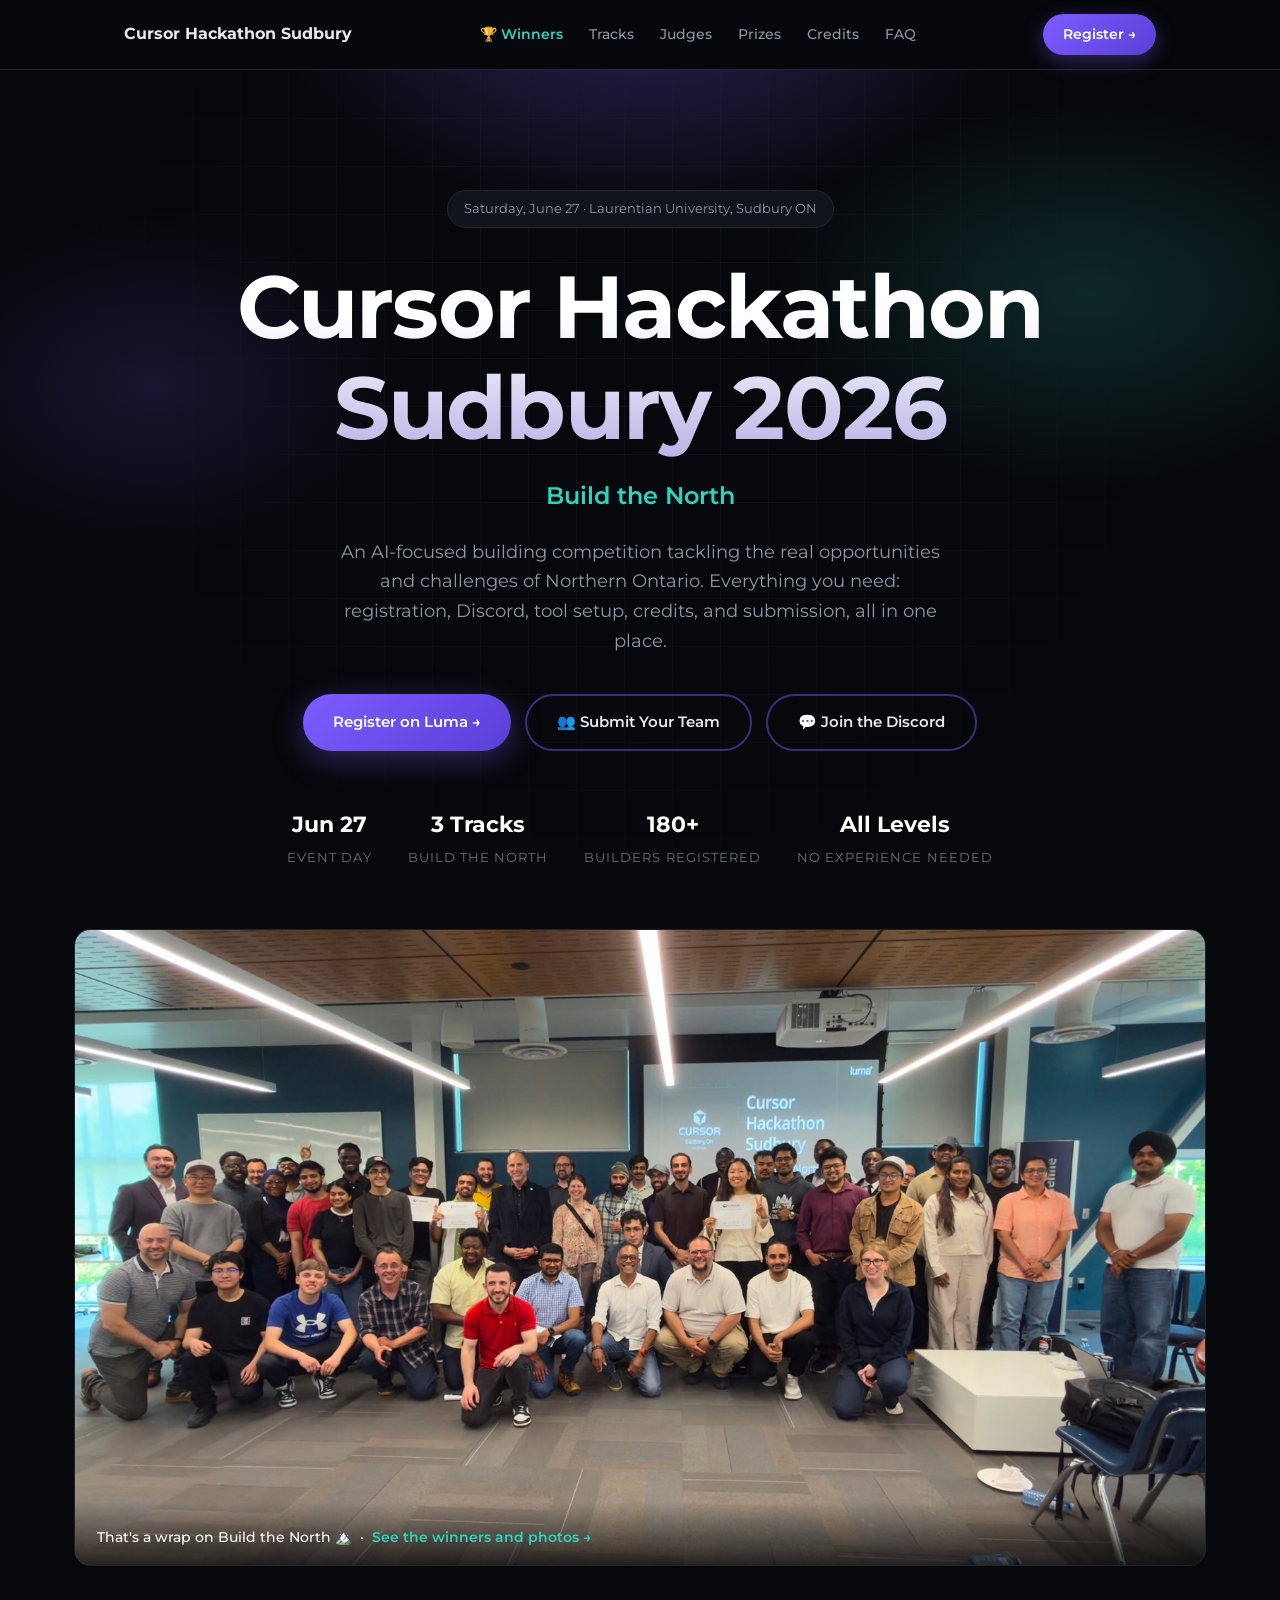
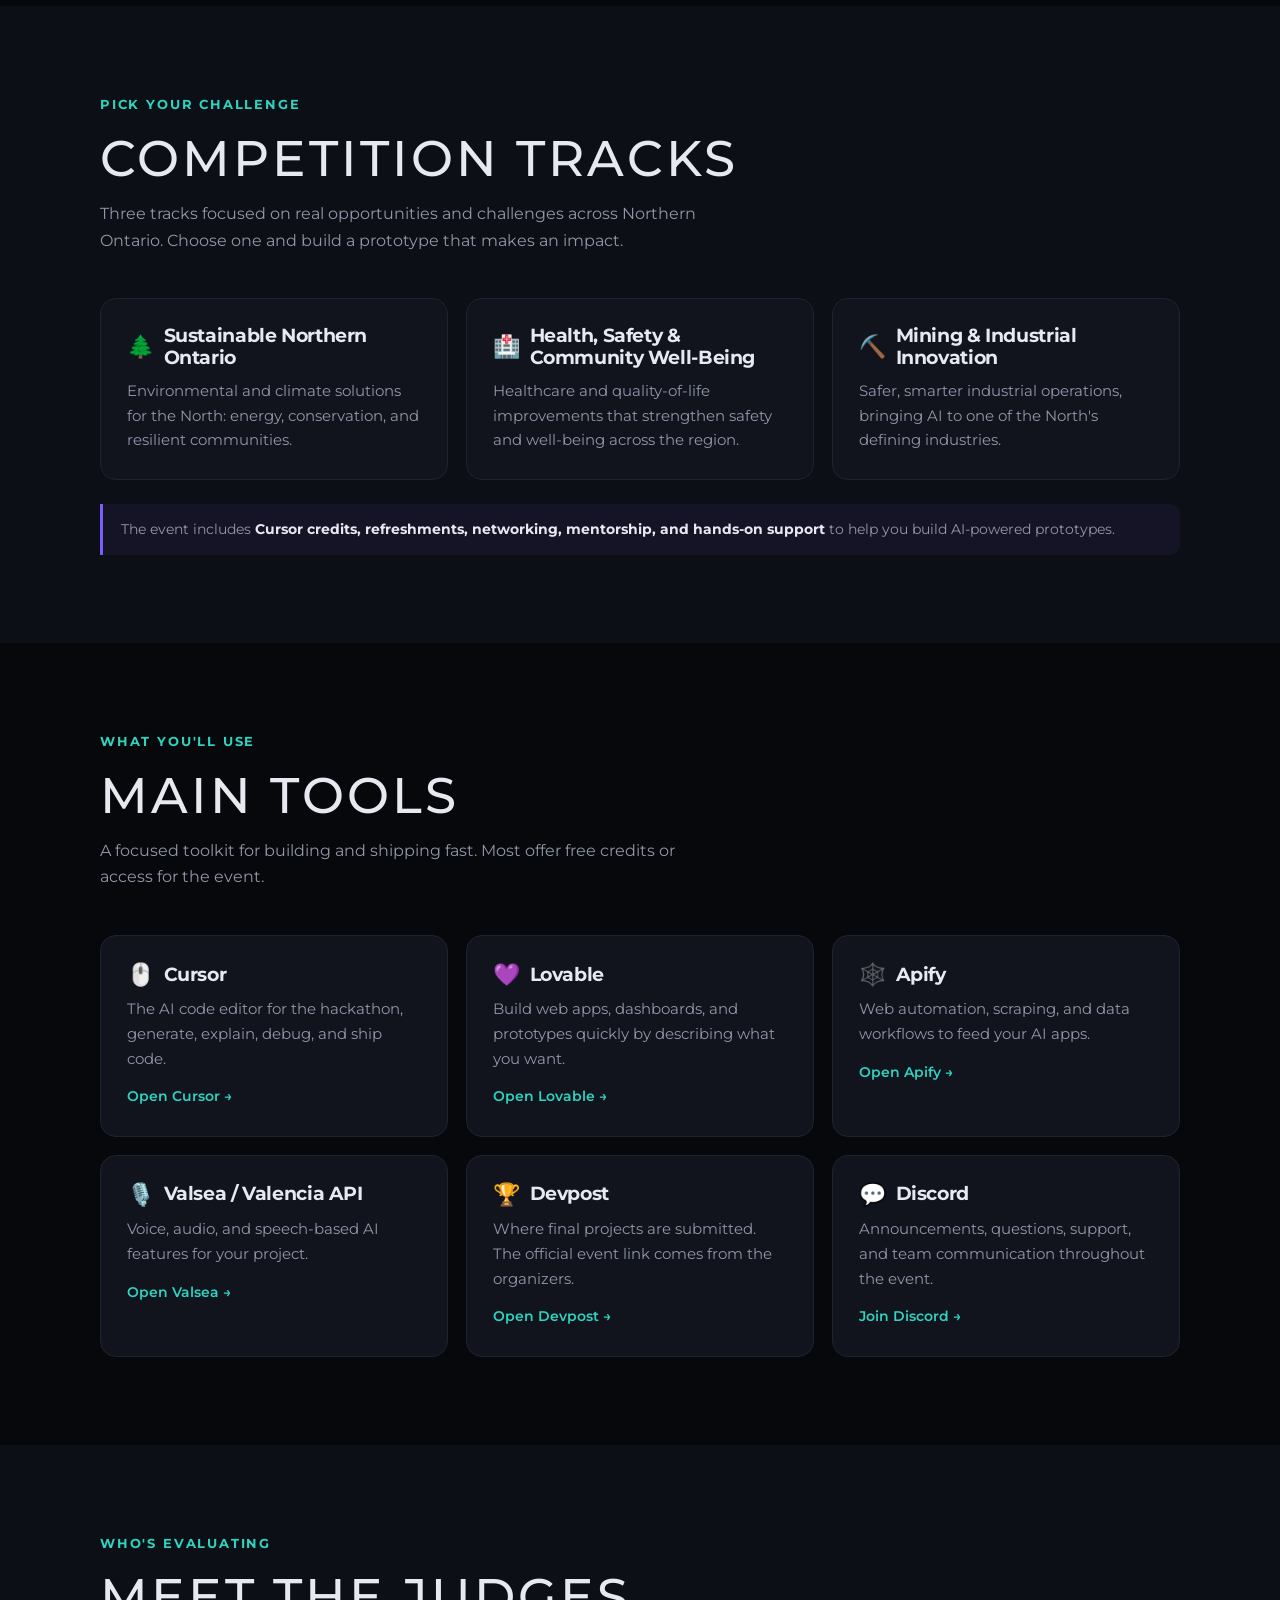
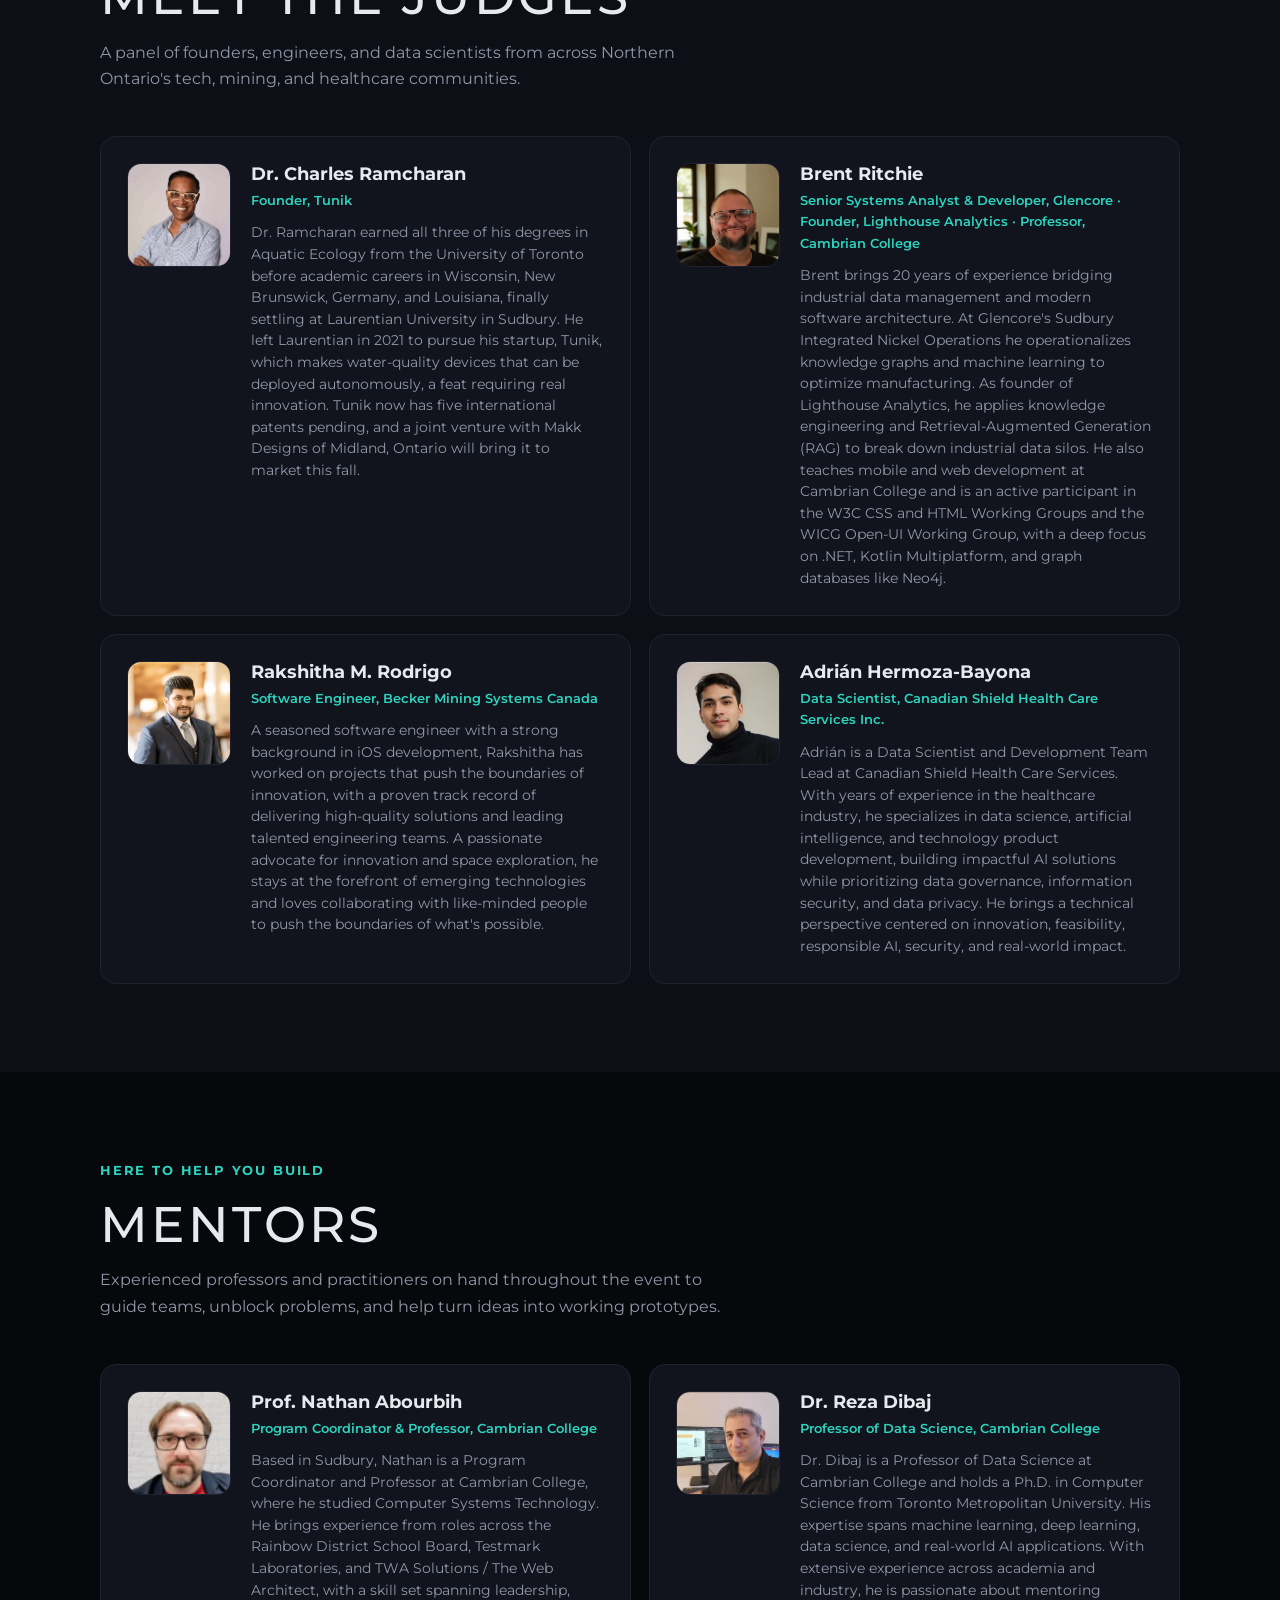
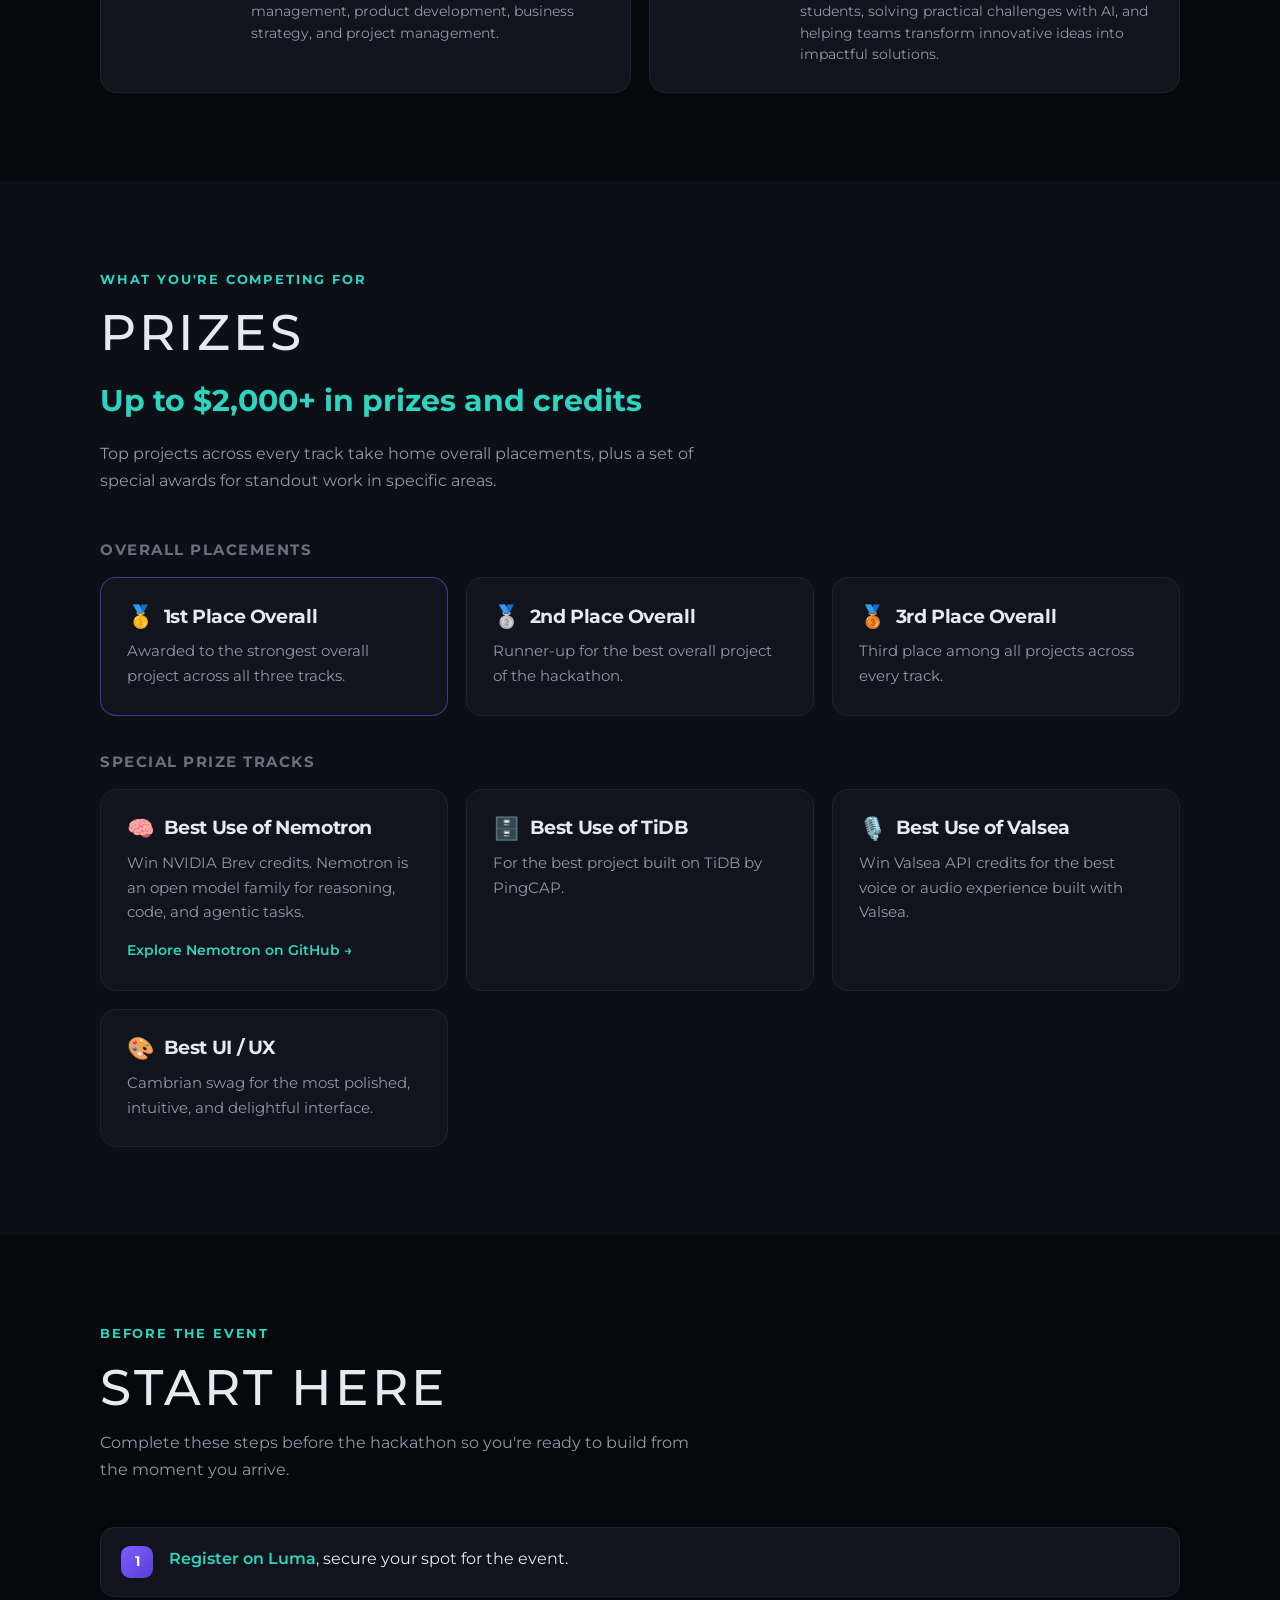
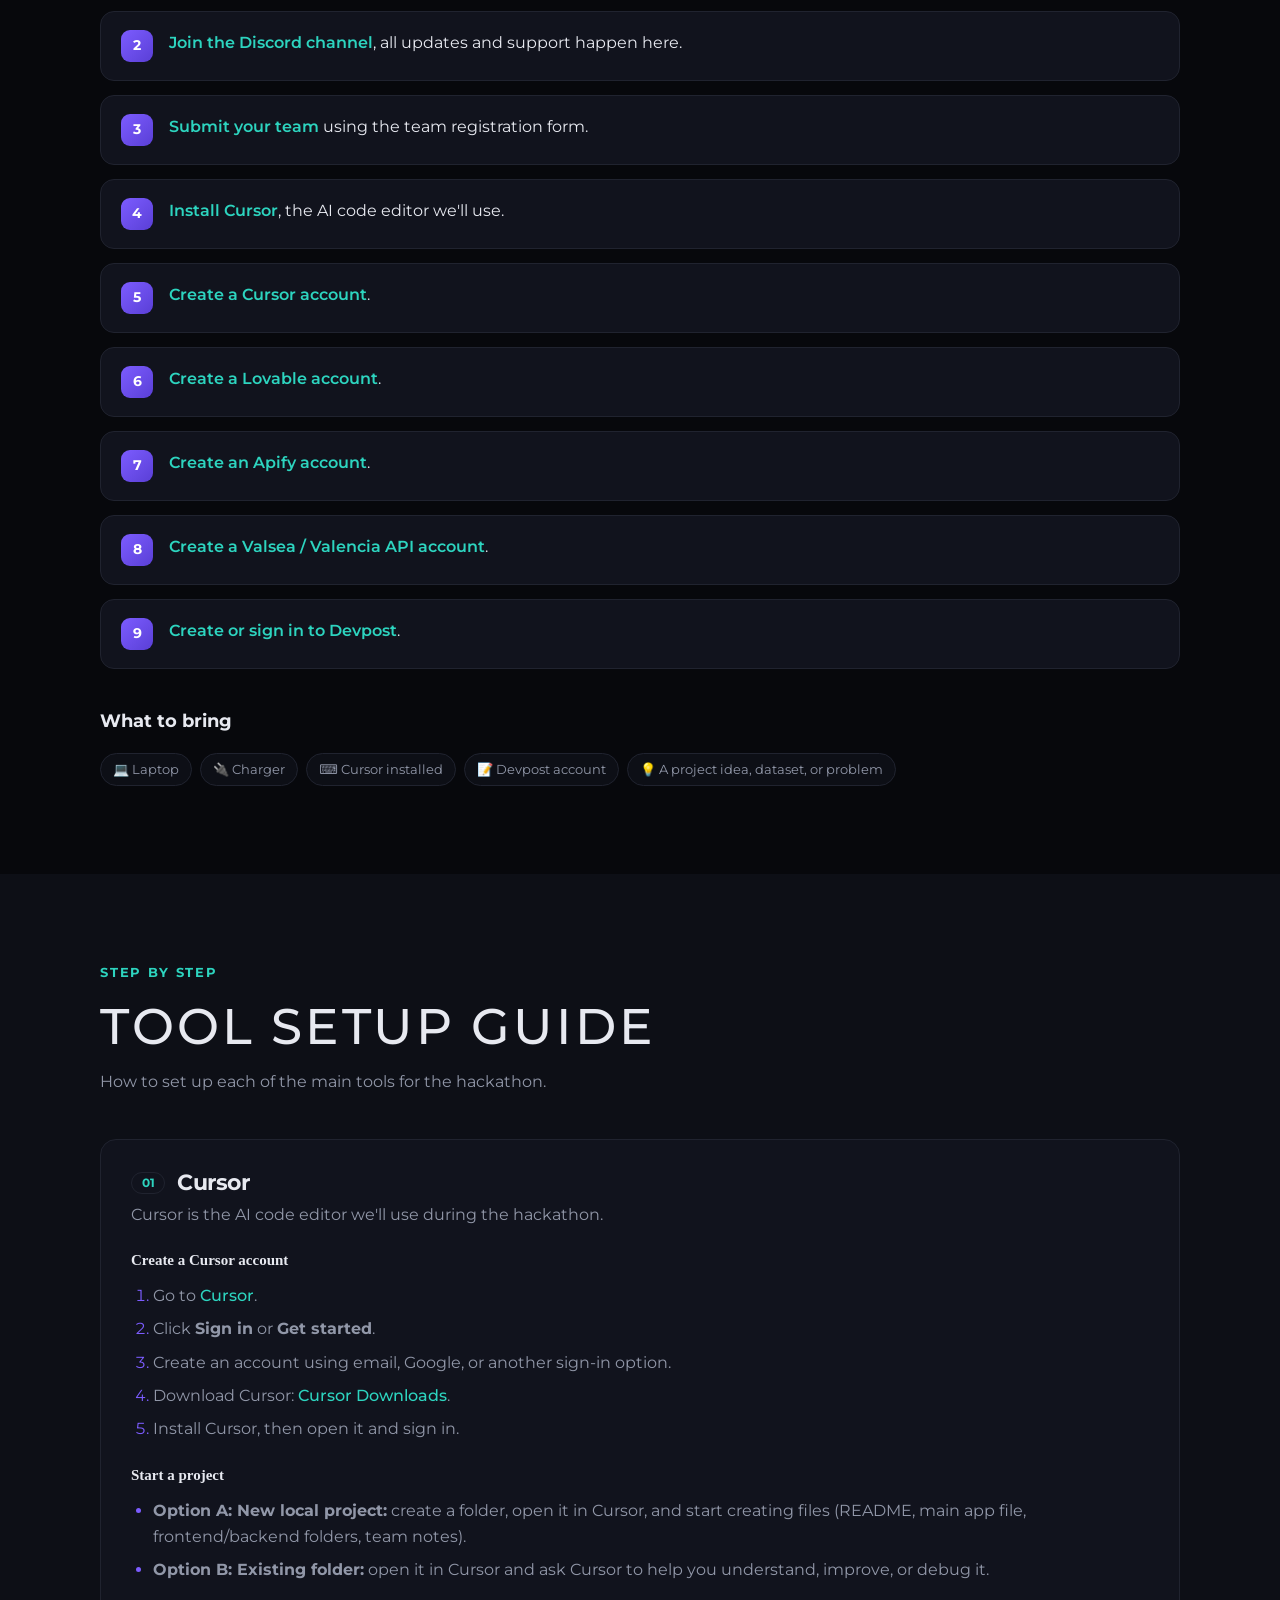
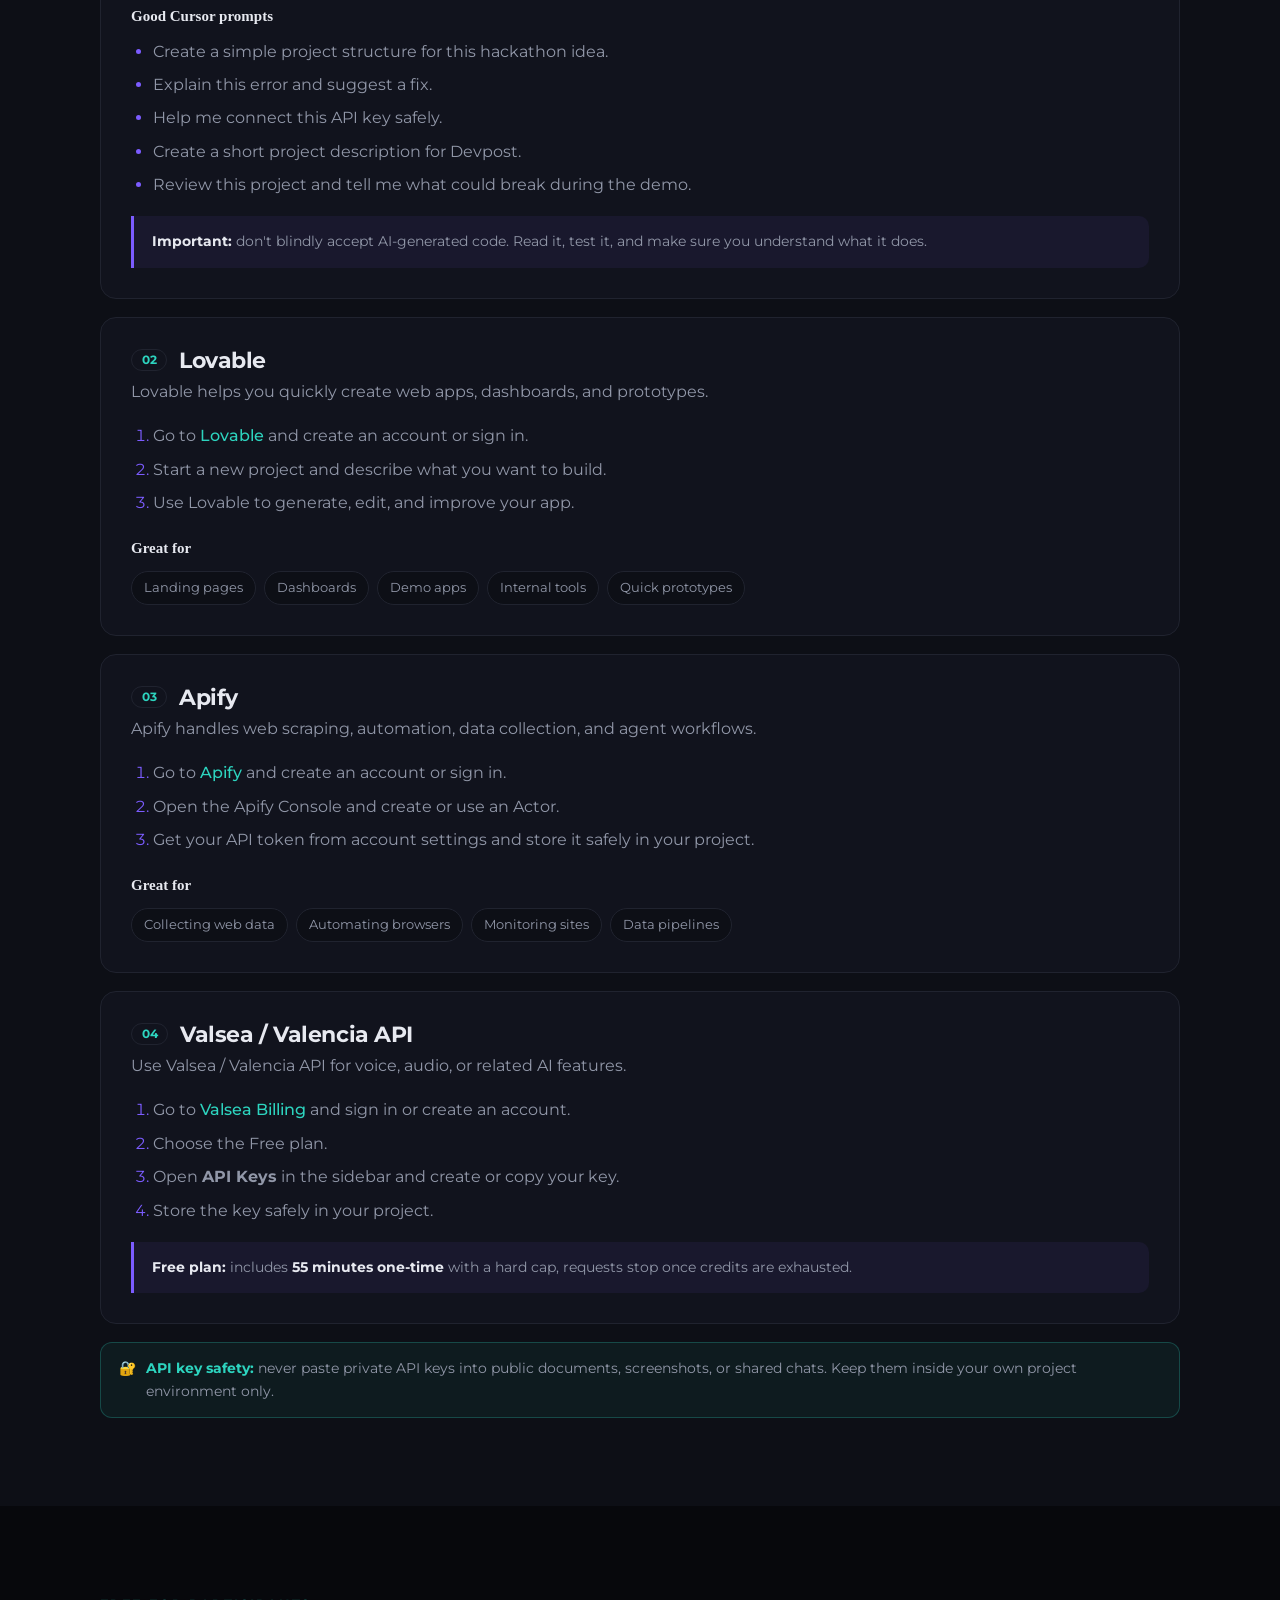
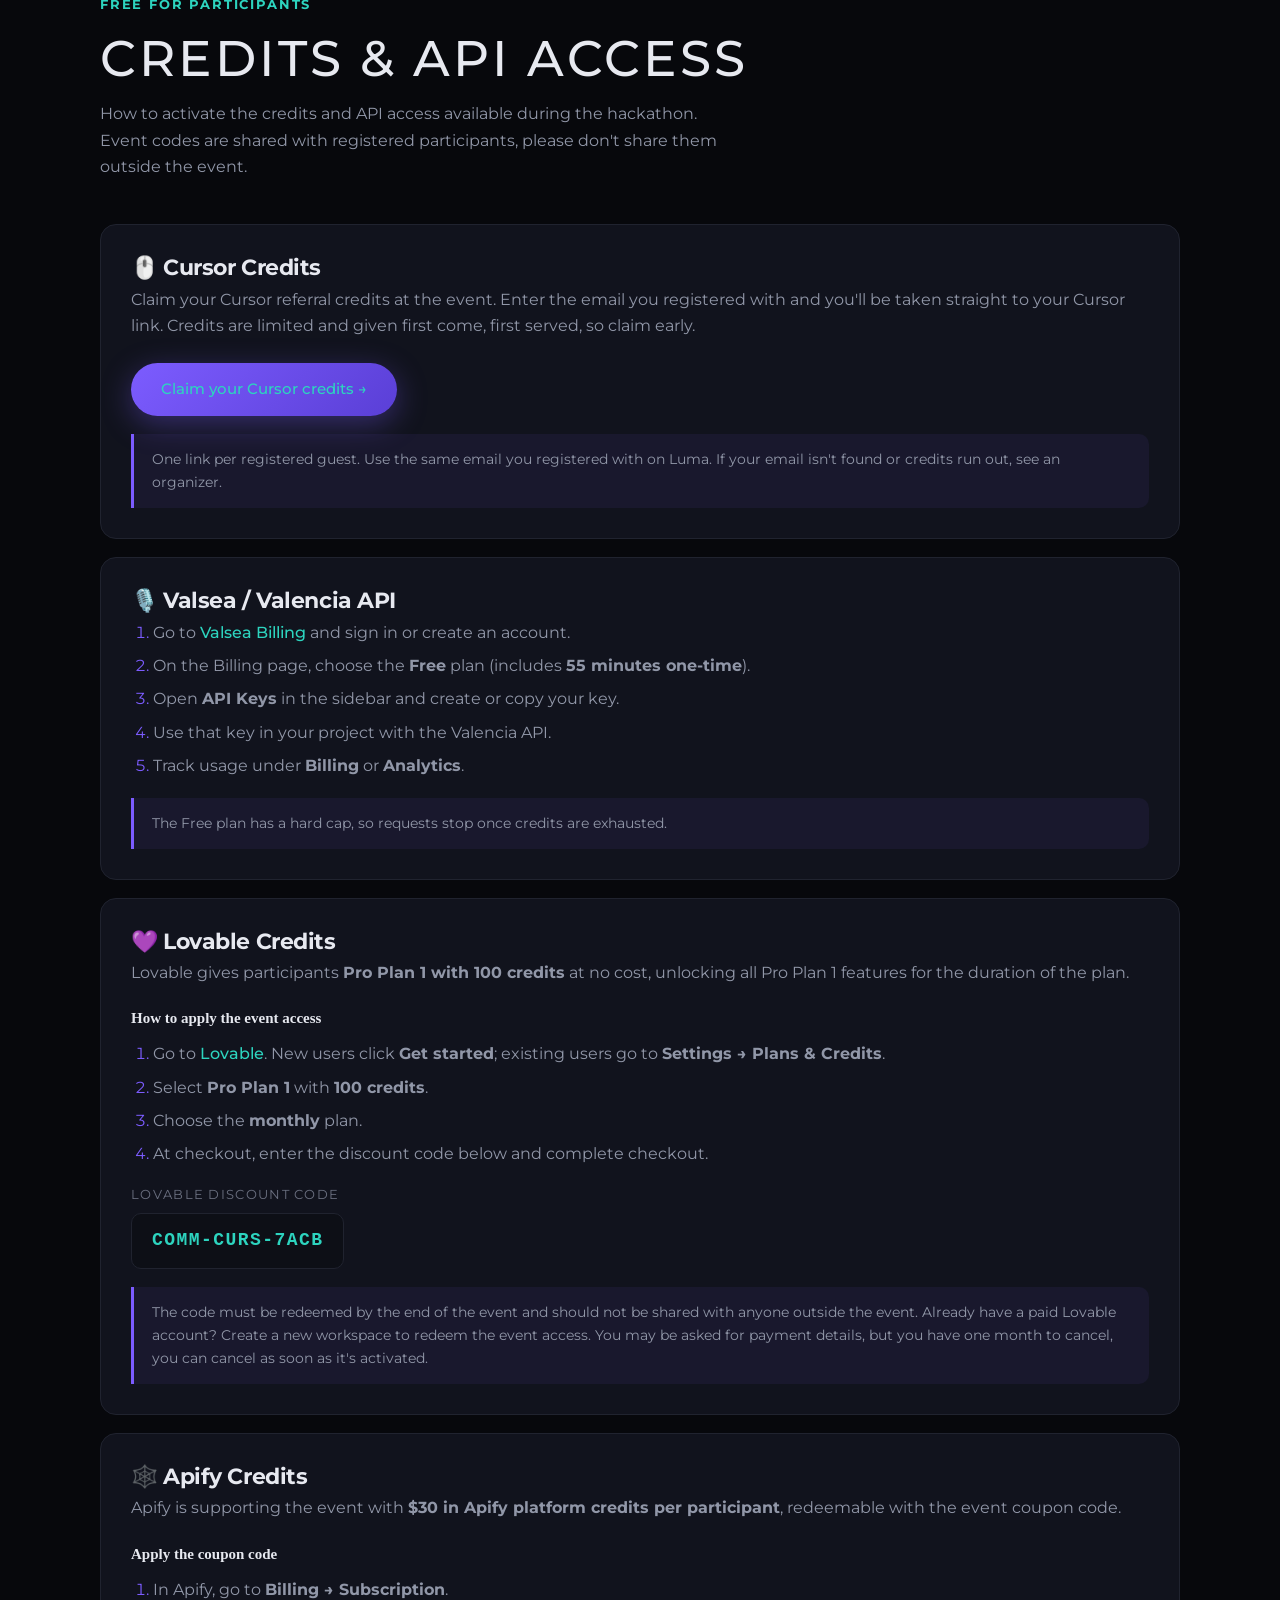
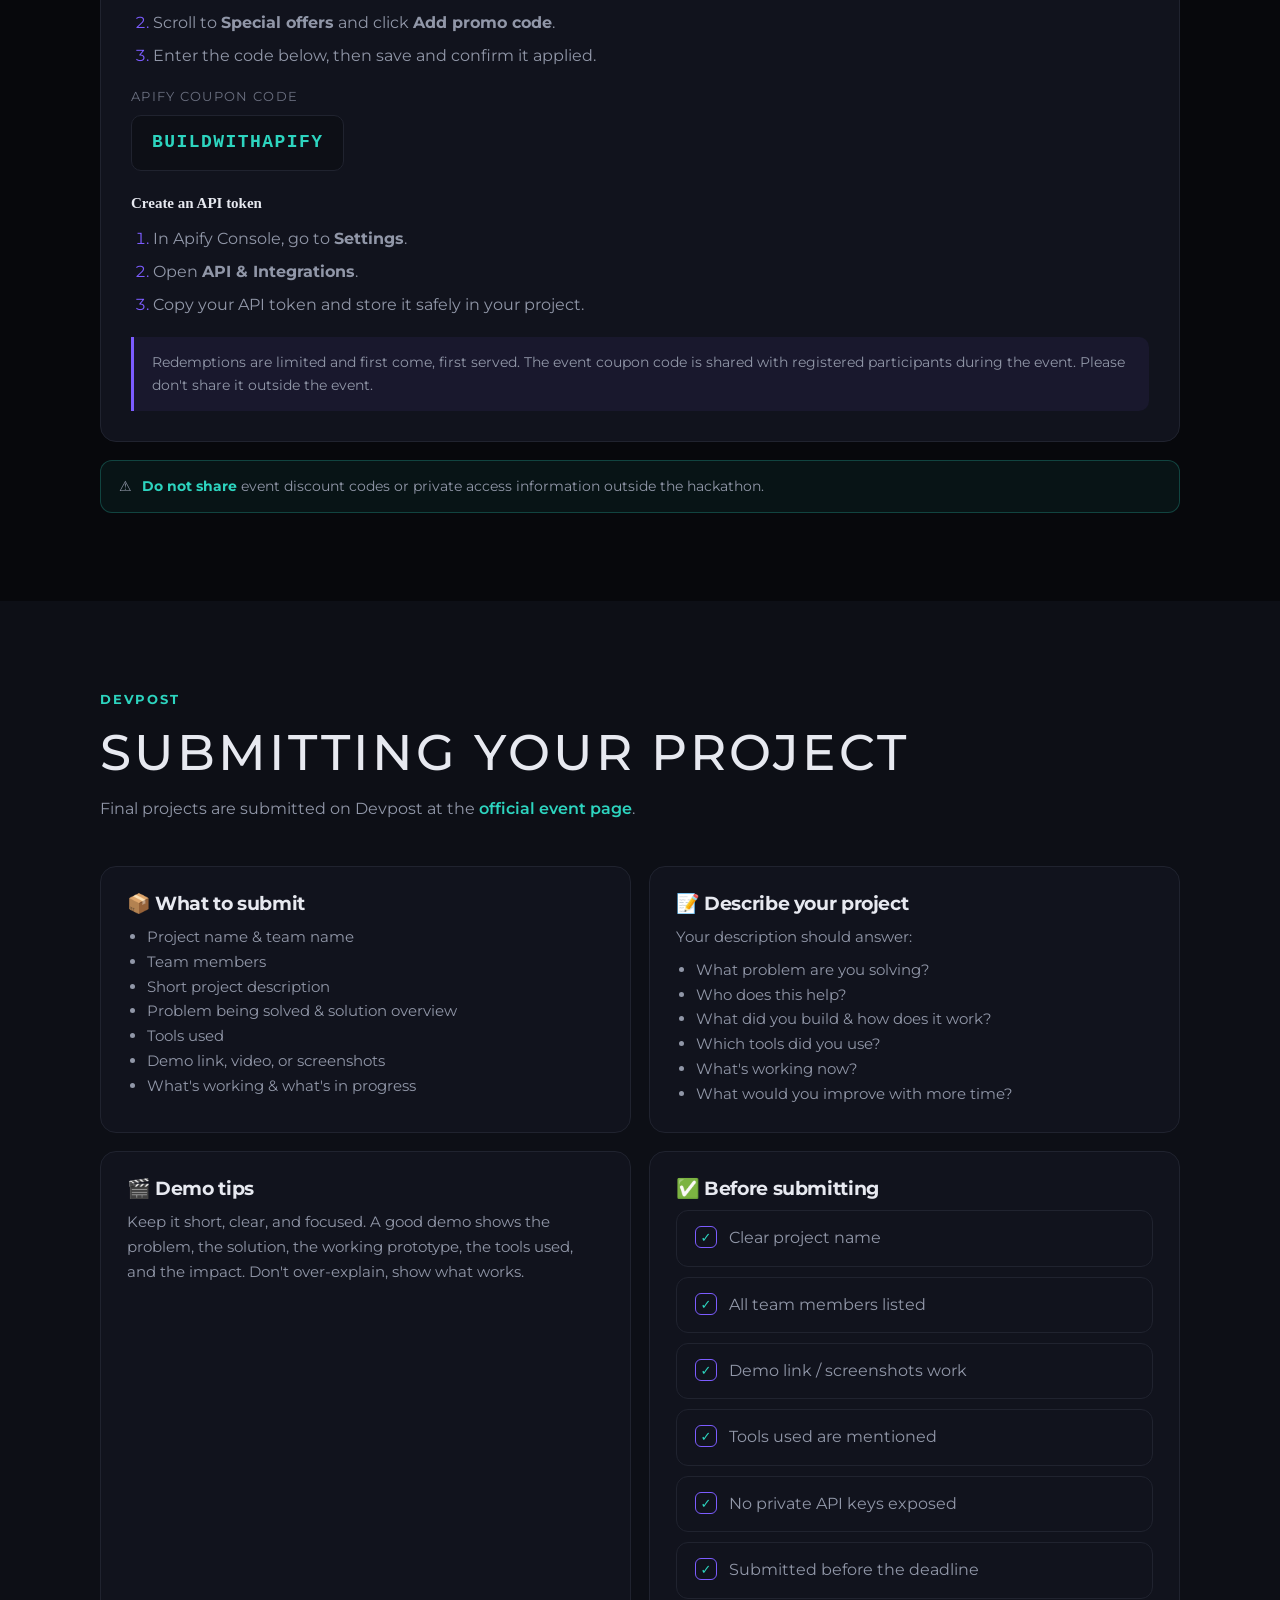
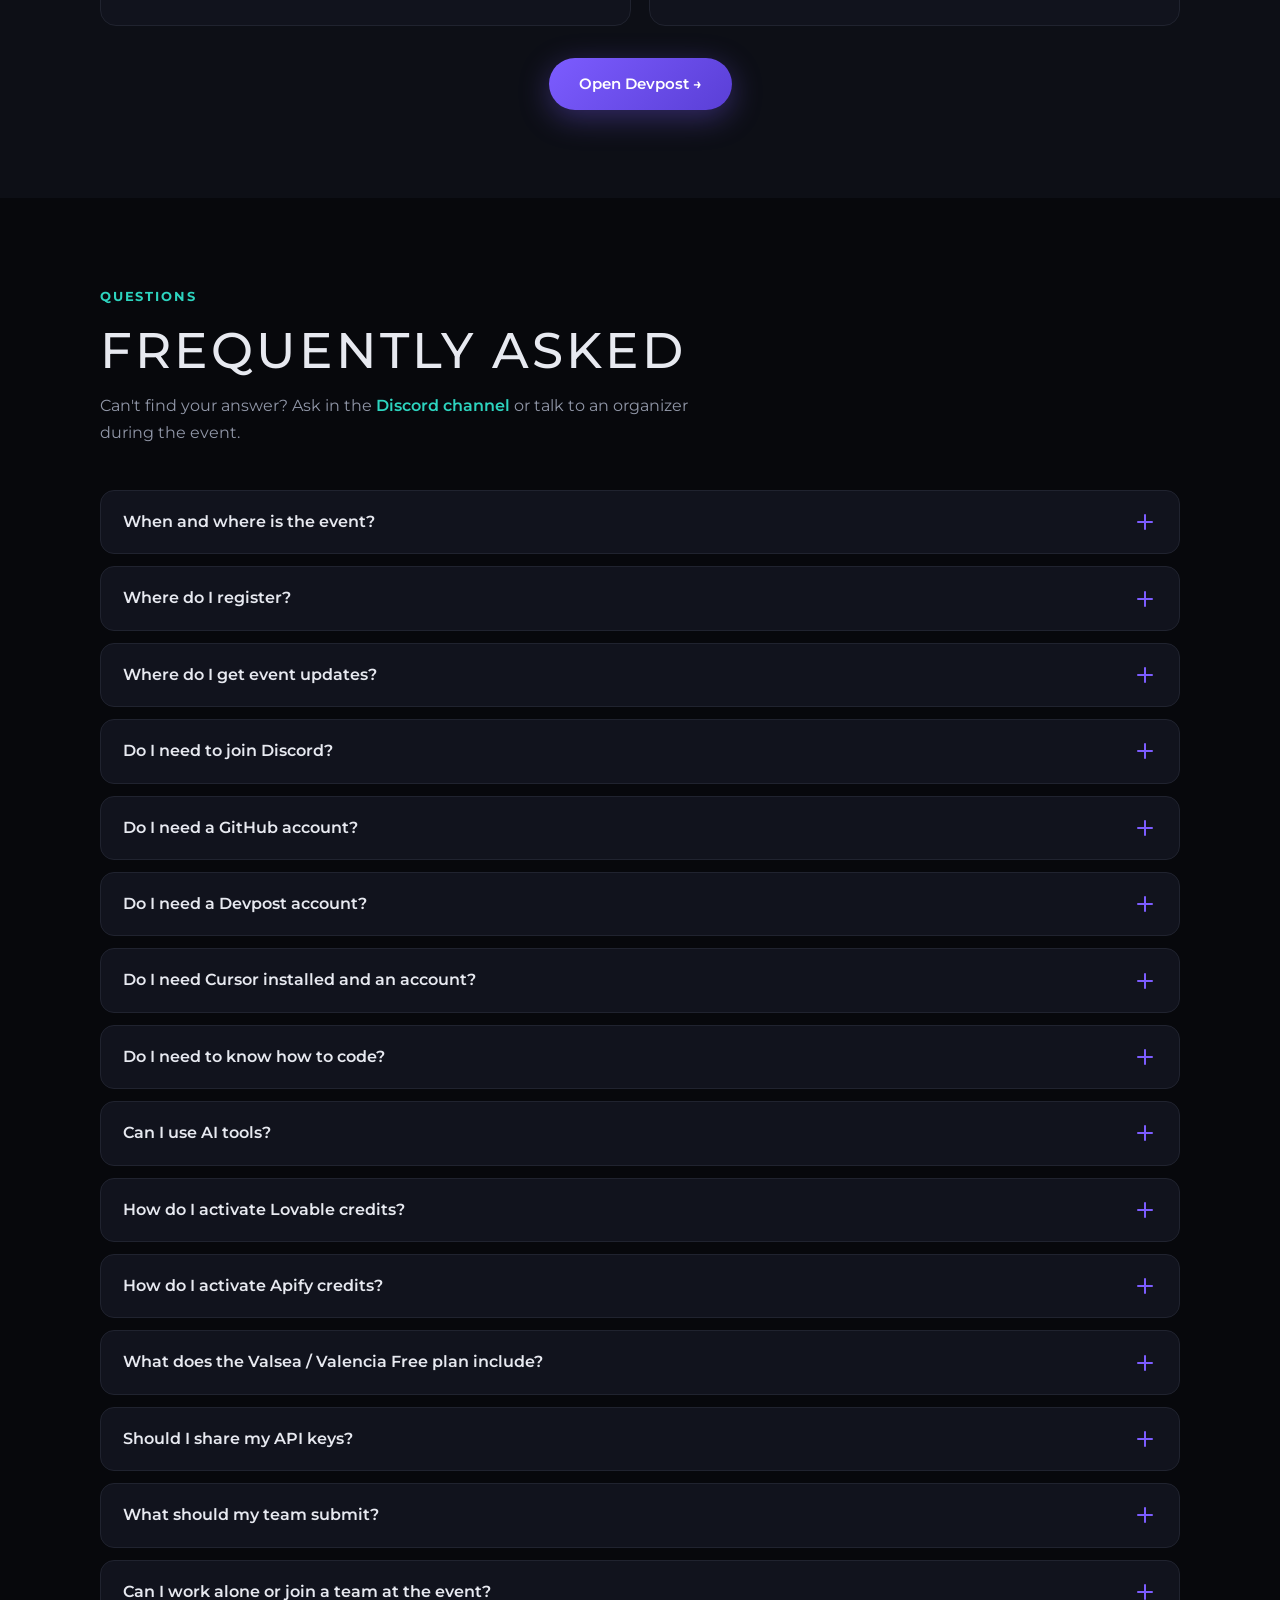
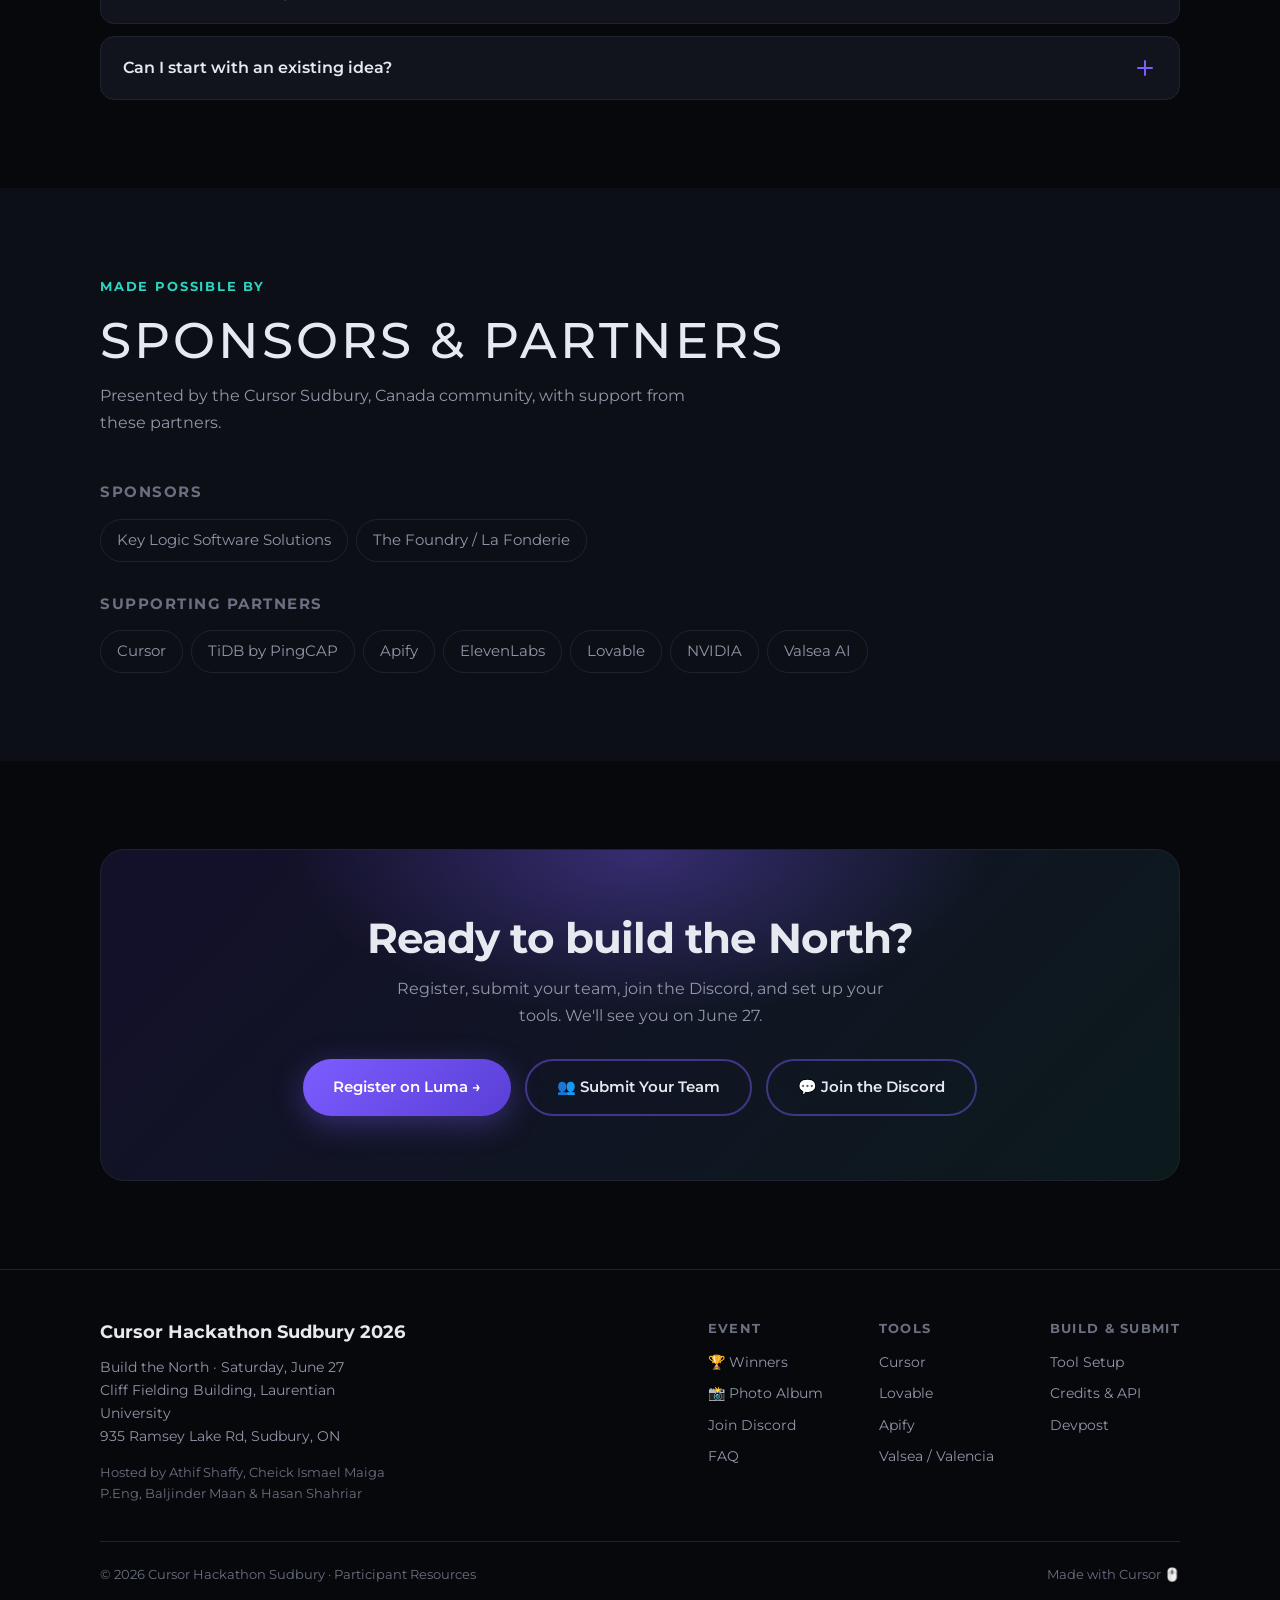
==== commit 1d4d4b8b: "Add event group photo banner to homepage and winners page" ====
--- a/index.html
+++ b/index.html
@@ -53,6 +53,14 @@
     </div>
   </div>
 </section>
+
+<!-- GROUP PHOTO BANNER -->
+<div class="group-banner" style="margin-top:-40px;margin-bottom:40px;">
+  <figure>
+    <a href="winners.html"><img src="assets/winners/group-photo.jpg" alt="Participants, judges, mentors, and organizers of Cursor Hackathon Sudbury 2026 gathered for a group photo" /></a>
+    <figcaption>That's a wrap on Build the North 🏔️ &nbsp;·&nbsp; <a href="winners.html" style="color:var(--accent-2);font-weight:600;">See the winners and photos →</a></figcaption>
+  </figure>
+</div>
 
 <!-- TRACKS -->
 <section id="tracks" style="background:var(--bg-soft);">
--- a/assets/site.css
+++ b/assets/site.css
@@ -305,3 +305,9 @@
   .photo-grid img { width: 100%; height: 100%; object-fit: cover; display: block; transition: transform .35s ease; }
   .photo-grid a:hover img { transform: scale(1.06); }
   .photo-grid a.more { display: grid; place-items: center; text-align: center; background: var(--bg-soft); color: var(--accent-2); font-weight: 700; font-size: 15px; padding: 16px; }
+
+  /* full-width group/banner photo */
+  .group-banner { margin: 0 auto; max-width: 1180px; padding: 0 24px; }
+  .group-banner figure { border-radius: var(--radius); overflow: hidden; border: 1px solid var(--border); position: relative; }
+  .group-banner img { width: 100%; height: auto; display: block; }
+  .group-banner figcaption { position: absolute; left: 0; right: 0; bottom: 0; padding: 24px 22px 16px; font-size: 14px; color: #fff; background: linear-gradient(transparent, rgba(0,0,0,0.75)); font-weight: 500; }
